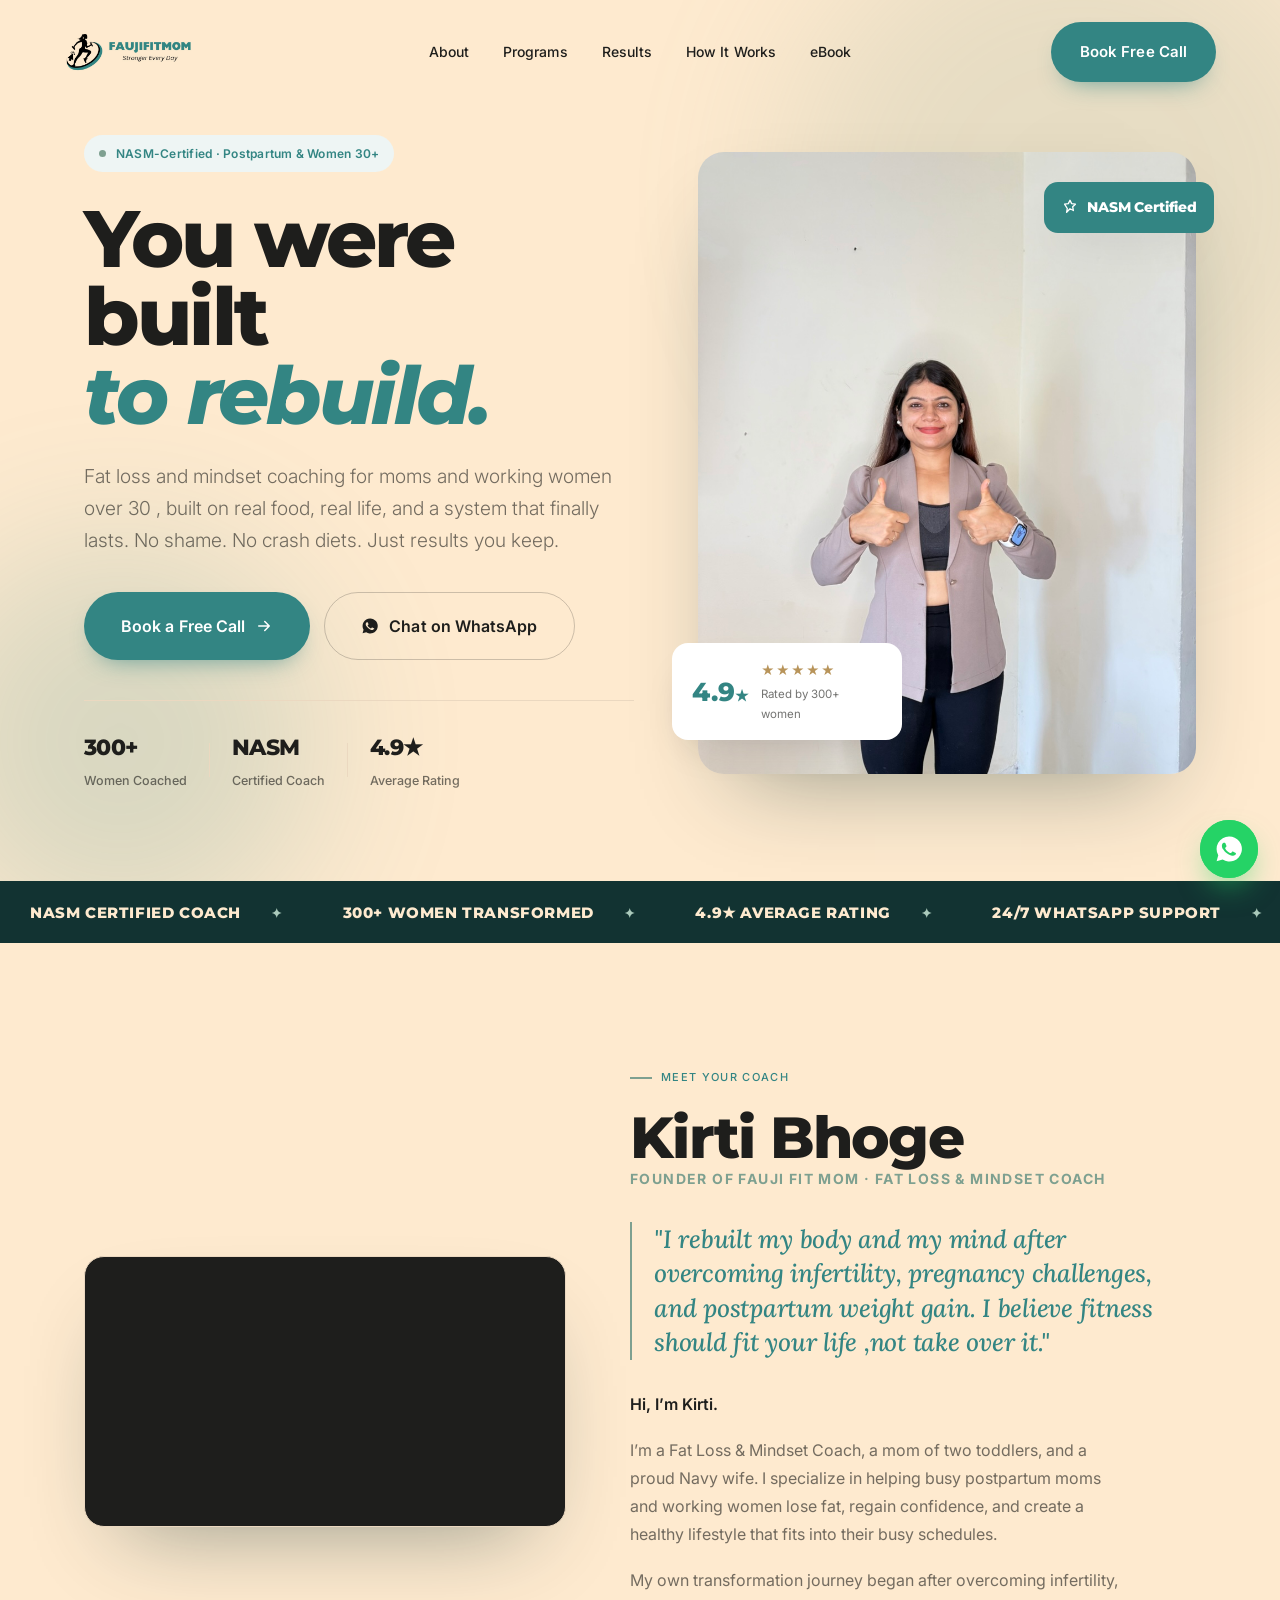
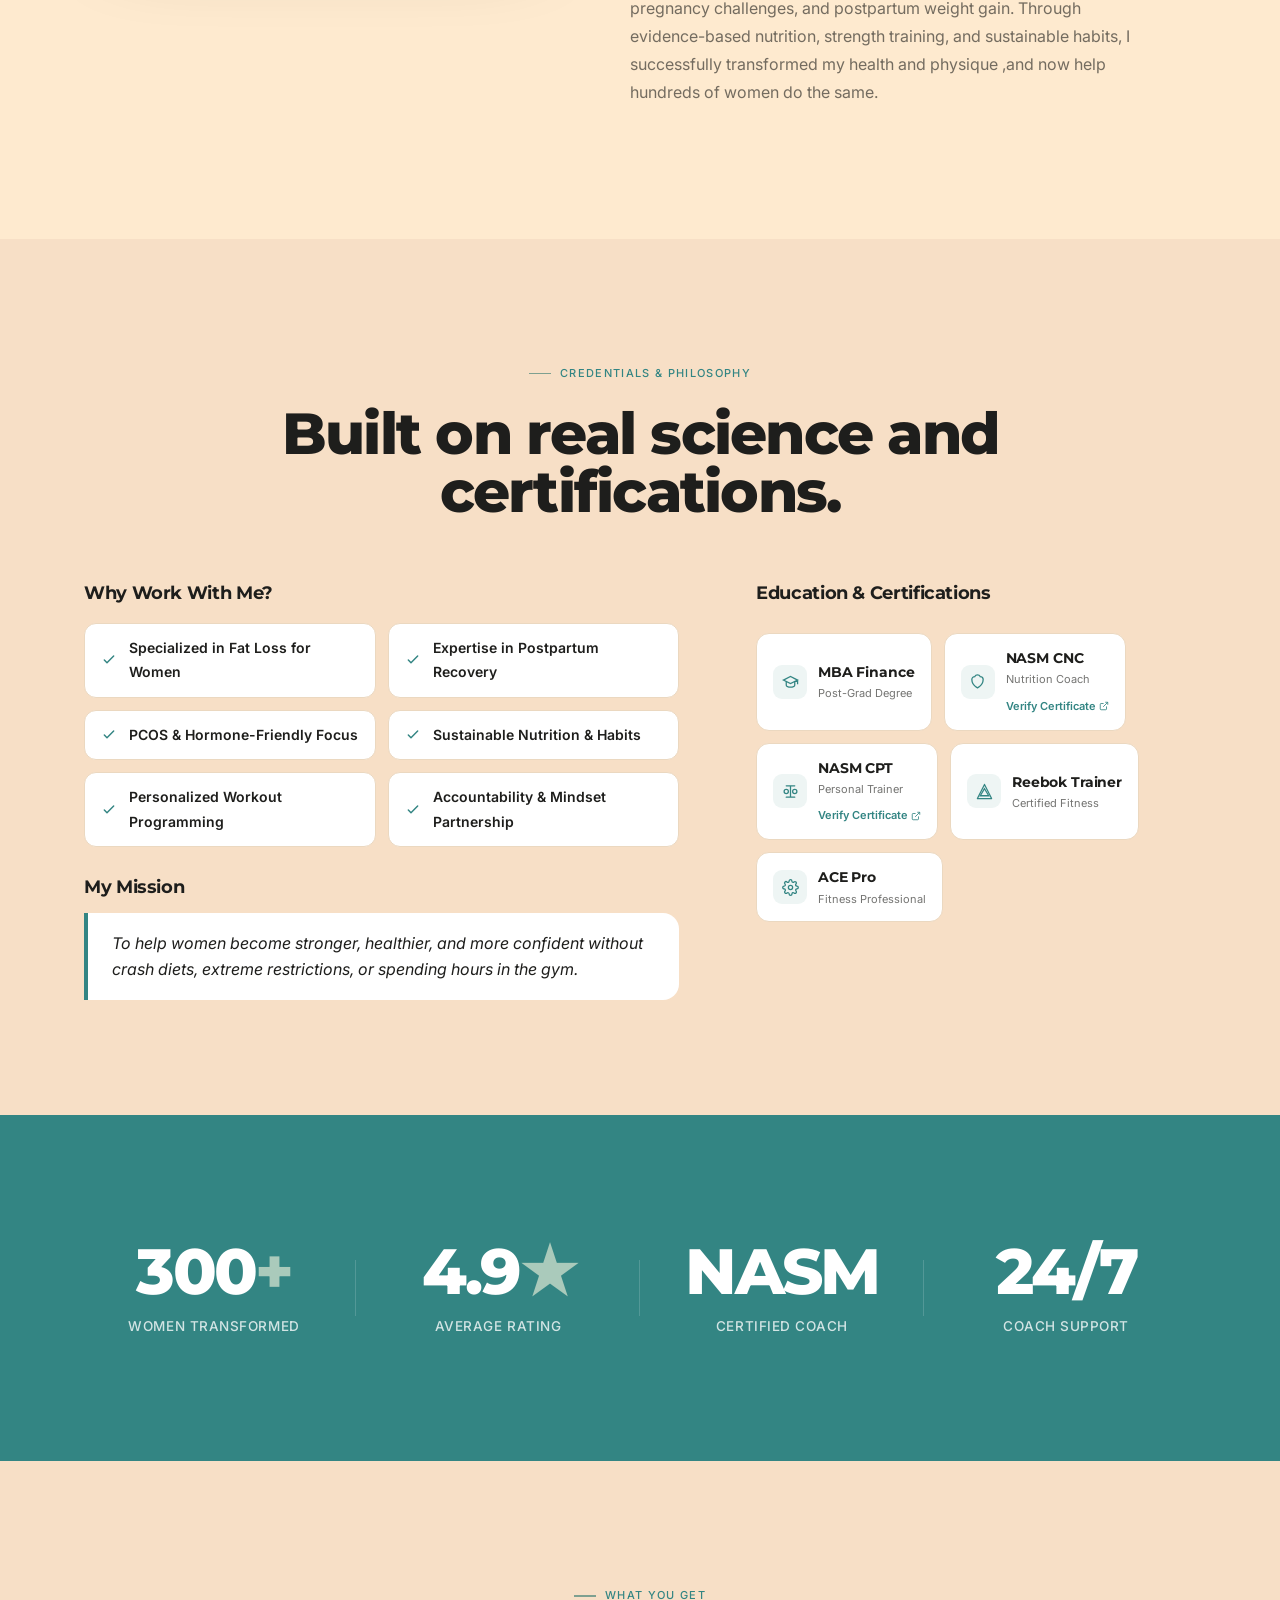
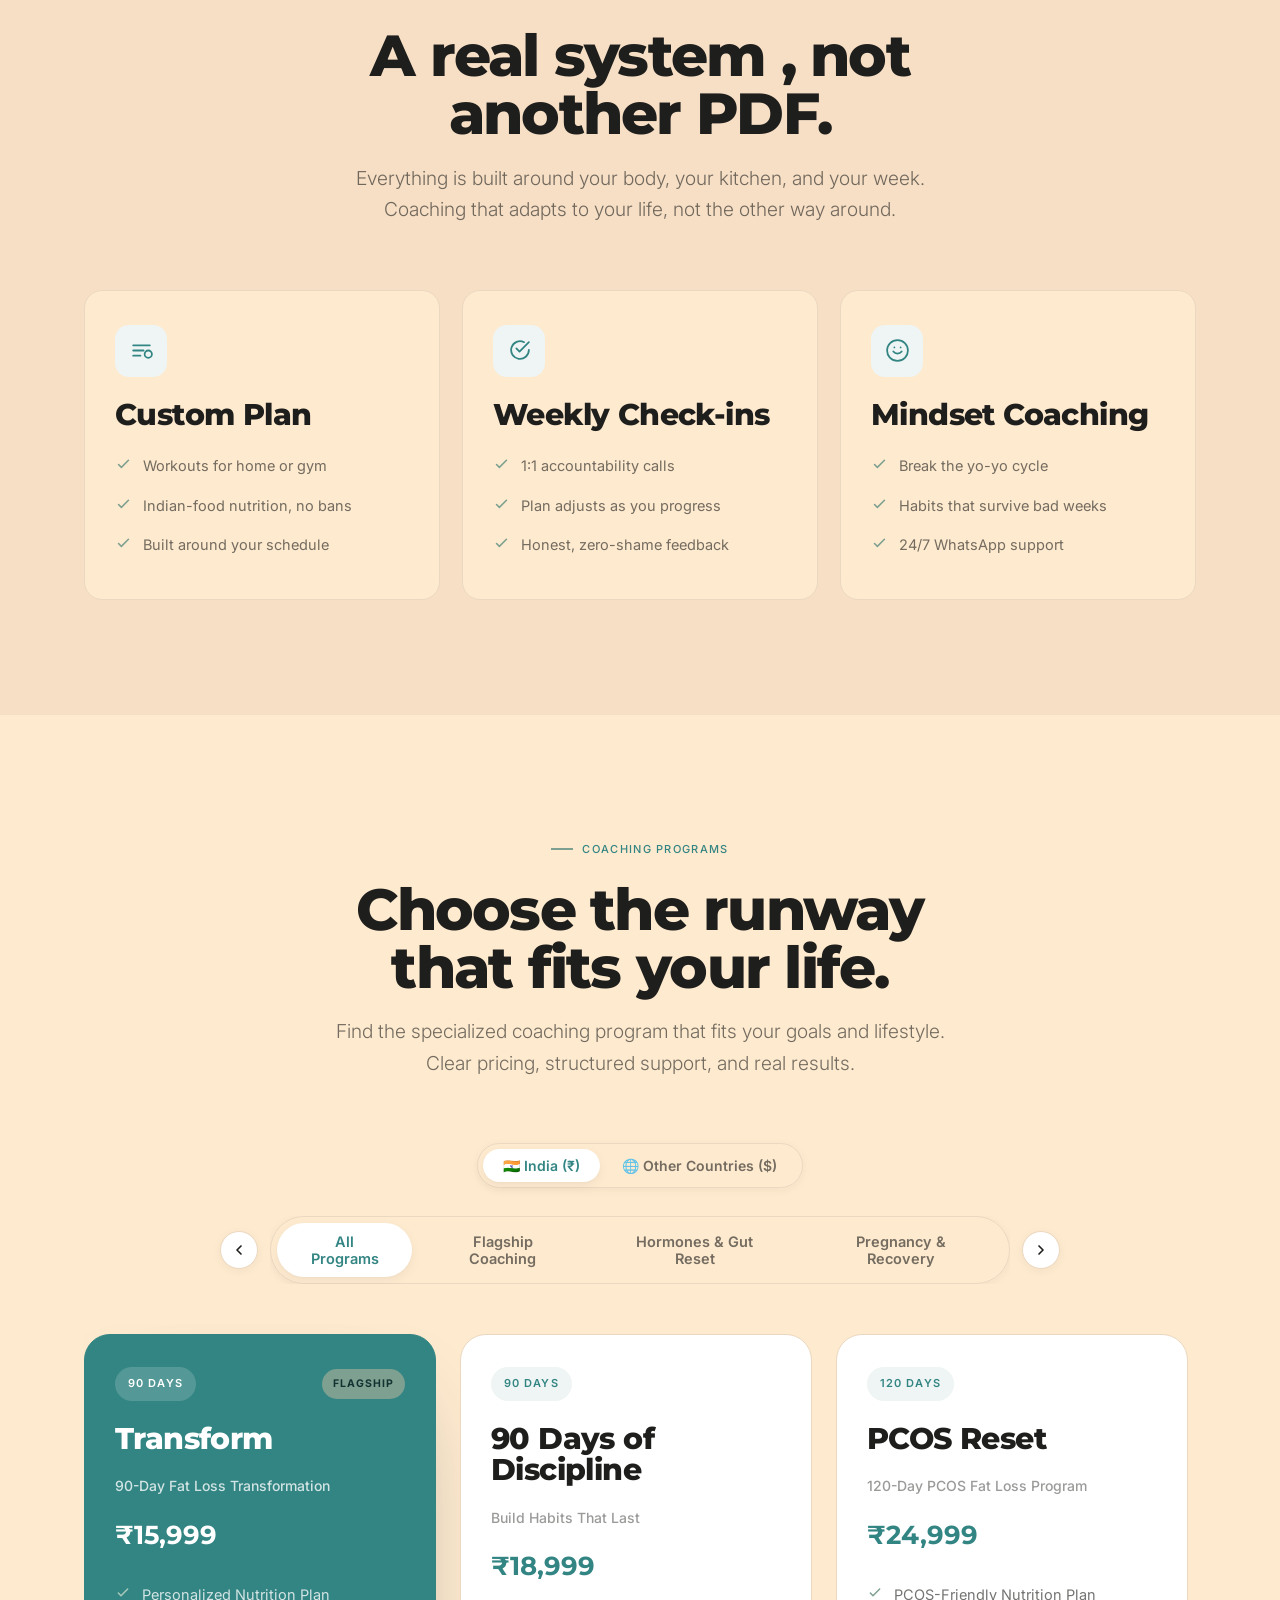
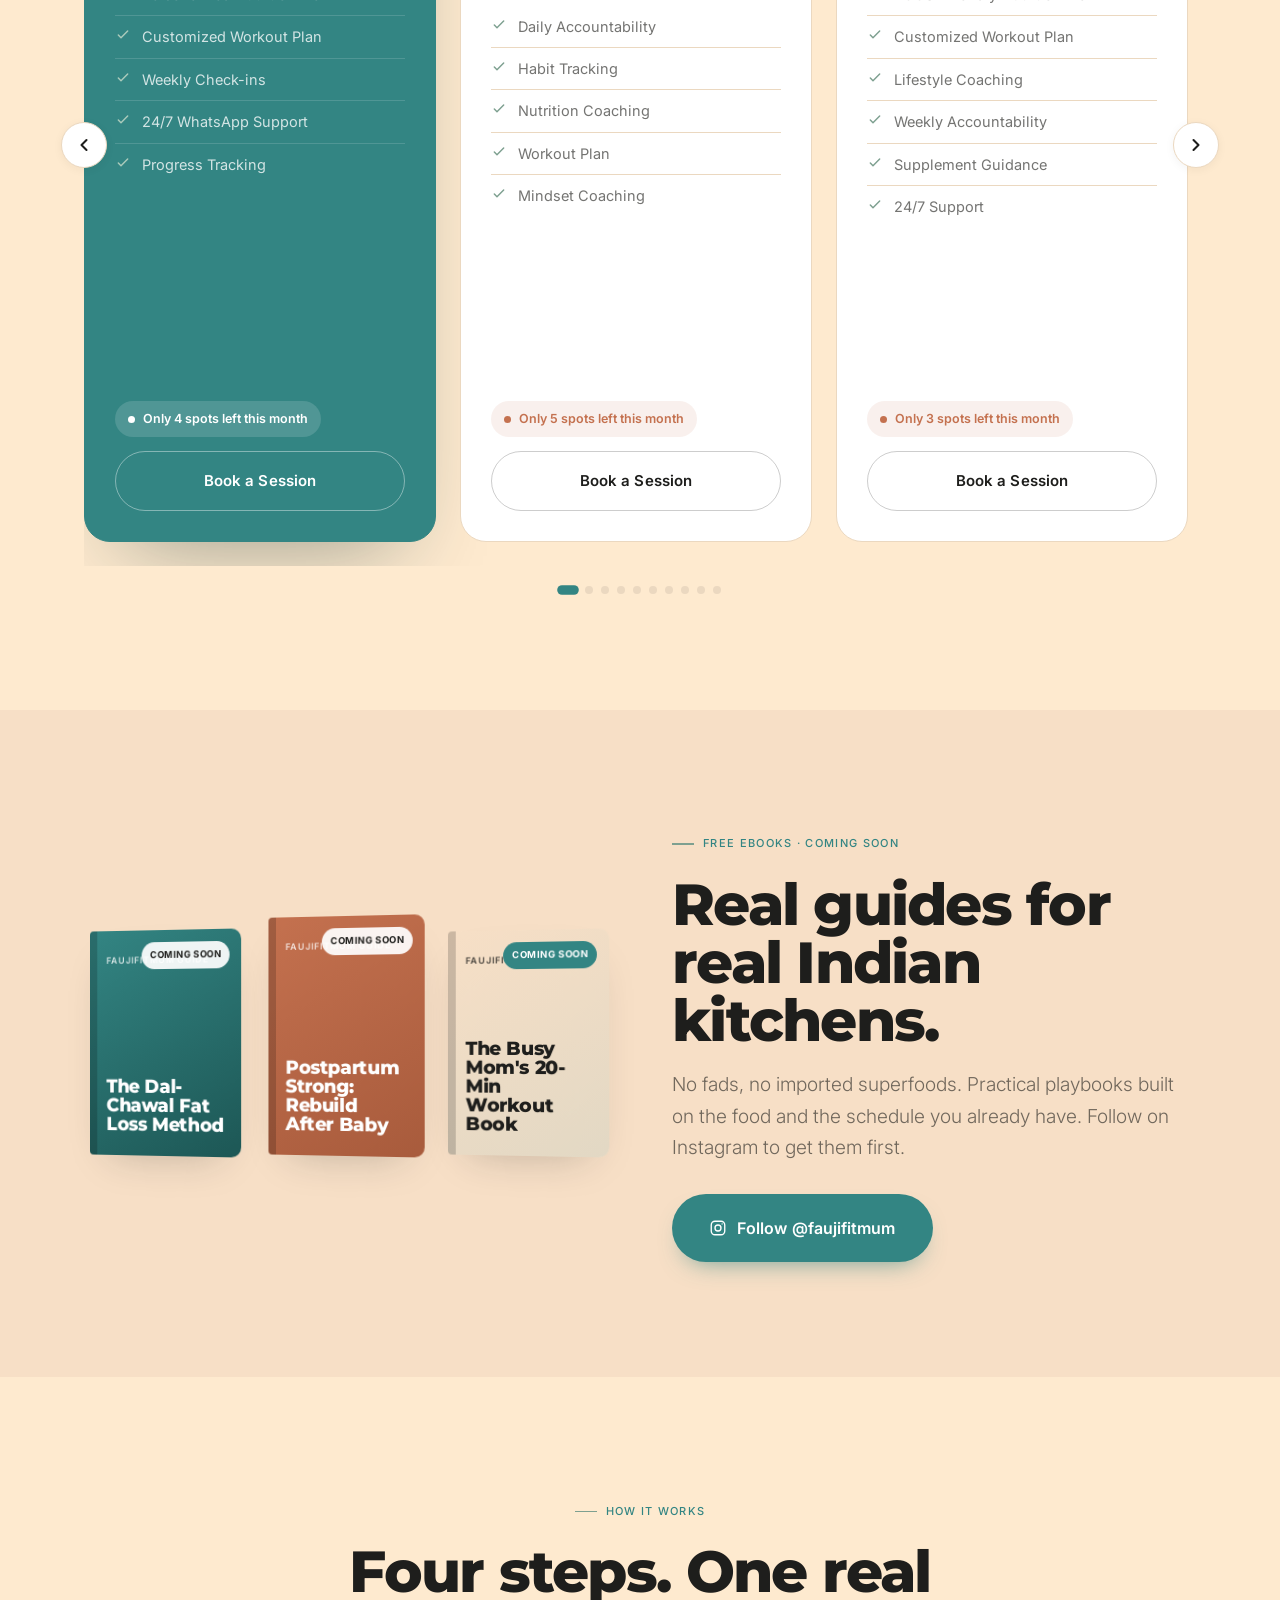
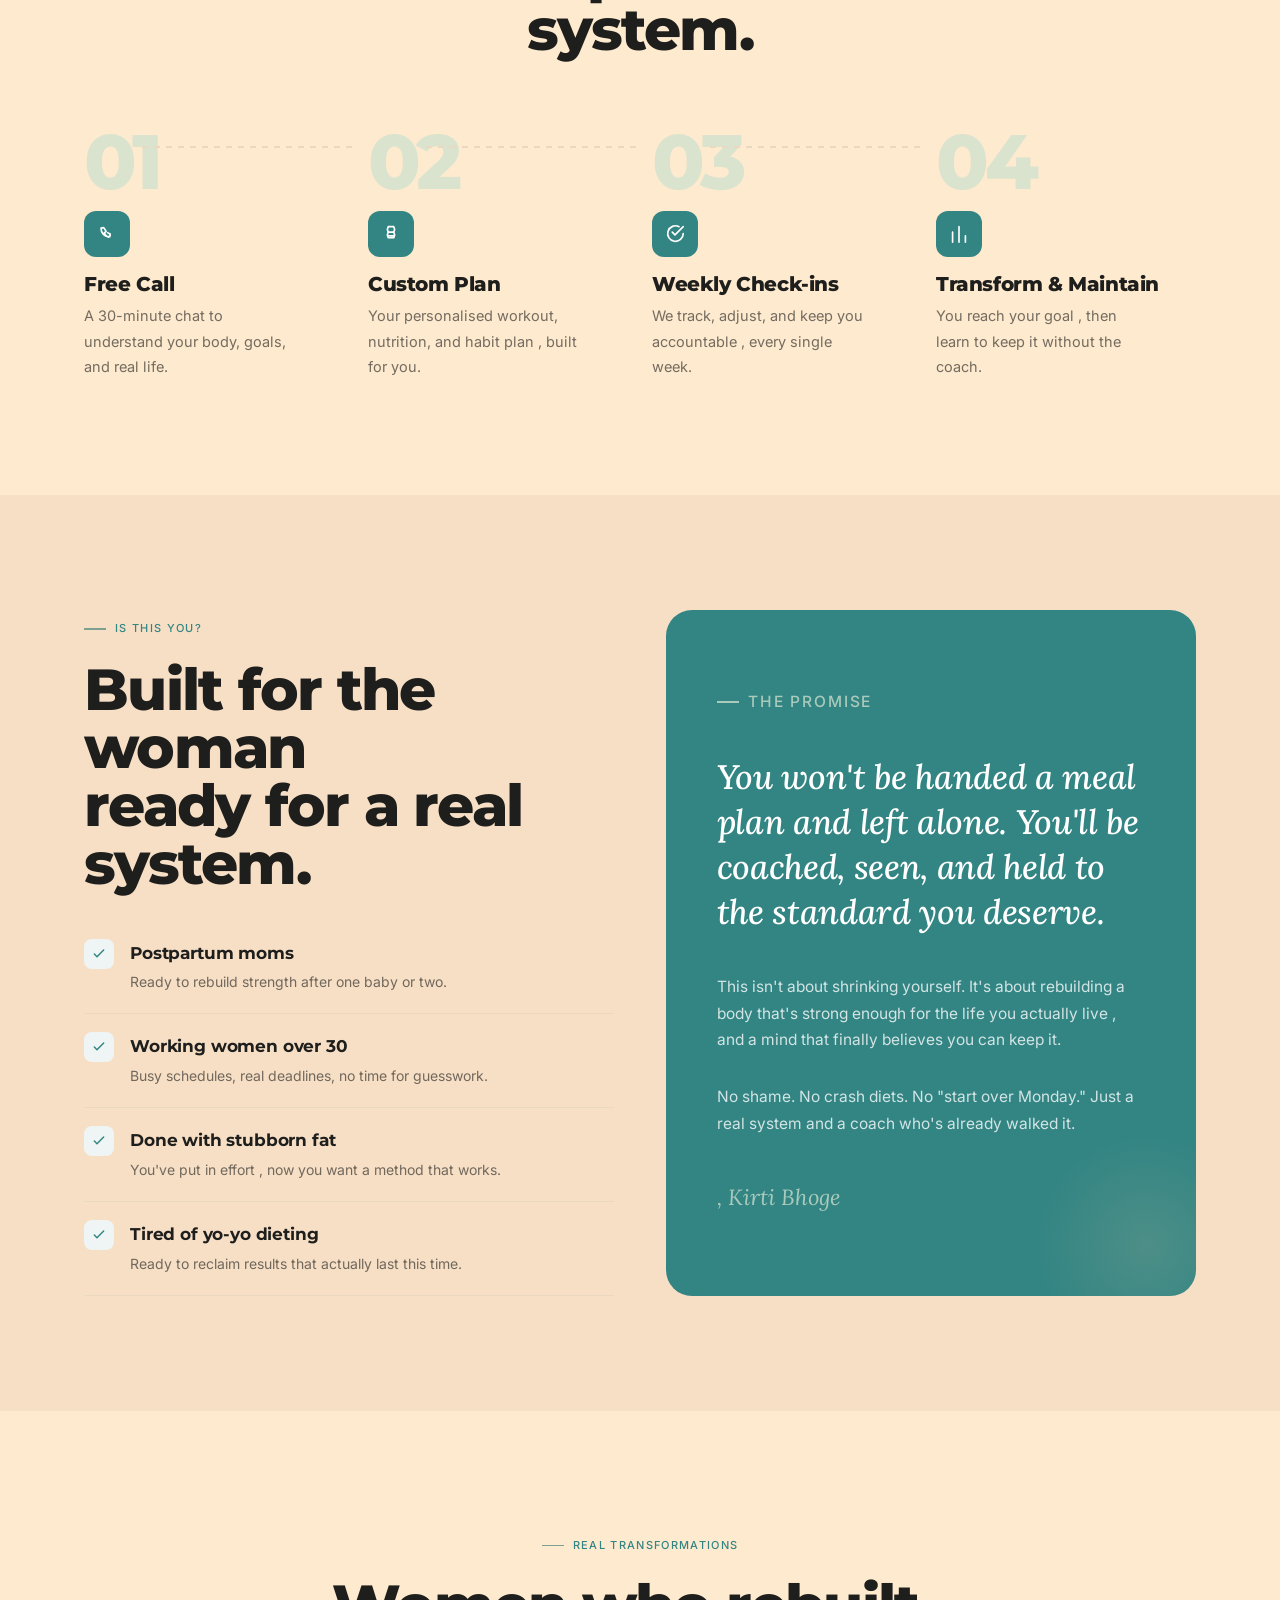
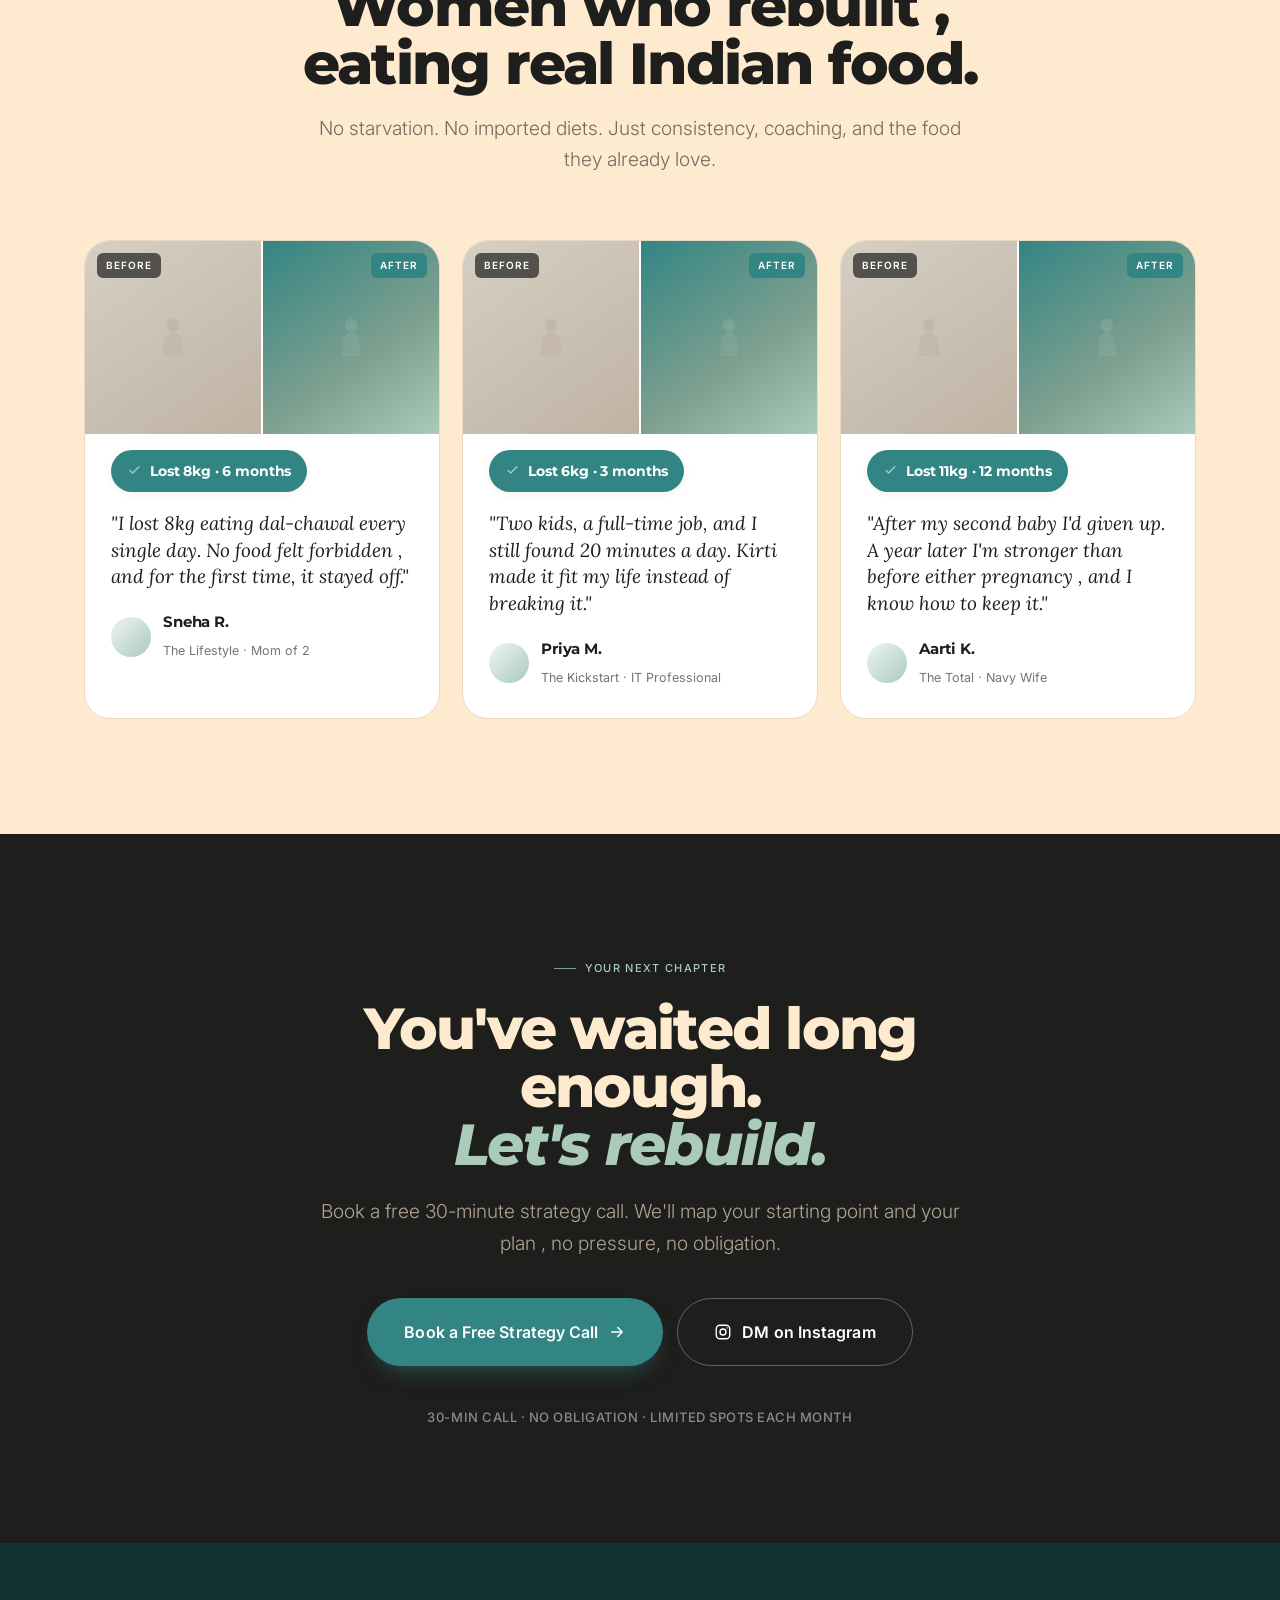
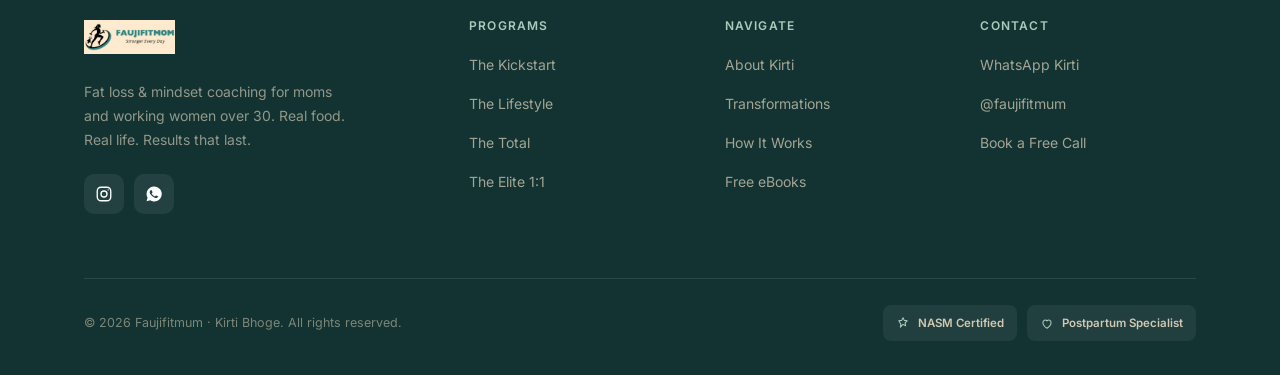
==== index.html @ 63909f5a "Update program pricing switcher, Section 2 video integration, and program inclusions" ====
<!DOCTYPE html>
<html lang="en">
  <head>
    <meta charset="UTF-8" />
    <meta name="viewport" content="width=device-width, initial-scale=1.0" />
    <title>Faujifitmum , Kirti Bhoge · Fat Loss &amp; Mindset Coach</title>
    <meta name="description" content="NASM-certified fat loss and mindset coaching for moms and working women over 30. Real food, real life, results that last." />
    <link rel="icon" type="image/png" href="./assets/favicon-BN6ALgCZ.png" />
    <link rel="preconnect" href="https://fonts.googleapis.com" />
    <link rel="preconnect" href="https://fonts.gstatic.com" crossorigin />
    <link href="https://fonts.googleapis.com/css2?family=Montserrat:wght@600;700;800;900&family=Inter:wght@300;400;500;600;700&family=Lora:ital,wght@1,400;1,500;1,600&display=swap" rel="stylesheet" />
    <script type="module" crossorigin src="./assets/index-C3lUegaI.js"></script>
    <link rel="stylesheet" crossorigin href="./assets/index-HoW2JgVx.css">
  </head>
  <body>
    <div id="root"></div>
  </body>
</html>
---- assets/index-HoW2JgVx.css ----
:root{--green: #338583;--green-deep: #1d5755;--green-ink: #123332;--sage: #7ea090;--sage-soft: #aacabb;--cream: #feeacf;--charcoal: #1E1E1C;--terracotta: #C4714F;--terracotta-deep:#A85B3C;--sand: #f7dfc6;--gold: #B8945A;--green-tint: #eef5f4;--green-tint-2: #dae3ce;--cream-line: #ebd8c0;--charcoal-60: rgba(30,30,28,.62);--charcoal-45: rgba(30,30,28,.45);--on-green-70: rgba(255,255,255,.78);--accent: var(--sage);--font-head: "Montserrat", sans-serif;--font-body: "Inter", sans-serif;--font-quote: "Lora", serif;--section-y: clamp(72px, 9vw, 140px);--gutter: clamp(20px, 5vw, 84px);--maxw: 1240px;--radius: 18px;--radius-lg: 26px;--shadow-sm: 0 2px 10px rgba(30,30,28,.05);--shadow-md: 0 18px 44px -22px rgba(30,30,28,.28);--shadow-lg: 0 40px 90px -40px rgba(18,51,50,.45);--ease: cubic-bezier(.22, 1, .36, 1)}*{box-sizing:border-box}html{scroll-behavior:smooth}body{margin:0;background:var(--cream);color:var(--charcoal);font-family:var(--font-body);font-weight:400;line-height:1.75;-webkit-font-smoothing:antialiased;text-rendering:optimizeLegibility;overflow-x:clip}img{display:block;max-width:100%}a{color:inherit;text-decoration:none}.scroll-progress{position:fixed;top:0;left:0;height:3px;background:linear-gradient(90deg,var(--sage),var(--green));z-index:200;transform-origin:left;transition:width .1s linear;border-radius:0 2px 2px 0;box-shadow:0 0 8px #4ab46499}.eyebrow{font-family:var(--font-body);font-weight:500;font-size:11px;letter-spacing:.12em;text-transform:uppercase;color:var(--green);display:inline-flex;align-items:center;gap:9px;margin:0 0 22px}.eyebrow:before{content:"";width:22px;height:1.5px;background:var(--accent);display:inline-block}.eyebrow.on-dark{color:var(--sage-soft)}.eyebrow.on-dark:before{background:var(--sage-soft)}.eyebrow.center{justify-content:center}h1,h2,h3,h4{font-family:var(--font-head);font-weight:800;color:var(--charcoal);margin:0;line-height:.98;letter-spacing:-.02em}.h1{font-size:clamp(44px,7vw,80px);letter-spacing:-.035em}.h2{font-size:clamp(34px,4.6vw,58px);letter-spacing:-.03em;line-height:1}.h3{font-size:clamp(22px,2.4vw,30px);letter-spacing:-.02em;line-height:1.05}.italic-line{font-style:italic}.gradient-text{background:linear-gradient(135deg,var(--green) 0%,var(--sage) 100%);-webkit-background-clip:text;-webkit-text-fill-color:transparent;background-clip:text}.subhead{font-weight:300;font-size:clamp(17px,1.5vw,21px);line-height:1.65;color:var(--charcoal-60);max-width:54ch}.wrap{max-width:var(--maxw);margin:0 auto;padding-inline:var(--gutter)}.section{padding-block:var(--section-y);position:relative}.section--sand{background:var(--sand)}.section--green{background:var(--green);color:#fff}.section--ink{background:var(--charcoal);color:var(--cream)}.section-head{max-width:760px;margin-bottom:clamp(40px,5vw,68px)}.section-head.center{margin-inline:auto;text-align:center}.btn{display:inline-flex;align-items:center;gap:10px;font-family:var(--font-body);font-weight:600;font-size:15px;letter-spacing:.005em;padding:16px 28px;border-radius:999px;border:1.5px solid transparent;cursor:pointer;transition:transform .35s var(--ease),background .3s var(--ease),color .3s var(--ease),border-color .3s var(--ease),box-shadow .35s var(--ease);white-space:nowrap}.btn svg{width:18px;height:18px;flex-shrink:0}.btn--primary{background:var(--green);color:#fff;box-shadow:0 12px 26px -14px #338583cc}.btn--primary:hover{background:var(--green-deep);transform:translateY(-2px);box-shadow:0 18px 34px -12px #338583e6}.btn--ghost{background:transparent;color:var(--charcoal);border-color:#1e1e1c38}.btn--ghost:hover{border-color:var(--green);color:var(--green);transform:translateY(-2px)}.btn--wa{background:transparent;color:var(--charcoal);border-color:#1e1e1c38}.btn--wa:hover{background:#25d366;border-color:#25d366;color:#fff;transform:translateY(-2px)}.btn--on-dark{color:#fff;border-color:#ffffff4d}.btn--on-dark:hover{background:#fff;color:var(--charcoal);border-color:#fff}.btn--lg{padding:19px 36px;font-size:16px}.btn--block{width:100%;justify-content:center}@media(prefers-reduced-motion:no-preference){.pulse{animation:gentlePulse 3.4s var(--ease) infinite}@keyframes gentlePulse{0%,to{box-shadow:0 12px 26px -14px #338583cc}50%{box-shadow:0 12px 30px -10px #338583f2,0 0 0 6px #7ea0901f}}}.nav{position:fixed;inset:0 0 auto 0;z-index:100;display:flex;align-items:center;justify-content:space-between;padding:22px var(--gutter);transition:background .4s var(--ease),padding .4s var(--ease),box-shadow .4s var(--ease),border-color .4s var(--ease);border-bottom:1px solid transparent}.nav.scrolled{background:#feeacfe0;backdrop-filter:blur(18px) saturate(1.2);-webkit-backdrop-filter:blur(18px) saturate(1.2);padding-block:14px;box-shadow:0 1px 0 var(--cream-line),0 4px 20px #1e1e1c0a}.logo-zone{display:inline-flex;align-items:center;gap:11px;position:relative}.logo-mark{width:34px;height:34px;border-radius:9px;background:var(--green);color:var(--sage-soft);display:grid;place-items:center;flex:none;transition:transform .3s var(--ease)}.logo-mark--img{background:none;overflow:hidden}.logo-image{width:100%;height:100%;object-fit:cover;border-radius:9px}.nav .logo-mark--img{display:block;overflow:visible;width:auto;height:48px;border-radius:0}.nav .logo-image{display:block;width:auto;height:48px;max-height:100%;object-fit:contain;border-radius:0}.footer-brand .logo-mark--img{display:block;overflow:visible;width:auto;height:34px;border-radius:0;background:none}.footer-brand .logo-image{display:block;width:auto;height:34px;max-height:100%;object-fit:contain;border-radius:0}.logo-zone:hover .logo-mark{transform:rotate(-3deg) scale(1.03)}.logo-mark svg{width:19px;height:19px}.logo-word{font-family:var(--font-head);font-weight:800;font-size:19px;letter-spacing:-.04em;color:var(--charcoal)}.logo-word sup{font-size:9px;font-weight:700;top:-.9em;margin-left:1px}.nav-links{display:flex;gap:34px;align-items:center;position:absolute;left:50%;transform:translate(-50%)}.nav-links a{font-size:14px;font-weight:500;color:var(--charcoal);letter-spacing:.005em;position:relative;padding:4px 0;transition:color .25s var(--ease)}.nav-links a:after{content:"";position:absolute;left:0;bottom:-2px;height:1.5px;width:0;background:var(--accent);transition:width .3s var(--ease)}.nav-links a:hover{color:var(--green)}.nav-links a:hover:after{width:100%}.nav-right{display:flex;align-items:center;gap:14px}.nav-right .nav-toggle{display:none}.mobile-menu{position:fixed;top:0;right:0;bottom:0;left:0;z-index:120;background:var(--cream);display:flex;flex-direction:column;padding:80px var(--gutter) 40px;transform:translateY(-100%);transition:transform .5s var(--ease),visibility .5s;visibility:hidden}.mobile-menu.open{transform:none;visibility:visible}.mobile-menu a{font-family:var(--font-head);font-weight:800;font-size:30px;letter-spacing:-.03em;padding:14px 0;border-bottom:1px solid var(--cream-line);transition:color .2s var(--ease)}.mobile-menu a:hover{color:var(--green)}.mobile-menu .btn{margin-top:26px}.mm-close{position:absolute;top:22px;right:var(--gutter);width:44px;height:44px;border-radius:50%;border:1px solid var(--cream-line);background:#fff;display:grid;place-items:center;cursor:pointer;transition:background .2s var(--ease),transform .3s var(--ease)}.mm-close:hover{background:var(--green-tint);transform:rotate(90deg)}.icon-btn{width:44px;height:44px;border-radius:50%;border:1px solid var(--cream-line);background:#ffffff80;display:grid;place-items:center;cursor:pointer}.icon-btn svg{width:20px;height:20px}.hero{position:relative;padding-top:clamp(120px,15vh,180px);padding-bottom:clamp(48px,7vw,96px);overflow:hidden}.hero-orb{position:absolute;border-radius:50%;filter:blur(80px);pointer-events:none;opacity:.18}.hero-orb-1{width:600px;height:600px;background:var(--sage);top:-100px;right:-100px;animation:orbDrift1 18s ease-in-out infinite}.hero-orb-2{width:400px;height:400px;background:var(--green);bottom:-60px;left:-80px;animation:orbDrift2 22s ease-in-out infinite}@media(prefers-reduced-motion:no-preference){@keyframes orbDrift1{0%,to{transform:translate(0) scale(1)}50%{transform:translate(-40px,60px) scale(1.1)}}@keyframes orbDrift2{0%,to{transform:translate(0) scale(1)}50%{transform:translate(50px,-40px) scale(1.08)}}}.hero-grid{display:grid;grid-template-columns:1.05fr .95fr;gap:clamp(34px,5vw,76px);align-items:center;position:relative}.hero-kicker{display:inline-flex;align-items:center;gap:10px;background:var(--green-tint);color:var(--green);padding:8px 15px;border-radius:999px;font-size:12px;font-weight:600;letter-spacing:.02em;margin-bottom:28px}.hero-kicker .dot{width:7px;height:7px;border-radius:50%;background:var(--sage);animation:dotPulse 2s ease-in-out infinite}@keyframes dotPulse{0%,to{opacity:1}50%{opacity:.4}}.hero h1{margin-bottom:26px}.hero h1 .italic-line{color:var(--green);display:block}.hero .subhead{margin-bottom:36px}.hero-cta{display:flex;gap:14px;flex-wrap:wrap;margin-bottom:40px}.hero-stats{display:flex;align-items:center;gap:22px;flex-wrap:wrap;padding-top:28px;border-top:1px solid var(--cream-line)}.hero-stat{display:flex;flex-direction:column;gap:2px}.hero-stat b{font-family:var(--font-head);font-weight:800;font-size:22px;letter-spacing:-.03em}.hero-stat span{font-size:12.5px;color:var(--charcoal-60);font-weight:500}.hero-stat-sep{width:1px;height:34px;background:var(--cream-line)}.hero-media{position:relative}.hero-media .img-placeholder.slot-main{width:100%;aspect-ratio:4/5;box-shadow:var(--shadow-lg);border-radius:var(--radius-lg)}.badge-float{position:absolute;left:-26px;bottom:34px;background:#fff;border-radius:16px;padding:16px 20px;box-shadow:var(--shadow-md);display:flex;align-items:center;gap:13px;max-width:230px;animation:floatBob 4s ease-in-out infinite}@keyframes floatBob{0%,to{transform:translateY(0)}50%{transform:translateY(-8px)}}.badge-float .rating{font-family:var(--font-head);font-weight:800;font-size:26px;color:var(--green);line-height:1}.badge-float .stars{color:var(--gold);font-size:13px;letter-spacing:1px}.badge-float small{display:block;font-size:11.5px;color:var(--charcoal-60);margin-top:2px}.badge-cert{position:absolute;right:-18px;top:30px;background:var(--green);color:#fff;border-radius:14px;padding:13px 17px;box-shadow:var(--shadow-md);font-family:var(--font-head);font-weight:800;font-size:14px;letter-spacing:-.01em;display:flex;align-items:center;gap:8px;animation:floatBob 4s ease-in-out infinite .8s}.ticker{background:var(--green-ink);color:var(--cream);padding:17px 0;overflow:hidden;white-space:nowrap;position:relative}.ticker-track{display:inline-flex;align-items:center;gap:0;will-change:transform}@media(prefers-reduced-motion:no-preference){.ticker-track{animation:tickerScroll 34s linear infinite}@keyframes tickerScroll{to{transform:translate(-50%)}}}.ticker-item{font-family:var(--font-head);font-weight:800;font-size:15px;letter-spacing:.04em;text-transform:uppercase;padding:0 30px;display:inline-flex;align-items:center;gap:30px;color:var(--cream)}.ticker-item .star{color:var(--sage-soft);font-size:13px}.img-placeholder{display:flex;align-items:center;justify-content:center;border-radius:var(--radius);overflow:hidden;position:relative}.img-placeholder svg{opacity:.3}.img-placeholder .ph-label{position:absolute;bottom:14px;left:0;right:0;text-align:center;font-size:11px;font-weight:600;letter-spacing:.08em;text-transform:uppercase;color:#ffffffb3}.img-placeholder.circle{border-radius:50%}.ph-hero{background:linear-gradient(145deg,#123332,#338583,#7ea090 80%,#aacabb)}.ph-about-tall{background:linear-gradient(160deg,#338583,#4e837b,#aacabb)}.ph-about-a{background:linear-gradient(135deg,#7ea090,#338583)}.ph-about-b{background:linear-gradient(135deg,#aacabb,#7ea090 60%,#338583)}.ph-before{background:linear-gradient(145deg,#d6cfc4,#bfb3a3)}.ph-after{background:linear-gradient(145deg,#338583,#7ea090 60%,#aacabb)}.ph-avatar{background:linear-gradient(135deg,var(--green-tint) 0%,var(--sage-soft) 100%)}.about-grid{display:grid;grid-template-columns:.92fr 1.08fr;gap:clamp(36px,5vw,72px);align-items:center}.about-photos{display:grid;grid-template-columns:1fr 1fr;grid-template-rows:auto auto;gap:14px}.about-photos .slot-tall{grid-row:span 2;aspect-ratio:3/5}.about-photos .img-placeholder{width:100%}.about-photos .slot-a{aspect-ratio:4/5}.about-photos .slot-b{aspect-ratio:4/3}.about-pquote{font-family:var(--font-quote);font-style:italic;font-weight:500;font-size:clamp(18px,2.1vw,25px);line-height:1.38;letter-spacing:-.01em;color:var(--green);margin:30px 0;position:relative;padding-left:22px;border-left:2px solid var(--accent)}.coach-title{font-family:var(--font-body);font-weight:700;font-size:14px;text-transform:uppercase;letter-spacing:.1em;color:var(--accent);margin-top:-8px;margin-bottom:24px}.about-section-title{font-family:var(--font-head);font-size:18px;font-weight:700;color:var(--charcoal);margin-top:32px;margin-bottom:16px}.specialty-grid{display:grid;grid-template-columns:1fr 1fr;gap:12px;margin:20px 0 32px}.specialty-item{display:flex;align-items:center;gap:12px;background:var(--cream-bg);border:1px solid var(--cream-line);padding:12px 16px;border-radius:12px;font-size:14px;font-weight:600;color:var(--charcoal);transition:all .3s var(--ease)}.specialty-item:hover{border-color:var(--green);background:var(--green-tint);color:var(--green)}.specialty-item svg{color:var(--green);flex-shrink:0}.section--sand .specialty-item{background:#fff}@media(max-width:600px){.specialty-grid{grid-template-columns:1fr}}.about-body p{color:var(--charcoal-60);margin:0 0 18px;max-width:50ch}.about-body p strong{color:var(--charcoal);font-weight:600}.cert-cards{display:flex;gap:12px;flex-wrap:wrap;margin-top:30px}.cert-card{display:flex;align-items:center;gap:11px;background:var(--cream);border:1px solid var(--cream-line);padding:12px 16px;border-radius:13px;transition:transform .3s var(--ease),box-shadow .3s var(--ease)}.cert-card:hover{transform:translateY(-2px);box-shadow:var(--shadow-sm)}.section--sand .cert-card{background:#fff}.cert-card .ci{width:34px;height:34px;border-radius:9px;background:var(--green-tint);color:var(--green);display:grid;place-items:center;flex:none}.cert-card .ci svg{width:17px;height:17px}.cert-card b{font-family:var(--font-head);font-weight:700;font-size:14px;display:block;letter-spacing:-.01em}.cert-card small{font-size:11px;color:var(--charcoal-60);display:block}.verify-cert-link{font-size:11px;color:var(--green);text-decoration:none;font-weight:600;display:inline-flex;align-items:center;margin-top:3px;transition:color .2s var(--ease)}.verify-cert-link:hover{color:var(--green-deep);text-decoration:underline}.credentials-grid{display:grid;grid-template-columns:1.15fr .85fr;gap:clamp(36px,6vw,80px);align-items:start}.mission-box{background:#fff;border-left:4px solid var(--green);padding:18px 24px;border-radius:0 16px 16px 0;margin-top:14px}.mission-box p{font-family:var(--font-body);font-size:16px;line-height:1.6;color:var(--charcoal);font-style:italic;margin:0}.video-container{position:relative;width:100%;max-width:800px;margin:40px auto 0;aspect-ratio:16 / 9;border-radius:20px;overflow:hidden;box-shadow:var(--shadow-lg);border:1px solid var(--cream-line);background:var(--charcoal)}.video-container iframe{position:absolute;top:0;left:0;width:100%;height:100%;border:none}.stats-band{display:grid;grid-template-columns:repeat(4,1fr);gap:24px}.stat-cell{text-align:center;position:relative;padding:8px 12px}.stat-cell:not(:last-child):after{content:"";position:absolute;right:-12px;top:50%;transform:translateY(-50%);width:1px;height:56px;background:#ffffff29}.stat-num{font-family:var(--font-head);font-weight:800;font-size:clamp(40px,5vw,64px);letter-spacing:-.04em;line-height:1;color:#fff}.stat-num .suffix{color:var(--sage-soft)}.stat-label{margin-top:12px;font-size:13.5px;letter-spacing:.04em;text-transform:uppercase;color:var(--on-green-70);font-weight:500}.feature-grid{display:grid;grid-template-columns:repeat(3,1fr);gap:22px}.feature-card{background:#fff;border:1px solid var(--cream-line);border-radius:var(--radius);padding:34px 30px;position:relative;overflow:hidden;transition:transform .4s var(--ease),box-shadow .4s var(--ease)}.section--sand .feature-card{background:var(--cream)}.feature-card:before{content:"";position:absolute;top:0;left:0;right:0;height:4px;background:linear-gradient(90deg,var(--sage),var(--green));transform:scaleX(0);transform-origin:left;transition:transform .45s var(--ease)}.feature-card:hover{transform:translateY(-5px);box-shadow:var(--shadow-md)}.feature-card:hover:before{transform:scaleX(1)}.feat-icon{width:52px;height:52px;border-radius:14px;background:var(--green-tint);color:var(--green);display:grid;place-items:center;margin-bottom:22px;transition:background .3s var(--ease),transform .3s var(--ease)}.feature-card:hover .feat-icon{background:var(--green);color:#fff;transform:rotate(-6deg)}.feat-icon svg{width:25px;height:25px}.feature-card h3{margin-bottom:16px}.feat-list{list-style:none;padding:0;margin:0}.feat-list li{display:flex;gap:11px;padding:7px 0;font-size:14.5px;color:var(--charcoal-60)}.feat-list li svg{width:17px;height:17px;color:var(--sage);flex:none;margin-top:3px}.tabs-slider-wrapper{position:relative;display:flex;align-items:center;justify-content:center;gap:12px;width:100%;margin:0 auto 40px;max-width:860px;padding:0 10px}.tabs-arrow{display:flex;align-items:center;justify-content:center;width:38px;height:38px;border-radius:50%;background:#fff;border:1px solid var(--cream-line);color:var(--charcoal);cursor:pointer;box-shadow:var(--shadow-sm);transition:all .3s var(--ease);flex-shrink:0;z-index:2}.tabs-arrow:hover{background:var(--green);color:#fff;border-color:var(--green);box-shadow:var(--shadow-md)}.program-tabs-container{flex:1;overflow-x:auto;scrollbar-width:none;-webkit-overflow-scrolling:touch;display:flex;justify-content:flex-start}.program-tabs-container::-webkit-scrollbar{display:none}@media(min-width:769px){.program-tabs-container{justify-content:center}}.program-tabs{display:inline-flex;background:var(--cream-bg);border:1px solid var(--cream-line);padding:6px;border-radius:999px;gap:4px;box-shadow:var(--shadow-sm)}.program-tab{background:transparent;border:none;color:var(--charcoal-60);font-family:var(--font-body);font-weight:600;font-size:14.5px;padding:10px 24px;border-radius:999px;cursor:pointer;transition:all .3s var(--ease);outline:none}.program-tab:hover{color:var(--green);background:#7ea09014}.program-tab.active{background:#fff;color:var(--green);box-shadow:0 4px 12px #0000000d,0 1px 3px #00000005}.pricing-toggle-container{display:flex;justify-content:center;margin-top:16px;margin-bottom:28px}.pricing-toggle{display:inline-flex;background:var(--cream-bg);border:1px solid var(--cream-line);padding:5px;border-radius:999px;gap:2px;box-shadow:var(--shadow-sm);position:relative}.pricing-toggle-btn{background:transparent;border:none;color:var(--charcoal-60);font-family:var(--font-body);font-weight:600;font-size:14px;padding:8px 20px;border-radius:999px;cursor:pointer;transition:all .3s var(--ease);outline:none;display:flex;align-items:center;gap:6px}.pricing-toggle-btn:hover{color:var(--green);background:#7ea0900d}.pricing-toggle-btn.active{background:#fff;color:var(--green);box-shadow:0 4px 12px #0000000d,0 1px 3px #00000005}.prog-price-value{font-family:var(--font-head);font-size:26px;font-weight:700;color:var(--green);margin-bottom:16px;margin-top:-8px}.featured .prog-price-value{color:#fff}.elite .prog-price-value{color:var(--gold)}.slider-wrapper{position:relative;display:flex;align-items:center;width:100%}.programs-slider{display:flex;overflow-x:auto;scroll-snap-type:x mandatory;scroll-behavior:smooth;gap:24px;width:100%;padding:10px 4px 24px;scrollbar-width:none;-webkit-overflow-scrolling:touch}.programs-slider::-webkit-scrollbar{display:none}.programs-slider .program-card{flex:0 0 calc((100% - 48px) / 3);min-width:320px;scroll-snap-align:start;transition:transform .4s var(--ease),box-shadow .4s var(--ease)}.programs-slider .program-card:hover{transform:translateY(-6px);box-shadow:var(--shadow-lg)}.slider-arrow{position:absolute;top:50%;transform:translateY(-50%);width:46px;height:46px;border-radius:50%;background:#fff;border:1px solid var(--cream-line);color:var(--charcoal);display:flex;align-items:center;justify-content:center;cursor:pointer;z-index:10;box-shadow:var(--shadow-sm);transition:all .3s var(--ease)}.slider-arrow:hover{background:var(--green);color:#fff;border-color:var(--green);box-shadow:var(--shadow-md)}.slider-arrow.prev{left:-23px}.slider-arrow.next{right:-23px}.slider-dots{display:flex;justify-content:center;gap:8px;margin-top:20px}.slider-dot{width:8px;height:8px;border-radius:50%;background:var(--cream-line);border:none;cursor:pointer;transition:all .3s var(--ease);padding:0}.slider-dot:hover{background:var(--green-tint)}.slider-dot.active{background:var(--green);transform:scale(1.2);width:18px;border-radius:4px}@media(max-width:1024px){.programs-slider .program-card{flex:0 0 calc((100% - 24px)/2)}}@media(max-width:768px){.slider-arrow{display:flex;width:38px;height:38px;background:#fffffff2;-webkit-backdrop-filter:blur(4px);backdrop-filter:blur(4px);z-index:10}.slider-arrow.prev{left:4px}.slider-arrow.next{right:4px}.programs-slider .program-card{flex:0 0 calc(100% - 32px);min-width:280px;scroll-snap-align:center}.programs-slider{gap:16px}}.program-card{background:#fff;border:1px solid var(--cream-line);border-radius:var(--radius-lg);padding:32px 30px 30px;display:flex;flex-direction:column;transition:transform .4s var(--ease),box-shadow .4s var(--ease);position:relative;cursor:pointer}.program-card:hover{transform:translateY(-5px);box-shadow:var(--shadow-md)}.program-card.featured{background:var(--green);color:#fff;border-color:var(--green);box-shadow:var(--shadow-lg)}.program-card.elite{border:1.5px solid var(--gold)}.prog-top{display:flex;align-items:center;justify-content:space-between;margin-bottom:22px}.duration-badge{font-family:var(--font-body);font-weight:600;font-size:11px;letter-spacing:.1em;text-transform:uppercase;padding:7px 13px;border-radius:999px;background:var(--green-tint);color:var(--green)}.featured .duration-badge{background:#ffffff29;color:#fff}.elite .duration-badge{background:#b8945a29;color:var(--gold)}.tag-best{font-family:var(--font-body);font-weight:700;font-size:10.5px;letter-spacing:.1em;text-transform:uppercase;background:var(--sage);color:var(--green-ink);padding:6px 11px;border-radius:999px;white-space:nowrap}.tag-gold{background:var(--gold);color:#fff}.program-card h3{margin-bottom:6px}.featured h3{color:#fff}.prog-price{font-size:14px;color:var(--charcoal-45);margin-bottom:22px;font-weight:500}.featured .prog-price{color:var(--on-green-70)}.prog-list{list-style:none;padding:0;margin:0 0 24px;flex:1}.prog-list li{display:flex;gap:11px;padding:8px 0;font-size:14.5px;color:var(--charcoal-60);border-bottom:1px solid var(--cream-line)}.prog-list li:last-child{border-bottom:none}.prog-list li svg{width:16px;height:16px;color:var(--sage);flex:none;margin-top:3px}.featured .prog-list li{color:var(--on-green-70);border-color:#ffffff24}.featured .prog-list li svg{color:var(--sage-soft)}.prog-foot{display:flex;flex-direction:column;gap:14px}.spots{display:inline-flex;align-items:center;gap:8px;align-self:flex-start;font-size:12.5px;font-weight:600;color:var(--terracotta);background:#c4714f1a;padding:7px 13px;border-radius:999px}.spots .pip{width:7px;height:7px;border-radius:50%;background:var(--terracotta);box-shadow:0 0 #c4714f80;animation:pip 2.2s var(--ease) infinite}@keyframes pip{0%,to{box-shadow:0 0 #c4714f73}50%{box-shadow:0 0 0 5px #c4714f00}}.featured .spots{background:#ffffff24;color:#fff}.featured .spots .pip{background:#fff}.featured .btn--wa{color:#fff;border-color:#fff6}.featured .btn--wa:hover{background:#fff;color:var(--green);border-color:#fff}.prog-sub{display:none;font-size:14px;color:var(--charcoal-60);margin-bottom:20px}.ebook-grid{display:grid;grid-template-columns:1fr 1fr;gap:clamp(36px,5vw,72px);align-items:center}.books{display:flex;gap:20px;perspective:1400px}.book{position:relative;flex:1;aspect-ratio:3/4.2;border-radius:4px 10px 10px 4px;box-shadow:var(--shadow-md);overflow:hidden;transform:rotateY(-14deg) translateZ(0);transform-style:preserve-3d;transition:transform .5s var(--ease)}.book:nth-child(2){margin-top:-14px;z-index:2}.book:hover{transform:rotateY(0) translateY(-6px)}.book .spine{position:absolute;left:0;top:0;bottom:0;width:8px;background:#0000002e}.book .book-inner{position:absolute;top:0;right:0;bottom:0;left:0;padding:22px 18px;display:flex;flex-direction:column;justify-content:space-between}.book.b1{background:linear-gradient(150deg,var(--green),var(--green-deep));color:#fff}.book.b2{background:linear-gradient(150deg,var(--terracotta),var(--terracotta-deep));color:#fff}.book.b3{background:linear-gradient(150deg,var(--sand),#E2D8C4);color:var(--charcoal)}.b-eyebrow{font-size:9px;font-weight:600;letter-spacing:.12em;text-transform:uppercase;opacity:.8}.b-title{font-family:var(--font-head);font-weight:800;font-size:clamp(15px,1.5vw,19px);line-height:1;letter-spacing:-.02em}.coming-pill{position:absolute;top:12px;right:12px;z-index:3;background:#ffffffeb;color:var(--charcoal);font-size:9.5px;font-weight:700;letter-spacing:.06em;text-transform:uppercase;padding:5px 9px;border-radius:999px}.book.b3 .coming-pill{background:var(--green);color:#fff}.steps{display:grid;grid-template-columns:repeat(4,1fr);gap:24px}.step{position:relative;padding-top:8px}.step-num{font-family:var(--font-head);font-weight:800;font-size:clamp(54px,6vw,78px);letter-spacing:-.05em;color:var(--green-tint-2);line-height:.8;margin-bottom:18px}.section--sand .step-num{color:#dfe8df}.step-icon{width:46px;height:46px;border-radius:12px;background:var(--green);color:#fff;display:grid;place-items:center;margin-bottom:18px;transition:transform .3s var(--ease),box-shadow .3s var(--ease)}.step:hover .step-icon{transform:scale(1.1) rotate(-6deg);box-shadow:0 8px 20px #3385834d}.step-icon svg{width:22px;height:22px}.step h3{font-size:20px;margin-bottom:9px}.step p{font-size:14.5px;color:var(--charcoal-60);margin:0;max-width:24ch}.step:not(:last-child) .step-icon:after{content:"";position:absolute;top:23px;left:58px;right:-12px;height:1.5px;background:repeating-linear-gradient(90deg,var(--cream-line) 0 6px,transparent 6px 12px)}.whom-grid{display:grid;grid-template-columns:1fr 1fr;gap:clamp(28px,4vw,56px);align-items:stretch}.whom-list{list-style:none;padding:0;margin:28px 0 0}.whom-list li{display:flex;gap:16px;align-items:flex-start;padding:18px 0;border-bottom:1px solid var(--cream-line)}.whom-list li .wc{width:30px;height:30px;border-radius:8px;background:var(--green-tint);color:var(--green);display:grid;place-items:center;flex:none}.whom-list li .wc svg{width:16px;height:16px}.whom-list li b{font-family:var(--font-head);font-weight:700;font-size:16.5px;display:block;letter-spacing:-.01em}.whom-list li span{font-size:14px;color:var(--charcoal-60)}.promise-box{background:var(--green);color:#fff;border-radius:var(--radius-lg);padding:clamp(34px,4vw,52px);display:flex;flex-direction:column;justify-content:center;position:relative;overflow:hidden}.promise-box:after{content:"";position:absolute;right:-60px;bottom:-60px;width:220px;height:220px;border-radius:50%;background:radial-gradient(circle,rgba(126,160,144,.35),transparent 70%)}.promise-box .quote{font-family:var(--font-quote);font-style:italic;font-weight:500;line-height:1.32;letter-spacing:-.01em;font-size:clamp(24px,2.8vw,34px);color:#fff;margin:18px 0 24px;position:relative}.promise-box p{color:var(--on-green-70);font-size:15.5px;line-height:1.7;position:relative}.promise-sig{margin-top:26px;font-family:var(--font-quote);font-style:italic;font-size:22px;color:var(--sage-soft);position:relative}.trans-grid{display:grid;grid-template-columns:repeat(3,1fr);gap:22px}.trans-card{background:#fff;border:1px solid var(--cream-line);border-radius:var(--radius-lg);overflow:hidden;transition:transform .4s var(--ease),box-shadow .4s var(--ease)}.section--sand .trans-card{background:var(--cream)}.trans-card:hover{transform:translateY(-5px);box-shadow:var(--shadow-md)}.trans-photos{display:grid;grid-template-columns:1fr 1fr;gap:2px;position:relative}.trans-photos .img-placeholder{width:100%;aspect-ratio:1/1.1;border-radius:0}.ba-labels{position:absolute;top:12px;left:0;right:0;display:flex;justify-content:space-between;padding-inline:12px;pointer-events:none}.ba-label{background:#1e1e1cb3;color:#fff;font-size:10px;font-weight:600;letter-spacing:.1em;text-transform:uppercase;padding:4px 9px;border-radius:6px}.ba-label.after{background:var(--green)}.trans-body{padding:24px 26px 28px}.result-pill{display:inline-flex;align-items:center;gap:8px;background:var(--green);color:#fff;font-family:var(--font-head);font-weight:700;font-size:14px;letter-spacing:-.01em;padding:9px 16px;border-radius:999px;margin-bottom:18px;margin-top:-36px;position:relative;z-index:2;box-shadow:var(--shadow-sm)}.result-pill svg{width:15px;height:15px;color:var(--sage-soft)}.trans-quote{font-family:var(--font-quote);font-style:italic;font-size:19px;line-height:1.4;color:var(--charcoal);margin:0 0 20px}.trans-meta{display:flex;align-items:center;gap:12px}.trans-meta .av{width:40px;height:40px;border-radius:50%;flex-shrink:0}.trans-meta b{font-size:14.5px;font-family:var(--font-head);font-weight:700;display:block;letter-spacing:-.01em}.trans-meta span{font-size:12.5px;color:var(--charcoal-60)}.final-cta{text-align:center}.final-cta h2{color:var(--cream);margin-bottom:22px;max-width:16ch;margin-inline:auto}.final-cta h2 .italic-line{color:var(--sage-soft)}.final-cta .subhead{color:#feeacfa8;margin:0 auto 38px}.final-cta .hero-cta{justify-content:center}.final-meta{margin-top:26px;font-size:13px;letter-spacing:.04em;color:#faf8f480;text-transform:uppercase;font-weight:500}.footer{background:var(--green-ink);color:var(--cream);padding-block:clamp(56px,6vw,84px) 34px}.footer-grid{display:grid;grid-template-columns:1.6fr 1fr 1fr 1fr;gap:40px}.footer-brand .logo-word{color:#fff}.footer-brand .logo-mark{background:#ffffff1a}.footer-brand p{color:#feeacf8c;font-size:14px;max-width:30ch;margin:18px 0 22px;line-height:1.7}.socials{display:flex;gap:10px}.socials a{width:40px;height:40px;border-radius:10px;background:#ffffff12;display:grid;place-items:center;transition:background .3s var(--ease),transform .3s var(--ease)}.socials a:hover{background:var(--sage);transform:translateY(-2px)}.socials a svg{width:18px;height:18px;color:#fff}.foot-col h4{font-family:var(--font-body);font-weight:600;font-size:12px;letter-spacing:.1em;text-transform:uppercase;color:var(--sage-soft);margin-bottom:18px}.foot-col ul{list-style:none;padding:0;margin:0}.foot-col li{margin-bottom:11px}.foot-col a{font-size:14px;color:#feeacf9e;transition:color .25s var(--ease)}.foot-col a:hover{color:#fff}.footer-bottom{display:flex;align-items:center;justify-content:space-between;gap:20px;margin-top:clamp(44px,5vw,64px);padding-top:26px;border-top:1px solid rgba(255,255,255,.1);flex-wrap:wrap}.footer-bottom small{font-size:12.5px;color:#feeacf73}.foot-badges{display:flex;gap:10px;align-items:center}.foot-badge{display:flex;align-items:center;gap:8px;background:#ffffff0f;padding:8px 13px;border-radius:8px;font-size:11.5px;font-weight:600;color:#feeacfcc}.foot-badge svg{width:14px;height:14px;color:var(--sage-soft)}.wa-float{position:fixed;right:22px;bottom:22px;z-index:70;width:58px;height:58px;border-radius:50%;background:#25d366;display:grid;place-items:center;box-shadow:0 14px 30px -8px #25d36699;transition:transform .3s var(--ease)}.wa-float:hover{transform:scale(1.08)}.wa-float svg{width:30px;height:30px;color:#fff}.wa-float:after{content:"";position:absolute;top:0;right:0;bottom:0;left:0;border-radius:50%;border:2px solid #25D366;animation:waPing 2.4s ease-out infinite}@keyframes waPing{0%{transform:scale(1);opacity:.7}to{transform:scale(1.7);opacity:0}}.reveal{opacity:0;transform:translateY(28px);transition:opacity .85s var(--ease),transform .85s var(--ease)}.reveal.in{opacity:1;transform:none}.reveal.d1{transition-delay:.1s}.reveal.d2{transition-delay:.2s}.reveal.d3{transition-delay:.3s}.reveal.d4{transition-delay:.4s}@media(prefers-reduced-motion:reduce){.reveal{opacity:1;transform:none;transition:none}}@media(max-width:980px){.nav-links{display:none}.nav-right .nav-toggle{display:inline-grid}.hero-grid{grid-template-columns:1fr}.hero-media{order:-1}.hero-media .img-placeholder.slot-main{aspect-ratio:16/12}.about-grid,.ebook-grid,.whom-grid,.credentials-grid{grid-template-columns:1fr}.feature-grid,.steps,.trans-grid{grid-template-columns:1fr 1fr}.footer-grid{grid-template-columns:1fr 1fr;gap:30px}.step:not(:last-child) .step-icon:after{display:none}.badge-float{left:12px;max-width:200px}.badge-cert{right:12px}}@media(max-width:620px){:root{--gutter:20px}.h1{font-size:38px}.feature-grid,.steps,.trans-grid,.stats-band{grid-template-columns:1fr}.stats-band{gap:30px}.stat-cell:not(:last-child):after{display:none}.stat-cell{padding-bottom:22px;border-bottom:1px solid rgba(255,255,255,.14)}.stat-cell:last-child{border-bottom:none}.hero-stats{gap:14px}.hero-stat-sep{display:none}.books{flex-direction:column;align-items:center;gap:32px}.book{width:260px;flex:none;aspect-ratio:3/4.2}.book:nth-child(2){margin-top:0}.hero-cta{flex-direction:column;width:100%;gap:12px}.hero-cta .btn{width:100%;justify-content:center}.nav-right .btn{display:none}.footer-grid{grid-template-columns:1fr}.footer-bottom{flex-direction:column;align-items:flex-start}.tabs-slider-wrapper{padding:0 var(--gutter);gap:8px;margin-bottom:24px}.tabs-arrow{width:32px;height:32px}.program-tabs-container{justify-content:flex-start;overflow-x:auto;padding-bottom:8px;-webkit-overflow-scrolling:touch;margin-inline:0;padding-inline:0}.program-tabs{display:flex;flex-wrap:nowrap;box-shadow:none;background:transparent;border:none;padding:0;gap:8px}.program-tab{background:var(--cream-bg);border:1px solid var(--cream-line);font-size:13.5px;padding:8px 18px;flex-shrink:0}.program-tab:hover{background:var(--green-tint);color:var(--green)}.program-tab.active{background:var(--green);color:#fff;border-color:var(--green);box-shadow:var(--shadow-sm)}}
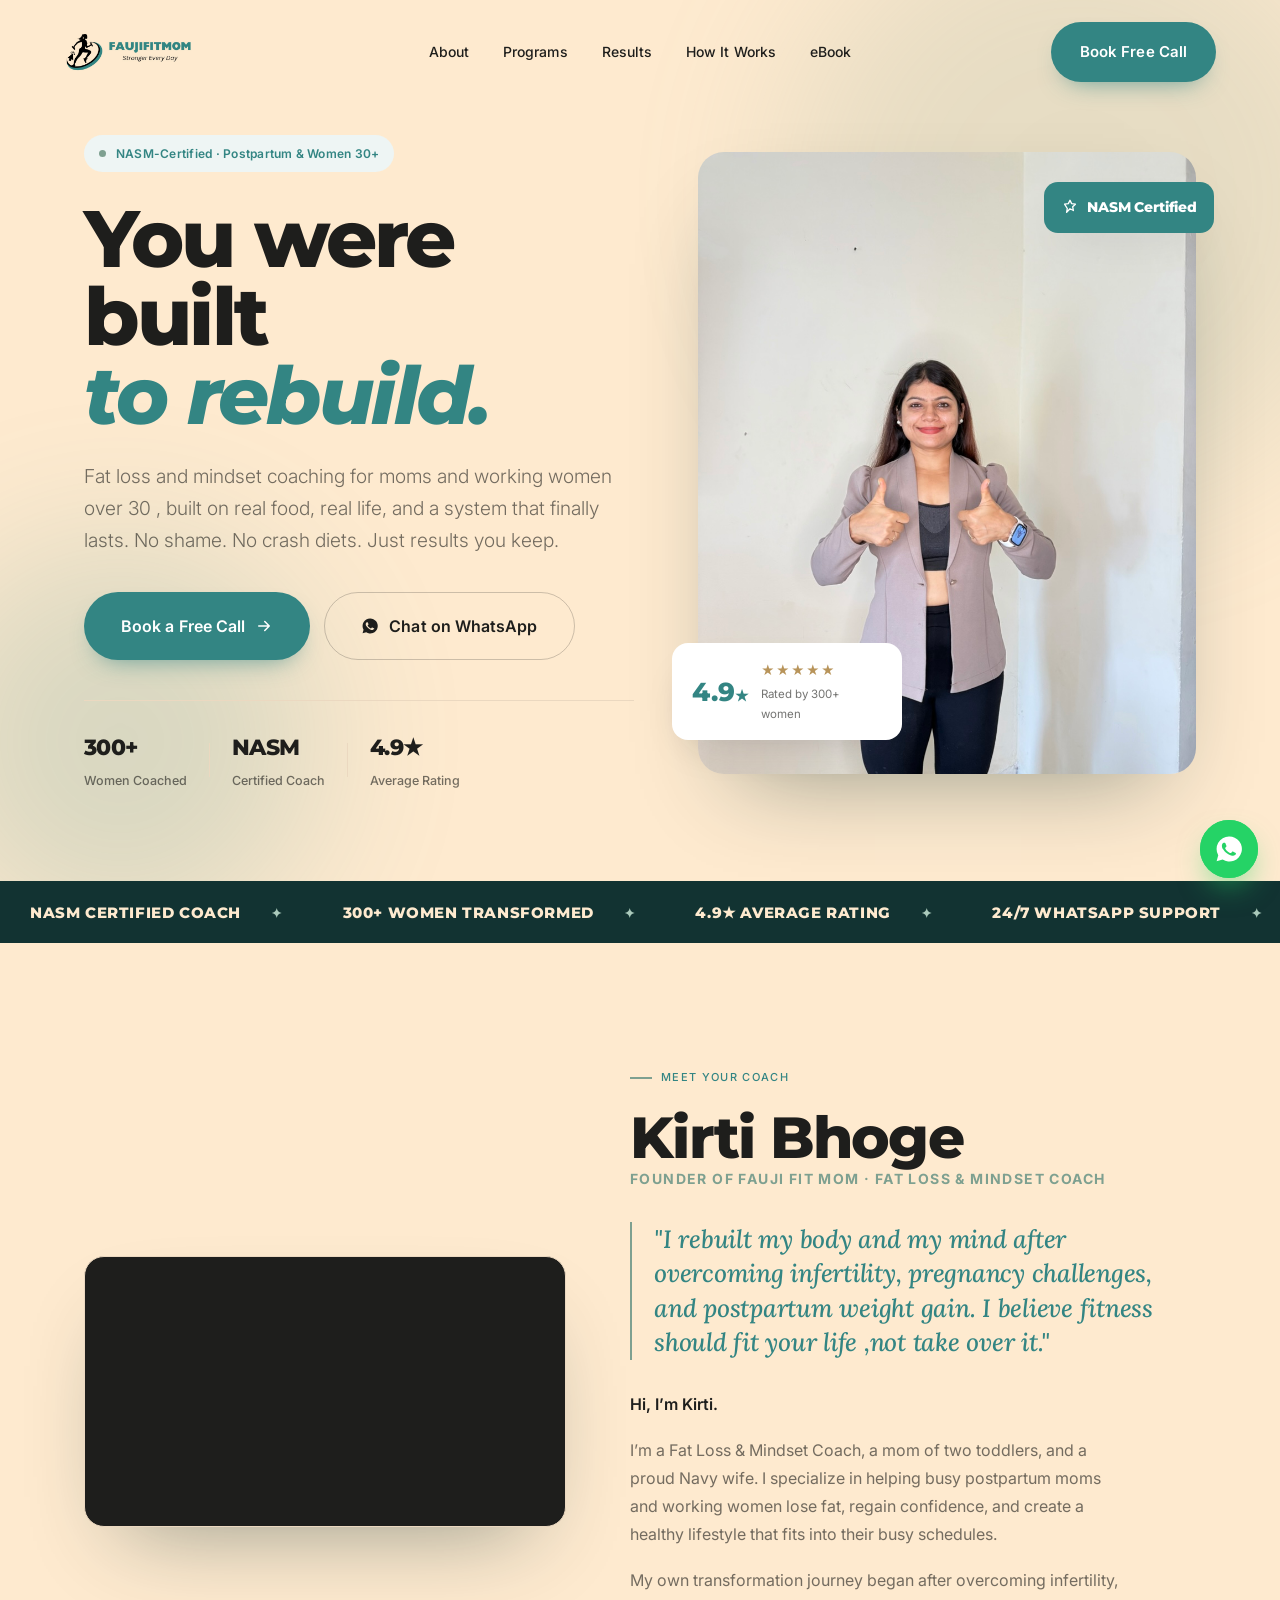
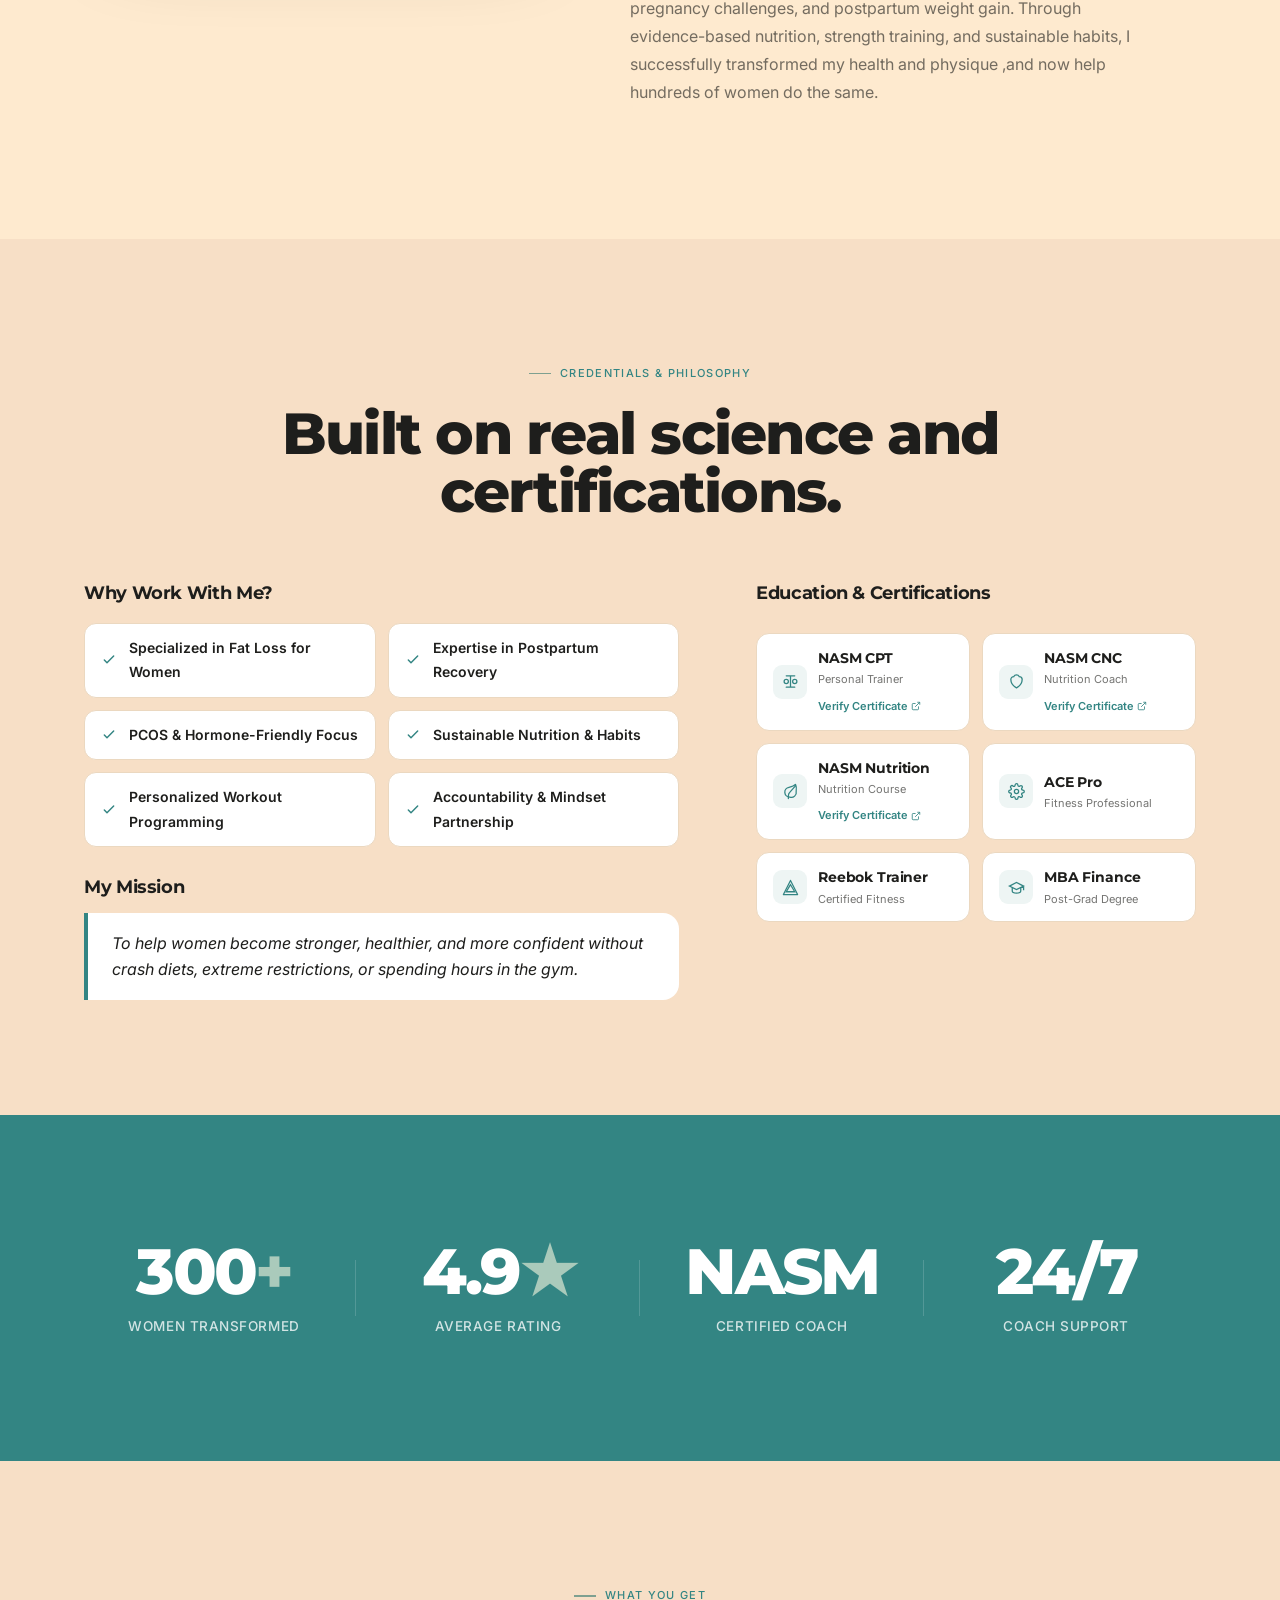
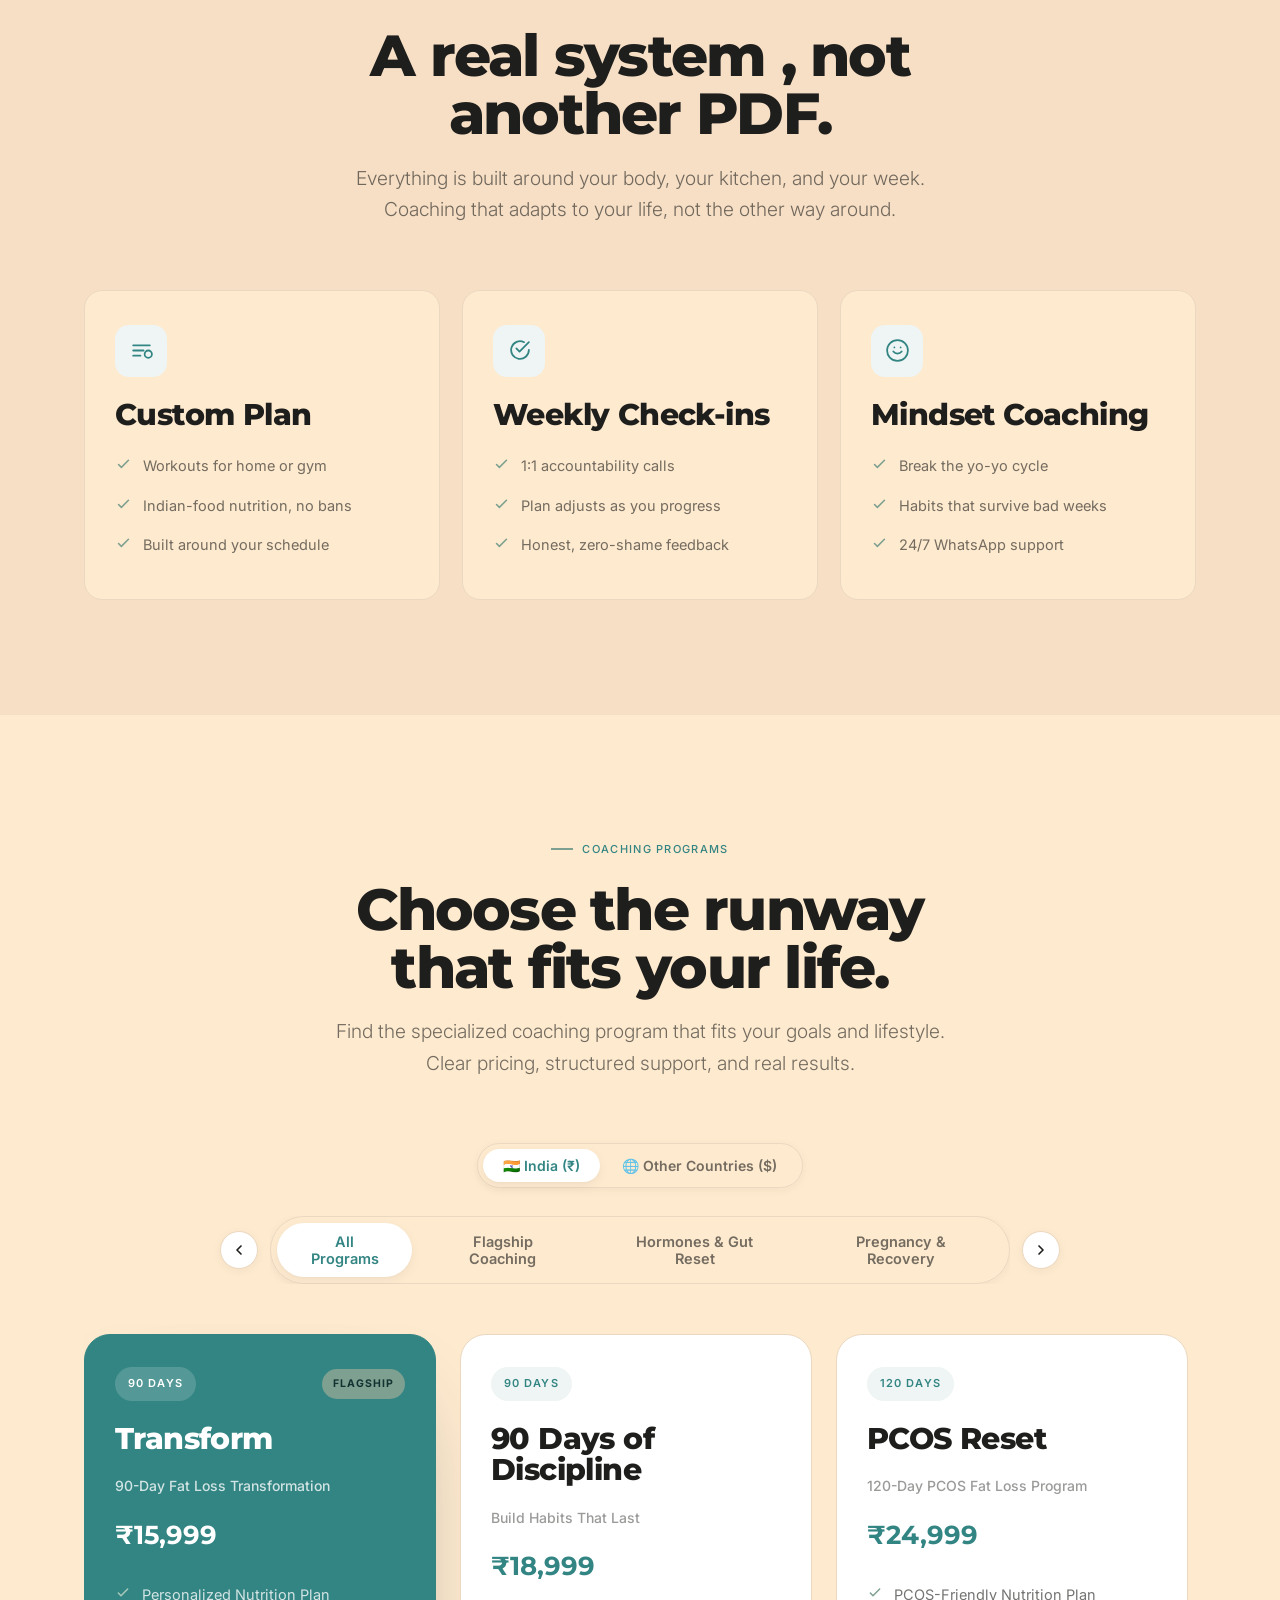
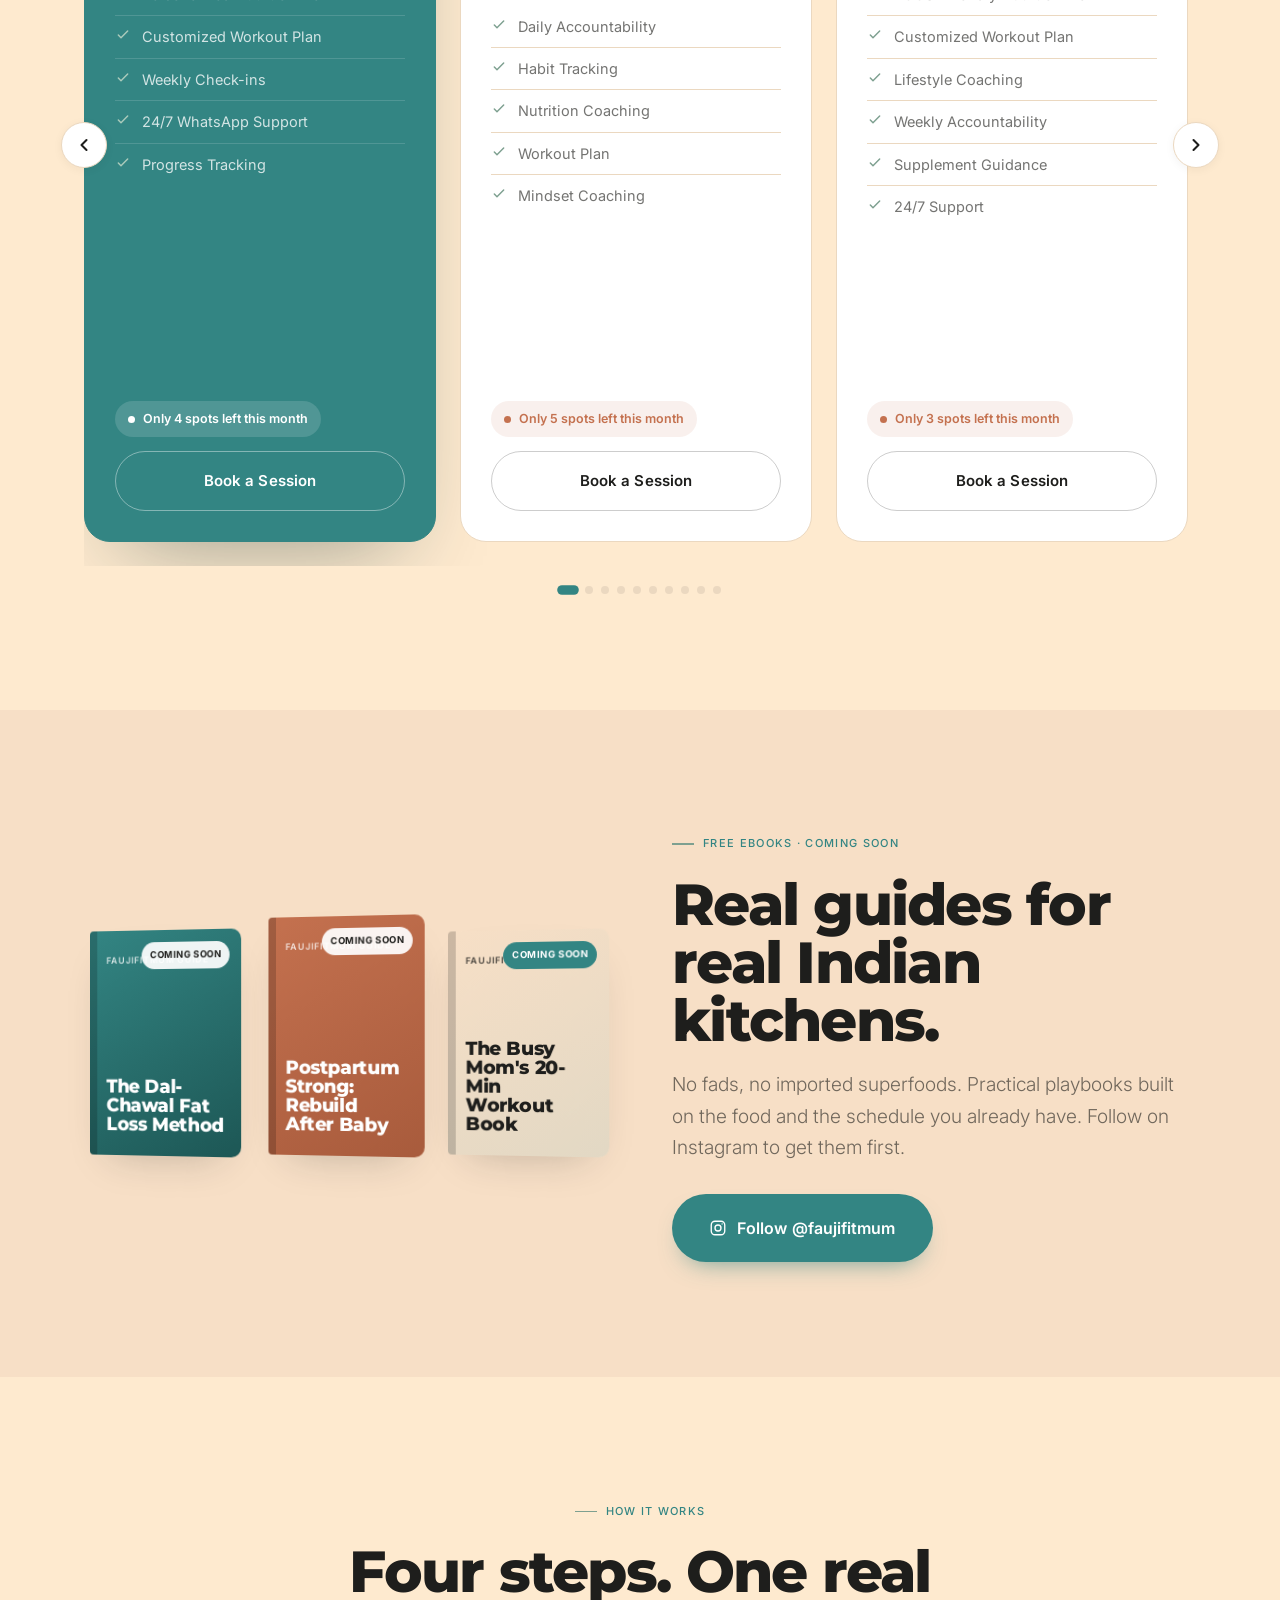
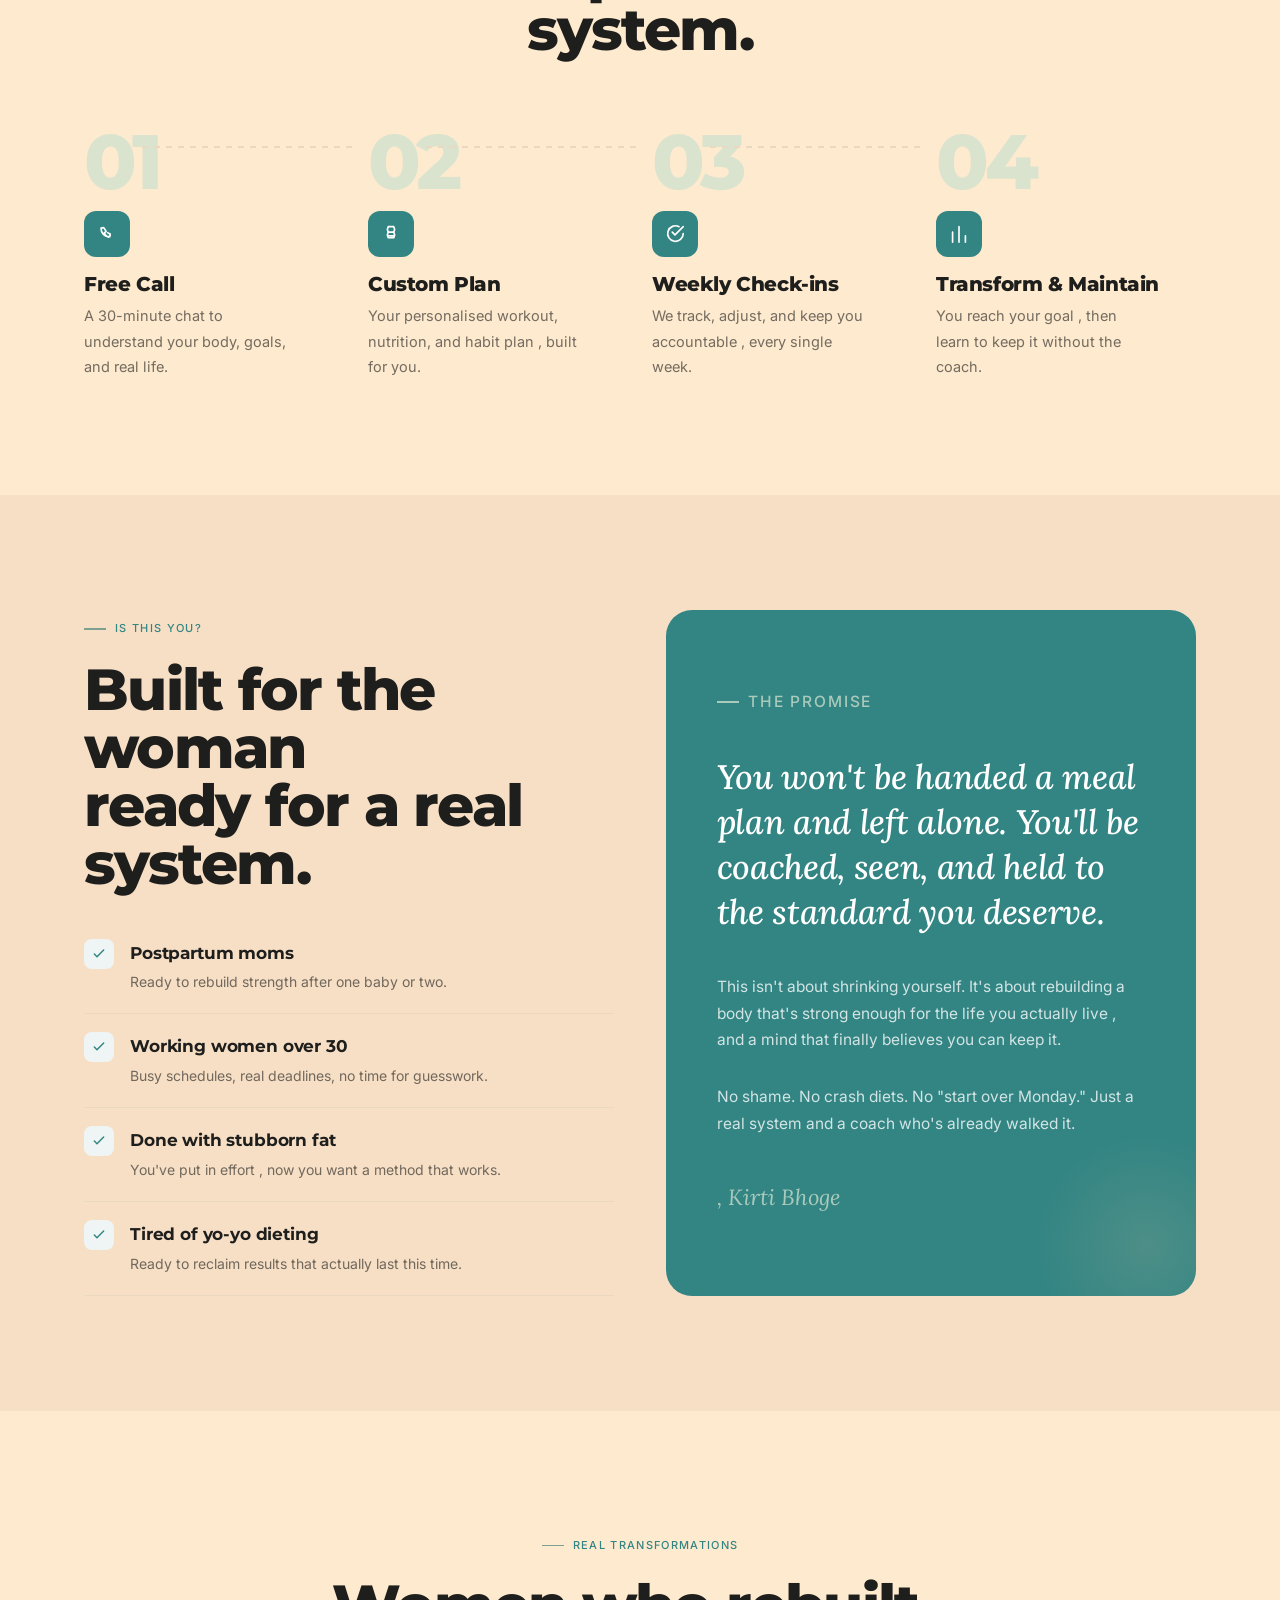
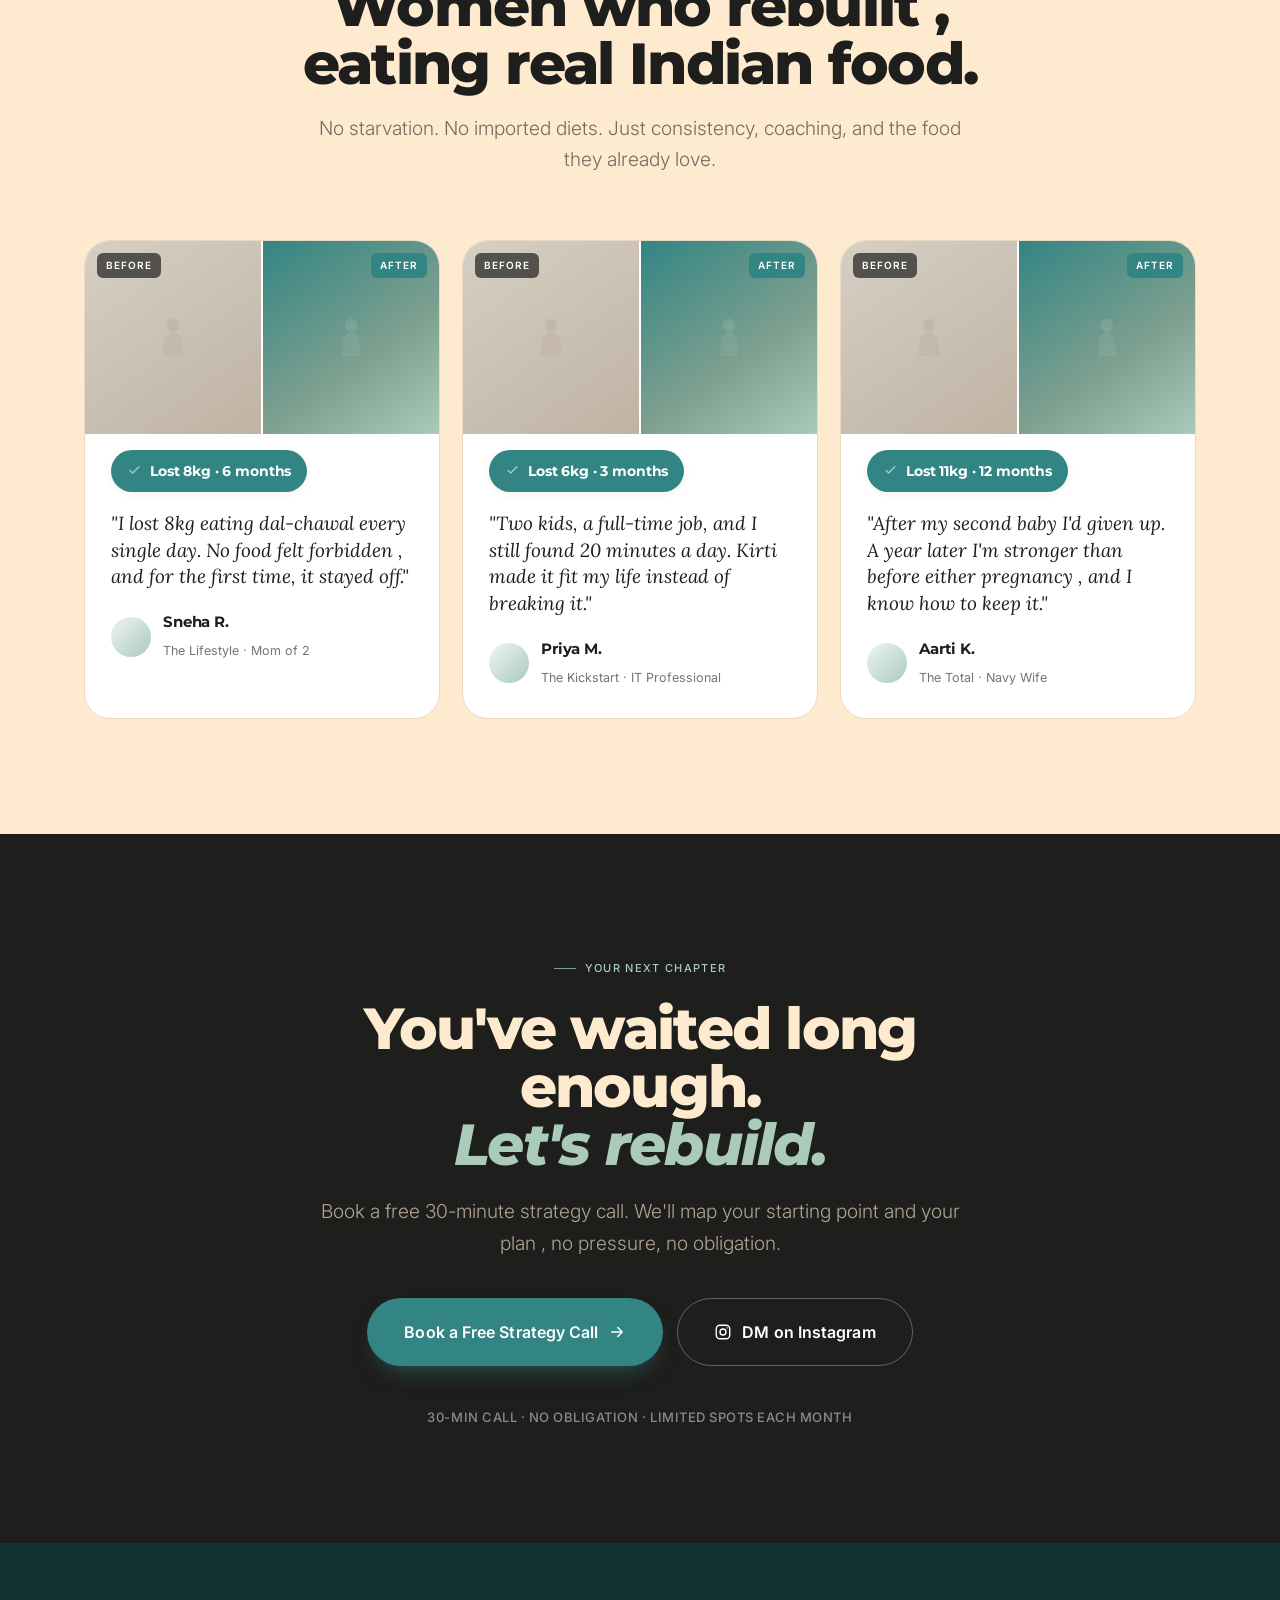
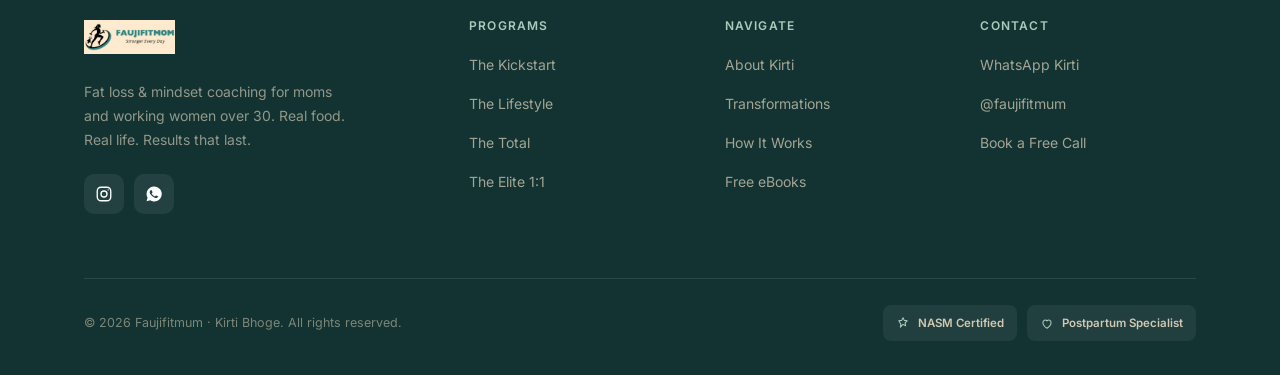
==== commit 7727b32f: "feat: integrate three NASM certificates and balance credentials grid layout" ====
--- a/index.html
+++ b/index.html
@@ -9,8 +9,8 @@
     <link rel="preconnect" href="https://fonts.googleapis.com" />
     <link rel="preconnect" href="https://fonts.gstatic.com" crossorigin />
     <link href="https://fonts.googleapis.com/css2?family=Montserrat:wght@600;700;800;900&family=Inter:wght@300;400;500;600;700&family=Lora:ital,wght@1,400;1,500;1,600&display=swap" rel="stylesheet" />
-    <script type="module" crossorigin src="./assets/index-C3lUegaI.js"></script>
-    <link rel="stylesheet" crossorigin href="./assets/index-HoW2JgVx.css">
+    <script type="module" crossorigin src="./assets/index-BihV3qk3.js"></script>
+    <link rel="stylesheet" crossorigin href="./assets/index-D38ggcny.css">
   </head>
   <body>
     <div id="root"></div>
--- a/assets/index-D38ggcny.css
+++ b/assets/index-D38ggcny.css
@@ -0,0 +1 @@
+:root{--green: #338583;--green-deep: #1d5755;--green-ink: #123332;--sage: #7ea090;--sage-soft: #aacabb;--cream: #feeacf;--charcoal: #1E1E1C;--terracotta: #C4714F;--terracotta-deep:#A85B3C;--sand: #f7dfc6;--gold: #B8945A;--green-tint: #eef5f4;--green-tint-2: #dae3ce;--cream-line: #ebd8c0;--charcoal-60: rgba(30,30,28,.62);--charcoal-45: rgba(30,30,28,.45);--on-green-70: rgba(255,255,255,.78);--accent: var(--sage);--font-head: "Montserrat", sans-serif;--font-body: "Inter", sans-serif;--font-quote: "Lora", serif;--section-y: clamp(72px, 9vw, 140px);--gutter: clamp(20px, 5vw, 84px);--maxw: 1240px;--radius: 18px;--radius-lg: 26px;--shadow-sm: 0 2px 10px rgba(30,30,28,.05);--shadow-md: 0 18px 44px -22px rgba(30,30,28,.28);--shadow-lg: 0 40px 90px -40px rgba(18,51,50,.45);--ease: cubic-bezier(.22, 1, .36, 1)}*{box-sizing:border-box}html{scroll-behavior:smooth}body{margin:0;background:var(--cream);color:var(--charcoal);font-family:var(--font-body);font-weight:400;line-height:1.75;-webkit-font-smoothing:antialiased;text-rendering:optimizeLegibility;overflow-x:clip}img{display:block;max-width:100%}a{color:inherit;text-decoration:none}.scroll-progress{position:fixed;top:0;left:0;height:3px;background:linear-gradient(90deg,var(--sage),var(--green));z-index:200;transform-origin:left;transition:width .1s linear;border-radius:0 2px 2px 0;box-shadow:0 0 8px #4ab46499}.eyebrow{font-family:var(--font-body);font-weight:500;font-size:11px;letter-spacing:.12em;text-transform:uppercase;color:var(--green);display:inline-flex;align-items:center;gap:9px;margin:0 0 22px}.eyebrow:before{content:"";width:22px;height:1.5px;background:var(--accent);display:inline-block}.eyebrow.on-dark{color:var(--sage-soft)}.eyebrow.on-dark:before{background:var(--sage-soft)}.eyebrow.center{justify-content:center}h1,h2,h3,h4{font-family:var(--font-head);font-weight:800;color:var(--charcoal);margin:0;line-height:.98;letter-spacing:-.02em}.h1{font-size:clamp(44px,7vw,80px);letter-spacing:-.035em}.h2{font-size:clamp(34px,4.6vw,58px);letter-spacing:-.03em;line-height:1}.h3{font-size:clamp(22px,2.4vw,30px);letter-spacing:-.02em;line-height:1.05}.italic-line{font-style:italic}.gradient-text{background:linear-gradient(135deg,var(--green) 0%,var(--sage) 100%);-webkit-background-clip:text;-webkit-text-fill-color:transparent;background-clip:text}.subhead{font-weight:300;font-size:clamp(17px,1.5vw,21px);line-height:1.65;color:var(--charcoal-60);max-width:54ch}.wrap{max-width:var(--maxw);margin:0 auto;padding-inline:var(--gutter)}.section{padding-block:var(--section-y);position:relative}.section--sand{background:var(--sand)}.section--green{background:var(--green);color:#fff}.section--ink{background:var(--charcoal);color:var(--cream)}.section-head{max-width:760px;margin-bottom:clamp(40px,5vw,68px)}.section-head.center{margin-inline:auto;text-align:center}.btn{display:inline-flex;align-items:center;gap:10px;font-family:var(--font-body);font-weight:600;font-size:15px;letter-spacing:.005em;padding:16px 28px;border-radius:999px;border:1.5px solid transparent;cursor:pointer;transition:transform .35s var(--ease),background .3s var(--ease),color .3s var(--ease),border-color .3s var(--ease),box-shadow .35s var(--ease);white-space:nowrap}.btn svg{width:18px;height:18px;flex-shrink:0}.btn--primary{background:var(--green);color:#fff;box-shadow:0 12px 26px -14px #338583cc}.btn--primary:hover{background:var(--green-deep);transform:translateY(-2px);box-shadow:0 18px 34px -12px #338583e6}.btn--ghost{background:transparent;color:var(--charcoal);border-color:#1e1e1c38}.btn--ghost:hover{border-color:var(--green);color:var(--green);transform:translateY(-2px)}.btn--wa{background:transparent;color:var(--charcoal);border-color:#1e1e1c38}.btn--wa:hover{background:#25d366;border-color:#25d366;color:#fff;transform:translateY(-2px)}.btn--on-dark{color:#fff;border-color:#ffffff4d}.btn--on-dark:hover{background:#fff;color:var(--charcoal);border-color:#fff}.btn--lg{padding:19px 36px;font-size:16px}.btn--block{width:100%;justify-content:center}@media(prefers-reduced-motion:no-preference){.pulse{animation:gentlePulse 3.4s var(--ease) infinite}@keyframes gentlePulse{0%,to{box-shadow:0 12px 26px -14px #338583cc}50%{box-shadow:0 12px 30px -10px #338583f2,0 0 0 6px #7ea0901f}}}.nav{position:fixed;inset:0 0 auto 0;z-index:100;display:flex;align-items:center;justify-content:space-between;padding:22px var(--gutter);transition:background .4s var(--ease),padding .4s var(--ease),box-shadow .4s var(--ease),border-color .4s var(--ease);border-bottom:1px solid transparent}.nav.scrolled{background:#feeacfe0;backdrop-filter:blur(18px) saturate(1.2);-webkit-backdrop-filter:blur(18px) saturate(1.2);padding-block:14px;box-shadow:0 1px 0 var(--cream-line),0 4px 20px #1e1e1c0a}.logo-zone{display:inline-flex;align-items:center;gap:11px;position:relative}.logo-mark{width:34px;height:34px;border-radius:9px;background:var(--green);color:var(--sage-soft);display:grid;place-items:center;flex:none;transition:transform .3s var(--ease)}.logo-mark--img{background:none;overflow:hidden}.logo-image{width:100%;height:100%;object-fit:cover;border-radius:9px}.nav .logo-mark--img{display:block;overflow:visible;width:auto;height:48px;border-radius:0}.nav .logo-image{display:block;width:auto;height:48px;max-height:100%;object-fit:contain;border-radius:0}.footer-brand .logo-mark--img{display:block;overflow:visible;width:auto;height:34px;border-radius:0;background:none}.footer-brand .logo-image{display:block;width:auto;height:34px;max-height:100%;object-fit:contain;border-radius:0}.logo-zone:hover .logo-mark{transform:rotate(-3deg) scale(1.03)}.logo-mark svg{width:19px;height:19px}.logo-word{font-family:var(--font-head);font-weight:800;font-size:19px;letter-spacing:-.04em;color:var(--charcoal)}.logo-word sup{font-size:9px;font-weight:700;top:-.9em;margin-left:1px}.nav-links{display:flex;gap:34px;align-items:center;position:absolute;left:50%;transform:translate(-50%)}.nav-links a{font-size:14px;font-weight:500;color:var(--charcoal);letter-spacing:.005em;position:relative;padding:4px 0;transition:color .25s var(--ease)}.nav-links a:after{content:"";position:absolute;left:0;bottom:-2px;height:1.5px;width:0;background:var(--accent);transition:width .3s var(--ease)}.nav-links a:hover{color:var(--green)}.nav-links a:hover:after{width:100%}.nav-right{display:flex;align-items:center;gap:14px}.nav-right .nav-toggle{display:none}.mobile-menu{position:fixed;top:0;right:0;bottom:0;left:0;z-index:120;background:var(--cream);display:flex;flex-direction:column;padding:80px var(--gutter) 40px;transform:translateY(-100%);transition:transform .5s var(--ease),visibility .5s;visibility:hidden}.mobile-menu.open{transform:none;visibility:visible}.mobile-menu a{font-family:var(--font-head);font-weight:800;font-size:30px;letter-spacing:-.03em;padding:14px 0;border-bottom:1px solid var(--cream-line);transition:color .2s var(--ease)}.mobile-menu a:hover{color:var(--green)}.mobile-menu .btn{margin-top:26px}.mm-close{position:absolute;top:22px;right:var(--gutter);width:44px;height:44px;border-radius:50%;border:1px solid var(--cream-line);background:#fff;display:grid;place-items:center;cursor:pointer;transition:background .2s var(--ease),transform .3s var(--ease)}.mm-close:hover{background:var(--green-tint);transform:rotate(90deg)}.icon-btn{width:44px;height:44px;border-radius:50%;border:1px solid var(--cream-line);background:#ffffff80;display:grid;place-items:center;cursor:pointer}.icon-btn svg{width:20px;height:20px}.hero{position:relative;padding-top:clamp(120px,15vh,180px);padding-bottom:clamp(48px,7vw,96px);overflow:hidden}.hero-orb{position:absolute;border-radius:50%;filter:blur(80px);pointer-events:none;opacity:.18}.hero-orb-1{width:600px;height:600px;background:var(--sage);top:-100px;right:-100px;animation:orbDrift1 18s ease-in-out infinite}.hero-orb-2{width:400px;height:400px;background:var(--green);bottom:-60px;left:-80px;animation:orbDrift2 22s ease-in-out infinite}@media(prefers-reduced-motion:no-preference){@keyframes orbDrift1{0%,to{transform:translate(0) scale(1)}50%{transform:translate(-40px,60px) scale(1.1)}}@keyframes orbDrift2{0%,to{transform:translate(0) scale(1)}50%{transform:translate(50px,-40px) scale(1.08)}}}.hero-grid{display:grid;grid-template-columns:1.05fr .95fr;gap:clamp(34px,5vw,76px);align-items:center;position:relative}.hero-kicker{display:inline-flex;align-items:center;gap:10px;background:var(--green-tint);color:var(--green);padding:8px 15px;border-radius:999px;font-size:12px;font-weight:600;letter-spacing:.02em;margin-bottom:28px}.hero-kicker .dot{width:7px;height:7px;border-radius:50%;background:var(--sage);animation:dotPulse 2s ease-in-out infinite}@keyframes dotPulse{0%,to{opacity:1}50%{opacity:.4}}.hero h1{margin-bottom:26px}.hero h1 .italic-line{color:var(--green);display:block}.hero .subhead{margin-bottom:36px}.hero-cta{display:flex;gap:14px;flex-wrap:wrap;margin-bottom:40px}.hero-stats{display:flex;align-items:center;gap:22px;flex-wrap:wrap;padding-top:28px;border-top:1px solid var(--cream-line)}.hero-stat{display:flex;flex-direction:column;gap:2px}.hero-stat b{font-family:var(--font-head);font-weight:800;font-size:22px;letter-spacing:-.03em}.hero-stat span{font-size:12.5px;color:var(--charcoal-60);font-weight:500}.hero-stat-sep{width:1px;height:34px;background:var(--cream-line)}.hero-media{position:relative}.hero-media .img-placeholder.slot-main{width:100%;aspect-ratio:4/5;box-shadow:var(--shadow-lg);border-radius:var(--radius-lg)}.badge-float{position:absolute;left:-26px;bottom:34px;background:#fff;border-radius:16px;padding:16px 20px;box-shadow:var(--shadow-md);display:flex;align-items:center;gap:13px;max-width:230px;animation:floatBob 4s ease-in-out infinite}@keyframes floatBob{0%,to{transform:translateY(0)}50%{transform:translateY(-8px)}}.badge-float .rating{font-family:var(--font-head);font-weight:800;font-size:26px;color:var(--green);line-height:1}.badge-float .stars{color:var(--gold);font-size:13px;letter-spacing:1px}.badge-float small{display:block;font-size:11.5px;color:var(--charcoal-60);margin-top:2px}.badge-cert{position:absolute;right:-18px;top:30px;background:var(--green);color:#fff;border-radius:14px;padding:13px 17px;box-shadow:var(--shadow-md);font-family:var(--font-head);font-weight:800;font-size:14px;letter-spacing:-.01em;display:flex;align-items:center;gap:8px;animation:floatBob 4s ease-in-out infinite .8s}.ticker{background:var(--green-ink);color:var(--cream);padding:17px 0;overflow:hidden;white-space:nowrap;position:relative}.ticker-track{display:inline-flex;align-items:center;gap:0;will-change:transform}@media(prefers-reduced-motion:no-preference){.ticker-track{animation:tickerScroll 34s linear infinite}@keyframes tickerScroll{to{transform:translate(-50%)}}}.ticker-item{font-family:var(--font-head);font-weight:800;font-size:15px;letter-spacing:.04em;text-transform:uppercase;padding:0 30px;display:inline-flex;align-items:center;gap:30px;color:var(--cream)}.ticker-item .star{color:var(--sage-soft);font-size:13px}.img-placeholder{display:flex;align-items:center;justify-content:center;border-radius:var(--radius);overflow:hidden;position:relative}.img-placeholder svg{opacity:.3}.img-placeholder .ph-label{position:absolute;bottom:14px;left:0;right:0;text-align:center;font-size:11px;font-weight:600;letter-spacing:.08em;text-transform:uppercase;color:#ffffffb3}.img-placeholder.circle{border-radius:50%}.ph-hero{background:linear-gradient(145deg,#123332,#338583,#7ea090 80%,#aacabb)}.ph-about-tall{background:linear-gradient(160deg,#338583,#4e837b,#aacabb)}.ph-about-a{background:linear-gradient(135deg,#7ea090,#338583)}.ph-about-b{background:linear-gradient(135deg,#aacabb,#7ea090 60%,#338583)}.ph-before{background:linear-gradient(145deg,#d6cfc4,#bfb3a3)}.ph-after{background:linear-gradient(145deg,#338583,#7ea090 60%,#aacabb)}.ph-avatar{background:linear-gradient(135deg,var(--green-tint) 0%,var(--sage-soft) 100%)}.about-grid{display:grid;grid-template-columns:.92fr 1.08fr;gap:clamp(36px,5vw,72px);align-items:center}.about-photos{display:grid;grid-template-columns:1fr 1fr;grid-template-rows:auto auto;gap:14px}.about-photos .slot-tall{grid-row:span 2;aspect-ratio:3/5}.about-photos .img-placeholder{width:100%}.about-photos .slot-a{aspect-ratio:4/5}.about-photos .slot-b{aspect-ratio:4/3}.about-pquote{font-family:var(--font-quote);font-style:italic;font-weight:500;font-size:clamp(18px,2.1vw,25px);line-height:1.38;letter-spacing:-.01em;color:var(--green);margin:30px 0;position:relative;padding-left:22px;border-left:2px solid var(--accent)}.coach-title{font-family:var(--font-body);font-weight:700;font-size:14px;text-transform:uppercase;letter-spacing:.1em;color:var(--accent);margin-top:-8px;margin-bottom:24px}.about-section-title{font-family:var(--font-head);font-size:18px;font-weight:700;color:var(--charcoal);margin-top:32px;margin-bottom:16px}.specialty-grid{display:grid;grid-template-columns:1fr 1fr;gap:12px;margin:20px 0 32px}.specialty-item{display:flex;align-items:center;gap:12px;background:var(--cream-bg);border:1px solid var(--cream-line);padding:12px 16px;border-radius:12px;font-size:14px;font-weight:600;color:var(--charcoal);transition:all .3s var(--ease)}.specialty-item:hover{border-color:var(--green);background:var(--green-tint);color:var(--green)}.specialty-item svg{color:var(--green);flex-shrink:0}.section--sand .specialty-item{background:#fff}@media(max-width:600px){.specialty-grid{grid-template-columns:1fr}}.about-body p{color:var(--charcoal-60);margin:0 0 18px;max-width:50ch}.about-body p strong{color:var(--charcoal);font-weight:600}.cert-cards{display:grid;grid-template-columns:repeat(2,1fr);gap:12px;margin-top:30px}.cert-card{display:flex;align-items:center;gap:11px;background:var(--cream);border:1px solid var(--cream-line);padding:12px 16px;border-radius:13px;transition:transform .3s var(--ease),box-shadow .3s var(--ease)}.cert-card:hover{transform:translateY(-2px);box-shadow:var(--shadow-sm)}.section--sand .cert-card{background:#fff}@media(max-width:480px){.cert-cards{grid-template-columns:1fr}}.cert-card .ci{width:34px;height:34px;border-radius:9px;background:var(--green-tint);color:var(--green);display:grid;place-items:center;flex:none}.cert-card .ci svg{width:17px;height:17px}.cert-card b{font-family:var(--font-head);font-weight:700;font-size:14px;display:block;letter-spacing:-.01em}.cert-card small{font-size:11px;color:var(--charcoal-60);display:block}.verify-cert-link{font-size:11px;color:var(--green);text-decoration:none;font-weight:600;display:inline-flex;align-items:center;margin-top:3px;transition:color .2s var(--ease)}.verify-cert-link:hover{color:var(--green-deep);text-decoration:underline}.credentials-grid{display:grid;grid-template-columns:1.15fr .85fr;gap:clamp(36px,6vw,80px);align-items:start}.mission-box{background:#fff;border-left:4px solid var(--green);padding:18px 24px;border-radius:0 16px 16px 0;margin-top:14px}.mission-box p{font-family:var(--font-body);font-size:16px;line-height:1.6;color:var(--charcoal);font-style:italic;margin:0}.video-container{position:relative;width:100%;max-width:800px;margin:40px auto 0;aspect-ratio:16 / 9;border-radius:20px;overflow:hidden;box-shadow:var(--shadow-lg);border:1px solid var(--cream-line);background:var(--charcoal)}.video-container iframe{position:absolute;top:0;left:0;width:100%;height:100%;border:none}.stats-band{display:grid;grid-template-columns:repeat(4,1fr);gap:24px}.stat-cell{text-align:center;position:relative;padding:8px 12px}.stat-cell:not(:last-child):after{content:"";position:absolute;right:-12px;top:50%;transform:translateY(-50%);width:1px;height:56px;background:#ffffff29}.stat-num{font-family:var(--font-head);font-weight:800;font-size:clamp(40px,5vw,64px);letter-spacing:-.04em;line-height:1;color:#fff}.stat-num .suffix{color:var(--sage-soft)}.stat-label{margin-top:12px;font-size:13.5px;letter-spacing:.04em;text-transform:uppercase;color:var(--on-green-70);font-weight:500}.feature-grid{display:grid;grid-template-columns:repeat(3,1fr);gap:22px}.feature-card{background:#fff;border:1px solid var(--cream-line);border-radius:var(--radius);padding:34px 30px;position:relative;overflow:hidden;transition:transform .4s var(--ease),box-shadow .4s var(--ease)}.section--sand .feature-card{background:var(--cream)}.feature-card:before{content:"";position:absolute;top:0;left:0;right:0;height:4px;background:linear-gradient(90deg,var(--sage),var(--green));transform:scaleX(0);transform-origin:left;transition:transform .45s var(--ease)}.feature-card:hover{transform:translateY(-5px);box-shadow:var(--shadow-md)}.feature-card:hover:before{transform:scaleX(1)}.feat-icon{width:52px;height:52px;border-radius:14px;background:var(--green-tint);color:var(--green);display:grid;place-items:center;margin-bottom:22px;transition:background .3s var(--ease),transform .3s var(--ease)}.feature-card:hover .feat-icon{background:var(--green);color:#fff;transform:rotate(-6deg)}.feat-icon svg{width:25px;height:25px}.feature-card h3{margin-bottom:16px}.feat-list{list-style:none;padding:0;margin:0}.feat-list li{display:flex;gap:11px;padding:7px 0;font-size:14.5px;color:var(--charcoal-60)}.feat-list li svg{width:17px;height:17px;color:var(--sage);flex:none;margin-top:3px}.tabs-slider-wrapper{position:relative;display:flex;align-items:center;justify-content:center;gap:12px;width:100%;margin:0 auto 40px;max-width:860px;padding:0 10px}.tabs-arrow{display:flex;align-items:center;justify-content:center;width:38px;height:38px;border-radius:50%;background:#fff;border:1px solid var(--cream-line);color:var(--charcoal);cursor:pointer;box-shadow:var(--shadow-sm);transition:all .3s var(--ease);flex-shrink:0;z-index:2}.tabs-arrow:hover{background:var(--green);color:#fff;border-color:var(--green);box-shadow:var(--shadow-md)}.program-tabs-container{flex:1;overflow-x:auto;scrollbar-width:none;-webkit-overflow-scrolling:touch;display:flex;justify-content:flex-start}.program-tabs-container::-webkit-scrollbar{display:none}@media(min-width:769px){.program-tabs-container{justify-content:center}}.program-tabs{display:inline-flex;background:var(--cream-bg);border:1px solid var(--cream-line);padding:6px;border-radius:999px;gap:4px;box-shadow:var(--shadow-sm)}.program-tab{background:transparent;border:none;color:var(--charcoal-60);font-family:var(--font-body);font-weight:600;font-size:14.5px;padding:10px 24px;border-radius:999px;cursor:pointer;transition:all .3s var(--ease);outline:none}.program-tab:hover{color:var(--green);background:#7ea09014}.program-tab.active{background:#fff;color:var(--green);box-shadow:0 4px 12px #0000000d,0 1px 3px #00000005}.pricing-toggle-container{display:flex;justify-content:center;margin-top:16px;margin-bottom:28px}.pricing-toggle{display:inline-flex;background:var(--cream-bg);border:1px solid var(--cream-line);padding:5px;border-radius:999px;gap:2px;box-shadow:var(--shadow-sm);position:relative}.pricing-toggle-btn{background:transparent;border:none;color:var(--charcoal-60);font-family:var(--font-body);font-weight:600;font-size:14px;padding:8px 20px;border-radius:999px;cursor:pointer;transition:all .3s var(--ease);outline:none;display:flex;align-items:center;gap:6px}.pricing-toggle-btn:hover{color:var(--green);background:#7ea0900d}.pricing-toggle-btn.active{background:#fff;color:var(--green);box-shadow:0 4px 12px #0000000d,0 1px 3px #00000005}.prog-price-value{font-family:var(--font-head);font-size:26px;font-weight:700;color:var(--green);margin-bottom:16px;margin-top:-8px}.featured .prog-price-value{color:#fff}.elite .prog-price-value{color:var(--gold)}.slider-wrapper{position:relative;display:flex;align-items:center;width:100%}.programs-slider{display:flex;overflow-x:auto;scroll-snap-type:x mandatory;scroll-behavior:smooth;gap:24px;width:100%;padding:10px 4px 24px;scrollbar-width:none;-webkit-overflow-scrolling:touch}.programs-slider::-webkit-scrollbar{display:none}.programs-slider .program-card{flex:0 0 calc((100% - 48px) / 3);min-width:320px;scroll-snap-align:start;transition:transform .4s var(--ease),box-shadow .4s var(--ease)}.programs-slider .program-card:hover{transform:translateY(-6px);box-shadow:var(--shadow-lg)}.slider-arrow{position:absolute;top:50%;transform:translateY(-50%);width:46px;height:46px;border-radius:50%;background:#fff;border:1px solid var(--cream-line);color:var(--charcoal);display:flex;align-items:center;justify-content:center;cursor:pointer;z-index:10;box-shadow:var(--shadow-sm);transition:all .3s var(--ease)}.slider-arrow:hover{background:var(--green);color:#fff;border-color:var(--green);box-shadow:var(--shadow-md)}.slider-arrow.prev{left:-23px}.slider-arrow.next{right:-23px}.slider-dots{display:flex;justify-content:center;gap:8px;margin-top:20px}.slider-dot{width:8px;height:8px;border-radius:50%;background:var(--cream-line);border:none;cursor:pointer;transition:all .3s var(--ease);padding:0}.slider-dot:hover{background:var(--green-tint)}.slider-dot.active{background:var(--green);transform:scale(1.2);width:18px;border-radius:4px}@media(max-width:1024px){.programs-slider .program-card{flex:0 0 calc((100% - 24px)/2)}}@media(max-width:768px){.slider-arrow{display:flex;width:38px;height:38px;background:#fffffff2;-webkit-backdrop-filter:blur(4px);backdrop-filter:blur(4px);z-index:10}.slider-arrow.prev{left:4px}.slider-arrow.next{right:4px}.programs-slider .program-card{flex:0 0 calc(100% - 32px);min-width:280px;scroll-snap-align:center}.programs-slider{gap:16px}}.program-card{background:#fff;border:1px solid var(--cream-line);border-radius:var(--radius-lg);padding:32px 30px 30px;display:flex;flex-direction:column;transition:transform .4s var(--ease),box-shadow .4s var(--ease);position:relative;cursor:pointer}.program-card:hover{transform:translateY(-5px);box-shadow:var(--shadow-md)}.program-card.featured{background:var(--green);color:#fff;border-color:var(--green);box-shadow:var(--shadow-lg)}.program-card.elite{border:1.5px solid var(--gold)}.prog-top{display:flex;align-items:center;justify-content:space-between;margin-bottom:22px}.duration-badge{font-family:var(--font-body);font-weight:600;font-size:11px;letter-spacing:.1em;text-transform:uppercase;padding:7px 13px;border-radius:999px;background:var(--green-tint);color:var(--green)}.featured .duration-badge{background:#ffffff29;color:#fff}.elite .duration-badge{background:#b8945a29;color:var(--gold)}.tag-best{font-family:var(--font-body);font-weight:700;font-size:10.5px;letter-spacing:.1em;text-transform:uppercase;background:var(--sage);color:var(--green-ink);padding:6px 11px;border-radius:999px;white-space:nowrap}.tag-gold{background:var(--gold);color:#fff}.program-card h3{margin-bottom:6px}.featured h3{color:#fff}.prog-price{font-size:14px;color:var(--charcoal-45);margin-bottom:22px;font-weight:500}.featured .prog-price{color:var(--on-green-70)}.prog-list{list-style:none;padding:0;margin:0 0 24px;flex:1}.prog-list li{display:flex;gap:11px;padding:8px 0;font-size:14.5px;color:var(--charcoal-60);border-bottom:1px solid var(--cream-line)}.prog-list li:last-child{border-bottom:none}.prog-list li svg{width:16px;height:16px;color:var(--sage);flex:none;margin-top:3px}.featured .prog-list li{color:var(--on-green-70);border-color:#ffffff24}.featured .prog-list li svg{color:var(--sage-soft)}.prog-foot{display:flex;flex-direction:column;gap:14px}.spots{display:inline-flex;align-items:center;gap:8px;align-self:flex-start;font-size:12.5px;font-weight:600;color:var(--terracotta);background:#c4714f1a;padding:7px 13px;border-radius:999px}.spots .pip{width:7px;height:7px;border-radius:50%;background:var(--terracotta);box-shadow:0 0 #c4714f80;animation:pip 2.2s var(--ease) infinite}@keyframes pip{0%,to{box-shadow:0 0 #c4714f73}50%{box-shadow:0 0 0 5px #c4714f00}}.featured .spots{background:#ffffff24;color:#fff}.featured .spots .pip{background:#fff}.featured .btn--wa{color:#fff;border-color:#fff6}.featured .btn--wa:hover{background:#fff;color:var(--green);border-color:#fff}.prog-sub{display:none;font-size:14px;color:var(--charcoal-60);margin-bottom:20px}.ebook-grid{display:grid;grid-template-columns:1fr 1fr;gap:clamp(36px,5vw,72px);align-items:center}.books{display:flex;gap:20px;perspective:1400px}.book{position:relative;flex:1;aspect-ratio:3/4.2;border-radius:4px 10px 10px 4px;box-shadow:var(--shadow-md);overflow:hidden;transform:rotateY(-14deg) translateZ(0);transform-style:preserve-3d;transition:transform .5s var(--ease)}.book:nth-child(2){margin-top:-14px;z-index:2}.book:hover{transform:rotateY(0) translateY(-6px)}.book .spine{position:absolute;left:0;top:0;bottom:0;width:8px;background:#0000002e}.book .book-inner{position:absolute;top:0;right:0;bottom:0;left:0;padding:22px 18px;display:flex;flex-direction:column;justify-content:space-between}.book.b1{background:linear-gradient(150deg,var(--green),var(--green-deep));color:#fff}.book.b2{background:linear-gradient(150deg,var(--terracotta),var(--terracotta-deep));color:#fff}.book.b3{background:linear-gradient(150deg,var(--sand),#E2D8C4);color:var(--charcoal)}.b-eyebrow{font-size:9px;font-weight:600;letter-spacing:.12em;text-transform:uppercase;opacity:.8}.b-title{font-family:var(--font-head);font-weight:800;font-size:clamp(15px,1.5vw,19px);line-height:1;letter-spacing:-.02em}.coming-pill{position:absolute;top:12px;right:12px;z-index:3;background:#ffffffeb;color:var(--charcoal);font-size:9.5px;font-weight:700;letter-spacing:.06em;text-transform:uppercase;padding:5px 9px;border-radius:999px}.book.b3 .coming-pill{background:var(--green);color:#fff}.steps{display:grid;grid-template-columns:repeat(4,1fr);gap:24px}.step{position:relative;padding-top:8px}.step-num{font-family:var(--font-head);font-weight:800;font-size:clamp(54px,6vw,78px);letter-spacing:-.05em;color:var(--green-tint-2);line-height:.8;margin-bottom:18px}.section--sand .step-num{color:#dfe8df}.step-icon{width:46px;height:46px;border-radius:12px;background:var(--green);color:#fff;display:grid;place-items:center;margin-bottom:18px;transition:transform .3s var(--ease),box-shadow .3s var(--ease)}.step:hover .step-icon{transform:scale(1.1) rotate(-6deg);box-shadow:0 8px 20px #3385834d}.step-icon svg{width:22px;height:22px}.step h3{font-size:20px;margin-bottom:9px}.step p{font-size:14.5px;color:var(--charcoal-60);margin:0;max-width:24ch}.step:not(:last-child) .step-icon:after{content:"";position:absolute;top:23px;left:58px;right:-12px;height:1.5px;background:repeating-linear-gradient(90deg,var(--cream-line) 0 6px,transparent 6px 12px)}.whom-grid{display:grid;grid-template-columns:1fr 1fr;gap:clamp(28px,4vw,56px);align-items:stretch}.whom-list{list-style:none;padding:0;margin:28px 0 0}.whom-list li{display:flex;gap:16px;align-items:flex-start;padding:18px 0;border-bottom:1px solid var(--cream-line)}.whom-list li .wc{width:30px;height:30px;border-radius:8px;background:var(--green-tint);color:var(--green);display:grid;place-items:center;flex:none}.whom-list li .wc svg{width:16px;height:16px}.whom-list li b{font-family:var(--font-head);font-weight:700;font-size:16.5px;display:block;letter-spacing:-.01em}.whom-list li span{font-size:14px;color:var(--charcoal-60)}.promise-box{background:var(--green);color:#fff;border-radius:var(--radius-lg);padding:clamp(34px,4vw,52px);display:flex;flex-direction:column;justify-content:center;position:relative;overflow:hidden}.promise-box:after{content:"";position:absolute;right:-60px;bottom:-60px;width:220px;height:220px;border-radius:50%;background:radial-gradient(circle,rgba(126,160,144,.35),transparent 70%)}.promise-box .quote{font-family:var(--font-quote);font-style:italic;font-weight:500;line-height:1.32;letter-spacing:-.01em;font-size:clamp(24px,2.8vw,34px);color:#fff;margin:18px 0 24px;position:relative}.promise-box p{color:var(--on-green-70);font-size:15.5px;line-height:1.7;position:relative}.promise-sig{margin-top:26px;font-family:var(--font-quote);font-style:italic;font-size:22px;color:var(--sage-soft);position:relative}.trans-grid{display:grid;grid-template-columns:repeat(3,1fr);gap:22px}.trans-card{background:#fff;border:1px solid var(--cream-line);border-radius:var(--radius-lg);overflow:hidden;transition:transform .4s var(--ease),box-shadow .4s var(--ease)}.section--sand .trans-card{background:var(--cream)}.trans-card:hover{transform:translateY(-5px);box-shadow:var(--shadow-md)}.trans-photos{display:grid;grid-template-columns:1fr 1fr;gap:2px;position:relative}.trans-photos .img-placeholder{width:100%;aspect-ratio:1/1.1;border-radius:0}.ba-labels{position:absolute;top:12px;left:0;right:0;display:flex;justify-content:space-between;padding-inline:12px;pointer-events:none}.ba-label{background:#1e1e1cb3;color:#fff;font-size:10px;font-weight:600;letter-spacing:.1em;text-transform:uppercase;padding:4px 9px;border-radius:6px}.ba-label.after{background:var(--green)}.trans-body{padding:24px 26px 28px}.result-pill{display:inline-flex;align-items:center;gap:8px;background:var(--green);color:#fff;font-family:var(--font-head);font-weight:700;font-size:14px;letter-spacing:-.01em;padding:9px 16px;border-radius:999px;margin-bottom:18px;margin-top:-36px;position:relative;z-index:2;box-shadow:var(--shadow-sm)}.result-pill svg{width:15px;height:15px;color:var(--sage-soft)}.trans-quote{font-family:var(--font-quote);font-style:italic;font-size:19px;line-height:1.4;color:var(--charcoal);margin:0 0 20px}.trans-meta{display:flex;align-items:center;gap:12px}.trans-meta .av{width:40px;height:40px;border-radius:50%;flex-shrink:0}.trans-meta b{font-size:14.5px;font-family:var(--font-head);font-weight:700;display:block;letter-spacing:-.01em}.trans-meta span{font-size:12.5px;color:var(--charcoal-60)}.final-cta{text-align:center}.final-cta h2{color:var(--cream);margin-bottom:22px;max-width:16ch;margin-inline:auto}.final-cta h2 .italic-line{color:var(--sage-soft)}.final-cta .subhead{color:#feeacfa8;margin:0 auto 38px}.final-cta .hero-cta{justify-content:center}.final-meta{margin-top:26px;font-size:13px;letter-spacing:.04em;color:#faf8f480;text-transform:uppercase;font-weight:500}.footer{background:var(--green-ink);color:var(--cream);padding-block:clamp(56px,6vw,84px) 34px}.footer-grid{display:grid;grid-template-columns:1.6fr 1fr 1fr 1fr;gap:40px}.footer-brand .logo-word{color:#fff}.footer-brand .logo-mark{background:#ffffff1a}.footer-brand p{color:#feeacf8c;font-size:14px;max-width:30ch;margin:18px 0 22px;line-height:1.7}.socials{display:flex;gap:10px}.socials a{width:40px;height:40px;border-radius:10px;background:#ffffff12;display:grid;place-items:center;transition:background .3s var(--ease),transform .3s var(--ease)}.socials a:hover{background:var(--sage);transform:translateY(-2px)}.socials a svg{width:18px;height:18px;color:#fff}.foot-col h4{font-family:var(--font-body);font-weight:600;font-size:12px;letter-spacing:.1em;text-transform:uppercase;color:var(--sage-soft);margin-bottom:18px}.foot-col ul{list-style:none;padding:0;margin:0}.foot-col li{margin-bottom:11px}.foot-col a{font-size:14px;color:#feeacf9e;transition:color .25s var(--ease)}.foot-col a:hover{color:#fff}.footer-bottom{display:flex;align-items:center;justify-content:space-between;gap:20px;margin-top:clamp(44px,5vw,64px);padding-top:26px;border-top:1px solid rgba(255,255,255,.1);flex-wrap:wrap}.footer-bottom small{font-size:12.5px;color:#feeacf73}.foot-badges{display:flex;gap:10px;align-items:center}.foot-badge{display:flex;align-items:center;gap:8px;background:#ffffff0f;padding:8px 13px;border-radius:8px;font-size:11.5px;font-weight:600;color:#feeacfcc}.foot-badge svg{width:14px;height:14px;color:var(--sage-soft)}.wa-float{position:fixed;right:22px;bottom:22px;z-index:70;width:58px;height:58px;border-radius:50%;background:#25d366;display:grid;place-items:center;box-shadow:0 14px 30px -8px #25d36699;transition:transform .3s var(--ease)}.wa-float:hover{transform:scale(1.08)}.wa-float svg{width:30px;height:30px;color:#fff}.wa-float:after{content:"";position:absolute;top:0;right:0;bottom:0;left:0;border-radius:50%;border:2px solid #25D366;animation:waPing 2.4s ease-out infinite}@keyframes waPing{0%{transform:scale(1);opacity:.7}to{transform:scale(1.7);opacity:0}}.reveal{opacity:0;transform:translateY(28px);transition:opacity .85s var(--ease),transform .85s var(--ease)}.reveal.in{opacity:1;transform:none}.reveal.d1{transition-delay:.1s}.reveal.d2{transition-delay:.2s}.reveal.d3{transition-delay:.3s}.reveal.d4{transition-delay:.4s}@media(prefers-reduced-motion:reduce){.reveal{opacity:1;transform:none;transition:none}}@media(max-width:980px){.nav-links{display:none}.nav-right .nav-toggle{display:inline-grid}.hero-grid{grid-template-columns:1fr}.hero-media{order:-1}.hero-media .img-placeholder.slot-main{aspect-ratio:16/12}.about-grid,.ebook-grid,.whom-grid,.credentials-grid{grid-template-columns:1fr}.feature-grid,.steps,.trans-grid{grid-template-columns:1fr 1fr}.footer-grid{grid-template-columns:1fr 1fr;gap:30px}.step:not(:last-child) .step-icon:after{display:none}.badge-float{left:12px;max-width:200px}.badge-cert{right:12px}}@media(max-width:620px){:root{--gutter:20px}.h1{font-size:38px}.feature-grid,.steps,.trans-grid,.stats-band{grid-template-columns:1fr}.stats-band{gap:30px}.stat-cell:not(:last-child):after{display:none}.stat-cell{padding-bottom:22px;border-bottom:1px solid rgba(255,255,255,.14)}.stat-cell:last-child{border-bottom:none}.hero-stats{gap:14px}.hero-stat-sep{display:none}.books{flex-direction:column;align-items:center;gap:32px}.book{width:260px;flex:none;aspect-ratio:3/4.2}.book:nth-child(2){margin-top:0}.hero-cta{flex-direction:column;width:100%;gap:12px}.hero-cta .btn{width:100%;justify-content:center}.nav-right .btn{display:none}.footer-grid{grid-template-columns:1fr}.footer-bottom{flex-direction:column;align-items:flex-start}.tabs-slider-wrapper{padding:0 var(--gutter);gap:8px;margin-bottom:24px}.tabs-arrow{width:32px;height:32px}.program-tabs-container{justify-content:flex-start;overflow-x:auto;padding-bottom:8px;-webkit-overflow-scrolling:touch;margin-inline:0;padding-inline:0}.program-tabs{display:flex;flex-wrap:nowrap;box-shadow:none;background:transparent;border:none;padding:0;gap:8px}.program-tab{background:var(--cream-bg);border:1px solid var(--cream-line);font-size:13.5px;padding:8px 18px;flex-shrink:0}.program-tab:hover{background:var(--green-tint);color:var(--green)}.program-tab.active{background:var(--green);color:#fff;border-color:var(--green);box-shadow:var(--shadow-sm)}}
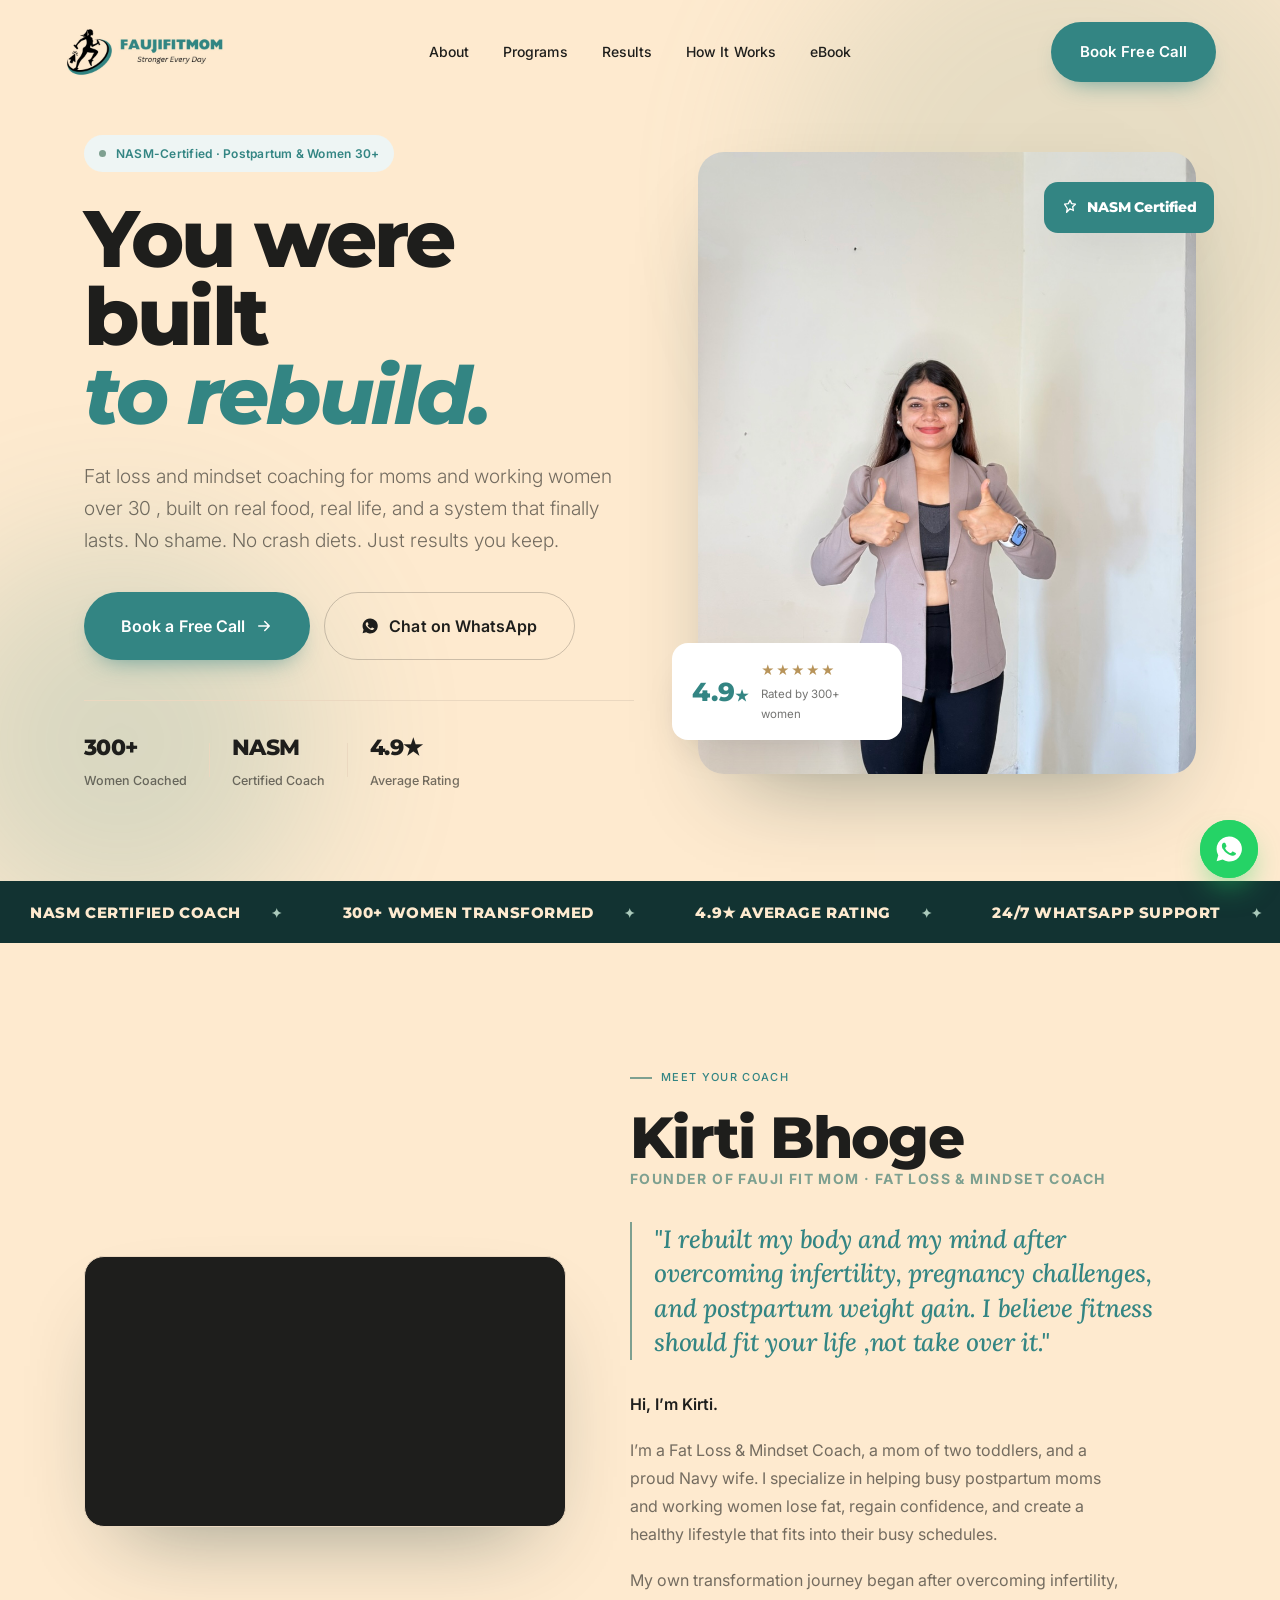
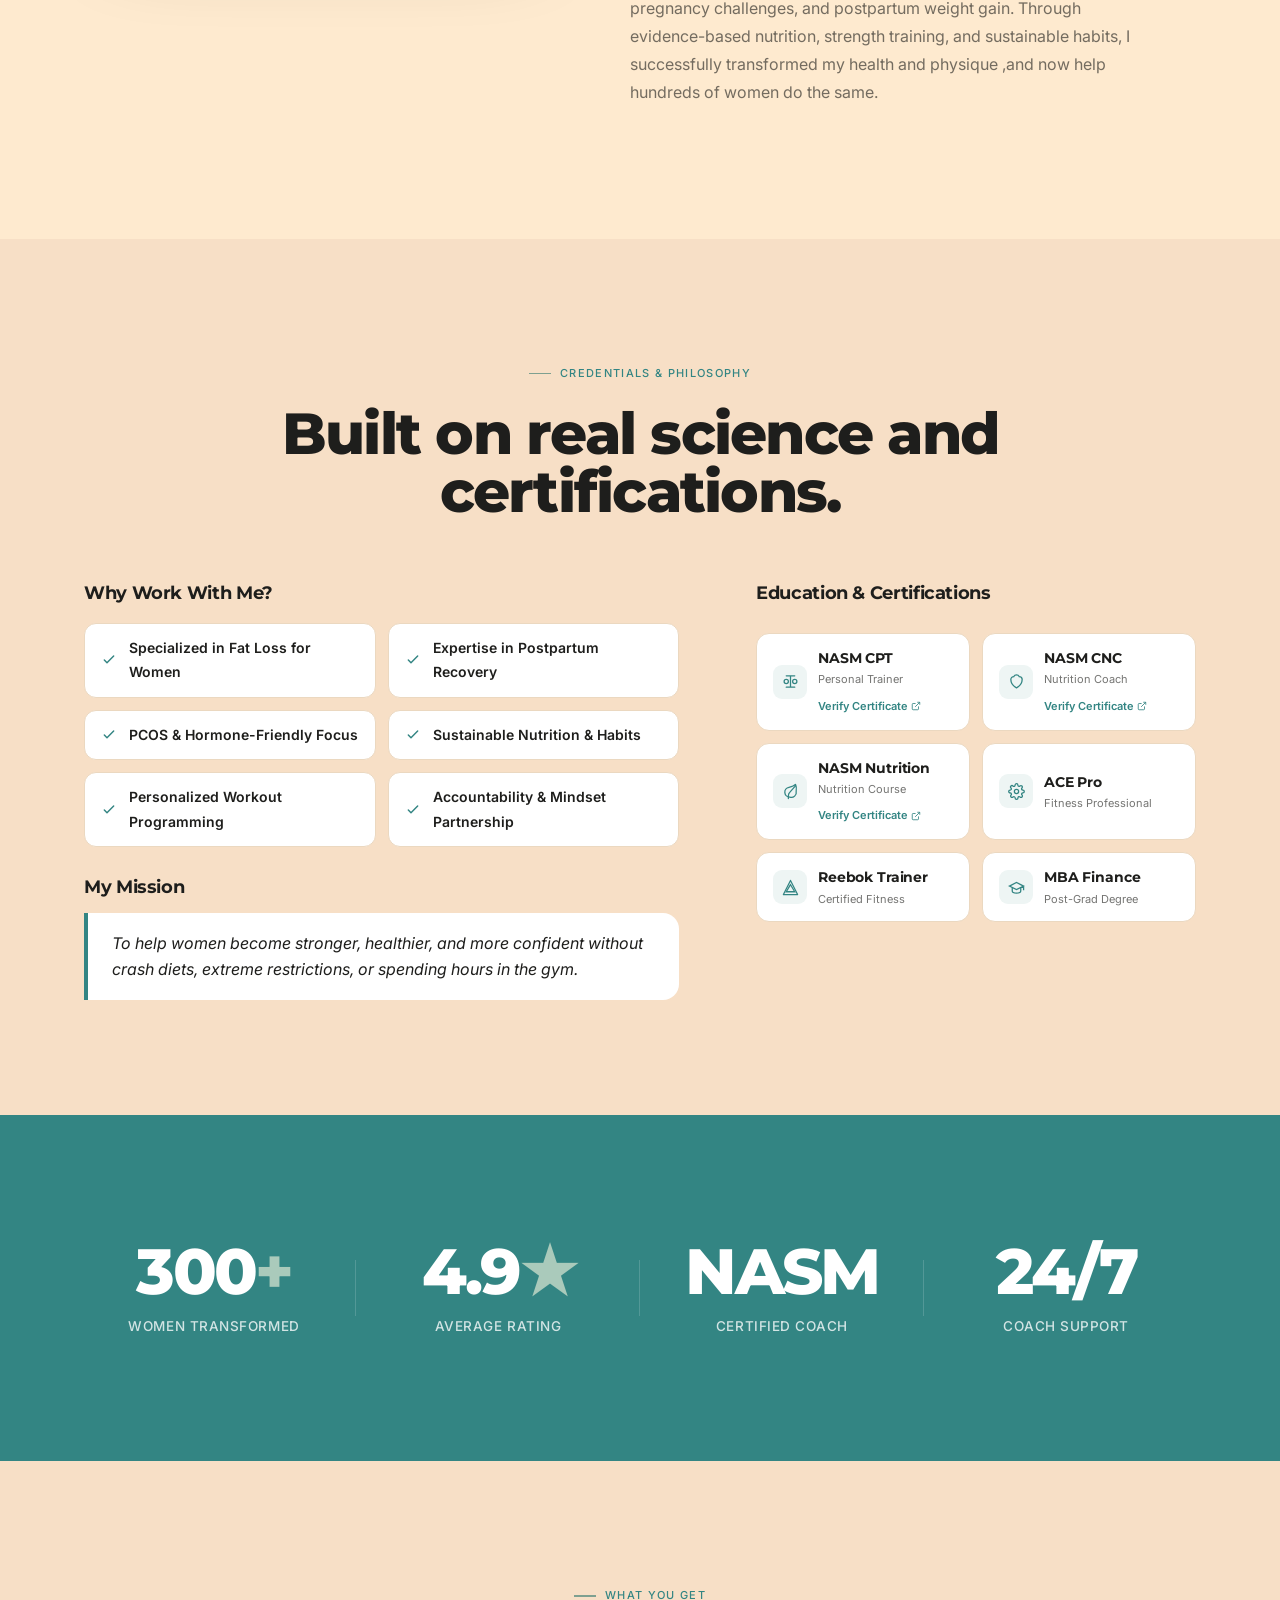
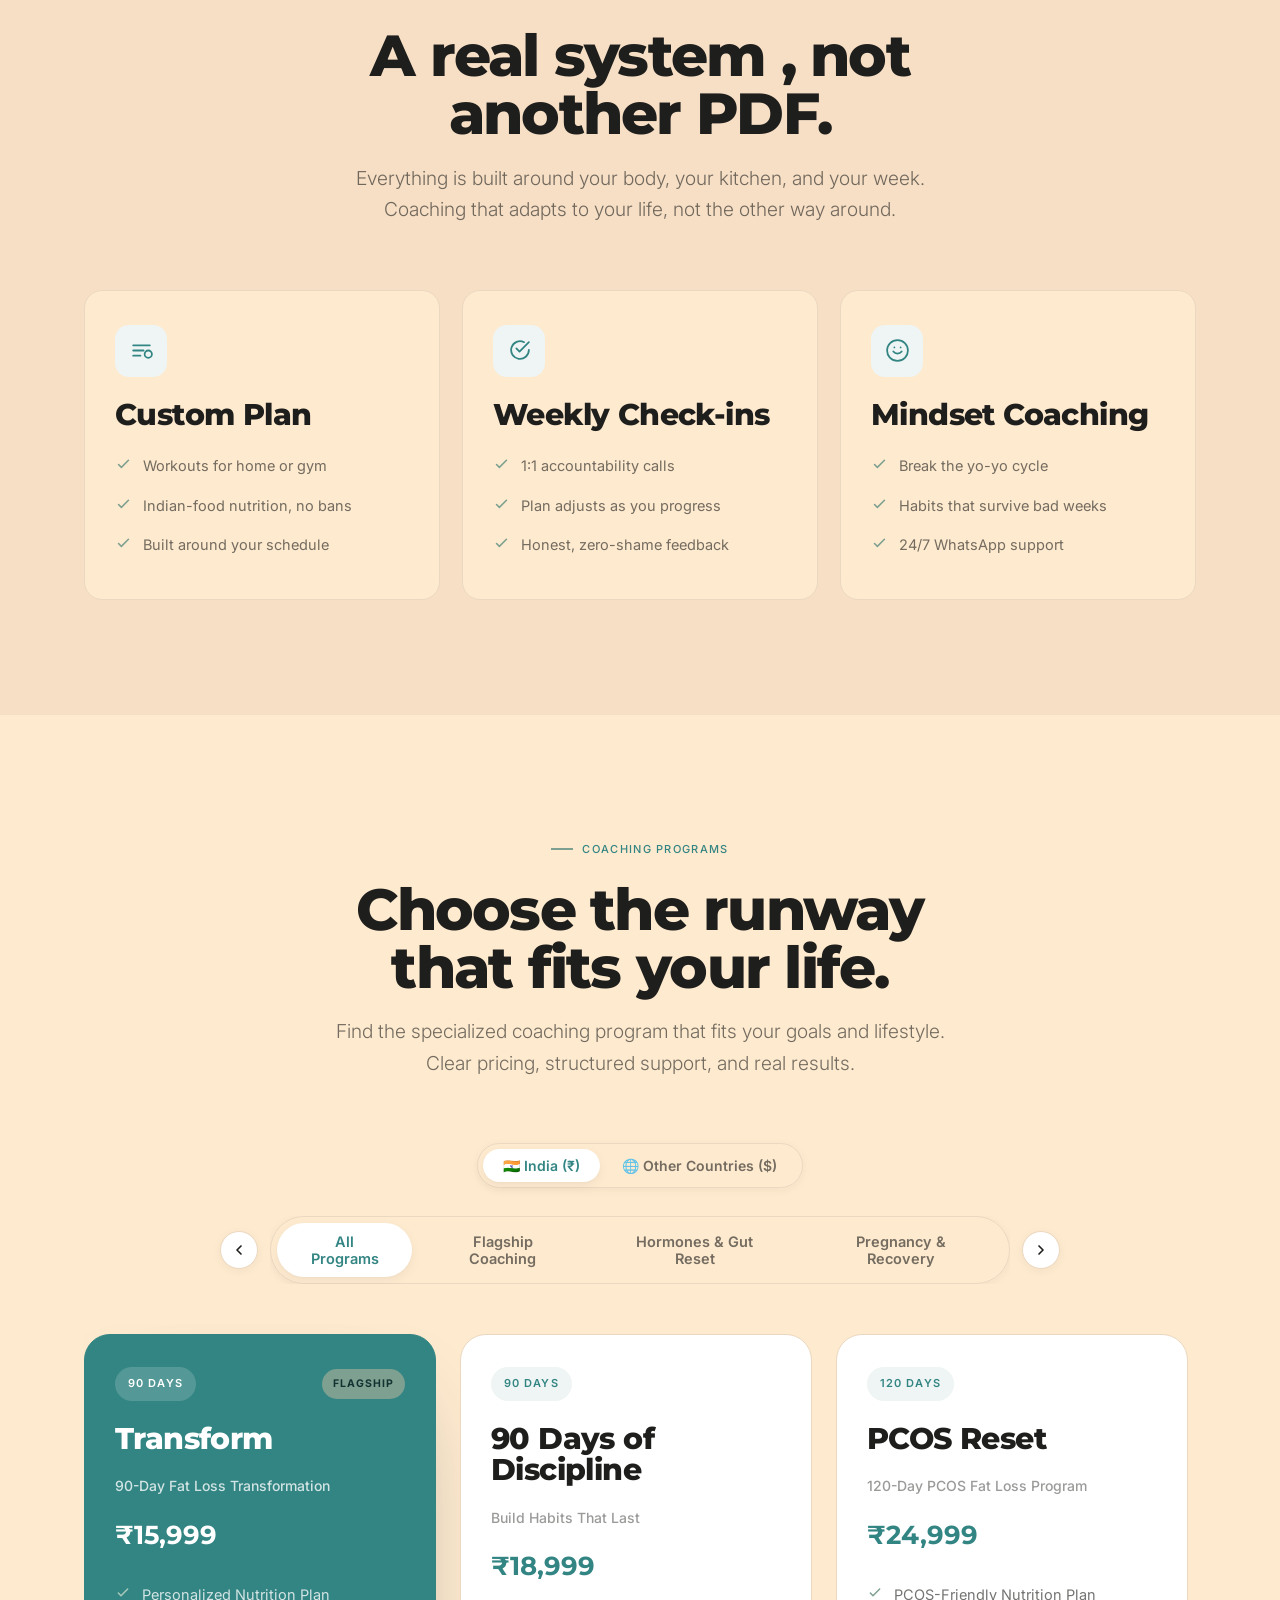
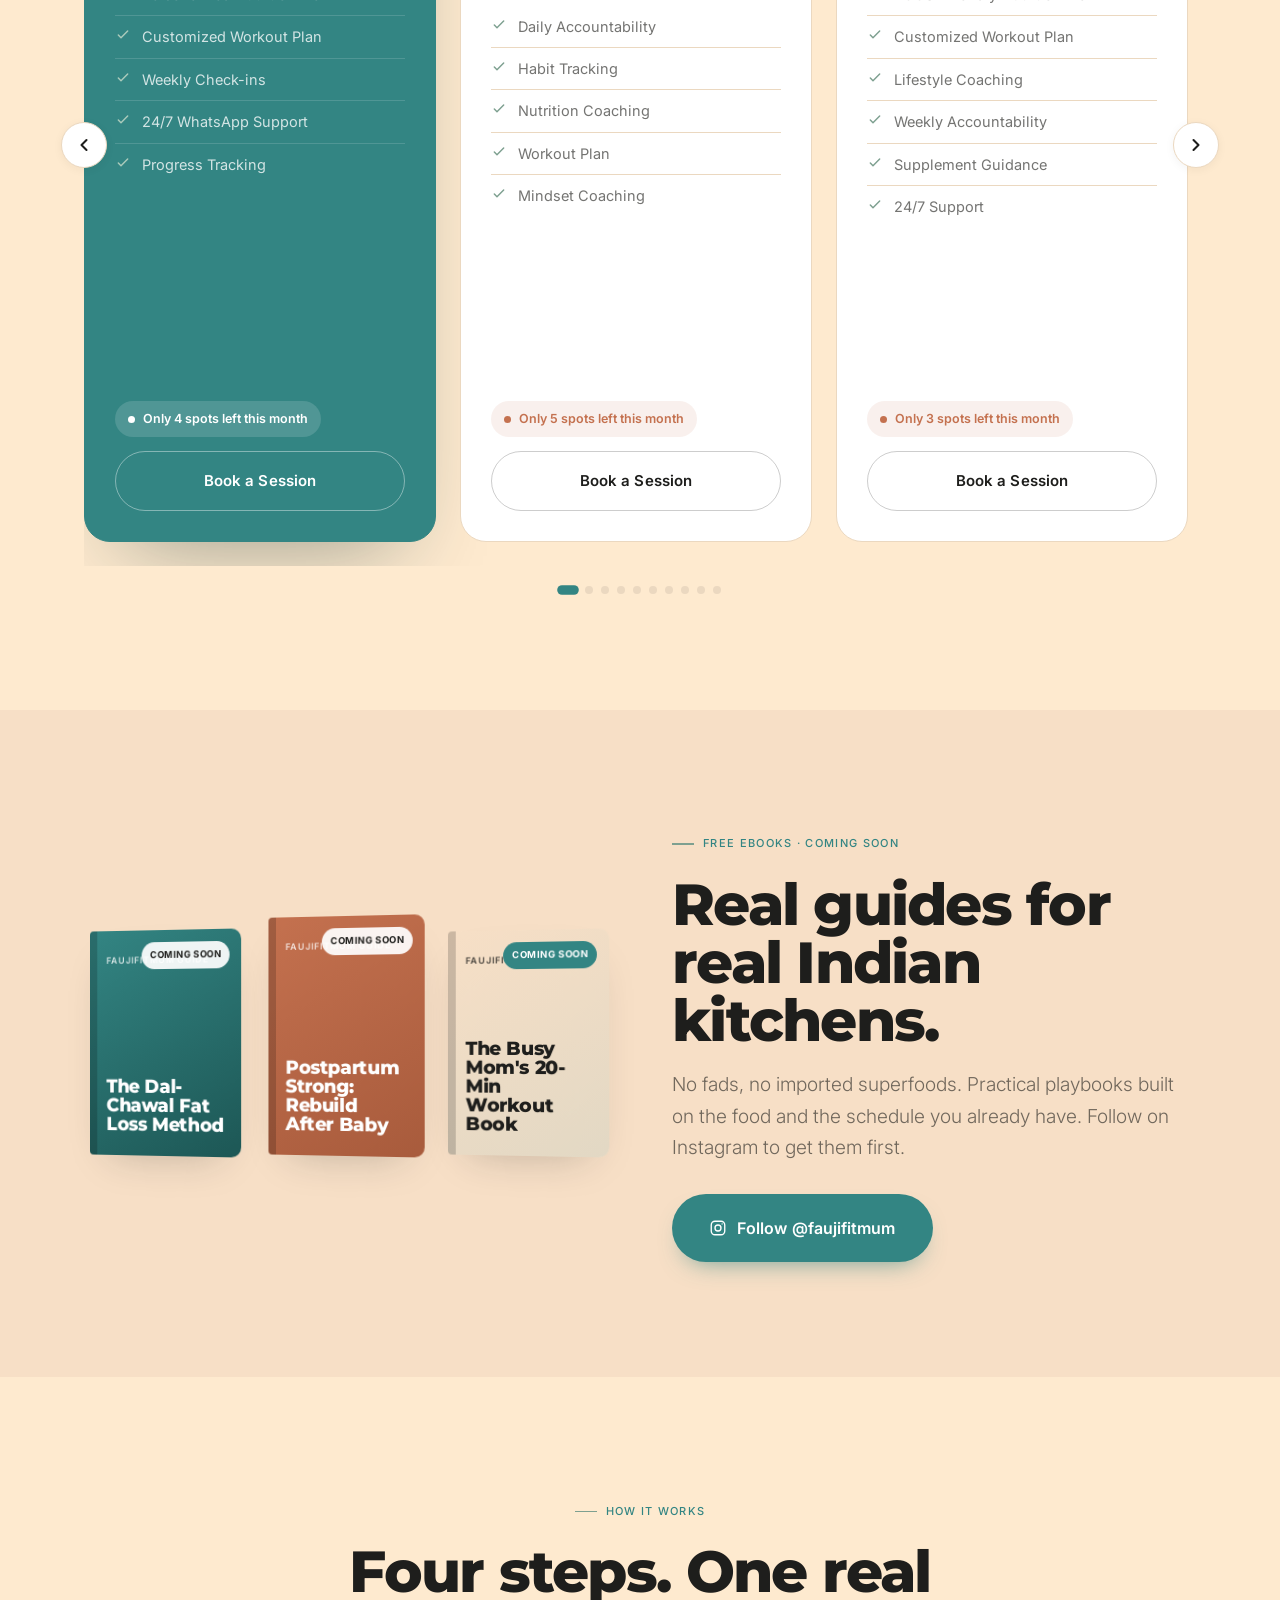
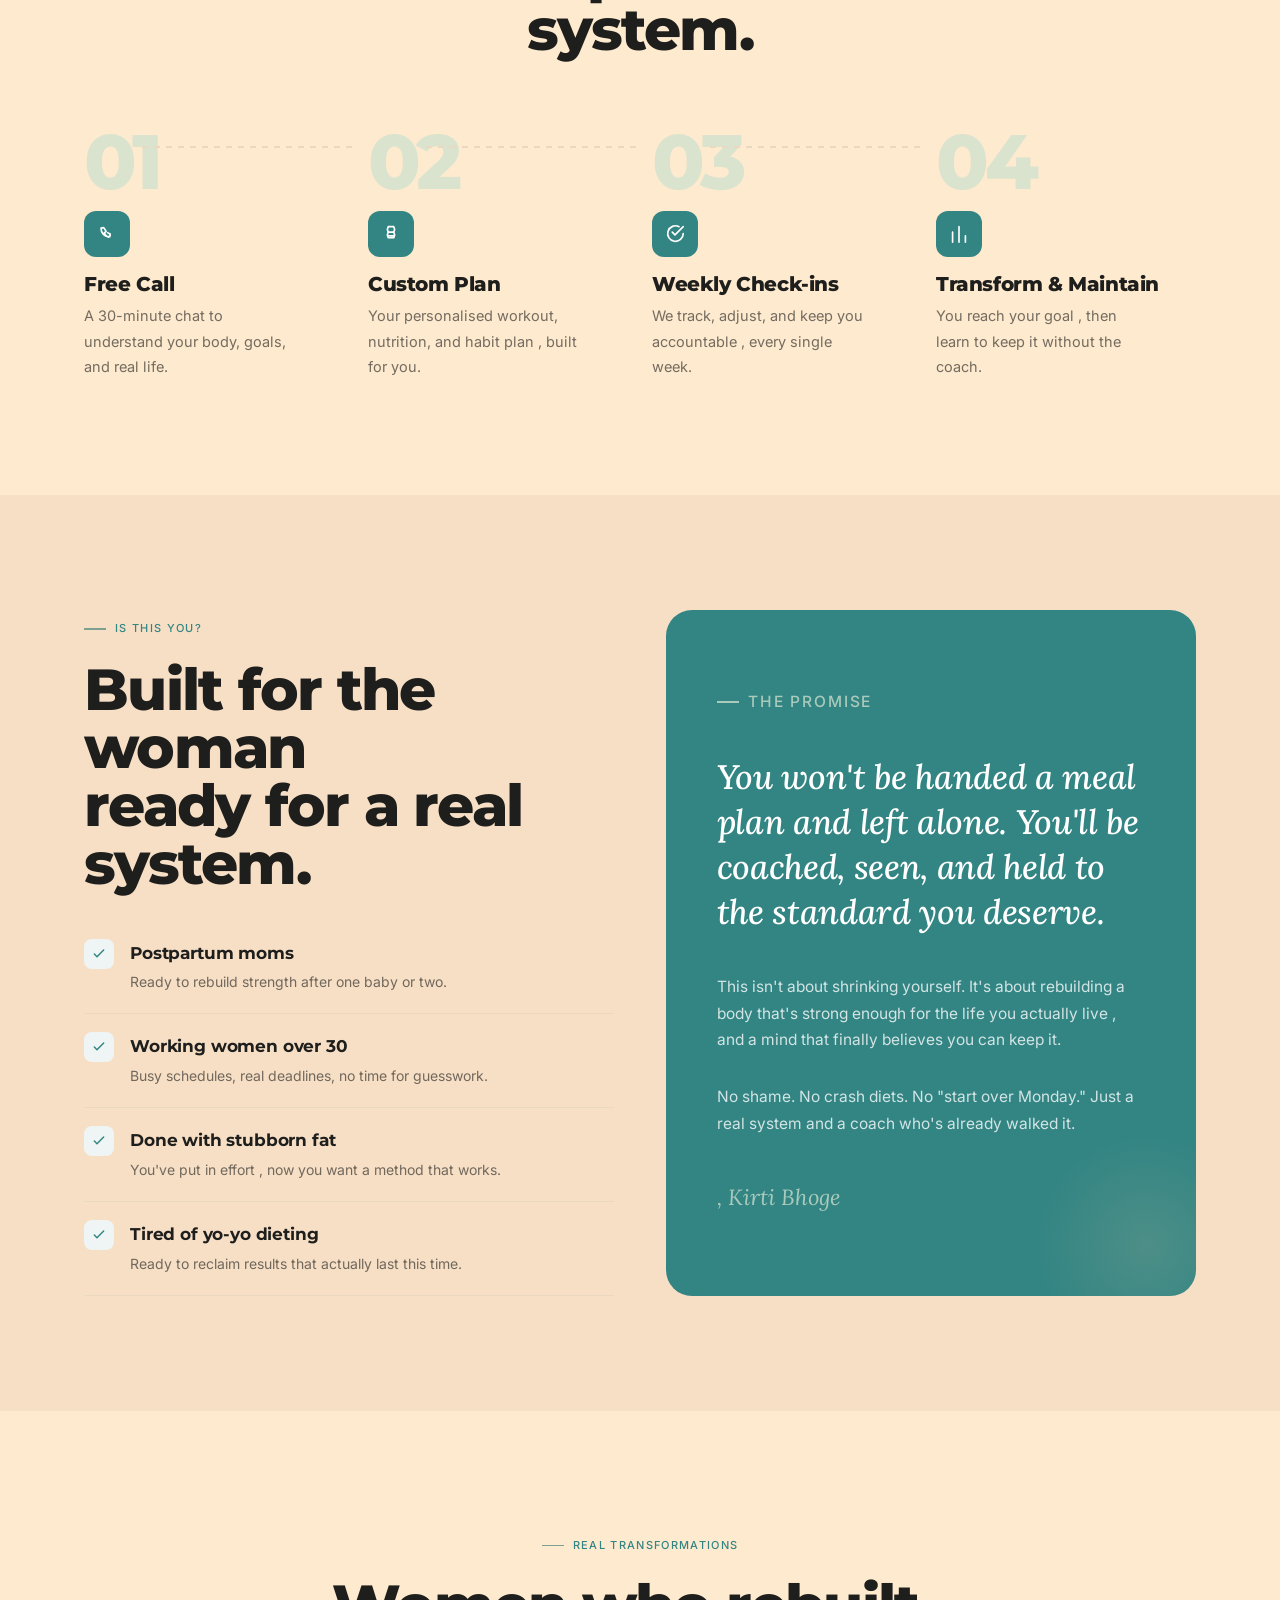
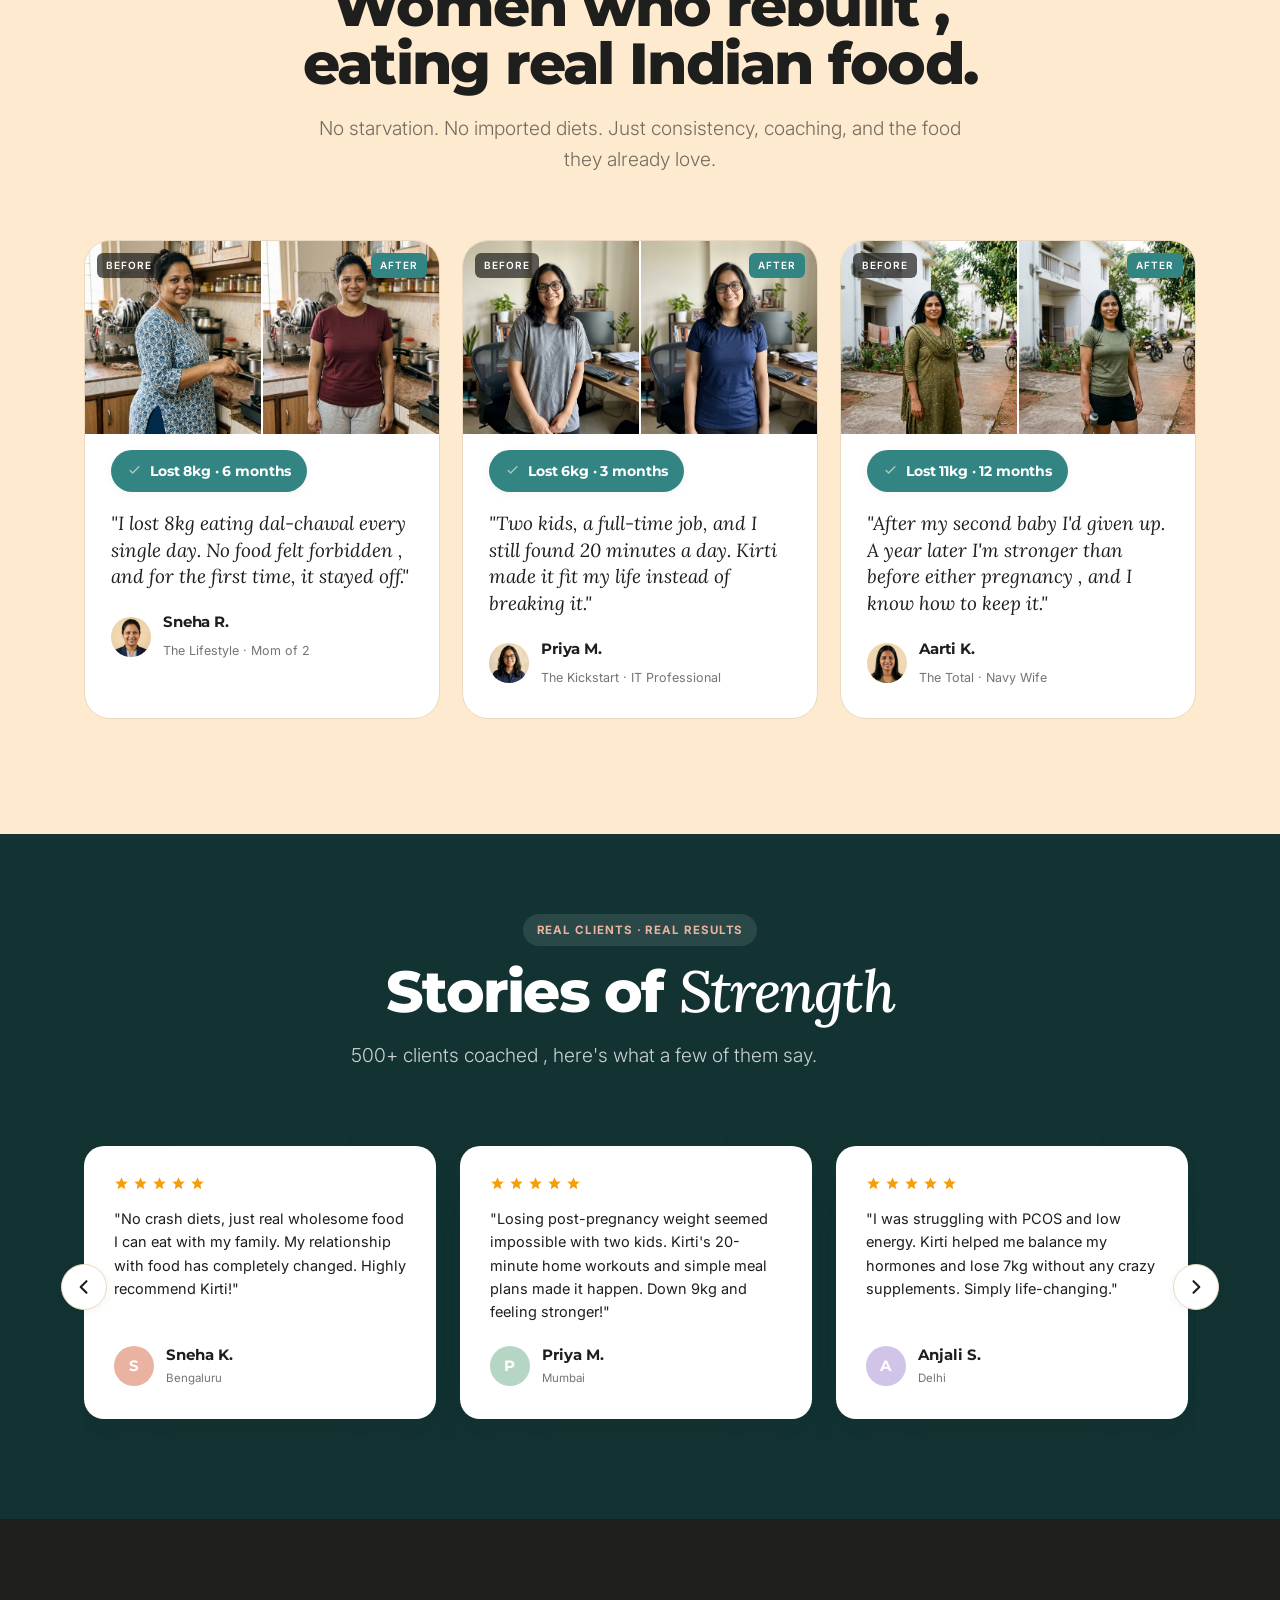
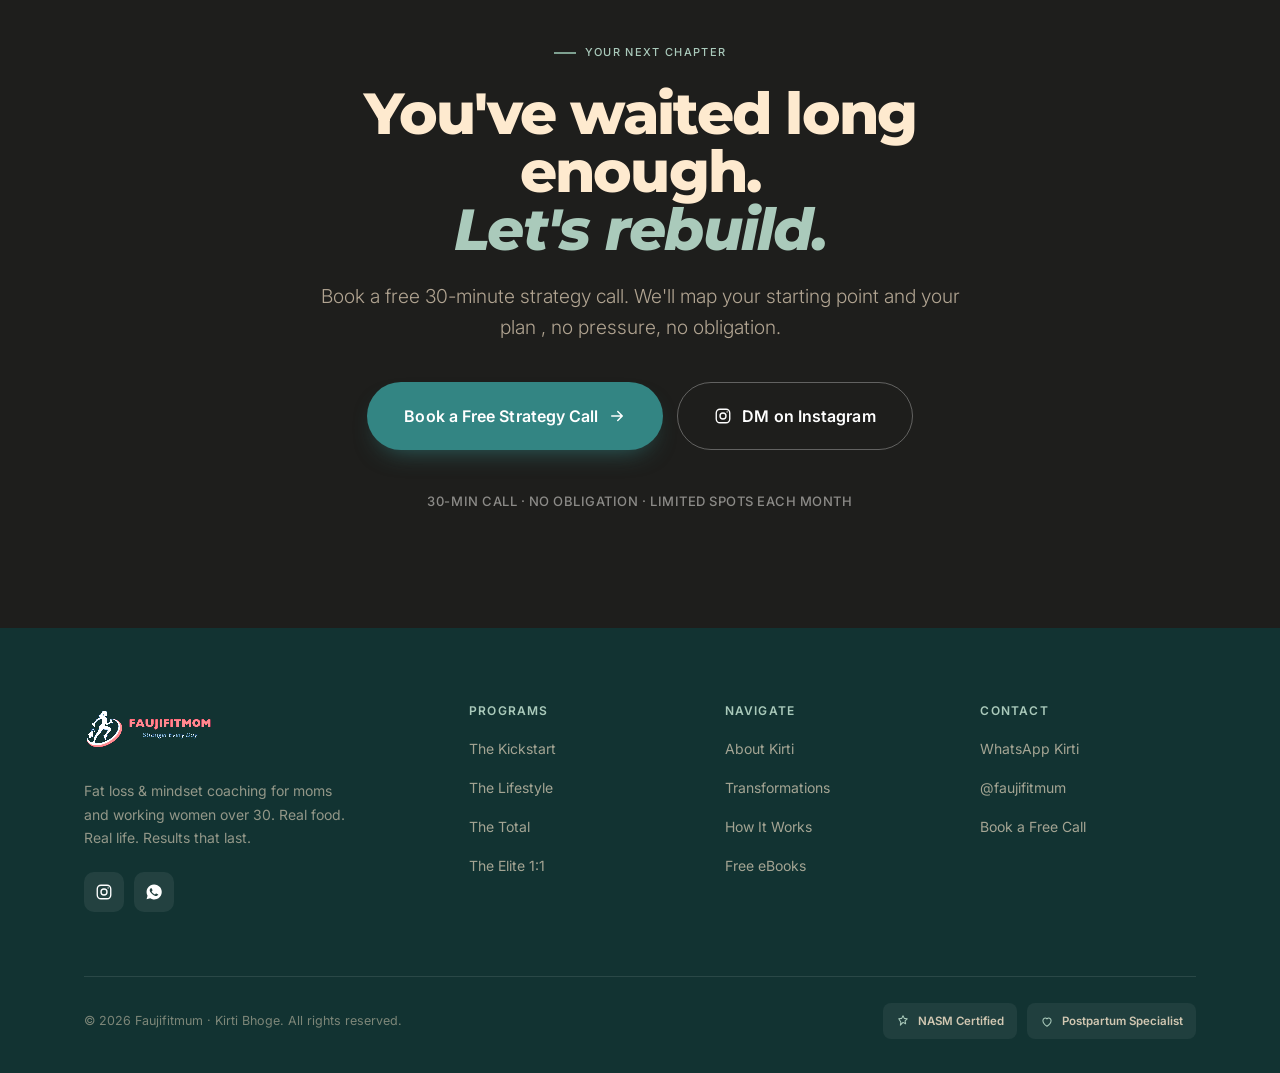
==== commit 32bf6629: "client req changes" ====
--- a/index.html
+++ b/index.html
@@ -9,8 +9,8 @@
     <link rel="preconnect" href="https://fonts.googleapis.com" />
     <link rel="preconnect" href="https://fonts.gstatic.com" crossorigin />
     <link href="https://fonts.googleapis.com/css2?family=Montserrat:wght@600;700;800;900&family=Inter:wght@300;400;500;600;700&family=Lora:ital,wght@1,400;1,500;1,600&display=swap" rel="stylesheet" />
-    <script type="module" crossorigin src="./assets/index-BihV3qk3.js"></script>
-    <link rel="stylesheet" crossorigin href="./assets/index-D38ggcny.css">
+    <script type="module" crossorigin src="./assets/index-BJ-yKepr.js"></script>
+    <link rel="stylesheet" crossorigin href="./assets/index-BdVKp8EV.css">
   </head>
   <body>
     <div id="root"></div>
--- a/assets/index-BdVKp8EV.css
+++ b/assets/index-BdVKp8EV.css
@@ -0,0 +1 @@
+:root{--green: #338583;--green-deep: #1d5755;--green-ink: #123332;--sage: #7ea090;--sage-soft: #aacabb;--cream: #feeacf;--charcoal: #1E1E1C;--terracotta: #C4714F;--terracotta-deep:#A85B3C;--sand: #f7dfc6;--gold: #B8945A;--green-tint: #eef5f4;--green-tint-2: #dae3ce;--cream-line: #ebd8c0;--charcoal-60: rgba(30,30,28,.62);--charcoal-45: rgba(30,30,28,.45);--on-green-70: rgba(255,255,255,.78);--accent: var(--sage);--font-head: "Montserrat", sans-serif;--font-body: "Inter", sans-serif;--font-quote: "Lora", serif;--section-y: clamp(72px, 9vw, 140px);--gutter: clamp(20px, 5vw, 84px);--maxw: 1240px;--radius: 18px;--radius-lg: 26px;--shadow-sm: 0 2px 10px rgba(30,30,28,.05);--shadow-md: 0 18px 44px -22px rgba(30,30,28,.28);--shadow-lg: 0 40px 90px -40px rgba(18,51,50,.45);--ease: cubic-bezier(.22, 1, .36, 1)}*{box-sizing:border-box}html{scroll-behavior:smooth}body{margin:0;background:var(--cream);color:var(--charcoal);font-family:var(--font-body);font-weight:400;line-height:1.75;-webkit-font-smoothing:antialiased;text-rendering:optimizeLegibility;overflow-x:clip}img{display:block;max-width:100%}a{color:inherit;text-decoration:none}.scroll-progress{position:fixed;top:0;left:0;height:3px;background:linear-gradient(90deg,var(--sage),var(--green));z-index:200;transform-origin:left;transition:width .1s linear;border-radius:0 2px 2px 0;box-shadow:0 0 8px #4ab46499}.eyebrow{font-family:var(--font-body);font-weight:500;font-size:11px;letter-spacing:.12em;text-transform:uppercase;color:var(--green);display:inline-flex;align-items:center;gap:9px;margin:0 0 22px}.eyebrow:before{content:"";width:22px;height:1.5px;background:var(--accent);display:inline-block}.eyebrow.on-dark{color:var(--sage-soft)}.eyebrow.on-dark:before{background:var(--sage-soft)}.eyebrow.center{justify-content:center}h1,h2,h3,h4{font-family:var(--font-head);font-weight:800;color:var(--charcoal);margin:0;line-height:.98;letter-spacing:-.02em}.h1{font-size:clamp(44px,7vw,80px);letter-spacing:-.035em}.h2{font-size:clamp(34px,4.6vw,58px);letter-spacing:-.03em;line-height:1}.h3{font-size:clamp(22px,2.4vw,30px);letter-spacing:-.02em;line-height:1.05}.italic-line{font-style:italic}.gradient-text{background:linear-gradient(135deg,var(--green) 0%,var(--sage) 100%);-webkit-background-clip:text;-webkit-text-fill-color:transparent;background-clip:text}.subhead{font-weight:300;font-size:clamp(17px,1.5vw,21px);line-height:1.65;color:var(--charcoal-60);max-width:54ch}.wrap{max-width:var(--maxw);margin:0 auto;padding-inline:var(--gutter)}.section{padding-block:var(--section-y);position:relative}.section--sand{background:var(--sand)}.section--green{background:var(--green);color:#fff}.section--ink{background:var(--charcoal);color:var(--cream)}.section-head{max-width:760px;margin-bottom:clamp(40px,5vw,68px)}.section-head.center{margin-inline:auto;text-align:center}.btn{display:inline-flex;align-items:center;gap:10px;font-family:var(--font-body);font-weight:600;font-size:15px;letter-spacing:.005em;padding:16px 28px;border-radius:999px;border:1.5px solid transparent;cursor:pointer;transition:transform .35s var(--ease),background .3s var(--ease),color .3s var(--ease),border-color .3s var(--ease),box-shadow .35s var(--ease);white-space:nowrap}.btn svg{width:18px;height:18px;flex-shrink:0}.btn--primary{background:var(--green);color:#fff;box-shadow:0 12px 26px -14px #338583cc}.btn--primary:hover{background:var(--green-deep);transform:translateY(-2px);box-shadow:0 18px 34px -12px #338583e6}.btn--ghost{background:transparent;color:var(--charcoal);border-color:#1e1e1c38}.btn--ghost:hover{border-color:var(--green);color:var(--green);transform:translateY(-2px)}.btn--wa{background:transparent;color:var(--charcoal);border-color:#1e1e1c38}.btn--wa:hover{background:#25d366;border-color:#25d366;color:#fff;transform:translateY(-2px)}.btn--on-dark{color:#fff;border-color:#ffffff4d}.btn--on-dark:hover{background:#fff;color:var(--charcoal);border-color:#fff}.btn--lg{padding:19px 36px;font-size:16px}.btn--block{width:100%;justify-content:center}@media(prefers-reduced-motion:no-preference){.pulse{animation:gentlePulse 3.4s var(--ease) infinite}@keyframes gentlePulse{0%,to{box-shadow:0 12px 26px -14px #338583cc}50%{box-shadow:0 12px 30px -10px #338583f2,0 0 0 6px #7ea0901f}}}.nav{position:fixed;inset:0 0 auto 0;z-index:100;display:flex;align-items:center;justify-content:space-between;padding:22px var(--gutter);transition:background .4s var(--ease),padding .4s var(--ease),box-shadow .4s var(--ease),border-color .4s var(--ease);border-bottom:1px solid transparent}.nav.scrolled{background:#feeacfe0;backdrop-filter:blur(18px) saturate(1.2);-webkit-backdrop-filter:blur(18px) saturate(1.2);padding-block:14px;box-shadow:0 1px 0 var(--cream-line),0 4px 20px #1e1e1c0a}.logo-zone{display:inline-flex;align-items:center;gap:11px;position:relative}.logo-mark{width:34px;height:34px;border-radius:9px;background:var(--green);color:var(--sage-soft);display:grid;place-items:center;flex:none;transition:transform .3s var(--ease)}.logo-mark--img{background:none;overflow:hidden}.logo-image{width:100%;height:100%;object-fit:cover;border-radius:9px}.nav .logo-mark--img{display:block;overflow:visible;width:auto;height:60px;border-radius:0;transition:height .4s var(--ease)}.nav .logo-image{display:block;width:auto;height:60px;max-height:100%;object-fit:contain;border-radius:0;transition:height .4s var(--ease)}.nav.scrolled .logo-mark--img,.nav.scrolled .logo-image{height:48px}.footer-brand .logo-mark--img{display:block;overflow:visible;width:auto;height:48px;border-radius:0;background:none}.footer-brand .logo-image{display:block;width:auto;height:48px;max-height:100%;object-fit:contain;border-radius:0;filter:invert(1) contrast(3);mix-blend-mode:screen}.logo-zone:hover .logo-mark{transform:rotate(-3deg) scale(1.03)}.logo-mark svg{width:19px;height:19px}.logo-word{font-family:var(--font-head);font-weight:800;font-size:19px;letter-spacing:-.04em;color:var(--charcoal)}.logo-word sup{font-size:9px;font-weight:700;top:-.9em;margin-left:1px}.nav-links{display:flex;gap:34px;align-items:center;position:absolute;left:50%;transform:translate(-50%)}.nav-links a{font-size:14px;font-weight:500;color:var(--charcoal);letter-spacing:.005em;position:relative;padding:4px 0;transition:color .25s var(--ease)}.nav-links a:after{content:"";position:absolute;left:0;bottom:-2px;height:1.5px;width:0;background:var(--accent);transition:width .3s var(--ease)}.nav-links a:hover{color:var(--green)}.nav-links a:hover:after{width:100%}.nav-right{display:flex;align-items:center;gap:14px}.nav-right .nav-toggle{display:none}.mobile-menu{position:fixed;top:0;right:0;bottom:0;left:0;z-index:120;background:var(--cream);display:flex;flex-direction:column;padding:80px var(--gutter) 40px;transform:translateY(-100%);transition:transform .5s var(--ease),visibility .5s;visibility:hidden}.mobile-menu.open{transform:none;visibility:visible}.mobile-menu a{font-family:var(--font-head);font-weight:800;font-size:30px;letter-spacing:-.03em;padding:14px 0;border-bottom:1px solid var(--cream-line);transition:color .2s var(--ease)}.mobile-menu a:hover{color:var(--green)}.mobile-menu .btn{margin-top:26px}.mm-close{position:absolute;top:22px;right:var(--gutter);width:44px;height:44px;border-radius:50%;border:1px solid var(--cream-line);background:#fff;display:grid;place-items:center;cursor:pointer;transition:background .2s var(--ease),transform .3s var(--ease)}.mm-close:hover{background:var(--green-tint);transform:rotate(90deg)}.icon-btn{width:44px;height:44px;border-radius:50%;border:1px solid var(--cream-line);background:#ffffff80;display:grid;place-items:center;cursor:pointer}.icon-btn svg{width:20px;height:20px}.hero{position:relative;padding-top:clamp(120px,15vh,180px);padding-bottom:clamp(48px,7vw,96px);overflow:hidden}.hero-orb{position:absolute;border-radius:50%;filter:blur(80px);pointer-events:none;opacity:.18}.hero-orb-1{width:600px;height:600px;background:var(--sage);top:-100px;right:-100px;animation:orbDrift1 18s ease-in-out infinite}.hero-orb-2{width:400px;height:400px;background:var(--green);bottom:-60px;left:-80px;animation:orbDrift2 22s ease-in-out infinite}@media(prefers-reduced-motion:no-preference){@keyframes orbDrift1{0%,to{transform:translate(0) scale(1)}50%{transform:translate(-40px,60px) scale(1.1)}}@keyframes orbDrift2{0%,to{transform:translate(0) scale(1)}50%{transform:translate(50px,-40px) scale(1.08)}}}.hero-grid{display:grid;grid-template-columns:1.05fr .95fr;gap:clamp(34px,5vw,76px);align-items:center;position:relative}.hero-kicker{display:inline-flex;align-items:center;gap:10px;background:var(--green-tint);color:var(--green);padding:8px 15px;border-radius:999px;font-size:12px;font-weight:600;letter-spacing:.02em;margin-bottom:28px}.hero-kicker .dot{width:7px;height:7px;border-radius:50%;background:var(--sage);animation:dotPulse 2s ease-in-out infinite}@keyframes dotPulse{0%,to{opacity:1}50%{opacity:.4}}.hero h1{margin-bottom:26px}.hero h1 .italic-line{color:var(--green);display:block}.hero .subhead{margin-bottom:36px}.hero-cta{display:flex;gap:14px;flex-wrap:wrap;margin-bottom:40px}.hero-stats{display:flex;align-items:center;gap:22px;flex-wrap:wrap;padding-top:28px;border-top:1px solid var(--cream-line)}.hero-stat{display:flex;flex-direction:column;gap:2px}.hero-stat b{font-family:var(--font-head);font-weight:800;font-size:22px;letter-spacing:-.03em}.hero-stat span{font-size:12.5px;color:var(--charcoal-60);font-weight:500}.hero-stat-sep{width:1px;height:34px;background:var(--cream-line)}.hero-media{position:relative}.hero-media .img-placeholder.slot-main{width:100%;aspect-ratio:4/5;box-shadow:var(--shadow-lg);border-radius:var(--radius-lg)}.badge-float{position:absolute;left:-26px;bottom:34px;background:#fff;border-radius:16px;padding:16px 20px;box-shadow:var(--shadow-md);display:flex;align-items:center;gap:13px;max-width:230px;animation:floatBob 4s ease-in-out infinite}@keyframes floatBob{0%,to{transform:translateY(0)}50%{transform:translateY(-8px)}}.badge-float .rating{font-family:var(--font-head);font-weight:800;font-size:26px;color:var(--green);line-height:1}.badge-float .stars{color:var(--gold);font-size:13px;letter-spacing:1px}.badge-float small{display:block;font-size:11.5px;color:var(--charcoal-60);margin-top:2px}.badge-cert{position:absolute;right:-18px;top:30px;background:var(--green);color:#fff;border-radius:14px;padding:13px 17px;box-shadow:var(--shadow-md);font-family:var(--font-head);font-weight:800;font-size:14px;letter-spacing:-.01em;display:flex;align-items:center;gap:8px;animation:floatBob 4s ease-in-out infinite .8s}.ticker{background:var(--green-ink);color:var(--cream);padding:17px 0;overflow:hidden;white-space:nowrap;position:relative}.ticker-track{display:inline-flex;align-items:center;gap:0;will-change:transform}@media(prefers-reduced-motion:no-preference){.ticker-track{animation:tickerScroll 34s linear infinite}@keyframes tickerScroll{to{transform:translate(-50%)}}}.ticker-item{font-family:var(--font-head);font-weight:800;font-size:15px;letter-spacing:.04em;text-transform:uppercase;padding:0 30px;display:inline-flex;align-items:center;gap:30px;color:var(--cream)}.ticker-item .star{color:var(--sage-soft);font-size:13px}.img-placeholder{display:flex;align-items:center;justify-content:center;border-radius:var(--radius);overflow:hidden;position:relative}.img-placeholder svg{opacity:.3}.img-placeholder .ph-label{position:absolute;bottom:14px;left:0;right:0;text-align:center;font-size:11px;font-weight:600;letter-spacing:.08em;text-transform:uppercase;color:#ffffffb3}.img-placeholder.circle{border-radius:50%}.ph-hero{background:linear-gradient(145deg,#123332,#338583,#7ea090 80%,#aacabb)}.ph-about-tall{background:linear-gradient(160deg,#338583,#4e837b,#aacabb)}.ph-about-a{background:linear-gradient(135deg,#7ea090,#338583)}.ph-about-b{background:linear-gradient(135deg,#aacabb,#7ea090 60%,#338583)}.ph-before{background:linear-gradient(145deg,#d6cfc4,#bfb3a3)}.ph-after{background:linear-gradient(145deg,#338583,#7ea090 60%,#aacabb)}.ph-avatar{background:linear-gradient(135deg,var(--green-tint) 0%,var(--sage-soft) 100%)}.about-grid{display:grid;grid-template-columns:.92fr 1.08fr;gap:clamp(36px,5vw,72px);align-items:center}.about-photos{display:grid;grid-template-columns:1fr 1fr;grid-template-rows:auto auto;gap:14px}.about-photos .slot-tall{grid-row:span 2;aspect-ratio:3/5}.about-photos .img-placeholder{width:100%}.about-photos .slot-a{aspect-ratio:4/5}.about-photos .slot-b{aspect-ratio:4/3}.about-pquote{font-family:var(--font-quote);font-style:italic;font-weight:500;font-size:clamp(18px,2.1vw,25px);line-height:1.38;letter-spacing:-.01em;color:var(--green);margin:30px 0;position:relative;padding-left:22px;border-left:2px solid var(--accent)}.coach-title{font-family:var(--font-body);font-weight:700;font-size:14px;text-transform:uppercase;letter-spacing:.1em;color:var(--accent);margin-top:-8px;margin-bottom:24px}.about-section-title{font-family:var(--font-head);font-size:18px;font-weight:700;color:var(--charcoal);margin-top:32px;margin-bottom:16px}.specialty-grid{display:grid;grid-template-columns:1fr 1fr;gap:12px;margin:20px 0 32px}.specialty-item{display:flex;align-items:center;gap:12px;background:var(--cream-bg);border:1px solid var(--cream-line);padding:12px 16px;border-radius:12px;font-size:14px;font-weight:600;color:var(--charcoal);transition:all .3s var(--ease)}.specialty-item:hover{border-color:var(--green);background:var(--green-tint);color:var(--green)}.specialty-item svg{color:var(--green);flex-shrink:0}.section--sand .specialty-item{background:#fff}@media(max-width:600px){.specialty-grid{grid-template-columns:1fr}}.about-body p{color:var(--charcoal-60);margin:0 0 18px;max-width:50ch}.about-body p strong{color:var(--charcoal);font-weight:600}.cert-cards{display:grid;grid-template-columns:repeat(2,1fr);gap:12px;margin-top:30px}.cert-card{display:flex;align-items:center;gap:11px;background:var(--cream);border:1px solid var(--cream-line);padding:12px 16px;border-radius:13px;transition:transform .3s var(--ease),box-shadow .3s var(--ease)}.cert-card:hover{transform:translateY(-2px);box-shadow:var(--shadow-sm)}.section--sand .cert-card{background:#fff}@media(max-width:480px){.cert-cards{grid-template-columns:1fr}}.cert-card .ci{width:34px;height:34px;border-radius:9px;background:var(--green-tint);color:var(--green);display:grid;place-items:center;flex:none}.cert-card .ci svg{width:17px;height:17px}.cert-card b{font-family:var(--font-head);font-weight:700;font-size:14px;display:block;letter-spacing:-.01em}.cert-card small{font-size:11px;color:var(--charcoal-60);display:block}.verify-cert-link{font-size:11px;color:var(--green);text-decoration:none;font-weight:600;display:inline-flex;align-items:center;margin-top:3px;transition:color .2s var(--ease)}.verify-cert-link:hover{color:var(--green-deep);text-decoration:underline}.credentials-grid{display:grid;grid-template-columns:1.15fr .85fr;gap:clamp(36px,6vw,80px);align-items:start}.mission-box{background:#fff;border-left:4px solid var(--green);padding:18px 24px;border-radius:0 16px 16px 0;margin-top:14px}.mission-box p{font-family:var(--font-body);font-size:16px;line-height:1.6;color:var(--charcoal);font-style:italic;margin:0}.video-container{position:relative;width:100%;max-width:800px;margin:40px auto 0;aspect-ratio:16 / 9;border-radius:20px;overflow:hidden;box-shadow:var(--shadow-lg);border:1px solid var(--cream-line);background:var(--charcoal)}.video-container iframe{position:absolute;top:0;left:0;width:100%;height:100%;border:none}.stats-band{display:grid;grid-template-columns:repeat(4,1fr);gap:24px}.stat-cell{text-align:center;position:relative;padding:8px 12px}.stat-cell:not(:last-child):after{content:"";position:absolute;right:-12px;top:50%;transform:translateY(-50%);width:1px;height:56px;background:#ffffff29}.stat-num{font-family:var(--font-head);font-weight:800;font-size:clamp(40px,5vw,64px);letter-spacing:-.04em;line-height:1;color:#fff}.stat-num .suffix{color:var(--sage-soft)}.stat-label{margin-top:12px;font-size:13.5px;letter-spacing:.04em;text-transform:uppercase;color:var(--on-green-70);font-weight:500}.feature-grid{display:grid;grid-template-columns:repeat(3,1fr);gap:22px}.feature-card{background:#fff;border:1px solid var(--cream-line);border-radius:var(--radius);padding:34px 30px;position:relative;overflow:hidden;transition:transform .4s var(--ease),box-shadow .4s var(--ease)}.section--sand .feature-card{background:var(--cream)}.feature-card:before{content:"";position:absolute;top:0;left:0;right:0;height:4px;background:linear-gradient(90deg,var(--sage),var(--green));transform:scaleX(0);transform-origin:left;transition:transform .45s var(--ease)}.feature-card:hover{transform:translateY(-5px);box-shadow:var(--shadow-md)}.feature-card:hover:before{transform:scaleX(1)}.feat-icon{width:52px;height:52px;border-radius:14px;background:var(--green-tint);color:var(--green);display:grid;place-items:center;margin-bottom:22px;transition:background .3s var(--ease),transform .3s var(--ease)}.feature-card:hover .feat-icon{background:var(--green);color:#fff;transform:rotate(-6deg)}.feat-icon svg{width:25px;height:25px}.feature-card h3{margin-bottom:16px}.feat-list{list-style:none;padding:0;margin:0}.feat-list li{display:flex;gap:11px;padding:7px 0;font-size:14.5px;color:var(--charcoal-60)}.feat-list li svg{width:17px;height:17px;color:var(--sage);flex:none;margin-top:3px}.tabs-slider-wrapper{position:relative;display:flex;align-items:center;justify-content:center;gap:12px;width:100%;margin:0 auto 40px;max-width:860px;padding:0 10px}.tabs-arrow{display:flex;align-items:center;justify-content:center;width:38px;height:38px;border-radius:50%;background:#fff;border:1px solid var(--cream-line);color:var(--charcoal);cursor:pointer;box-shadow:var(--shadow-sm);transition:all .3s var(--ease);flex-shrink:0;z-index:2}.tabs-arrow:hover{background:var(--green);color:#fff;border-color:var(--green);box-shadow:var(--shadow-md)}.program-tabs-container{flex:1;overflow-x:auto;scrollbar-width:none;-webkit-overflow-scrolling:touch;display:flex;justify-content:flex-start}.program-tabs-container::-webkit-scrollbar{display:none}@media(min-width:769px){.program-tabs-container{justify-content:center}}.program-tabs{display:inline-flex;background:var(--cream-bg);border:1px solid var(--cream-line);padding:6px;border-radius:999px;gap:4px;box-shadow:var(--shadow-sm)}.program-tab{background:transparent;border:none;color:var(--charcoal-60);font-family:var(--font-body);font-weight:600;font-size:14.5px;padding:10px 24px;border-radius:999px;cursor:pointer;transition:all .3s var(--ease);outline:none}.program-tab:hover{color:var(--green);background:#7ea09014}.program-tab.active{background:#fff;color:var(--green);box-shadow:0 4px 12px #0000000d,0 1px 3px #00000005}.pricing-toggle-container{display:flex;justify-content:center;margin-top:16px;margin-bottom:28px}.pricing-toggle{display:inline-flex;background:var(--cream-bg);border:1px solid var(--cream-line);padding:5px;border-radius:999px;gap:2px;box-shadow:var(--shadow-sm);position:relative}.pricing-toggle-btn{background:transparent;border:none;color:var(--charcoal-60);font-family:var(--font-body);font-weight:600;font-size:14px;padding:8px 20px;border-radius:999px;cursor:pointer;transition:all .3s var(--ease);outline:none;display:flex;align-items:center;gap:6px}.pricing-toggle-btn:hover{color:var(--green);background:#7ea0900d}.pricing-toggle-btn.active{background:#fff;color:var(--green);box-shadow:0 4px 12px #0000000d,0 1px 3px #00000005}.prog-price-value{font-family:var(--font-head);font-size:26px;font-weight:700;color:var(--green);margin-bottom:16px;margin-top:-8px}.featured .prog-price-value{color:#fff}.elite .prog-price-value{color:var(--gold)}.slider-wrapper{position:relative;display:flex;align-items:center;width:100%}.programs-slider{display:flex;overflow-x:auto;scroll-behavior:smooth;gap:24px;width:100%;padding:10px 4px 24px;scrollbar-width:none;-webkit-overflow-scrolling:touch}.programs-slider::-webkit-scrollbar{display:none}.programs-slider .program-card{flex:0 0 calc((100% - 48px) / 3);min-width:320px;transition:transform .4s var(--ease),box-shadow .4s var(--ease)}.programs-slider .program-card:hover{transform:translateY(-6px);box-shadow:var(--shadow-lg)}.slider-arrow{position:absolute;top:50%;transform:translateY(-50%);width:46px;height:46px;border-radius:50%;background:#fff;border:1px solid var(--cream-line);color:var(--charcoal);display:flex;align-items:center;justify-content:center;cursor:pointer;z-index:10;box-shadow:var(--shadow-sm);transition:all .3s var(--ease)}.slider-arrow:hover{background:var(--green);color:#fff;border-color:var(--green);box-shadow:var(--shadow-md)}.slider-arrow.prev{left:-23px}.slider-arrow.next{right:-23px}.slider-dots{display:flex;justify-content:center;gap:8px;margin-top:20px}.slider-dot{width:8px;height:8px;border-radius:50%;background:var(--cream-line);border:none;cursor:pointer;transition:all .3s var(--ease);padding:0}.slider-dot:hover{background:var(--green-tint)}.slider-dot.active{background:var(--green);transform:scale(1.2);width:18px;border-radius:4px}@media(max-width:1024px){.programs-slider{scroll-snap-type:x mandatory}.programs-slider .program-card{flex:0 0 calc((100% - 24px)/2);scroll-snap-align:start}}@media(max-width:768px){.slider-arrow{display:flex;width:38px;height:38px;background:#fffffff2;-webkit-backdrop-filter:blur(4px);backdrop-filter:blur(4px);z-index:10}.slider-arrow.prev{left:4px}.slider-arrow.next{right:4px}.programs-slider .program-card{flex:0 0 calc(100% - 32px);min-width:280px;scroll-snap-align:center}.programs-slider{gap:16px}}.program-card{background:#fff;border:1px solid var(--cream-line);border-radius:var(--radius-lg);padding:32px 30px 30px;display:flex;flex-direction:column;transition:transform .4s var(--ease),box-shadow .4s var(--ease);position:relative;cursor:pointer}.program-card:hover{transform:translateY(-5px);box-shadow:var(--shadow-md)}.program-card.featured{background:var(--green);color:#fff;border-color:var(--green);box-shadow:var(--shadow-lg)}.program-card.elite{border:1.5px solid var(--gold)}.prog-top{display:flex;align-items:center;justify-content:space-between;margin-bottom:22px}.duration-badge{font-family:var(--font-body);font-weight:600;font-size:11px;letter-spacing:.1em;text-transform:uppercase;padding:7px 13px;border-radius:999px;background:var(--green-tint);color:var(--green)}.featured .duration-badge{background:#ffffff29;color:#fff}.elite .duration-badge{background:#b8945a29;color:var(--gold)}.tag-best{font-family:var(--font-body);font-weight:700;font-size:10.5px;letter-spacing:.1em;text-transform:uppercase;background:var(--sage);color:var(--green-ink);padding:6px 11px;border-radius:999px;white-space:nowrap}.tag-gold{background:var(--gold);color:#fff}.program-card h3{margin-bottom:6px}.featured h3{color:#fff}.prog-price{font-size:14px;color:var(--charcoal-45);margin-bottom:22px;font-weight:500}.featured .prog-price{color:var(--on-green-70)}.prog-list{list-style:none;padding:0;margin:0 0 24px;flex:1}.prog-list li{display:flex;gap:11px;padding:8px 0;font-size:14.5px;color:var(--charcoal-60);border-bottom:1px solid var(--cream-line)}.prog-list li:last-child{border-bottom:none}.prog-list li svg{width:16px;height:16px;color:var(--sage);flex:none;margin-top:3px}.featured .prog-list li{color:var(--on-green-70);border-color:#ffffff24}.featured .prog-list li svg{color:var(--sage-soft)}.prog-foot{display:flex;flex-direction:column;gap:14px}.spots{display:inline-flex;align-items:center;gap:8px;align-self:flex-start;font-size:12.5px;font-weight:600;color:var(--terracotta);background:#c4714f1a;padding:7px 13px;border-radius:999px}.spots .pip{width:7px;height:7px;border-radius:50%;background:var(--terracotta);box-shadow:0 0 #c4714f80;animation:pip 2.2s var(--ease) infinite}@keyframes pip{0%,to{box-shadow:0 0 #c4714f73}50%{box-shadow:0 0 0 5px #c4714f00}}.featured .spots{background:#ffffff24;color:#fff}.featured .spots .pip{background:#fff}.featured .btn--wa{color:#fff;border-color:#fff6}.featured .btn--wa:hover{background:#fff;color:var(--green);border-color:#fff}.prog-sub{display:none;font-size:14px;color:var(--charcoal-60);margin-bottom:20px}.ebook-grid{display:grid;grid-template-columns:1fr 1fr;gap:clamp(36px,5vw,72px);align-items:center}.books{display:flex;gap:20px;perspective:1400px}.book{position:relative;flex:1;aspect-ratio:3/4.2;border-radius:4px 10px 10px 4px;box-shadow:var(--shadow-md);overflow:hidden;transform:rotateY(-14deg) translateZ(0);transform-style:preserve-3d;transition:transform .5s var(--ease)}.book:nth-child(2){margin-top:-14px;z-index:2}.book:hover{transform:rotateY(0) translateY(-6px)}.book .spine{position:absolute;left:0;top:0;bottom:0;width:8px;background:#0000002e}.book .book-inner{position:absolute;top:0;right:0;bottom:0;left:0;padding:22px 18px;display:flex;flex-direction:column;justify-content:space-between}.book.b1{background:linear-gradient(150deg,var(--green),var(--green-deep));color:#fff}.book.b2{background:linear-gradient(150deg,var(--terracotta),var(--terracotta-deep));color:#fff}.book.b3{background:linear-gradient(150deg,var(--sand),#E2D8C4);color:var(--charcoal)}.b-eyebrow{font-size:9px;font-weight:600;letter-spacing:.12em;text-transform:uppercase;opacity:.8}.b-title{font-family:var(--font-head);font-weight:800;font-size:clamp(15px,1.5vw,19px);line-height:1;letter-spacing:-.02em}.coming-pill{position:absolute;top:12px;right:12px;z-index:3;background:#ffffffeb;color:var(--charcoal);font-size:9.5px;font-weight:700;letter-spacing:.06em;text-transform:uppercase;padding:5px 9px;border-radius:999px}.book.b3 .coming-pill{background:var(--green);color:#fff}.steps{display:grid;grid-template-columns:repeat(4,1fr);gap:24px}.step{position:relative;padding-top:8px}.step-num{font-family:var(--font-head);font-weight:800;font-size:clamp(54px,6vw,78px);letter-spacing:-.05em;color:var(--green-tint-2);line-height:.8;margin-bottom:18px}.section--sand .step-num{color:#dfe8df}.step-icon{width:46px;height:46px;border-radius:12px;background:var(--green);color:#fff;display:grid;place-items:center;margin-bottom:18px;transition:transform .3s var(--ease),box-shadow .3s var(--ease)}.step:hover .step-icon{transform:scale(1.1) rotate(-6deg);box-shadow:0 8px 20px #3385834d}.step-icon svg{width:22px;height:22px}.step h3{font-size:20px;margin-bottom:9px}.step p{font-size:14.5px;color:var(--charcoal-60);margin:0;max-width:24ch}.step:not(:last-child) .step-icon:after{content:"";position:absolute;top:23px;left:58px;right:-12px;height:1.5px;background:repeating-linear-gradient(90deg,var(--cream-line) 0 6px,transparent 6px 12px)}.whom-grid{display:grid;grid-template-columns:1fr 1fr;gap:clamp(28px,4vw,56px);align-items:stretch}.whom-list{list-style:none;padding:0;margin:28px 0 0}.whom-list li{display:flex;gap:16px;align-items:flex-start;padding:18px 0;border-bottom:1px solid var(--cream-line)}.whom-list li .wc{width:30px;height:30px;border-radius:8px;background:var(--green-tint);color:var(--green);display:grid;place-items:center;flex:none}.whom-list li .wc svg{width:16px;height:16px}.whom-list li b{font-family:var(--font-head);font-weight:700;font-size:16.5px;display:block;letter-spacing:-.01em}.whom-list li span{font-size:14px;color:var(--charcoal-60)}.promise-box{background:var(--green);color:#fff;border-radius:var(--radius-lg);padding:clamp(34px,4vw,52px);display:flex;flex-direction:column;justify-content:center;position:relative;overflow:hidden}.promise-box:after{content:"";position:absolute;right:-60px;bottom:-60px;width:220px;height:220px;border-radius:50%;background:radial-gradient(circle,rgba(126,160,144,.35),transparent 70%)}.promise-box .quote{font-family:var(--font-quote);font-style:italic;font-weight:500;line-height:1.32;letter-spacing:-.01em;font-size:clamp(24px,2.8vw,34px);color:#fff;margin:18px 0 24px;position:relative}.promise-box p{color:var(--on-green-70);font-size:15.5px;line-height:1.7;position:relative}.promise-sig{margin-top:26px;font-family:var(--font-quote);font-style:italic;font-size:22px;color:var(--sage-soft);position:relative}.trans-grid{display:grid;grid-template-columns:repeat(3,1fr);gap:22px}.trans-card{background:#fff;border:1px solid var(--cream-line);border-radius:var(--radius-lg);overflow:hidden;transition:transform .4s var(--ease),box-shadow .4s var(--ease)}.section--sand .trans-card{background:var(--cream)}.trans-card:hover{transform:translateY(-5px);box-shadow:var(--shadow-md)}.trans-photos{display:grid;grid-template-columns:1fr 1fr;gap:2px;position:relative}.trans-photo-wrapper{width:100%;aspect-ratio:1/1.1;overflow:hidden;background:var(--cream-soft)}.trans-img{width:100%;height:100%;object-fit:cover;display:block;transition:transform .6s var(--ease)}.trans-card:hover .trans-img{transform:scale(1.04)}.ba-labels{position:absolute;top:12px;left:0;right:0;display:flex;justify-content:space-between;padding-inline:12px;pointer-events:none}.ba-label{background:#1e1e1cb3;color:#fff;font-size:10px;font-weight:600;letter-spacing:.1em;text-transform:uppercase;padding:4px 9px;border-radius:6px}.ba-label.after{background:var(--green)}.trans-body{padding:24px 26px 28px}.result-pill{display:inline-flex;align-items:center;gap:8px;background:var(--green);color:#fff;font-family:var(--font-head);font-weight:700;font-size:14px;letter-spacing:-.01em;padding:9px 16px;border-radius:999px;margin-bottom:18px;margin-top:-36px;position:relative;z-index:2;box-shadow:var(--shadow-sm)}.result-pill svg{width:15px;height:15px;color:var(--sage-soft)}.trans-quote{font-family:var(--font-quote);font-style:italic;font-size:19px;line-height:1.4;color:var(--charcoal);margin:0 0 20px}.trans-meta{display:flex;align-items:center;gap:12px}.trans-meta .av{width:40px;height:40px;border-radius:50%;flex-shrink:0}.trans-meta b{font-size:14.5px;font-family:var(--font-head);font-weight:700;display:block;letter-spacing:-.01em}.trans-meta span{font-size:12.5px;color:var(--charcoal-60)}.final-cta{text-align:center}.final-cta h2{color:var(--cream);margin-bottom:22px;max-width:16ch;margin-inline:auto}.final-cta h2 .italic-line{color:var(--sage-soft)}.final-cta .subhead{color:#feeacfa8;margin:0 auto 38px}.final-cta .hero-cta{justify-content:center}.final-meta{margin-top:26px;font-size:13px;letter-spacing:.04em;color:#faf8f480;text-transform:uppercase;font-weight:500}.footer{background:var(--green-ink);color:var(--cream);padding-block:clamp(56px,6vw,84px) 34px}.footer-grid{display:grid;grid-template-columns:1.6fr 1fr 1fr 1fr;gap:40px}.footer-brand .logo-word{color:#fff}.footer-brand .logo-mark{background:none}.footer-brand p{color:#feeacf8c;font-size:14px;max-width:30ch;margin:18px 0 22px;line-height:1.7}.socials{display:flex;gap:10px}.socials a{width:40px;height:40px;border-radius:10px;background:#ffffff12;display:grid;place-items:center;transition:background .3s var(--ease),transform .3s var(--ease)}.socials a:hover{background:var(--sage);transform:translateY(-2px)}.socials a svg{width:18px;height:18px;color:#fff}.foot-col h4{font-family:var(--font-body);font-weight:600;font-size:12px;letter-spacing:.1em;text-transform:uppercase;color:var(--sage-soft);margin-bottom:18px}.foot-col ul{list-style:none;padding:0;margin:0}.foot-col li{margin-bottom:11px}.foot-col a{font-size:14px;color:#feeacf9e;transition:color .25s var(--ease)}.foot-col a:hover{color:#fff}.footer-bottom{display:flex;align-items:center;justify-content:space-between;gap:20px;margin-top:clamp(44px,5vw,64px);padding-top:26px;border-top:1px solid rgba(255,255,255,.1);flex-wrap:wrap}.footer-bottom small{font-size:12.5px;color:#feeacf73}.foot-badges{display:flex;gap:10px;align-items:center}.foot-badge{display:flex;align-items:center;gap:8px;background:#ffffff0f;padding:8px 13px;border-radius:8px;font-size:11.5px;font-weight:600;color:#feeacfcc}.foot-badge svg{width:14px;height:14px;color:var(--sage-soft)}.wa-float{position:fixed;right:22px;bottom:22px;z-index:70;width:58px;height:58px;border-radius:50%;background:#25d366;display:grid;place-items:center;box-shadow:0 14px 30px -8px #25d36699;transition:transform .3s var(--ease)}.wa-float:hover{transform:scale(1.08)}.wa-float svg{width:30px;height:30px;color:#fff}.wa-float:after{content:"";position:absolute;top:0;right:0;bottom:0;left:0;border-radius:50%;border:2px solid #25D366;animation:waPing 2.4s ease-out infinite}@keyframes waPing{0%{transform:scale(1);opacity:.7}to{transform:scale(1.7);opacity:0}}.reveal{opacity:0;transform:translateY(28px);transition:opacity .85s var(--ease),transform .85s var(--ease)}.reveal.in{opacity:1;transform:none}.reveal.d1{transition-delay:.1s}.reveal.d2{transition-delay:.2s}.reveal.d3{transition-delay:.3s}.reveal.d4{transition-delay:.4s}@media(prefers-reduced-motion:reduce){.reveal{opacity:1;transform:none;transition:none}}@media(max-width:980px){.nav-links{display:none}.nav-right .nav-toggle{display:inline-grid}.hero-grid{grid-template-columns:1fr}.hero-media{order:-1}.hero-media .img-placeholder.slot-main{aspect-ratio:16/12}.about-grid,.ebook-grid,.whom-grid,.credentials-grid{grid-template-columns:1fr}.feature-grid,.steps,.trans-grid{grid-template-columns:1fr 1fr}.footer-grid{grid-template-columns:1fr 1fr;gap:30px}.step:not(:last-child) .step-icon:after{display:none}.badge-float{left:12px;max-width:200px}.badge-cert{right:12px}}@media(max-width:620px){:root{--gutter:20px}.h1{font-size:38px}.feature-grid,.steps,.trans-grid,.stats-band{grid-template-columns:1fr}.stats-band{gap:30px}.stat-cell:not(:last-child):after{display:none}.stat-cell{padding-bottom:22px;border-bottom:1px solid rgba(255,255,255,.14)}.stat-cell:last-child{border-bottom:none}.hero-stats{gap:14px}.hero-stat-sep{display:none}.books{flex-direction:column;align-items:center;gap:32px}.book{width:260px;flex:none;aspect-ratio:3/4.2}.book:nth-child(2){margin-top:0}.hero-cta{flex-direction:column;width:100%;gap:12px}.hero-cta .btn{width:100%;justify-content:center}.nav-right .btn{display:none}.footer-grid{grid-template-columns:1fr}.footer-bottom{flex-direction:column;align-items:flex-start}.tabs-slider-wrapper{padding:0 var(--gutter);gap:8px;margin-bottom:24px}.tabs-arrow{width:32px;height:32px}.program-tabs-container{justify-content:flex-start;overflow-x:auto;padding-bottom:8px;-webkit-overflow-scrolling:touch;margin-inline:0;padding-inline:0}.program-tabs{display:flex;flex-wrap:nowrap;box-shadow:none;background:transparent;border:none;padding:0;gap:8px}.program-tab{background:var(--cream-bg);border:1px solid var(--cream-line);font-size:13.5px;padding:8px 18px;flex-shrink:0}.program-tab:hover{background:var(--green-tint);color:var(--green)}.program-tab.active{background:var(--green);color:#fff;border-color:var(--green);box-shadow:var(--shadow-sm)}}.section--green-deep{background:var(--green-ink);color:#fff;padding:80px 0}.text-white{color:#fff!important}.text-light{color:var(--on-green-70)!important}.results-badge{display:inline-block;background:#ffffff1a;color:var(--peach, #eab2a0);font-size:11.5px;font-weight:700;letter-spacing:.08em;padding:6px 14px;border-radius:30px;margin-bottom:16px;text-transform:uppercase}.italic-serif{font-family:var(--font-quote, Lora, serif);font-style:italic;font-weight:500}.testimonials-slider-wrapper{position:relative;display:flex;align-items:center;width:100%;margin-top:40px}.testimonials-slider{display:flex;overflow-x:auto;scroll-behavior:smooth;gap:24px;width:100%;padding:10px 4px 20px;scrollbar-width:none;-webkit-overflow-scrolling:touch}.testimonials-slider::-webkit-scrollbar{display:none}.testimonial-card{flex:0 0 calc((100% - 48px) / 3);min-width:300px;background:#fff;border-radius:20px;padding:30px;box-shadow:var(--shadow-md);display:flex;flex-direction:column;justify-content:space-between;transition:transform .3s var(--ease),box-shadow .3s var(--ease)}.testimonial-card:hover{transform:translateY(-4px);box-shadow:var(--shadow-lg)}.testimonial-card .stars{display:flex;gap:4px;margin-bottom:16px}.testimonial-text{font-family:var(--font-body);font-size:14.5px;line-height:1.6;color:var(--charcoal);margin:0 0 20px;flex-grow:1}.testimonial-author{display:flex;align-items:center;gap:12px}.author-avatar{width:40px;height:40px;border-radius:50%;color:#fff;font-family:var(--font-head);font-weight:700;font-size:15px;display:grid;place-items:center;text-transform:uppercase}.author-info{display:flex;flex-direction:column}.author-info b{font-family:var(--font-head);color:var(--charcoal);font-size:14.5px;font-weight:700}.author-info small{font-size:11.5px;color:var(--charcoal-60)}.testimonials-slider-wrapper .slider-arrow{position:absolute;top:50%;transform:translateY(-50%);z-index:10;width:46px;height:46px;border-radius:50%;background:#fff;border:1px solid var(--cream-line);color:var(--charcoal);display:grid;place-items:center;cursor:pointer;box-shadow:var(--shadow-sm);transition:all .3s var(--ease)}.testimonials-slider-wrapper .slider-arrow:hover{background:var(--green);color:#fff;border-color:var(--green);transform:translateY(-50%) scale(1.05)}.testimonials-slider-wrapper .arrow-left{left:-23px}.testimonials-slider-wrapper .arrow-right{right:-23px}@media(max-width:1040px){.testimonials-slider-wrapper .arrow-left{left:-10px}.testimonials-slider-wrapper .arrow-right{right:-10px}}@media(max-width:980px){.testimonials-slider{scroll-snap-type:x mandatory}.testimonial-card{flex:0 0 calc((100% - 24px)/2);scroll-snap-align:start}.testimonials-slider-wrapper .arrow-left{left:4px}.testimonials-slider-wrapper .arrow-right{right:4px}}@media(max-width:600px){.testimonial-card{flex:0 0 100%;scroll-snap-align:start}.testimonials-slider-wrapper .slider-arrow{display:none}}
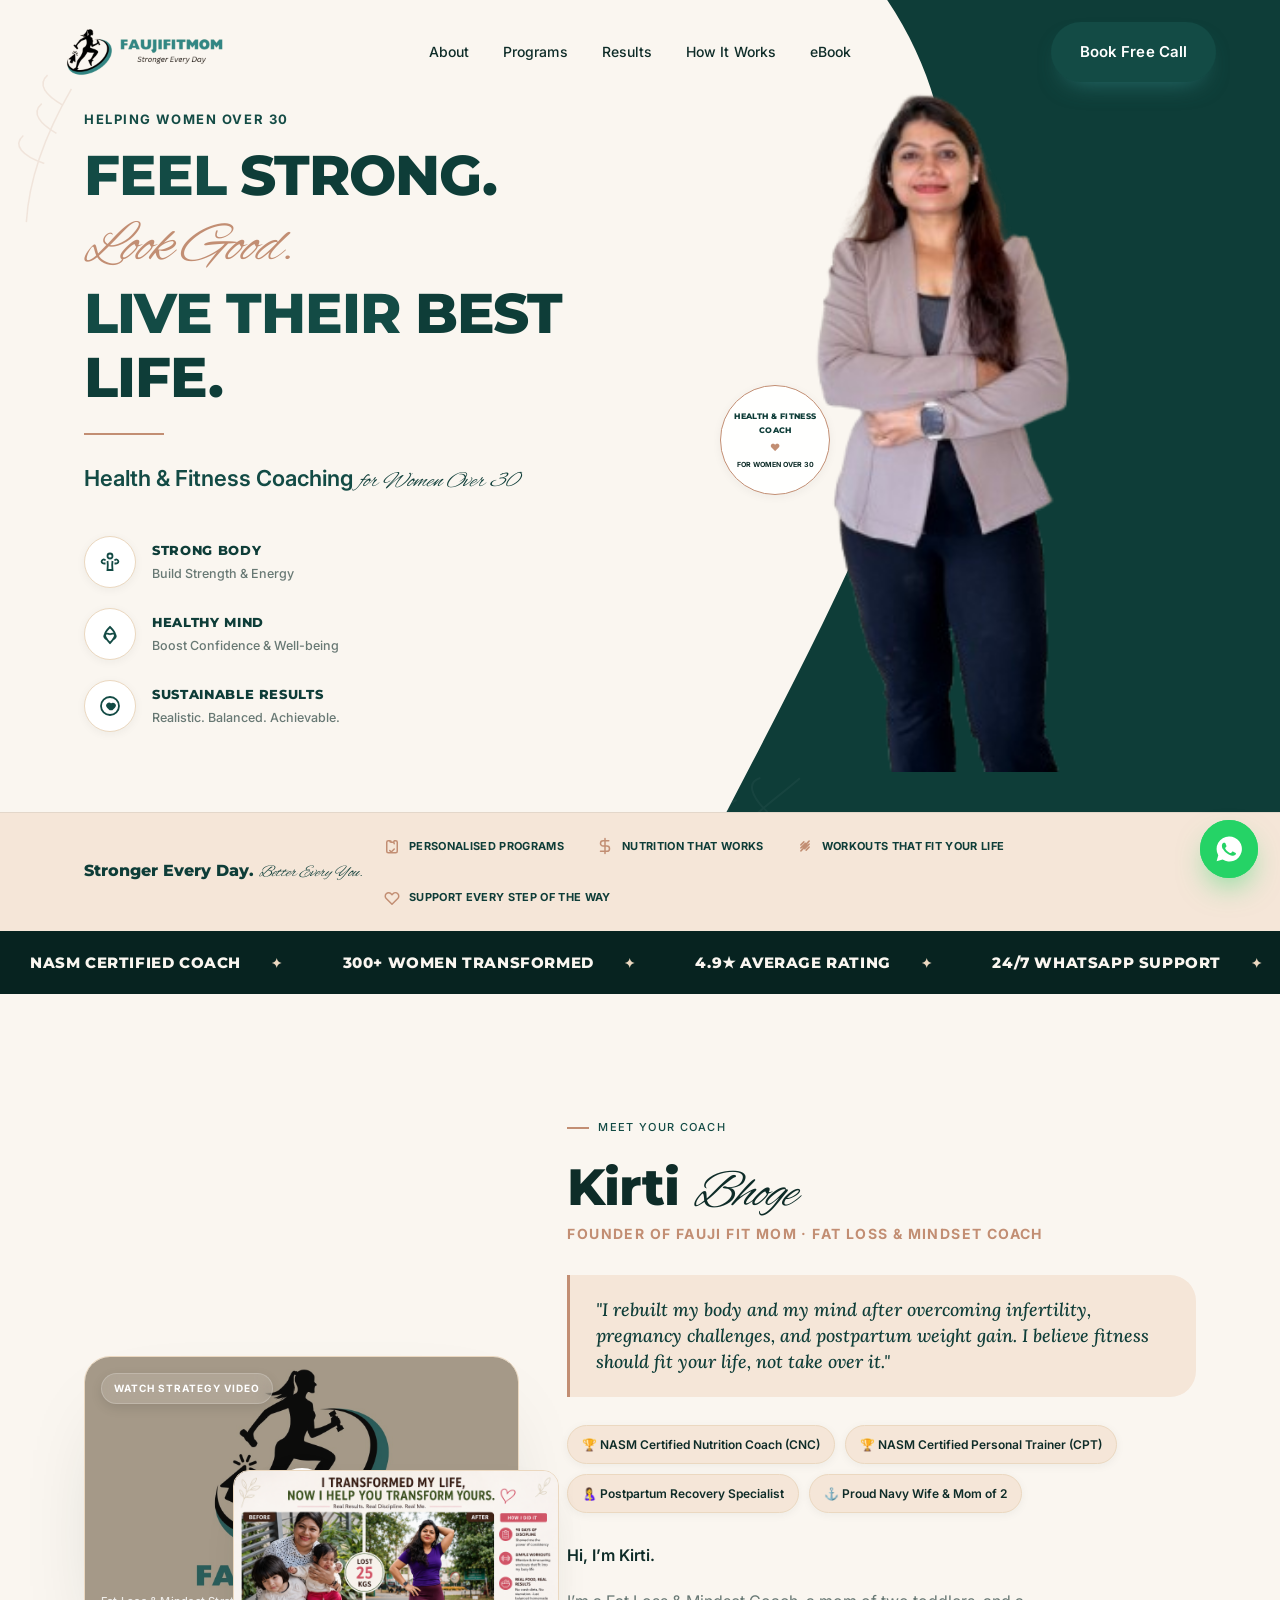
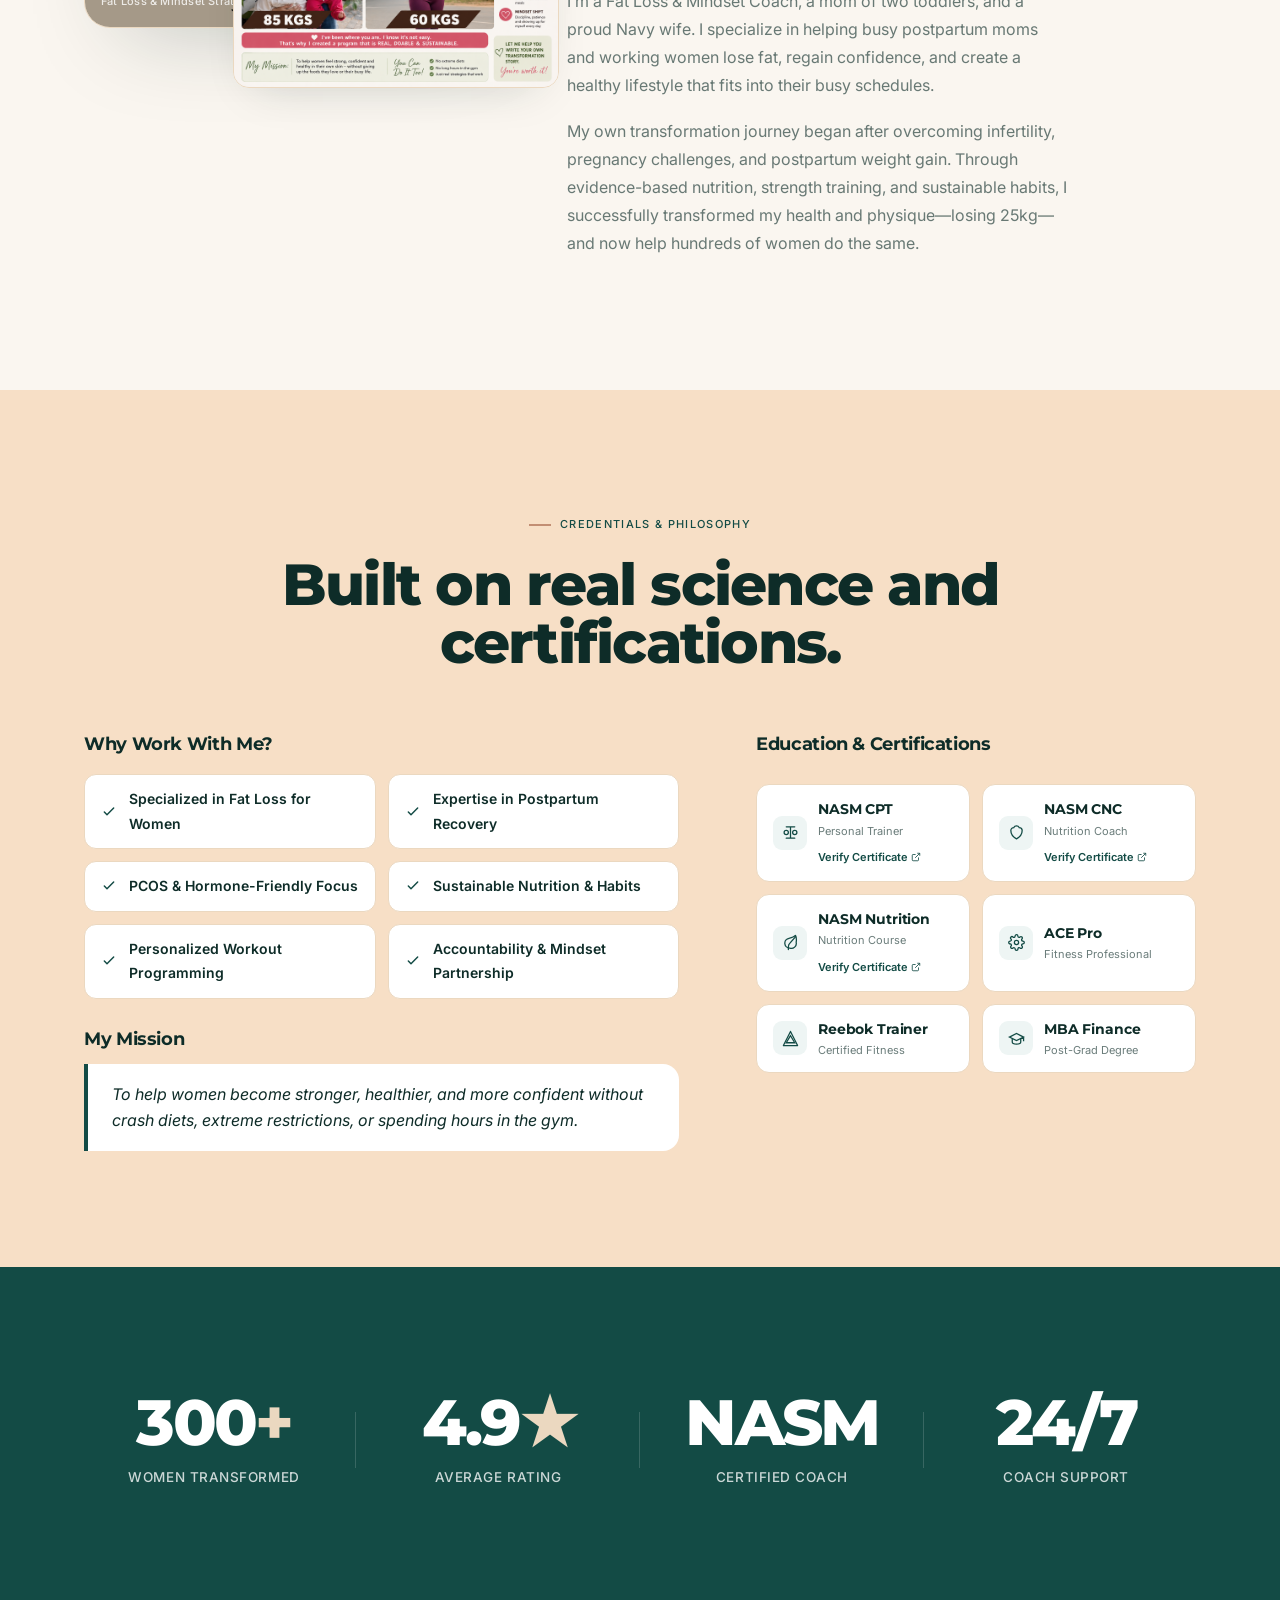
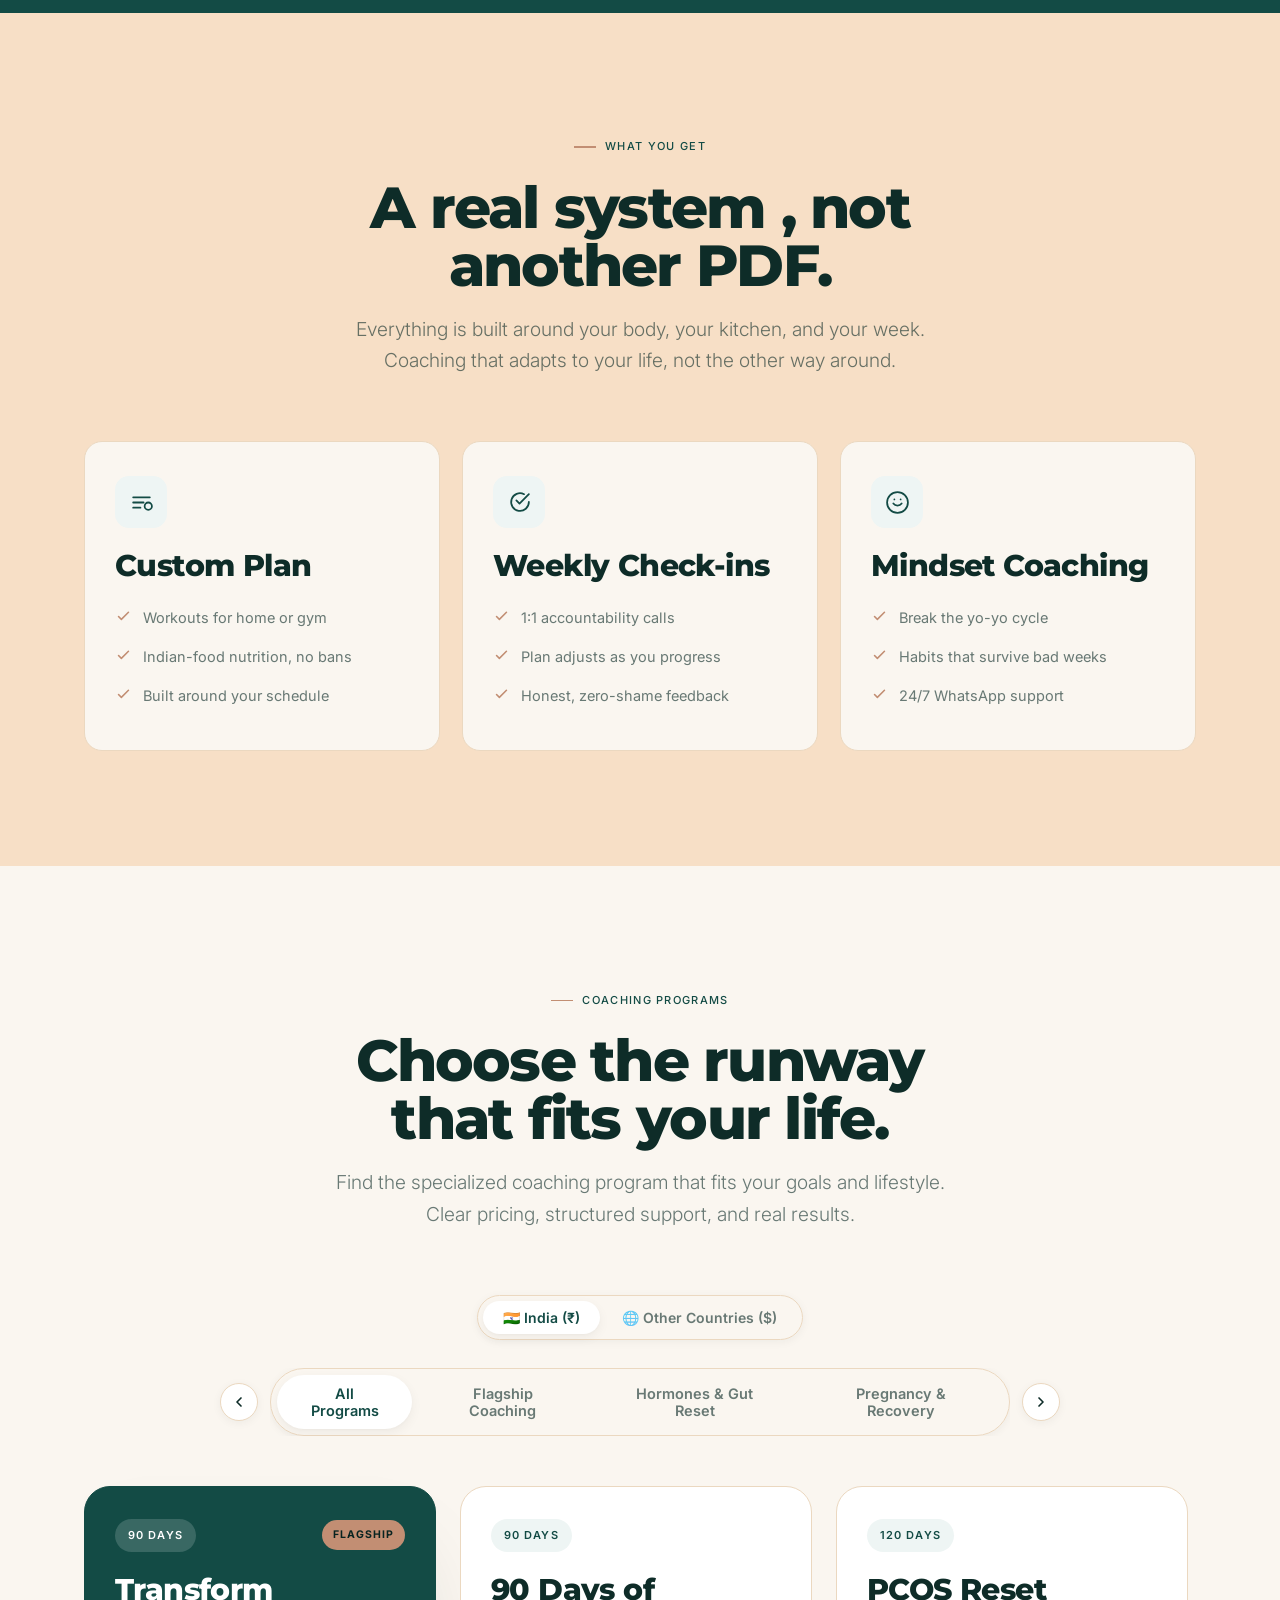
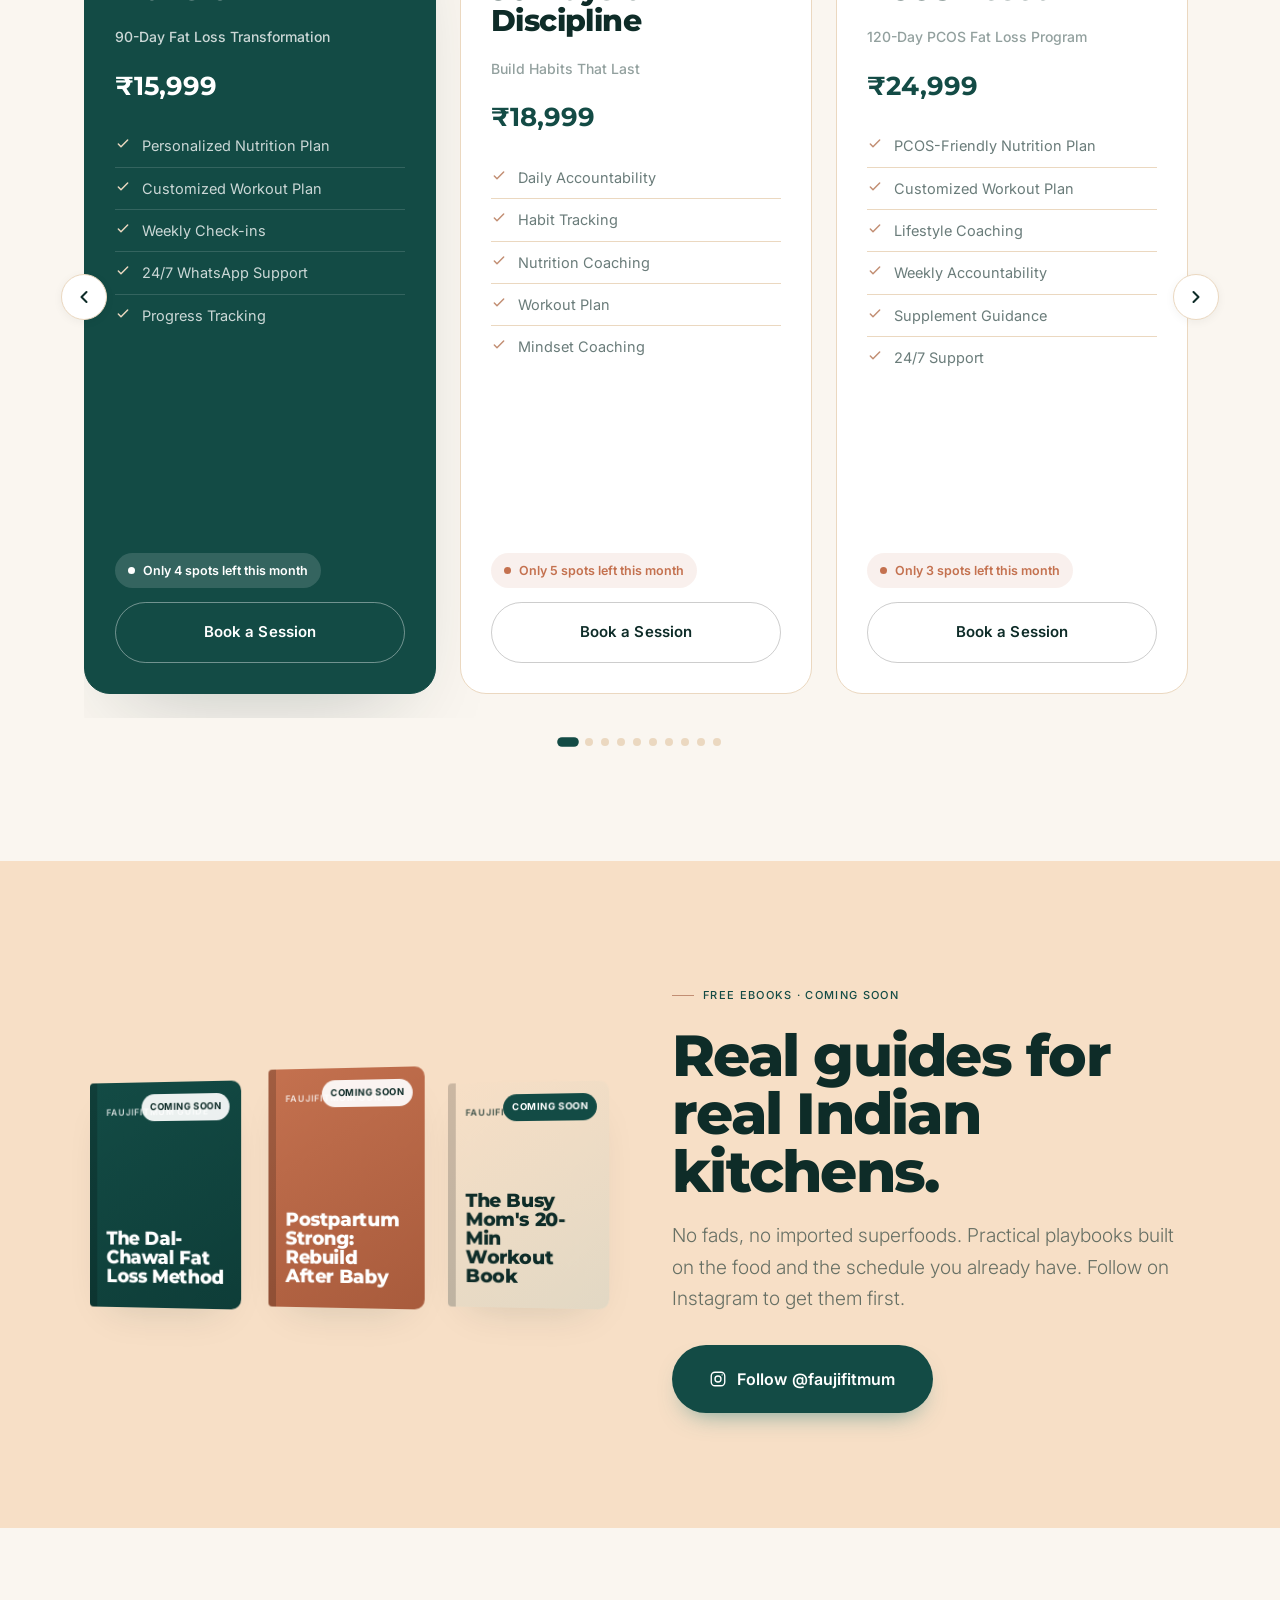
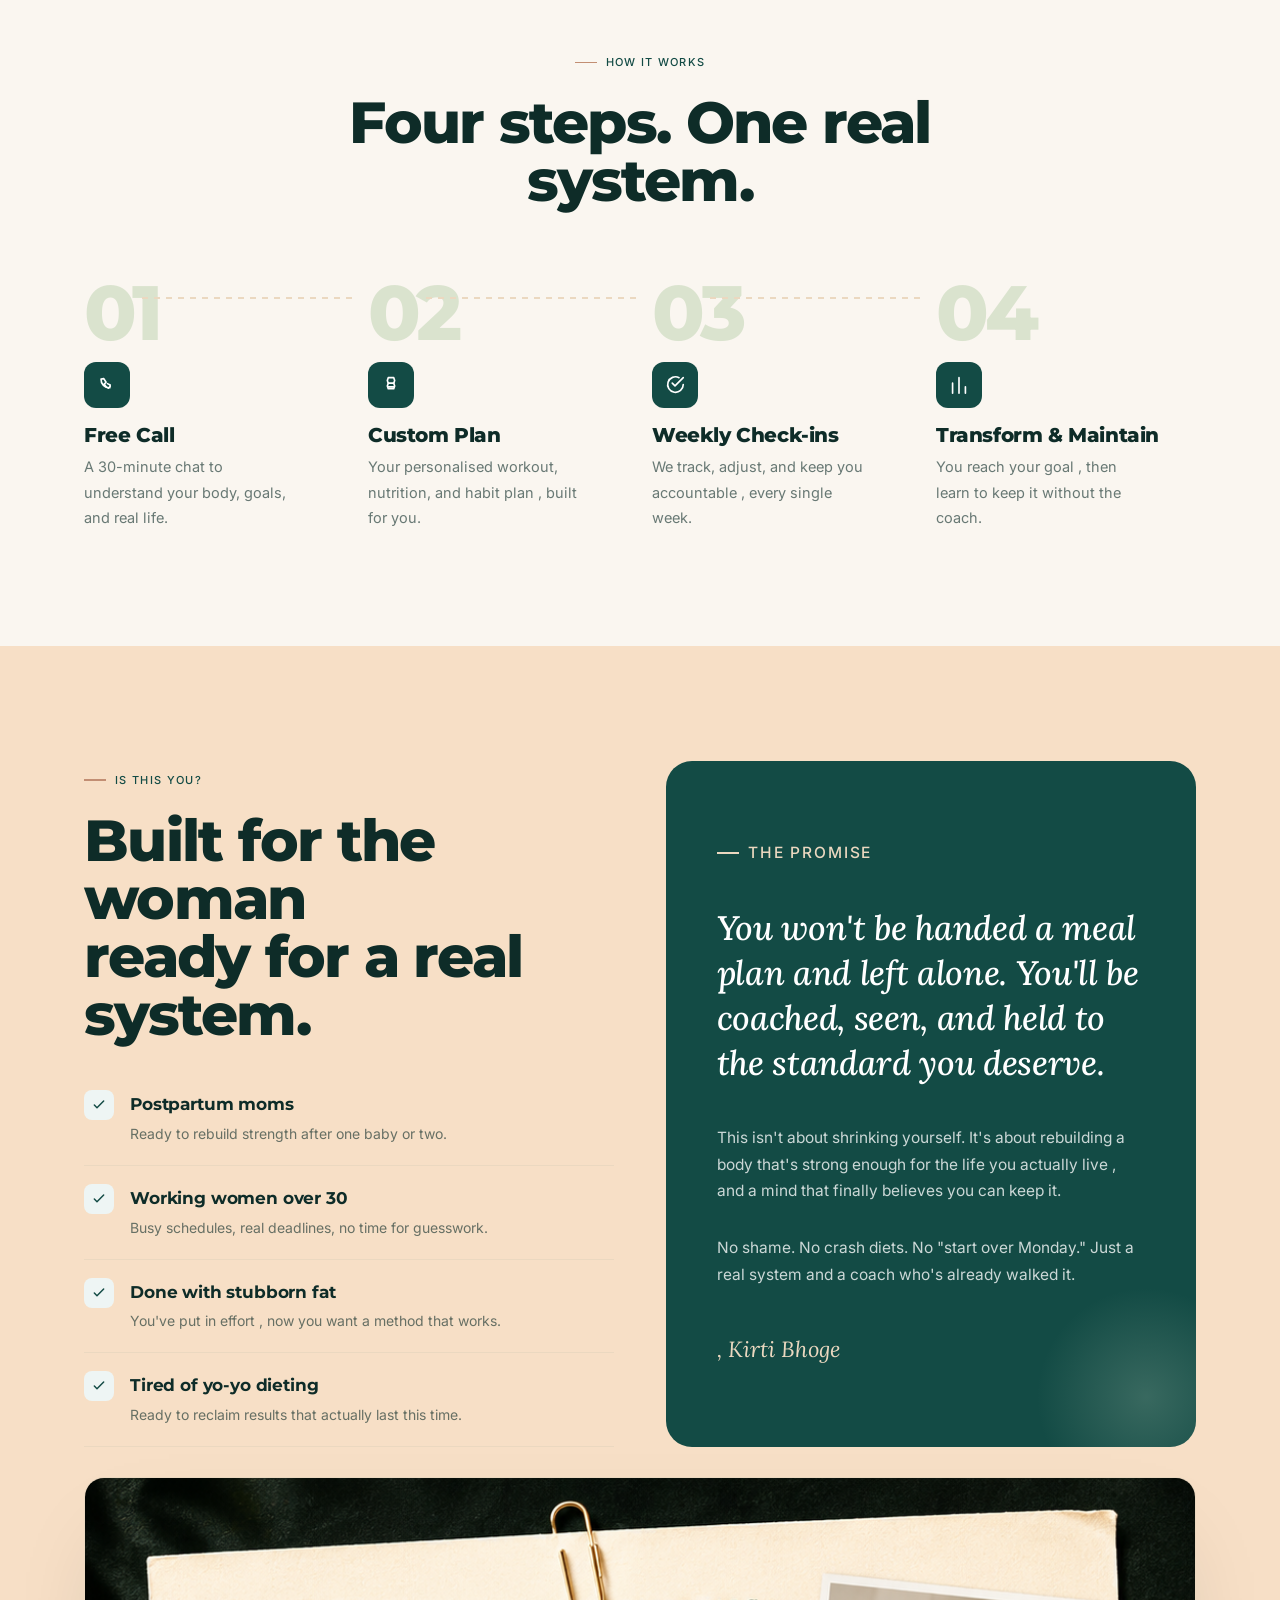
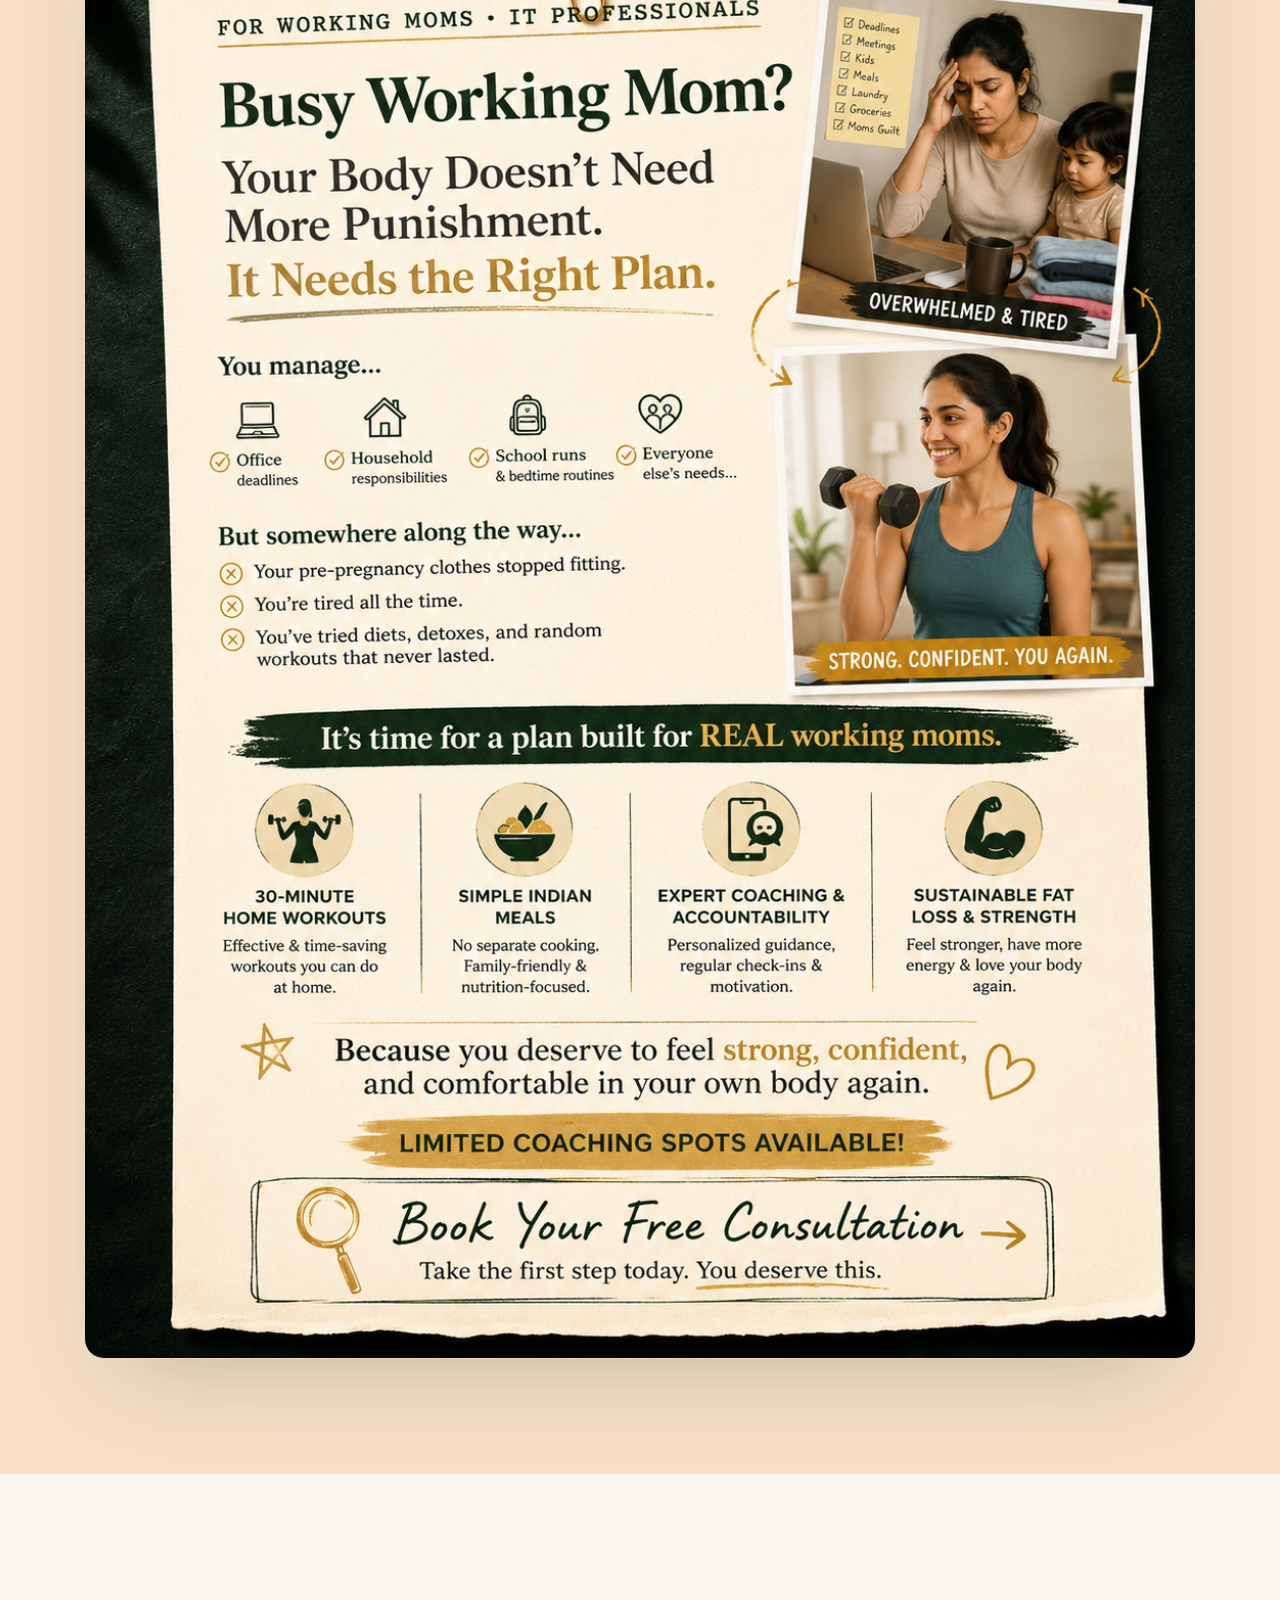
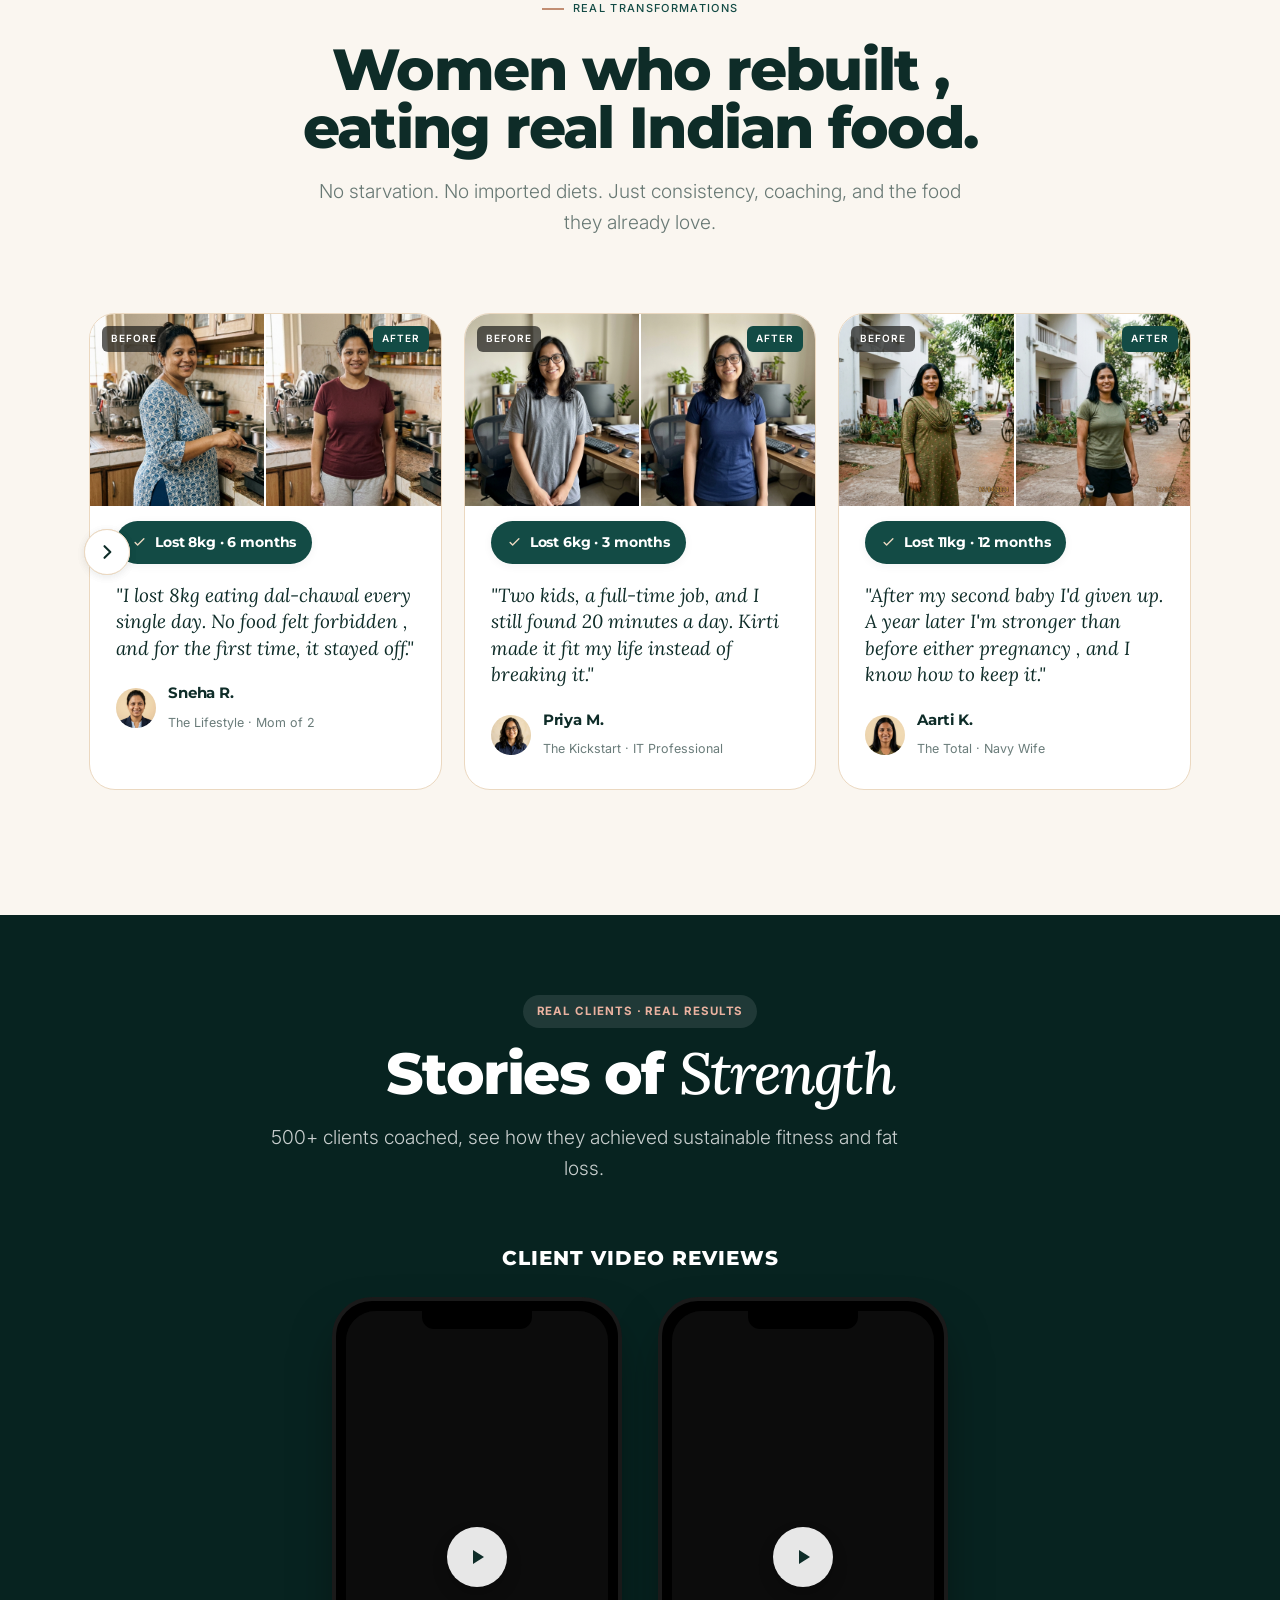
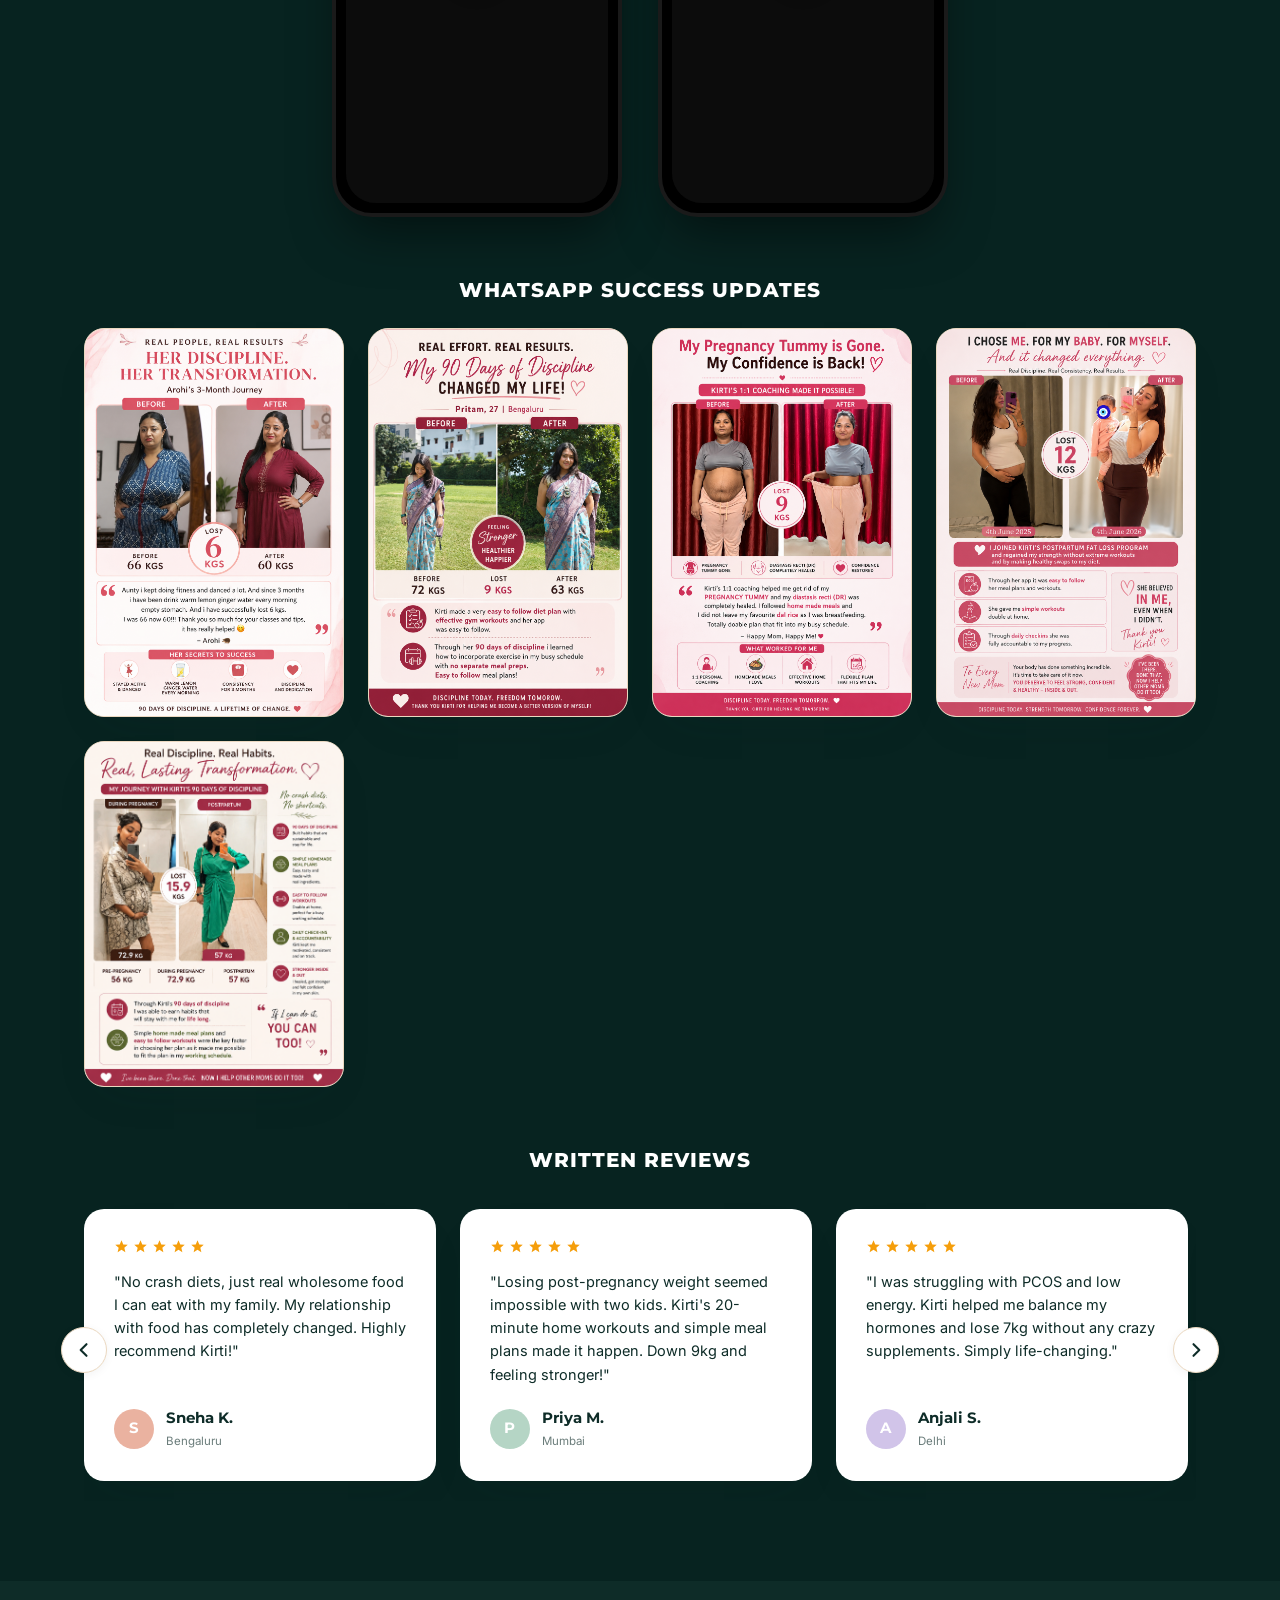
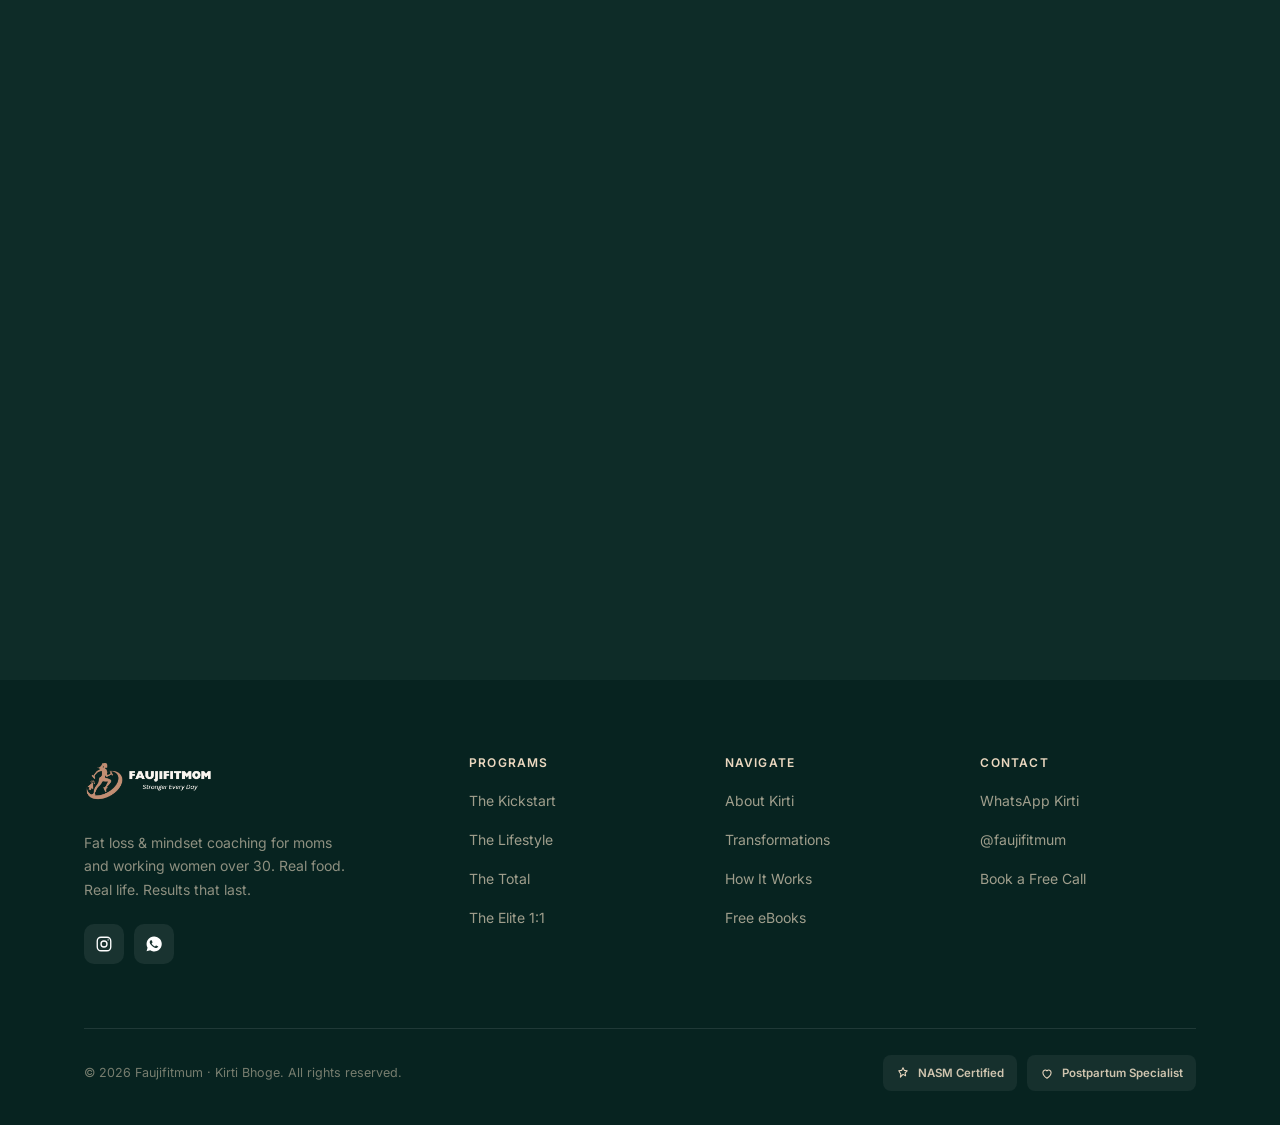
==== commit 47e97ff6: "style: visual redesign of hero layout, optimized logo transparency, and mobile visual improvements" ====
--- a/index.html
+++ b/index.html
@@ -8,11 +8,28 @@
     <link rel="icon" type="image/png" href="./assets/favicon-BN6ALgCZ.png" />
     <link rel="preconnect" href="https://fonts.googleapis.com" />
     <link rel="preconnect" href="https://fonts.gstatic.com" crossorigin />
-    <link href="https://fonts.googleapis.com/css2?family=Montserrat:wght@600;700;800;900&family=Inter:wght@300;400;500;600;700&family=Lora:ital,wght@1,400;1,500;1,600&display=swap" rel="stylesheet" />
-    <script type="module" crossorigin src="./assets/index-BJ-yKepr.js"></script>
-    <link rel="stylesheet" crossorigin href="./assets/index-BdVKp8EV.css">
+    <link href="https://fonts.googleapis.com/css2?family=Montserrat:wght@600;700;800;900&family=Inter:wght@300;400;500;600;700&family=Lora:ital,wght@1,400;1,500;1,600&family=Playball&family=Alex+Brush&display=swap" rel="stylesheet" />
+    <!-- Meta Pixel Code -->
+    <script>
+      !function(f,b,e,v,n,t,s)
+      {if(f.fbq)return;n=f.fbq=function(){n.callMethod?
+      n.callMethod.apply(n,arguments):n.queue.push(arguments)};
+      if(!f._fbq)f._fbq=n;n.push=n;n.loaded=!0;n.version='2.0';
+      n.queue=[];t=b.createElement(e);t.async=!0;
+      t.src=v;s=b.getElementsByTagName(e)[0];
+      s.parentNode.insertBefore(t,s)}(window, document,'script',
+      'https://connect.facebook.net/en_US/fbevents.js');
+      fbq('init', '1450015066210745');
+      fbq('track', 'PageView');
+    </script>
+    <!-- End Meta Pixel Code -->
+    <script type="module" crossorigin src="./assets/index-DBrFdKvF.js"></script>
+    <link rel="stylesheet" crossorigin href="./assets/index-xP3r_S2N.css">
   </head>
   <body>
+    <noscript><img height="1" width="1" style="display:none"
+      src="https://www.facebook.com/tr?id=1450015066210745&ev=PageView&noscript=1"
+    /></noscript>
     <div id="root"></div>
   </body>
 </html>
--- a/assets/index-xP3r_S2N.css
+++ b/assets/index-xP3r_S2N.css
@@ -0,0 +1 @@
+:root{--green: #134B45;--green-deep: #0E3D38;--green-ink: #072320;--sage: #C28E73;--sage-soft: #ebd8c0;--cream: #FAF6F0;--cream-soft: #F5E6D8;--charcoal: #0E2C28;--terracotta: #C4714F;--terracotta-deep:#A85B3C;--sand: #f7dfc6;--gold: #C28E73;--green-tint: #eef5f4;--green-tint-2: #dae3ce;--cream-line: #ebd8c0;--charcoal-60: rgba(14,44,40,.62);--charcoal-45: rgba(14,44,40,.45);--on-green-70: rgba(255,255,255,.78);--accent: #C28E73;--font-head: "Montserrat", sans-serif;--font-body: "Inter", sans-serif;--font-quote: "Lora", serif;--font-cursive: "Alex Brush", cursive;--section-y: clamp(72px, 9vw, 140px);--gutter: clamp(20px, 5vw, 84px);--maxw: 1240px;--radius: 18px;--radius-lg: 26px;--shadow-sm: 0 2px 10px rgba(14,44,40,.05);--shadow-md: 0 18px 44px -22px rgba(14,44,40,.18);--shadow-lg: 0 40px 90px -40px rgba(14,44,40,.25);--ease: cubic-bezier(.22, 1, .36, 1)}*{box-sizing:border-box}html{scroll-behavior:smooth}body{margin:0;background:var(--cream);color:var(--charcoal);font-family:var(--font-body);font-weight:400;line-height:1.75;-webkit-font-smoothing:antialiased;text-rendering:optimizeLegibility;overflow-x:clip}img{display:block;max-width:100%}a{color:inherit;text-decoration:none}.scroll-progress{position:fixed;top:0;left:0;height:3px;background:linear-gradient(90deg,var(--sage),var(--green));z-index:200;transform-origin:left;transition:width .1s linear;border-radius:0 2px 2px 0;box-shadow:0 0 8px #4ab46499}.eyebrow{font-family:var(--font-body);font-weight:500;font-size:11px;letter-spacing:.12em;text-transform:uppercase;color:var(--green);display:inline-flex;align-items:center;gap:9px;margin:0 0 22px}.eyebrow:before{content:"";width:22px;height:1.5px;background:var(--accent);display:inline-block}.eyebrow.on-dark{color:var(--sage-soft)}.eyebrow.on-dark:before{background:var(--sage-soft)}.eyebrow.center{justify-content:center}h1,h2,h3,h4{font-family:var(--font-head);font-weight:800;color:var(--charcoal);margin:0;line-height:.98;letter-spacing:-.02em}.h1{font-size:clamp(44px,7vw,80px);letter-spacing:-.035em}.h2{font-size:clamp(34px,4.6vw,58px);letter-spacing:-.03em;line-height:1}.h3{font-size:clamp(22px,2.4vw,30px);letter-spacing:-.02em;line-height:1.05}.italic-line{font-style:italic}.gradient-text{background:linear-gradient(135deg,var(--green) 0%,var(--sage) 100%);-webkit-background-clip:text;-webkit-text-fill-color:transparent;background-clip:text}.subhead{font-weight:300;font-size:clamp(17px,1.5vw,21px);line-height:1.65;color:var(--charcoal-60);max-width:54ch}.wrap{max-width:var(--maxw);margin:0 auto;padding-inline:var(--gutter)}.section{padding-block:var(--section-y);position:relative}.section--sand{background:var(--sand)}.section--green{background:var(--green);color:#fff}.section--ink{background:var(--charcoal);color:var(--cream)}.section-head{max-width:760px;margin-bottom:clamp(40px,5vw,68px)}.section-head.center{margin-inline:auto;text-align:center}.btn{display:inline-flex;align-items:center;gap:10px;font-family:var(--font-body);font-weight:600;font-size:15px;letter-spacing:.005em;padding:16px 28px;border-radius:999px;border:1.5px solid transparent;cursor:pointer;transition:transform .35s var(--ease),background .3s var(--ease),color .3s var(--ease),border-color .3s var(--ease),box-shadow .35s var(--ease);white-space:nowrap}.btn svg{width:18px;height:18px;flex-shrink:0}.btn--primary{background:var(--green);color:#fff;box-shadow:0 12px 26px -14px #338583cc}.btn--primary:hover{background:var(--green-deep);transform:translateY(-2px);box-shadow:0 18px 34px -12px #338583e6}.btn--ghost{background:transparent;color:var(--charcoal);border-color:#1e1e1c38}.btn--ghost:hover{border-color:var(--green);color:var(--green);transform:translateY(-2px)}.btn--wa{background:transparent;color:var(--charcoal);border-color:#1e1e1c38}.btn--wa:hover{background:#25d366;border-color:#25d366;color:#fff;transform:translateY(-2px)}.btn--on-dark{color:#fff;border-color:#ffffff4d}.btn--on-dark:hover{background:#fff;color:var(--charcoal);border-color:#fff}.btn--lg{padding:19px 36px;font-size:16px}.btn--block{width:100%;justify-content:center}@media(prefers-reduced-motion:no-preference){.pulse{animation:gentlePulse 3.4s var(--ease) infinite}@keyframes gentlePulse{0%,to{box-shadow:0 12px 26px -14px #338583cc}50%{box-shadow:0 12px 30px -10px #338583f2,0 0 0 6px #7ea0901f}}}.nav{position:fixed;inset:0 0 auto 0;z-index:100;display:flex;align-items:center;justify-content:space-between;padding:22px var(--gutter);transition:background .4s var(--ease),padding .4s var(--ease),box-shadow .4s var(--ease),border-color .4s var(--ease);border-bottom:1px solid transparent}.nav.scrolled{background:#feeacfe0;backdrop-filter:blur(18px) saturate(1.2);-webkit-backdrop-filter:blur(18px) saturate(1.2);padding-block:14px;box-shadow:0 1px 0 var(--cream-line),0 4px 20px #1e1e1c0a}.logo-zone{display:inline-flex;align-items:center;gap:11px;position:relative}.logo-mark{width:34px;height:34px;border-radius:9px;background:var(--green);color:var(--sage-soft);display:grid;place-items:center;flex:none;transition:transform .3s var(--ease)}.logo-mark--img{background:none;overflow:hidden}.logo-image{width:100%;height:100%;object-fit:cover;border-radius:9px}.nav .logo-mark--img{display:block;overflow:visible;width:auto;height:60px;border-radius:0;transition:height .4s var(--ease)}.nav .logo-image{display:block;width:auto;height:60px;max-height:100%;object-fit:contain;border-radius:0;transition:height .4s var(--ease);image-rendering:-webkit-optimize-contrast;image-rendering:crisp-edges}.nav.scrolled .logo-mark--img,.nav.scrolled .logo-image{height:48px}.footer-brand .logo-mark--img{display:block;overflow:visible;width:auto;height:48px;border-radius:0;background:none}.footer-brand .logo-image{display:block;width:auto;height:48px;max-height:100%;object-fit:contain;border-radius:0}.logo-zone:hover .logo-mark{transform:rotate(-3deg) scale(1.03)}.logo-mark svg{width:19px;height:19px}.logo-word{font-family:var(--font-head);font-weight:800;font-size:19px;letter-spacing:-.04em;color:var(--charcoal)}.logo-word sup{font-size:9px;font-weight:700;top:-.9em;margin-left:1px}.nav-links{display:flex;gap:34px;align-items:center;position:absolute;left:50%;transform:translate(-50%)}.nav-links a{font-size:14px;font-weight:500;color:var(--charcoal);letter-spacing:.005em;position:relative;padding:4px 0;transition:color .25s var(--ease)}.nav-links a:after{content:"";position:absolute;left:0;bottom:-2px;height:1.5px;width:0;background:var(--accent);transition:width .3s var(--ease)}.nav-links a:hover{color:var(--green)}.nav-links a:hover:after{width:100%}.nav-right{display:flex;align-items:center;gap:14px}.nav-right .nav-toggle{display:none}.mobile-menu{position:fixed;top:0;right:0;bottom:0;left:0;z-index:120;background:var(--cream);display:flex;flex-direction:column;padding:80px var(--gutter) 40px;transform:translateY(-100%);transition:transform .5s var(--ease),visibility .5s;visibility:hidden}.mobile-menu.open{transform:none;visibility:visible}.mobile-menu a{font-family:var(--font-head);font-weight:800;font-size:30px;letter-spacing:-.03em;padding:14px 0;border-bottom:1px solid var(--cream-line);transition:color .2s var(--ease)}.mobile-menu a:hover{color:var(--green)}.mobile-menu .btn{margin-top:26px}.mm-close{position:absolute;top:22px;right:var(--gutter);width:44px;height:44px;border-radius:50%;border:1px solid var(--cream-line);background:#fff;display:grid;place-items:center;cursor:pointer;transition:background .2s var(--ease),transform .3s var(--ease)}.mm-close:hover{background:var(--green-tint);transform:rotate(90deg)}.icon-btn{width:44px;height:44px;border-radius:50%;border:1px solid var(--cream-line);background:#ffffff80;display:grid;place-items:center;cursor:pointer}.icon-btn svg{width:20px;height:20px}.hero-section{background:var(--cream);padding-top:clamp(100px,12vh,140px);padding-bottom:0;position:relative;overflow:hidden}.hero-wave-bg{position:absolute;top:0;right:0;width:48%;height:100%;z-index:1;overflow:hidden}.wave-svg{position:absolute;top:0;left:0;width:100%;height:100%;display:block}.dumbbell-watermark{position:absolute;top:0;right:0;width:100%;height:100%;background-image:url(photos/working_moms_guide.png);background-size:cover;background-position:center;opacity:.04;filter:grayscale(1)}.leaf-left-corner{position:absolute;top:-40px;left:-90px;width:130px;height:150px;opacity:.16;transform:rotate(-15deg);pointer-events:none}.leaf-right-wave{position:absolute;bottom:20px;left:20px;width:130px;height:160px;opacity:.22;transform:rotate(10deg);pointer-events:none}.hero-grid-custom{display:grid;grid-template-columns:1.15fr .85fr;gap:40px;align-items:center}.hero-copy-custom{display:flex;flex-direction:column;align-items:flex-start;padding-bottom:40px;position:relative}.hero-eyebrow-custom{font-family:var(--font-body);font-size:13px;font-weight:700;letter-spacing:.12em;color:var(--green);margin-bottom:12px}.hero-headline-custom{font-family:var(--font-head);font-weight:800;font-size:clamp(38px,4.5vw,56px);line-height:1.15;color:var(--green);margin:0}.hero-headline-custom .text-green-deep{color:var(--green-deep)}.hero-headline-custom .text-accent{color:var(--accent)}.font-cursive{font-family:var(--font-cursive);font-style:italic;font-weight:400}.hero-divider-custom{width:80px;height:2px;background:var(--accent);margin:24px 0}.hero-subhead-custom{font-family:var(--font-body);font-size:clamp(16px,1.8vw,22px);font-weight:600;color:var(--green);margin:0 0 34px}.hero-subhead-custom .text-accent-dark{color:var(--green-deep)}.hero-pillars-custom{display:flex;flex-direction:column;gap:20px;width:100%}.pillar-item{display:flex;align-items:center;gap:16px}.pillar-icon-container{width:52px;height:52px;border-radius:50%;background:#fff;border:1px solid var(--cream-line);color:var(--green);display:grid;place-items:center;box-shadow:var(--shadow-sm);flex-shrink:0}.pillar-icon{width:24px;height:24px}.pillar-title{font-family:var(--font-head);font-size:13px;font-weight:800;letter-spacing:.05em;color:var(--green-deep);margin-bottom:2px}.pillar-desc{font-family:var(--font-body);font-size:12.5px;color:var(--charcoal-60);font-weight:500}.hero-visual-custom{position:relative;width:100%;height:100%;min-height:520px;z-index:2}.kirti-foreground-image{position:absolute;bottom:0;left:50%;transform:translate(-50%);width:175%;max-width:none;height:auto;object-fit:contain;display:block;z-index:2;pointer-events:none}.stamp-seal-badge{position:absolute;left:-20px;top:50%;transform:translateY(-50%);width:110px;height:110px;border-radius:50%;background:#fffffff5;border:1px solid var(--accent);padding:8px;display:flex;align-items:center;justify-content:center;z-index:10;box-shadow:var(--shadow-sm);animation:rotateBadge 20s linear infinite}@keyframes rotateBadge{0%{transform:rotate(0)}to{transform:rotate(360deg)}}.stamp-inner{display:flex;flex-direction:column;align-items:center;text-align:center}.stamp-text-arc{font-family:var(--font-head);font-size:8px;font-weight:800;color:var(--green-deep);letter-spacing:.05em}.stamp-heart{color:var(--accent);font-size:10px;margin:2px 0}.stamp-subtext{font-family:var(--font-body);font-size:7px;font-weight:700;color:var(--charcoal);text-transform:uppercase}.hero-bottom-bar{width:100%;background:var(--cream-soft);padding:24px 0;border-top:1px solid rgba(14,44,40,.08);margin-top:40px}.bar-inner{display:flex;justify-content:space-between;align-items:center;gap:20px}.bar-tagline{font-family:var(--font-head);font-size:16px;font-weight:800;color:var(--green-deep);flex-shrink:0}.bar-features{display:flex;gap:clamp(16px,2.5vw,40px);align-items:center;flex-wrap:wrap}.feature-item{display:flex;align-items:center;gap:8px;font-family:var(--font-body);font-size:11px;font-weight:700;letter-spacing:.03em;text-transform:uppercase;color:var(--green-deep)}.feature-icon{width:18px;height:18px;color:var(--accent)}@media(max-width:900px){.hero-grid-custom{grid-template-columns:1fr;gap:48px}.hero-copy-custom{padding-bottom:0;align-items:center;text-align:center}.hero-headline-custom{font-size:clamp(32px,6vw,44px)}.hero-divider-custom{align-self:center;margin:16px 0}.hero-subhead-custom{font-size:16px;margin-bottom:24px}.hero-pillars-custom{align-items:center;gap:16px}.pillar-item{text-align:left;width:100%;max-width:320px}.hero-visual-custom{width:100%;max-width:380px;margin:0 auto;height:380px;min-height:380px}.hero-wave-bg{width:100%;height:380px;bottom:0;top:auto}.wave-svg{transform:rotate(180deg)}.leaf-left-corner{display:none}.leaf-right-wave{width:100px;height:120px;bottom:10px;left:10px;opacity:.18}.kirti-foreground-image{height:110%;width:auto;bottom:0;left:50%;transform:translate(-50%) scale(1.15);transform-origin:bottom center}.stamp-seal-badge{width:80px;height:80px;top:20px;right:10px;padding:4px;transform:none}.stamp-text-arc{font-size:6.5px}.stamp-heart{font-size:8px;margin:1px 0}.stamp-subtext{font-size:6px}.bar-inner{flex-direction:column;text-align:center;gap:16px}.bar-features{display:grid;grid-template-columns:repeat(2,1fr);gap:16px;width:100%}.feature-item{justify-content:center;font-size:10px}}@media(max-width:480px){.hero-headline-custom{font-size:30px}.bar-features{grid-template-columns:1fr;gap:12px}}.ticker{background:var(--green-ink);color:var(--cream);padding:17px 0;overflow:hidden;white-space:nowrap;position:relative}.ticker-track{display:inline-flex;align-items:center;gap:0;will-change:transform}@media(prefers-reduced-motion:no-preference){.ticker-track{animation:tickerScroll 34s linear infinite}@keyframes tickerScroll{to{transform:translate(-50%)}}}.ticker-item{font-family:var(--font-head);font-weight:800;font-size:15px;letter-spacing:.04em;text-transform:uppercase;padding:0 30px;display:inline-flex;align-items:center;gap:30px;color:var(--cream)}.ticker-item .star{color:var(--sage-soft);font-size:13px}.img-placeholder{display:flex;align-items:center;justify-content:center;border-radius:var(--radius);overflow:hidden;position:relative}.img-placeholder svg{opacity:.3}.img-placeholder .ph-label{position:absolute;bottom:14px;left:0;right:0;text-align:center;font-size:11px;font-weight:600;letter-spacing:.08em;text-transform:uppercase;color:#ffffffb3}.img-placeholder.circle{border-radius:50%}.ph-hero{background:linear-gradient(145deg,#123332,#338583,#7ea090 80%,#aacabb)}.ph-about-tall{background:linear-gradient(160deg,#338583,#4e837b,#aacabb)}.ph-about-a{background:linear-gradient(135deg,#7ea090,#338583)}.ph-about-b{background:linear-gradient(135deg,#aacabb,#7ea090 60%,#338583)}.ph-before{background:linear-gradient(145deg,#d6cfc4,#bfb3a3)}.ph-after{background:linear-gradient(145deg,#338583,#7ea090 60%,#aacabb)}.ph-avatar{background:linear-gradient(135deg,var(--green-tint) 0%,var(--sage-soft) 100%)}.about-grid{display:grid;grid-template-columns:.92fr 1.08fr;gap:clamp(36px,5vw,72px);align-items:center}.about-photos{display:grid;grid-template-columns:1fr 1fr;grid-template-rows:auto auto;gap:14px}.about-photos .slot-tall{grid-row:span 2;aspect-ratio:3/5}.about-photos .img-placeholder{width:100%}.about-photos .slot-a{aspect-ratio:4/5}.about-photos .slot-b{aspect-ratio:4/3}.about-pquote{font-family:var(--font-quote);font-style:italic;font-weight:500;font-size:clamp(18px,2.1vw,25px);line-height:1.38;letter-spacing:-.01em;color:var(--green);margin:30px 0;position:relative;padding-left:22px;border-left:2px solid var(--accent)}.coach-title{font-family:var(--font-body);font-weight:700;font-size:14px;text-transform:uppercase;letter-spacing:.1em;color:var(--accent);margin-top:-8px;margin-bottom:24px}.about-section-title{font-family:var(--font-head);font-size:18px;font-weight:700;color:var(--charcoal);margin-top:32px;margin-bottom:16px}.specialty-grid{display:grid;grid-template-columns:1fr 1fr;gap:12px;margin:20px 0 32px}.specialty-item{display:flex;align-items:center;gap:12px;background:var(--cream-bg);border:1px solid var(--cream-line);padding:12px 16px;border-radius:12px;font-size:14px;font-weight:600;color:var(--charcoal);transition:all .3s var(--ease)}.specialty-item:hover{border-color:var(--green);background:var(--green-tint);color:var(--green)}.specialty-item svg{color:var(--green);flex-shrink:0}.section--sand .specialty-item{background:#fff}@media(max-width:600px){.specialty-grid{grid-template-columns:1fr}}.about-body p{color:var(--charcoal-60);margin:0 0 18px;max-width:50ch}.about-body p strong{color:var(--charcoal);font-weight:600}.cert-cards{display:grid;grid-template-columns:repeat(2,1fr);gap:12px;margin-top:30px}.cert-card{display:flex;align-items:center;gap:11px;background:var(--cream);border:1px solid var(--cream-line);padding:12px 16px;border-radius:13px;transition:transform .3s var(--ease),box-shadow .3s var(--ease)}.cert-card:hover{transform:translateY(-2px);box-shadow:var(--shadow-sm)}.section--sand .cert-card{background:#fff}@media(max-width:480px){.cert-cards{grid-template-columns:1fr}}.cert-card .ci{width:34px;height:34px;border-radius:9px;background:var(--green-tint);color:var(--green);display:grid;place-items:center;flex:none}.cert-card .ci svg{width:17px;height:17px}.cert-card b{font-family:var(--font-head);font-weight:700;font-size:14px;display:block;letter-spacing:-.01em}.cert-card small{font-size:11px;color:var(--charcoal-60);display:block}.verify-cert-link{font-size:11px;color:var(--green);text-decoration:none;font-weight:600;display:inline-flex;align-items:center;margin-top:3px;transition:color .2s var(--ease)}.verify-cert-link:hover{color:var(--green-deep);text-decoration:underline}.credentials-grid{display:grid;grid-template-columns:1.15fr .85fr;gap:clamp(36px,6vw,80px);align-items:start}.mission-box{background:#fff;border-left:4px solid var(--green);padding:18px 24px;border-radius:0 16px 16px 0;margin-top:14px}.mission-box p{font-family:var(--font-body);font-size:16px;line-height:1.6;color:var(--charcoal);font-style:italic;margin:0}.video-container{position:relative;width:100%;max-width:800px;margin:40px auto 0;aspect-ratio:16 / 9;border-radius:20px;overflow:hidden;box-shadow:var(--shadow-lg);border:1px solid var(--cream-line);background:var(--charcoal)}.video-container iframe{position:absolute;top:0;left:0;width:100%;height:100%;border:none}.stats-band{display:grid;grid-template-columns:repeat(4,1fr);gap:24px}.stat-cell{text-align:center;position:relative;padding:8px 12px}.stat-cell:not(:last-child):after{content:"";position:absolute;right:-12px;top:50%;transform:translateY(-50%);width:1px;height:56px;background:#ffffff29}.stat-num{font-family:var(--font-head);font-weight:800;font-size:clamp(40px,5vw,64px);letter-spacing:-.04em;line-height:1;color:#fff}.stat-num .suffix{color:var(--sage-soft)}.stat-label{margin-top:12px;font-size:13.5px;letter-spacing:.04em;text-transform:uppercase;color:var(--on-green-70);font-weight:500}.feature-grid{display:grid;grid-template-columns:repeat(3,1fr);gap:22px}.feature-card{background:#fff;border:1px solid var(--cream-line);border-radius:var(--radius);padding:34px 30px;position:relative;overflow:hidden;transition:transform .4s var(--ease),box-shadow .4s var(--ease)}.section--sand .feature-card{background:var(--cream)}.feature-card:before{content:"";position:absolute;top:0;left:0;right:0;height:4px;background:linear-gradient(90deg,var(--sage),var(--green));transform:scaleX(0);transform-origin:left;transition:transform .45s var(--ease)}.feature-card:hover{transform:translateY(-5px);box-shadow:var(--shadow-md)}.feature-card:hover:before{transform:scaleX(1)}.feat-icon{width:52px;height:52px;border-radius:14px;background:var(--green-tint);color:var(--green);display:grid;place-items:center;margin-bottom:22px;transition:background .3s var(--ease),transform .3s var(--ease)}.feature-card:hover .feat-icon{background:var(--green);color:#fff;transform:rotate(-6deg)}.feat-icon svg{width:25px;height:25px}.feature-card h3{margin-bottom:16px}.feat-list{list-style:none;padding:0;margin:0}.feat-list li{display:flex;gap:11px;padding:7px 0;font-size:14.5px;color:var(--charcoal-60)}.feat-list li svg{width:17px;height:17px;color:var(--sage);flex:none;margin-top:3px}.tabs-slider-wrapper{position:relative;display:flex;align-items:center;justify-content:center;gap:12px;width:100%;margin:0 auto 40px;max-width:860px;padding:0 10px}.tabs-arrow{display:flex;align-items:center;justify-content:center;width:38px;height:38px;border-radius:50%;background:#fff;border:1px solid var(--cream-line);color:var(--charcoal);cursor:pointer;box-shadow:var(--shadow-sm);transition:all .3s var(--ease);flex-shrink:0;z-index:2}.tabs-arrow:hover{background:var(--green);color:#fff;border-color:var(--green);box-shadow:var(--shadow-md)}.program-tabs-container{flex:1;overflow-x:auto;scrollbar-width:none;-webkit-overflow-scrolling:touch;display:flex;justify-content:flex-start}.program-tabs-container::-webkit-scrollbar{display:none}@media(min-width:769px){.program-tabs-container{justify-content:center}}.program-tabs{display:inline-flex;background:var(--cream-bg);border:1px solid var(--cream-line);padding:6px;border-radius:999px;gap:4px;box-shadow:var(--shadow-sm)}.program-tab{background:transparent;border:none;color:var(--charcoal-60);font-family:var(--font-body);font-weight:600;font-size:14.5px;padding:10px 24px;border-radius:999px;cursor:pointer;transition:all .3s var(--ease);outline:none}.program-tab:hover{color:var(--green);background:#7ea09014}.program-tab.active{background:#fff;color:var(--green);box-shadow:0 4px 12px #0000000d,0 1px 3px #00000005}.pricing-toggle-container{display:flex;justify-content:center;margin-top:16px;margin-bottom:28px}.pricing-toggle{display:inline-flex;background:var(--cream-bg);border:1px solid var(--cream-line);padding:5px;border-radius:999px;gap:2px;box-shadow:var(--shadow-sm);position:relative}.pricing-toggle-btn{background:transparent;border:none;color:var(--charcoal-60);font-family:var(--font-body);font-weight:600;font-size:14px;padding:8px 20px;border-radius:999px;cursor:pointer;transition:all .3s var(--ease);outline:none;display:flex;align-items:center;gap:6px}.pricing-toggle-btn:hover{color:var(--green);background:#7ea0900d}.pricing-toggle-btn.active{background:#fff;color:var(--green);box-shadow:0 4px 12px #0000000d,0 1px 3px #00000005}.prog-price-value{font-family:var(--font-head);font-size:26px;font-weight:700;color:var(--green);margin-bottom:16px;margin-top:-8px}.featured .prog-price-value{color:#fff}.elite .prog-price-value{color:var(--gold)}.slider-wrapper{position:relative;display:flex;align-items:center;width:100%}.programs-slider{display:flex;overflow-x:auto;scroll-behavior:smooth;gap:24px;width:100%;padding:10px 4px 24px;scrollbar-width:none;-webkit-overflow-scrolling:touch}.programs-slider::-webkit-scrollbar{display:none}.programs-slider .program-card{flex:0 0 calc((100% - 48px) / 3);min-width:320px;transition:transform .4s var(--ease),box-shadow .4s var(--ease)}.programs-slider .program-card:hover{transform:translateY(-6px);box-shadow:var(--shadow-lg)}.slider-arrow{position:absolute;top:50%;transform:translateY(-50%);width:46px;height:46px;border-radius:50%;background:#fff;border:1px solid var(--cream-line);color:var(--charcoal);display:flex;align-items:center;justify-content:center;cursor:pointer;z-index:10;box-shadow:var(--shadow-sm);transition:all .3s var(--ease)}.slider-arrow:hover{background:var(--green);color:#fff;border-color:var(--green);box-shadow:var(--shadow-md)}.slider-arrow.prev{left:-23px}.slider-arrow.next{right:-23px}.slider-dots{display:flex;justify-content:center;gap:8px;margin-top:20px}.slider-dot{width:8px;height:8px;border-radius:50%;background:var(--cream-line);border:none;cursor:pointer;transition:all .3s var(--ease);padding:0}.slider-dot:hover{background:var(--green-tint)}.slider-dot.active{background:var(--green);transform:scale(1.2);width:18px;border-radius:4px}@media(max-width:1024px){.programs-slider{scroll-snap-type:x mandatory}.programs-slider .program-card{flex:0 0 calc((100% - 24px)/2);scroll-snap-align:start}}@media(max-width:768px){.slider-arrow{display:flex;width:38px;height:38px;background:#fffffff2;-webkit-backdrop-filter:blur(4px);backdrop-filter:blur(4px);z-index:10}.slider-arrow.prev{left:4px}.slider-arrow.next{right:4px}.programs-slider .program-card{flex:0 0 calc(100% - 32px);min-width:280px;scroll-snap-align:center}.programs-slider{gap:16px}}.program-card{background:#fff;border:1px solid var(--cream-line);border-radius:var(--radius-lg);padding:32px 30px 30px;display:flex;flex-direction:column;transition:transform .4s var(--ease),box-shadow .4s var(--ease);position:relative;cursor:pointer}.program-card:hover{transform:translateY(-5px);box-shadow:var(--shadow-md)}.program-card.featured{background:var(--green);color:#fff;border-color:var(--green);box-shadow:var(--shadow-lg)}.program-card.elite{border:1.5px solid var(--gold)}.prog-top{display:flex;align-items:center;justify-content:space-between;margin-bottom:22px}.duration-badge{font-family:var(--font-body);font-weight:600;font-size:11px;letter-spacing:.1em;text-transform:uppercase;padding:7px 13px;border-radius:999px;background:var(--green-tint);color:var(--green)}.featured .duration-badge{background:#ffffff29;color:#fff}.elite .duration-badge{background:#b8945a29;color:var(--gold)}.tag-best{font-family:var(--font-body);font-weight:700;font-size:10.5px;letter-spacing:.1em;text-transform:uppercase;background:var(--sage);color:var(--green-ink);padding:6px 11px;border-radius:999px;white-space:nowrap}.tag-gold{background:var(--gold);color:#fff}.program-card h3{margin-bottom:6px}.featured h3{color:#fff}.prog-price{font-size:14px;color:var(--charcoal-45);margin-bottom:22px;font-weight:500}.featured .prog-price{color:var(--on-green-70)}.prog-list{list-style:none;padding:0;margin:0 0 24px;flex:1}.prog-list li{display:flex;gap:11px;padding:8px 0;font-size:14.5px;color:var(--charcoal-60);border-bottom:1px solid var(--cream-line)}.prog-list li:last-child{border-bottom:none}.prog-list li svg{width:16px;height:16px;color:var(--sage);flex:none;margin-top:3px}.featured .prog-list li{color:var(--on-green-70);border-color:#ffffff24}.featured .prog-list li svg{color:var(--sage-soft)}.prog-foot{display:flex;flex-direction:column;gap:14px}.spots{display:inline-flex;align-items:center;gap:8px;align-self:flex-start;font-size:12.5px;font-weight:600;color:var(--terracotta);background:#c4714f1a;padding:7px 13px;border-radius:999px}.spots .pip{width:7px;height:7px;border-radius:50%;background:var(--terracotta);box-shadow:0 0 #c4714f80;animation:pip 2.2s var(--ease) infinite}@keyframes pip{0%,to{box-shadow:0 0 #c4714f73}50%{box-shadow:0 0 0 5px #c4714f00}}.featured .spots{background:#ffffff24;color:#fff}.featured .spots .pip{background:#fff}.featured .btn--wa{color:#fff;border-color:#fff6}.featured .btn--wa:hover{background:#fff;color:var(--green);border-color:#fff}.prog-sub{display:none;font-size:14px;color:var(--charcoal-60);margin-bottom:20px}.ebook-grid{display:grid;grid-template-columns:1fr 1fr;gap:clamp(36px,5vw,72px);align-items:center}.books{display:flex;gap:20px;perspective:1400px}.book{position:relative;flex:1;aspect-ratio:3/4.2;border-radius:4px 10px 10px 4px;box-shadow:var(--shadow-md);overflow:hidden;transform:rotateY(-14deg) translateZ(0);transform-style:preserve-3d;transition:transform .5s var(--ease)}.book:nth-child(2){margin-top:-14px;z-index:2}.book:hover{transform:rotateY(0) translateY(-6px)}.book .spine{position:absolute;left:0;top:0;bottom:0;width:8px;background:#0000002e}.book .book-inner{position:absolute;top:0;right:0;bottom:0;left:0;padding:22px 18px;display:flex;flex-direction:column;justify-content:space-between}.book.b1{background:linear-gradient(150deg,var(--green),var(--green-deep));color:#fff}.book.b2{background:linear-gradient(150deg,var(--terracotta),var(--terracotta-deep));color:#fff}.book.b3{background:linear-gradient(150deg,var(--sand),#E2D8C4);color:var(--charcoal)}.b-eyebrow{font-size:9px;font-weight:600;letter-spacing:.12em;text-transform:uppercase;opacity:.8}.b-title{font-family:var(--font-head);font-weight:800;font-size:clamp(15px,1.5vw,19px);line-height:1;letter-spacing:-.02em}.coming-pill{position:absolute;top:12px;right:12px;z-index:3;background:#ffffffeb;color:var(--charcoal);font-size:9.5px;font-weight:700;letter-spacing:.06em;text-transform:uppercase;padding:5px 9px;border-radius:999px}.book.b3 .coming-pill{background:var(--green);color:#fff}.steps{display:grid;grid-template-columns:repeat(4,1fr);gap:24px}.step{position:relative;padding-top:8px}.step-num{font-family:var(--font-head);font-weight:800;font-size:clamp(54px,6vw,78px);letter-spacing:-.05em;color:var(--green-tint-2);line-height:.8;margin-bottom:18px}.section--sand .step-num{color:#dfe8df}.step-icon{width:46px;height:46px;border-radius:12px;background:var(--green);color:#fff;display:grid;place-items:center;margin-bottom:18px;transition:transform .3s var(--ease),box-shadow .3s var(--ease)}.step:hover .step-icon{transform:scale(1.1) rotate(-6deg);box-shadow:0 8px 20px #3385834d}.step-icon svg{width:22px;height:22px}.step h3{font-size:20px;margin-bottom:9px}.step p{font-size:14.5px;color:var(--charcoal-60);margin:0;max-width:24ch}.step:not(:last-child) .step-icon:after{content:"";position:absolute;top:23px;left:58px;right:-12px;height:1.5px;background:repeating-linear-gradient(90deg,var(--cream-line) 0 6px,transparent 6px 12px)}.whom-grid{display:grid;grid-template-columns:1fr 1fr;gap:clamp(28px,4vw,56px);align-items:stretch}.whom-list{list-style:none;padding:0;margin:28px 0 0}.whom-list li{display:flex;gap:16px;align-items:flex-start;padding:18px 0;border-bottom:1px solid var(--cream-line)}.whom-list li .wc{width:30px;height:30px;border-radius:8px;background:var(--green-tint);color:var(--green);display:grid;place-items:center;flex:none}.whom-list li .wc svg{width:16px;height:16px}.whom-list li b{font-family:var(--font-head);font-weight:700;font-size:16.5px;display:block;letter-spacing:-.01em}.whom-list li span{font-size:14px;color:var(--charcoal-60)}.promise-box{background:var(--green);color:#fff;border-radius:var(--radius-lg);padding:clamp(34px,4vw,52px);display:flex;flex-direction:column;justify-content:center;position:relative;overflow:hidden}.promise-box:after{content:"";position:absolute;right:-60px;bottom:-60px;width:220px;height:220px;border-radius:50%;background:radial-gradient(circle,rgba(126,160,144,.35),transparent 70%)}.promise-box .quote{font-family:var(--font-quote);font-style:italic;font-weight:500;line-height:1.32;letter-spacing:-.01em;font-size:clamp(24px,2.8vw,34px);color:#fff;margin:18px 0 24px;position:relative}.promise-box p{color:var(--on-green-70);font-size:15.5px;line-height:1.7;position:relative}.promise-sig{margin-top:26px;font-family:var(--font-quote);font-style:italic;font-size:22px;color:var(--sage-soft);position:relative}.trans-slider-wrapper{position:relative;display:flex;align-items:center;margin-top:48px;width:100%}.trans-slider{display:flex;gap:22px;overflow-x:auto;scroll-behavior:smooth;scrollbar-width:none;-ms-overflow-style:none;padding:10px 5px;width:100%}.trans-slider::-webkit-scrollbar{display:none}.trans-slider .trans-card{flex:0 0 calc((100% - 44px) / 3);box-sizing:border-box}@media(max-width:900px){.trans-slider .trans-card{flex:0 0 calc((100% - 22px)/2)}}@media(max-width:600px){.trans-slider .trans-card{flex:0 0 100%}}.trans-card{background:#fff;border:1px solid var(--cream-line);border-radius:var(--radius-lg);overflow:hidden;transition:transform .4s var(--ease),box-shadow .4s var(--ease)}.section--sand .trans-card{background:var(--cream)}.trans-card:hover{transform:translateY(-5px);box-shadow:var(--shadow-md)}.trans-photos{display:grid;grid-template-columns:1fr 1fr;gap:2px;position:relative}.trans-photo-wrapper{width:100%;aspect-ratio:1/1.1;overflow:hidden;background:var(--cream-soft)}.trans-img{width:100%;height:100%;object-fit:cover;display:block;transition:transform .6s var(--ease)}.trans-card:hover .trans-img{transform:scale(1.04)}.ba-labels{position:absolute;top:12px;left:0;right:0;display:flex;justify-content:space-between;padding-inline:12px;pointer-events:none}.ba-label{background:#1e1e1cb3;color:#fff;font-size:10px;font-weight:600;letter-spacing:.1em;text-transform:uppercase;padding:4px 9px;border-radius:6px}.ba-label.after{background:var(--green)}.trans-body{padding:24px 26px 28px}.result-pill{display:inline-flex;align-items:center;gap:8px;background:var(--green);color:#fff;font-family:var(--font-head);font-weight:700;font-size:14px;letter-spacing:-.01em;padding:9px 16px;border-radius:999px;margin-bottom:18px;margin-top:-36px;position:relative;z-index:2;box-shadow:var(--shadow-sm)}.result-pill svg{width:15px;height:15px;color:var(--sage-soft)}.trans-quote{font-family:var(--font-quote);font-style:italic;font-size:19px;line-height:1.4;color:var(--charcoal);margin:0 0 20px}.trans-meta{display:flex;align-items:center;gap:12px}.trans-meta .av{width:40px;height:40px;border-radius:50%;flex-shrink:0}.trans-meta b{font-size:14.5px;font-family:var(--font-head);font-weight:700;display:block;letter-spacing:-.01em}.trans-meta span{font-size:12.5px;color:var(--charcoal-60)}.final-cta{text-align:center}.final-cta h2{color:var(--cream);margin-bottom:22px;max-width:16ch;margin-inline:auto}.final-cta h2 .italic-line{color:var(--sage-soft)}.final-cta .subhead{color:#feeacfa8;margin:0 auto 38px}.final-cta .hero-cta{justify-content:center}.final-meta{margin-top:26px;font-size:13px;letter-spacing:.04em;color:#faf8f480;text-transform:uppercase;font-weight:500}.footer{background:var(--green-ink);color:var(--cream);padding-block:clamp(56px,6vw,84px) 34px}.footer-grid{display:grid;grid-template-columns:1.6fr 1fr 1fr 1fr;gap:40px}.footer-brand .logo-word{color:#fff}.footer-brand .logo-mark{background:none}.footer-brand p{color:#feeacf8c;font-size:14px;max-width:30ch;margin:18px 0 22px;line-height:1.7}.socials{display:flex;gap:10px}.socials a{width:40px;height:40px;border-radius:10px;background:#ffffff12;display:grid;place-items:center;transition:background .3s var(--ease),transform .3s var(--ease)}.socials a:hover{background:var(--sage);transform:translateY(-2px)}.socials a svg{width:18px;height:18px;color:#fff}.foot-col h4{font-family:var(--font-body);font-weight:600;font-size:12px;letter-spacing:.1em;text-transform:uppercase;color:var(--sage-soft);margin-bottom:18px}.foot-col ul{list-style:none;padding:0;margin:0}.foot-col li{margin-bottom:11px}.foot-col a{font-size:14px;color:#feeacf9e;transition:color .25s var(--ease)}.foot-col a:hover{color:#fff}.footer-bottom{display:flex;align-items:center;justify-content:space-between;gap:20px;margin-top:clamp(44px,5vw,64px);padding-top:26px;border-top:1px solid rgba(255,255,255,.1);flex-wrap:wrap}.footer-bottom small{font-size:12.5px;color:#feeacf73}.foot-badges{display:flex;gap:10px;align-items:center}.foot-badge{display:flex;align-items:center;gap:8px;background:#ffffff0f;padding:8px 13px;border-radius:8px;font-size:11.5px;font-weight:600;color:#feeacfcc}.foot-badge svg{width:14px;height:14px;color:var(--sage-soft)}.wa-float{position:fixed;right:22px;bottom:22px;z-index:70;width:58px;height:58px;border-radius:50%;background:#25d366;display:grid;place-items:center;box-shadow:0 14px 30px -8px #25d36699;transition:transform .3s var(--ease)}.wa-float:hover{transform:scale(1.08)}.wa-float svg{width:30px;height:30px;color:#fff}.wa-float:after{content:"";position:absolute;top:0;right:0;bottom:0;left:0;border-radius:50%;border:2px solid #25D366;animation:waPing 2.4s ease-out infinite}@keyframes waPing{0%{transform:scale(1);opacity:.7}to{transform:scale(1.7);opacity:0}}.reveal{opacity:0;transform:translateY(28px);transition:opacity .85s var(--ease),transform .85s var(--ease)}.reveal.in{opacity:1;transform:none}.reveal.d1{transition-delay:.1s}.reveal.d2{transition-delay:.2s}.reveal.d3{transition-delay:.3s}.reveal.d4{transition-delay:.4s}@media(prefers-reduced-motion:reduce){.reveal{opacity:1;transform:none;transition:none}}@media(max-width:980px){.nav-links{display:none}.nav-right .nav-toggle{display:inline-grid}.hero-grid{grid-template-columns:1fr}.hero-media{order:-1}.hero-media .img-placeholder.slot-main{aspect-ratio:16/12}.about-grid,.ebook-grid,.whom-grid,.credentials-grid{grid-template-columns:1fr}.feature-grid,.steps,.trans-grid{grid-template-columns:1fr 1fr}.footer-grid{grid-template-columns:1fr 1fr;gap:30px}.step:not(:last-child) .step-icon:after{display:none}.badge-float{left:12px;max-width:200px}.badge-cert{right:12px}}@media(max-width:620px){:root{--gutter:20px}.h1{font-size:38px}.feature-grid,.steps,.trans-grid,.stats-band{grid-template-columns:1fr}.stats-band{gap:30px}.stat-cell:not(:last-child):after{display:none}.stat-cell{padding-bottom:22px;border-bottom:1px solid rgba(255,255,255,.14)}.stat-cell:last-child{border-bottom:none}.hero-stats{gap:14px}.hero-stat-sep{display:none}.books{flex-direction:column;align-items:center;gap:32px}.book{width:260px;flex:none;aspect-ratio:3/4.2}.book:nth-child(2){margin-top:0}.hero-cta{flex-direction:column;width:100%;gap:12px}.hero-cta .btn{width:100%;justify-content:center}.nav-right .btn{display:none}.footer-grid{grid-template-columns:1fr}.footer-bottom{flex-direction:column;align-items:flex-start}.tabs-slider-wrapper{padding:0 var(--gutter);gap:8px;margin-bottom:24px}.tabs-arrow{width:32px;height:32px}.program-tabs-container{justify-content:flex-start;overflow-x:auto;padding-bottom:8px;-webkit-overflow-scrolling:touch;margin-inline:0;padding-inline:0}.program-tabs{display:flex;flex-wrap:nowrap;box-shadow:none;background:transparent;border:none;padding:0;gap:8px}.program-tab{background:var(--cream-bg);border:1px solid var(--cream-line);font-size:13.5px;padding:8px 18px;flex-shrink:0}.program-tab:hover{background:var(--green-tint);color:var(--green)}.program-tab.active{background:var(--green);color:#fff;border-color:var(--green);box-shadow:var(--shadow-sm)}}.section--green-deep{background:var(--green-ink);color:#fff;padding:80px 0}.text-white{color:#fff!important}.text-light{color:var(--on-green-70)!important}.results-badge{display:inline-block;background:#ffffff1a;color:var(--peach, #eab2a0);font-size:11.5px;font-weight:700;letter-spacing:.08em;padding:6px 14px;border-radius:30px;margin-bottom:16px;text-transform:uppercase}.italic-serif{font-family:var(--font-quote, Lora, serif);font-style:italic;font-weight:500}.testimonials-slider-wrapper{position:relative;display:flex;align-items:center;width:100%;margin-top:40px}.testimonials-slider{display:flex;overflow-x:auto;scroll-behavior:smooth;gap:24px;width:100%;padding:10px 4px 20px;scrollbar-width:none;-webkit-overflow-scrolling:touch}.testimonials-slider::-webkit-scrollbar{display:none}.testimonial-card{flex:0 0 calc((100% - 48px) / 3);min-width:300px;background:#fff;border-radius:20px;padding:30px;box-shadow:var(--shadow-md);display:flex;flex-direction:column;justify-content:space-between;transition:transform .3s var(--ease),box-shadow .3s var(--ease)}.testimonial-card:hover{transform:translateY(-4px);box-shadow:var(--shadow-lg)}.testimonial-card .stars{display:flex;gap:4px;margin-bottom:16px}.testimonial-text{font-family:var(--font-body);font-size:14.5px;line-height:1.6;color:var(--charcoal);margin:0 0 20px;flex-grow:1}.testimonial-author{display:flex;align-items:center;gap:12px}.author-avatar{width:40px;height:40px;border-radius:50%;color:#fff;font-family:var(--font-head);font-weight:700;font-size:15px;display:grid;place-items:center;text-transform:uppercase}.author-info{display:flex;flex-direction:column}.author-info b{font-family:var(--font-head);color:var(--charcoal);font-size:14.5px;font-weight:700}.author-info small{font-size:11.5px;color:var(--charcoal-60)}.testimonials-slider-wrapper .slider-arrow{position:absolute;top:50%;transform:translateY(-50%);z-index:10;width:46px;height:46px;border-radius:50%;background:#fff;border:1px solid var(--cream-line);color:var(--charcoal);display:grid;place-items:center;cursor:pointer;box-shadow:var(--shadow-sm);transition:all .3s var(--ease)}.testimonials-slider-wrapper .slider-arrow:hover{background:var(--green);color:#fff;border-color:var(--green);transform:translateY(-50%) scale(1.05)}.testimonials-slider-wrapper .arrow-left{left:-23px}.testimonials-slider-wrapper .arrow-right{right:-23px}@media(max-width:1040px){.testimonials-slider-wrapper .arrow-left{left:-10px}.testimonials-slider-wrapper .arrow-right{right:-10px}}@media(max-width:980px){.testimonials-slider{scroll-snap-type:x mandatory}.testimonial-card{flex:0 0 calc((100% - 24px)/2);scroll-snap-align:start}.testimonials-slider-wrapper .arrow-left{left:4px}.testimonials-slider-wrapper .arrow-right{right:4px}}@media(max-width:600px){.testimonial-card{flex:0 0 100%;scroll-snap-align:start}.testimonials-slider-wrapper .slider-arrow{display:none}}.testimonials-tabs{display:flex;justify-content:center;gap:12px;margin:30px auto 40px;background:#ffffff0d;padding:6px;border-radius:40px;max-width:max-content;border:1px solid rgba(255,255,255,.1)}.testimonials-tab-btn{background:transparent;border:none;color:var(--on-green-70);font-family:var(--font-head);font-weight:600;font-size:13.5px;padding:10px 24px;border-radius:30px;cursor:pointer;transition:all .3s var(--ease)}.testimonials-tab-btn:hover{color:#fff}.testimonials-tab-btn.active{background:var(--accent);color:#fff;box-shadow:0 4px 12px #4ab46440}.chat-grid{display:grid;grid-template-columns:repeat(auto-fill,minmax(260px,1fr));gap:24px;width:100%}.chat-card{background:#fff;border-radius:20px;overflow:hidden;box-shadow:var(--shadow-md);border:1px solid var(--cream-line);cursor:zoom-in;transition:transform .3s var(--ease),box-shadow .3s var(--ease);position:relative;aspect-ratio:auto}.chat-card:hover{transform:translateY(-4px) scale(1.02);box-shadow:var(--shadow-lg)}.chat-card img{width:100%;height:100%;object-fit:cover;display:block}.chat-card-overlay{position:absolute;top:0;right:0;bottom:0;left:0;background:#00000026;display:flex;align-items:center;justify-content:center;opacity:0;transition:opacity .3s var(--ease)}.chat-card:hover .chat-card-overlay{opacity:1}.chat-zoom-icon{background:#fff;color:var(--charcoal);width:44px;height:44px;border-radius:50%;display:grid;place-items:center;box-shadow:0 4px 10px #00000026}.video-grid{display:flex;justify-content:center;flex-wrap:wrap;gap:36px;width:100%;margin:0 auto}.phone-frame{position:relative;width:290px;height:520px;background:#000;border-radius:40px;padding:10px;box-shadow:0 25px 50px -12px #00000080;border:4px solid #1a1a1a;overflow:hidden}.phone-frame:before{content:"";position:absolute;top:10px;left:50%;transform:translate(-50%);width:110px;height:18px;background:#000;border-radius:0 0 12px 12px;z-index:10}.phone-screen{position:relative;width:100%;height:100%;border-radius:30px;overflow:hidden;background:#111}.phone-screen video{width:100%;height:100%;object-fit:cover;display:block}.video-play-overlay{position:absolute;top:0;right:0;bottom:0;left:0;display:flex;align-items:center;justify-content:center;background:#0000004d;cursor:pointer;transition:opacity .3s var(--ease);z-index:5}.video-play-overlay.playing{opacity:0;pointer-events:none}.video-play-btn{width:60px;height:60px;border-radius:50%;background:#ffffffe6;color:var(--charcoal);display:grid;place-items:center;box-shadow:0 8px 16px #0003;transition:transform .3s var(--ease)}.video-play-overlay:hover .video-play-btn{transform:scale(1.1)}.lightbox-modal{position:fixed;top:0;right:0;bottom:0;left:0;z-index:999999;background:#0a0a0ae6;backdrop-filter:blur(12px);-webkit-backdrop-filter:blur(12px);display:flex;align-items:center;justify-content:center;padding:24px;opacity:0;pointer-events:none;transition:opacity .3s var(--ease)}.lightbox-modal.open{opacity:1;pointer-events:auto}.lightbox-content{position:relative;max-width:90vw;max-height:85vh;transform:scale(.95);transition:transform .3s var(--ease)}.lightbox-modal.open .lightbox-content{transform:scale(1)}.lightbox-content img{max-width:100%;max-height:85vh;border-radius:12px;box-shadow:0 10px 40px #00000080;display:block}.lightbox-close{position:absolute;top:-48px;right:0;background:#ffffff1a;border:none;color:#fff;width:36px;height:36px;border-radius:50%;display:grid;place-items:center;cursor:pointer;transition:background .3s var(--ease)}.lightbox-close:hover{background:#ffffff40}.coach-transformation-badge{margin-top:24px;cursor:pointer;border-radius:16px;overflow:hidden;box-shadow:var(--shadow-md);border:1px solid var(--cream-line);transition:transform .3s var(--ease),box-shadow .3s var(--ease);width:100%;max-width:420px}.coach-transformation-badge:hover{transform:translateY(-4px) scale(1.02);box-shadow:var(--shadow-lg)}.coach-transformation-badge img{width:100%;display:block}.working-moms-banner{margin-top:30px;border-radius:20px;overflow:hidden;box-shadow:var(--shadow-lg);border:1px solid var(--cream-line);width:100%;cursor:zoom-in;transition:transform .3s var(--ease)}.working-moms-banner:hover{transform:scale(1.01)}.working-moms-banner img{width:100%;display:block}.about-asymmetric-grid{display:grid;grid-template-columns:1fr;gap:40px;align-items:center}@media(min-width:769px){.about-asymmetric-grid{grid-template-columns:repeat(12,1fr);gap:48px}.about-asymmetric-left{grid-column:span 5}.about-asymmetric-right{grid-column:span 7}}.about-visual-stack{position:relative;width:100%;max-width:440px;margin:0 auto}.about-video-card{position:relative;width:100%;aspect-ratio:16/10;border-radius:var(--radius-lg);overflow:hidden;box-shadow:var(--shadow-lg);border:1px solid var(--cream-line);background:var(--ink);cursor:pointer}.about-video-card iframe{width:100%;height:100%;border:none;display:block}.about-video-thumbnail{position:absolute;top:0;right:0;bottom:0;left:0;width:100%;height:100%;object-fit:cover}.about-video-overlay{position:absolute;top:0;right:0;bottom:0;left:0;background:#1e1e1c66;display:flex;flex-direction:column;justify-content:space-between;padding:16px;transition:background .3s var(--ease)}.about-video-card:hover .about-video-overlay{background:#1e1e1c33}.about-video-tag{align-self:flex-start;background:#ffffff1f;backdrop-filter:blur(8px);-webkit-backdrop-filter:blur(8px);border:1px solid rgba(255,255,255,.2);color:#fff;font-size:10px;font-weight:700;letter-spacing:.1em;text-transform:uppercase;padding:6px 12px;border-radius:999px;box-shadow:0 4px 12px #0000001a}.about-video-play-btn{align-self:center;margin-top:auto;margin-bottom:auto;width:60px;height:60px;border-radius:50%;background:#fff;color:var(--green-deep);display:grid;place-items:center;box-shadow:0 10px 25px #00000040;transition:transform .3s var(--ease),background .3s var(--ease)}.about-video-card:hover .about-video-play-btn{transform:scale(1.1);background:var(--cream)}.about-video-caption{font-size:11px;color:#fffc;font-weight:500;letter-spacing:.02em}.about-visual-stack .coach-transformation-badge{position:relative;margin-top:24px;width:100%}@media(min-width:769px){.about-visual-stack .coach-transformation-badge{position:absolute;bottom:-60px;right:-40px;width:75%;margin-top:0;z-index:10}}.about-quote-box{background:var(--cream-soft);border-left:3px solid var(--accent);padding:22px 26px;border-radius:0 var(--radius-lg) var(--radius-lg) 0;margin:28px 0;position:relative}.about-quote-text{font-family:var(--font-quote);font-style:italic;font-weight:500;font-size:18px;line-height:1.45;color:var(--green-deep);margin:0}.coach-badge-grid{display:flex;flex-wrap:wrap;gap:10px;margin-bottom:28px}.coach-badge-pill{display:inline-flex;align-items:center;gap:6px;background:var(--cream-soft);border:1px solid var(--cream-line);color:var(--ink);font-size:12px;font-weight:600;padding:8px 14px;border-radius:999px;box-shadow:var(--shadow-sm);transition:all .2s var(--ease)}.coach-badge-pill:hover{transform:translateY(-1px);background:#fff;border-color:var(--accent)}
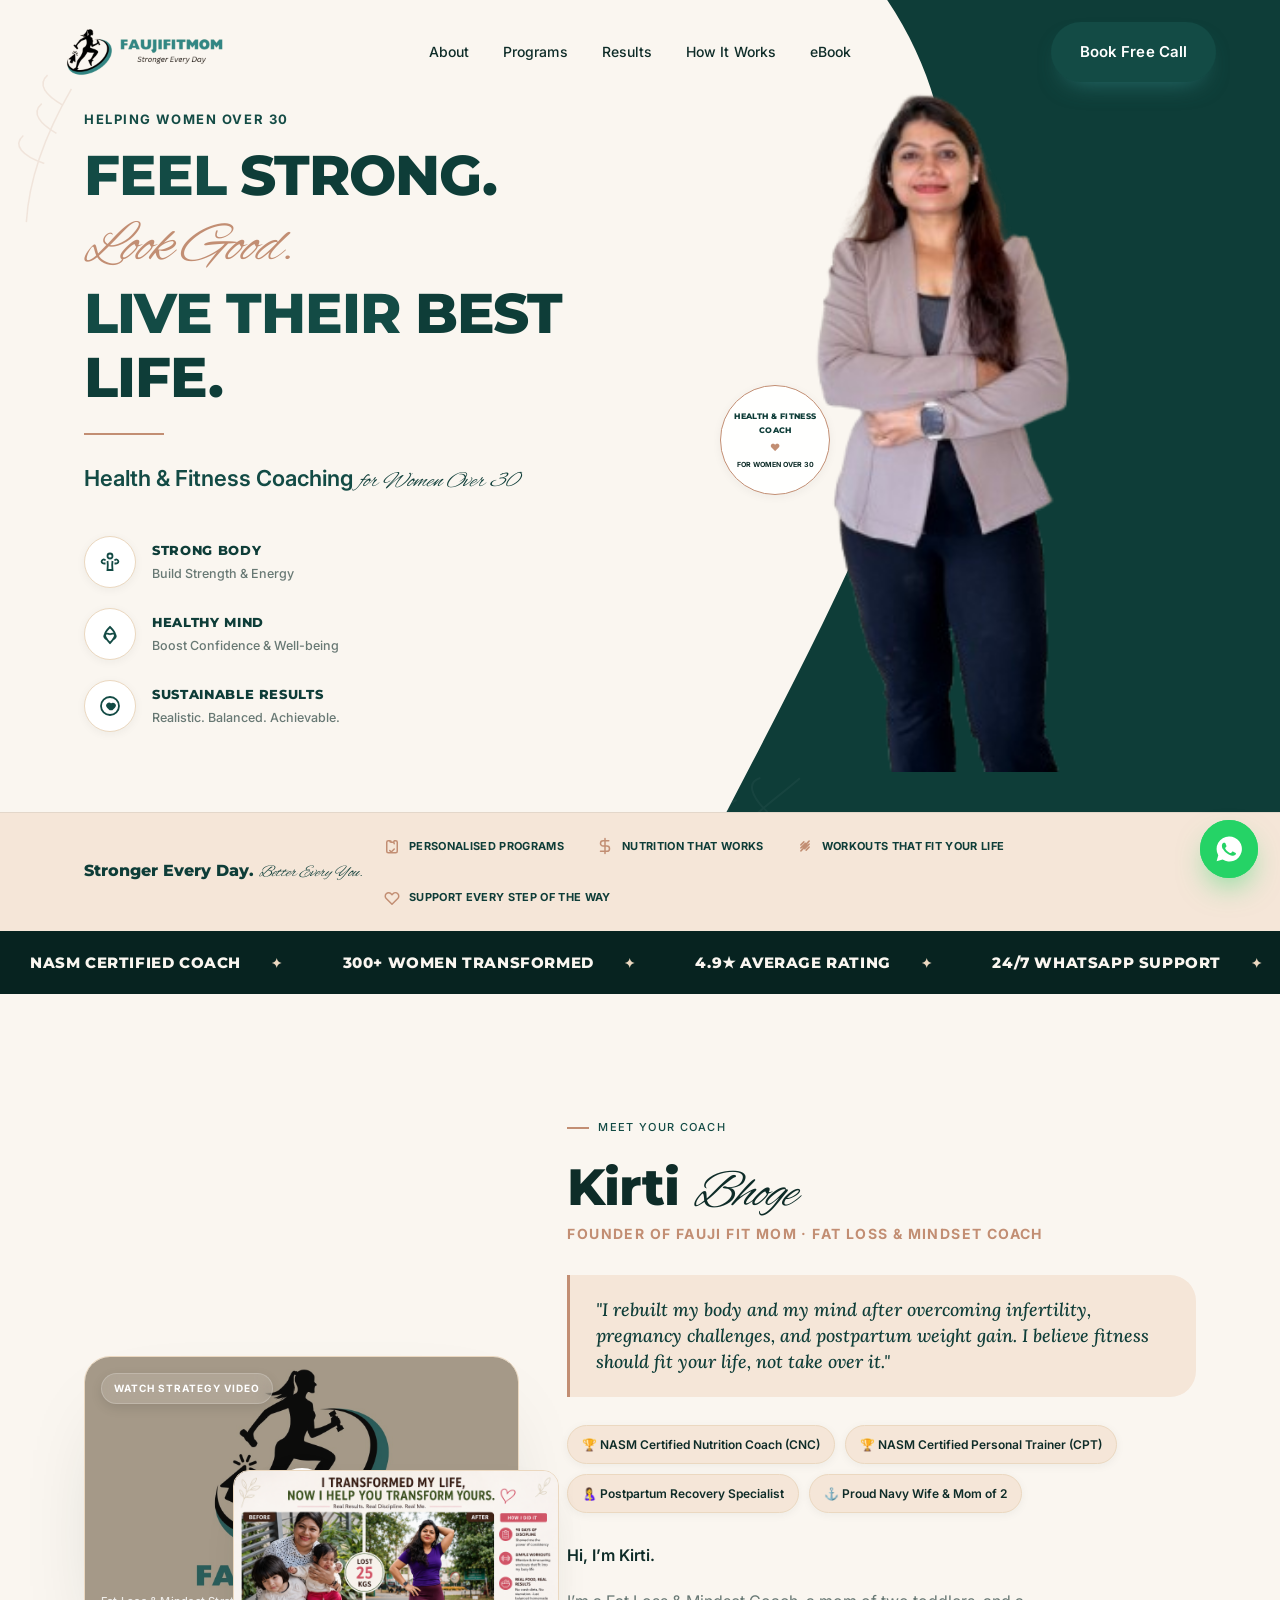
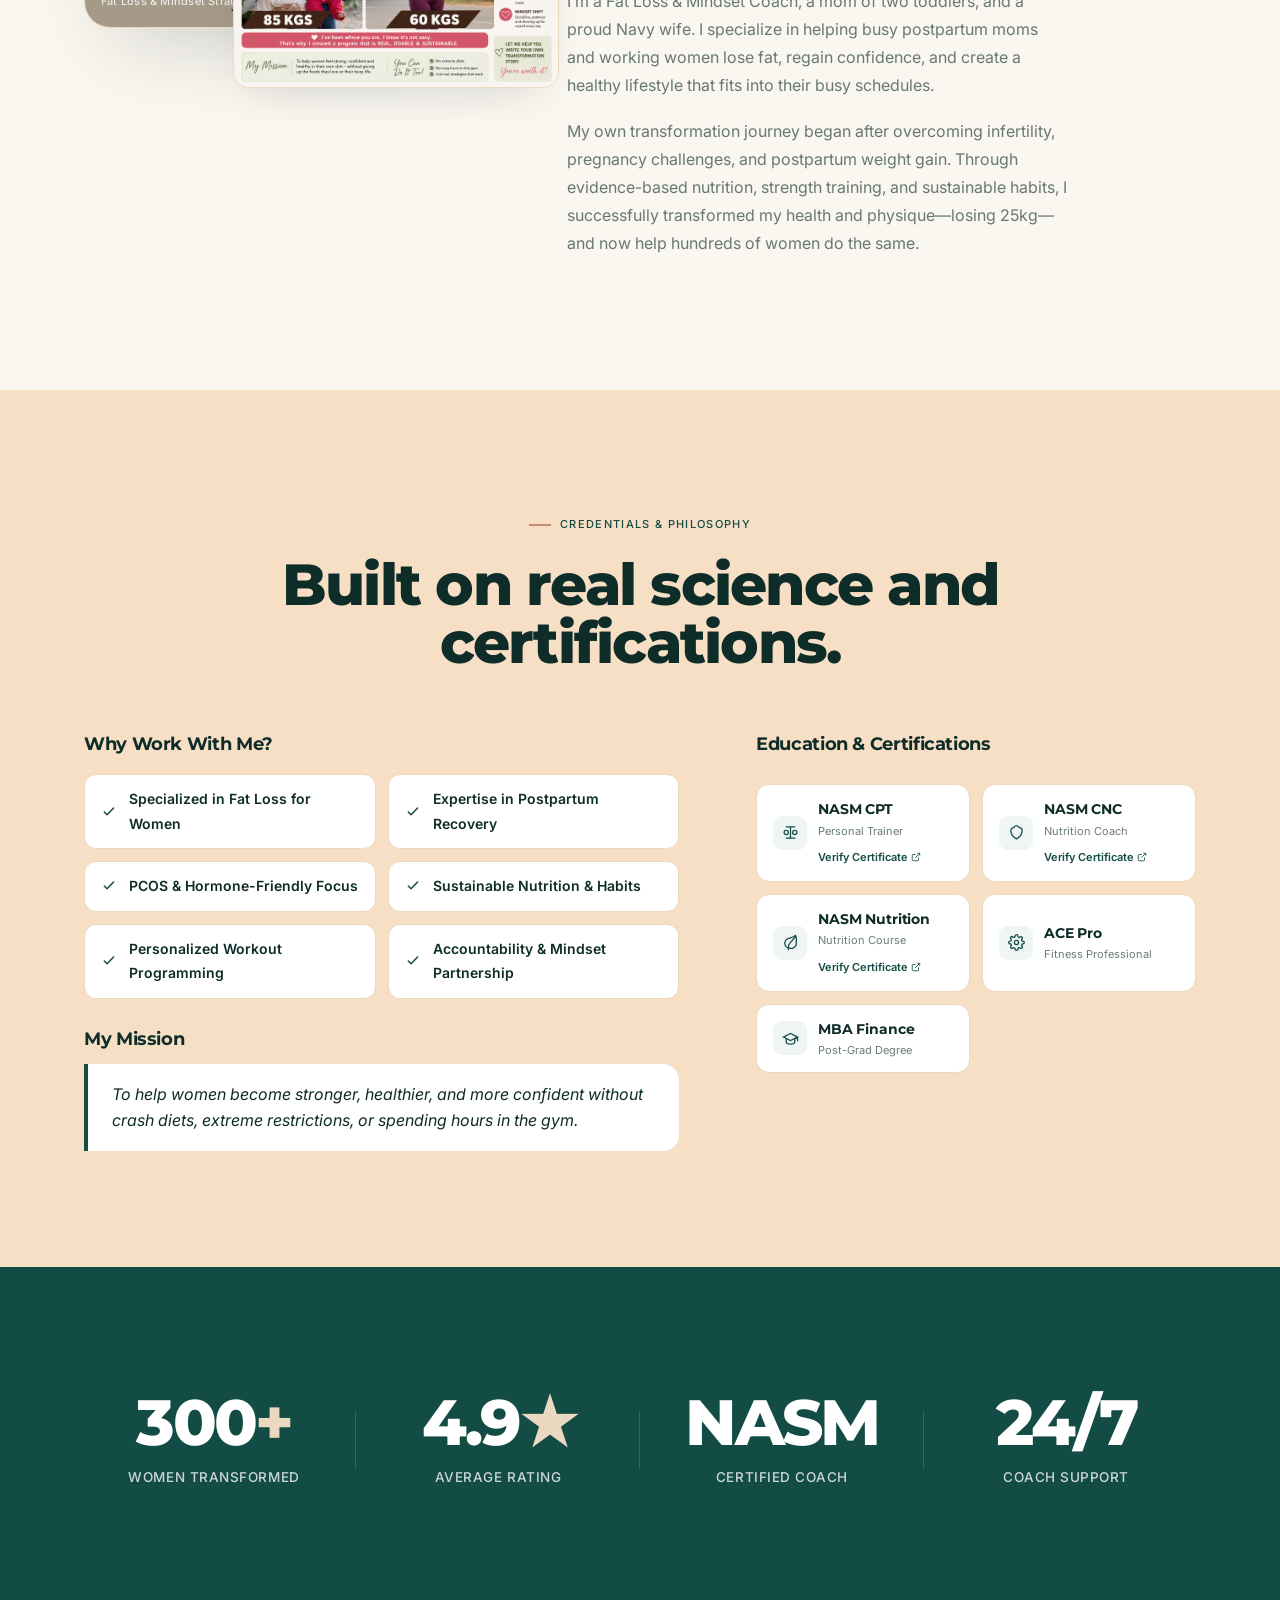
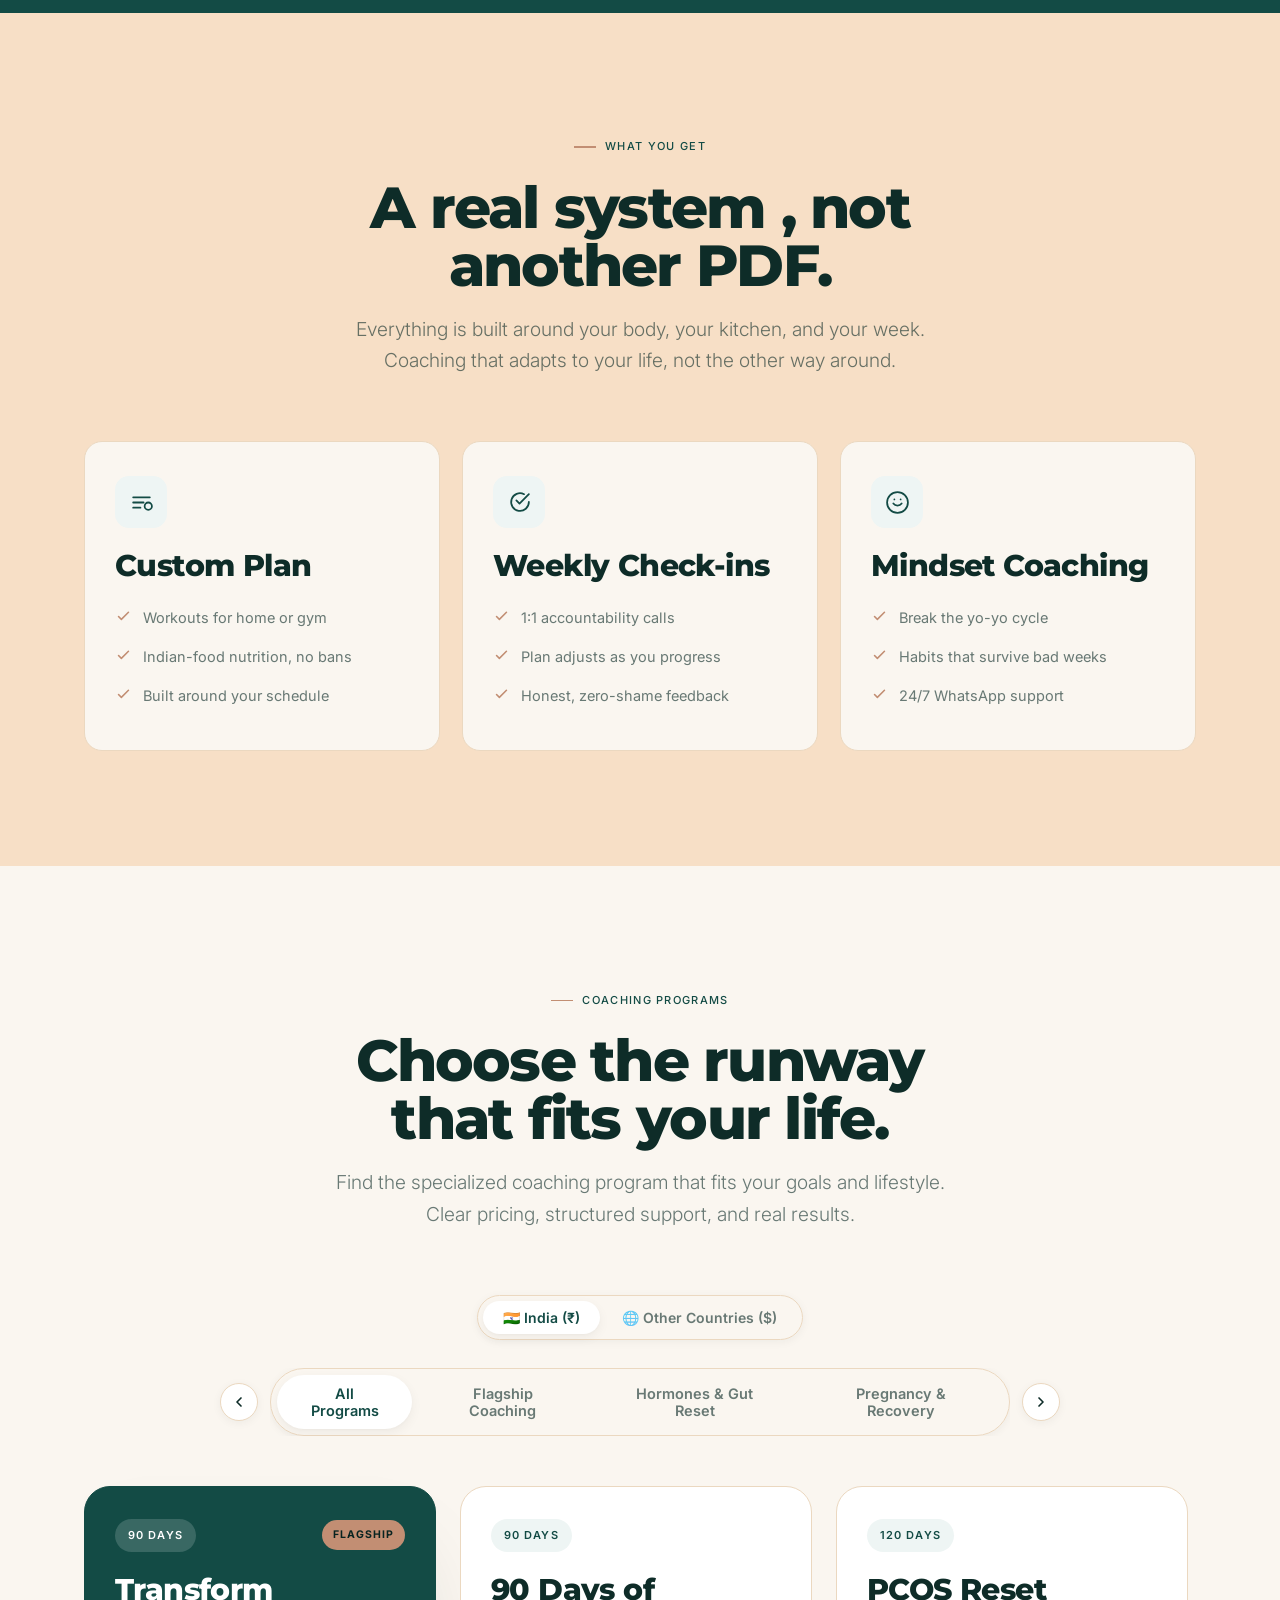
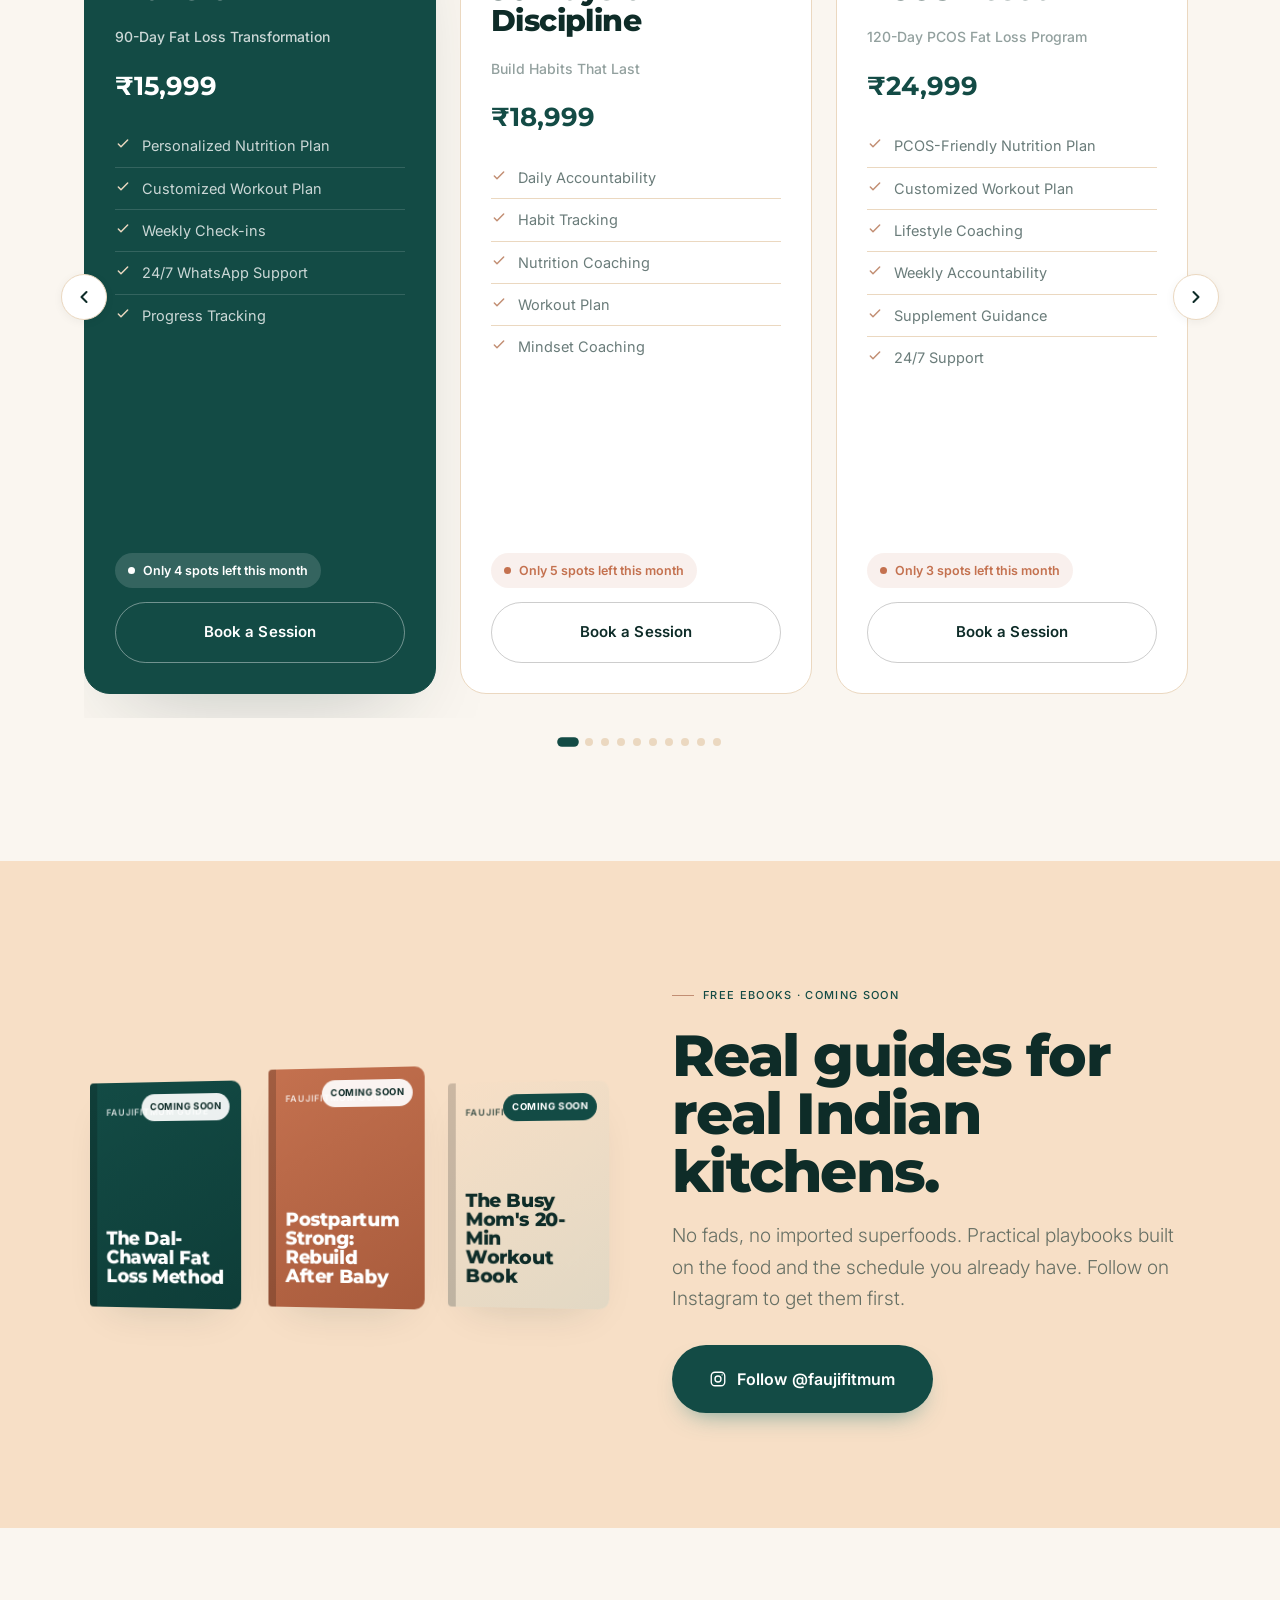
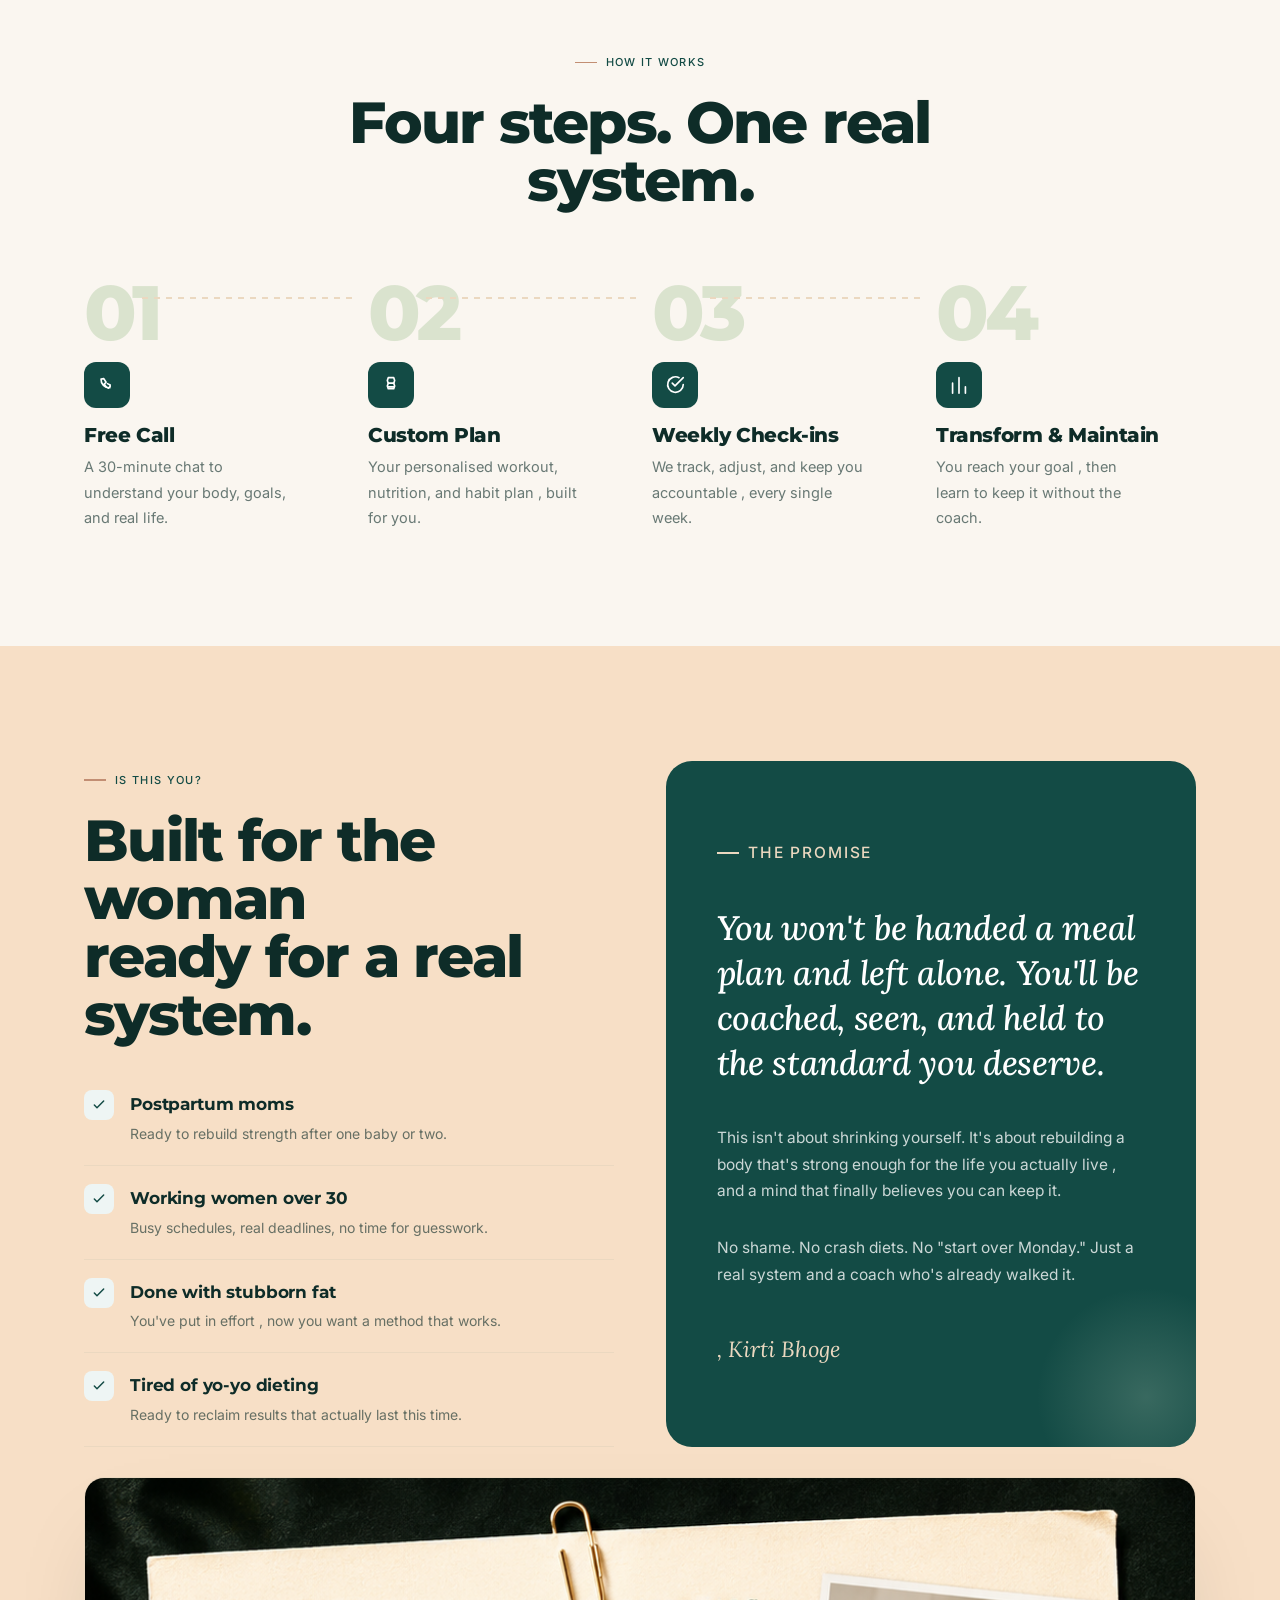
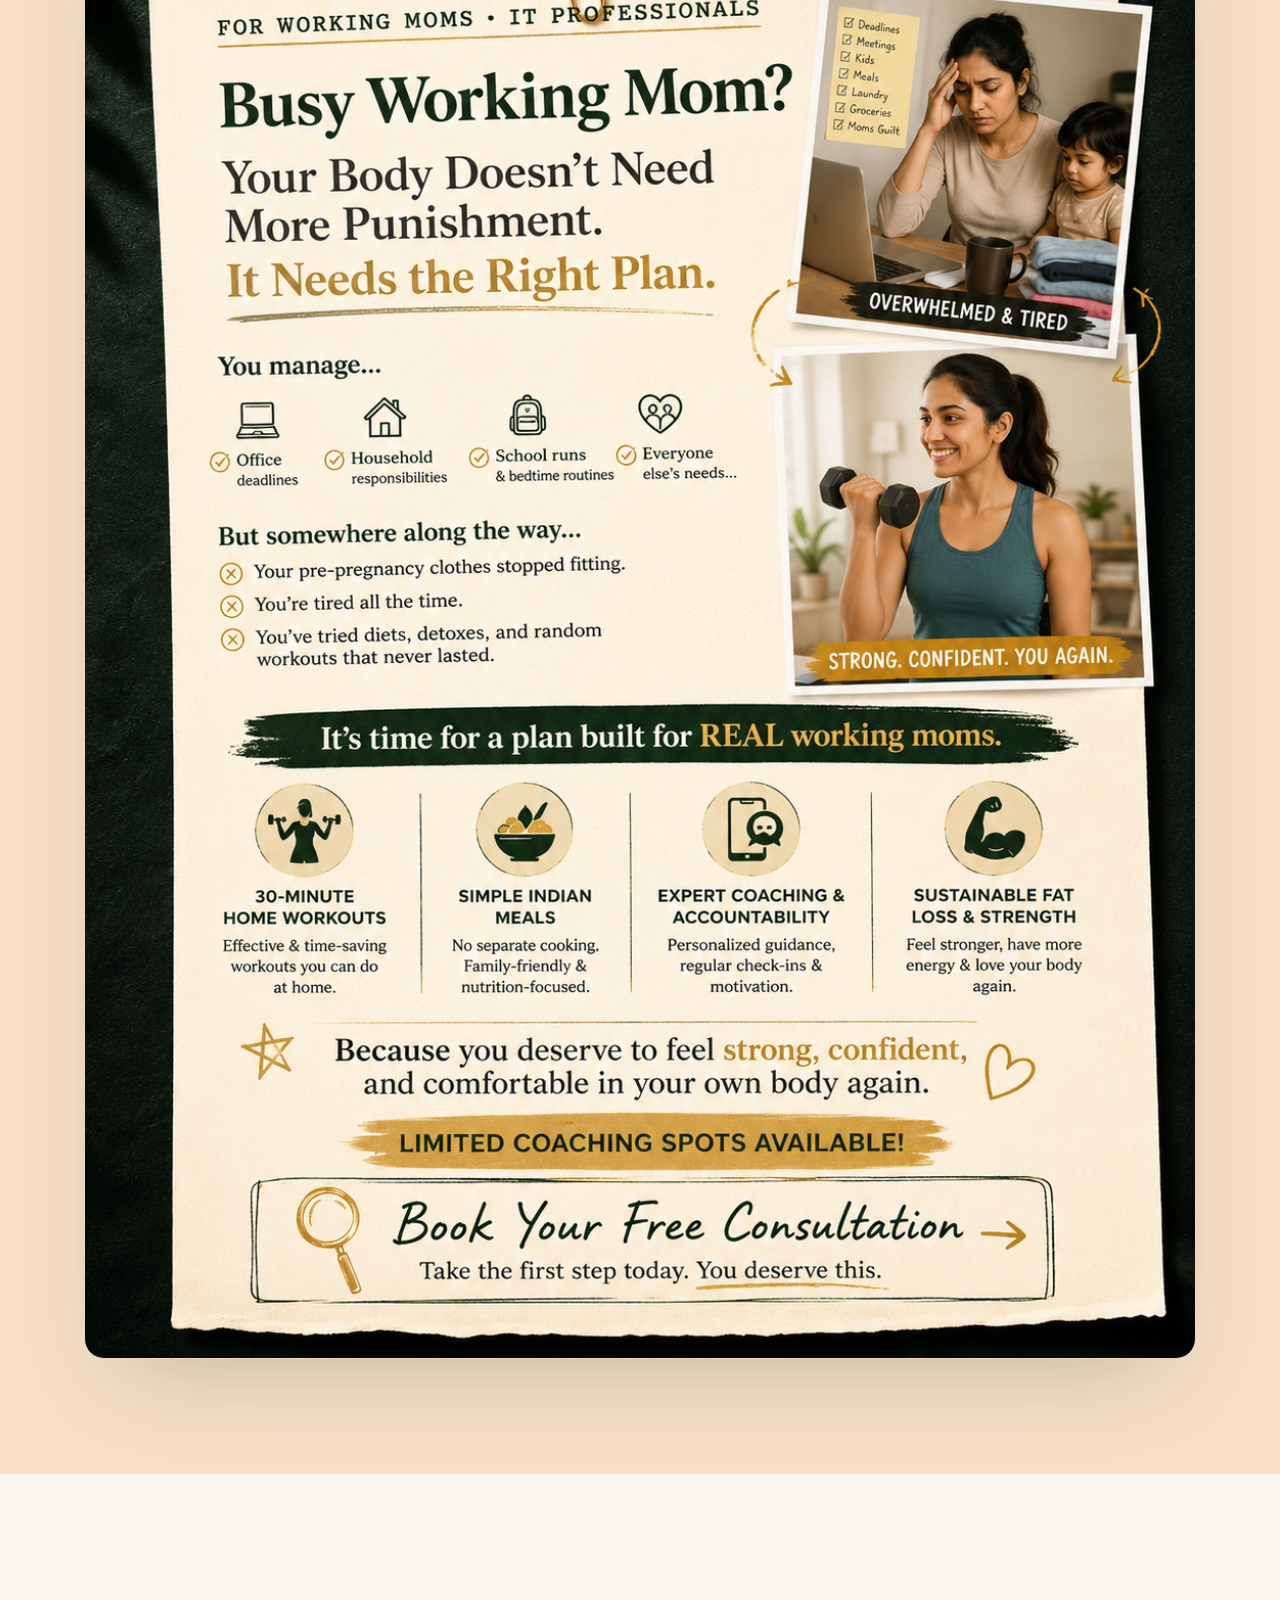
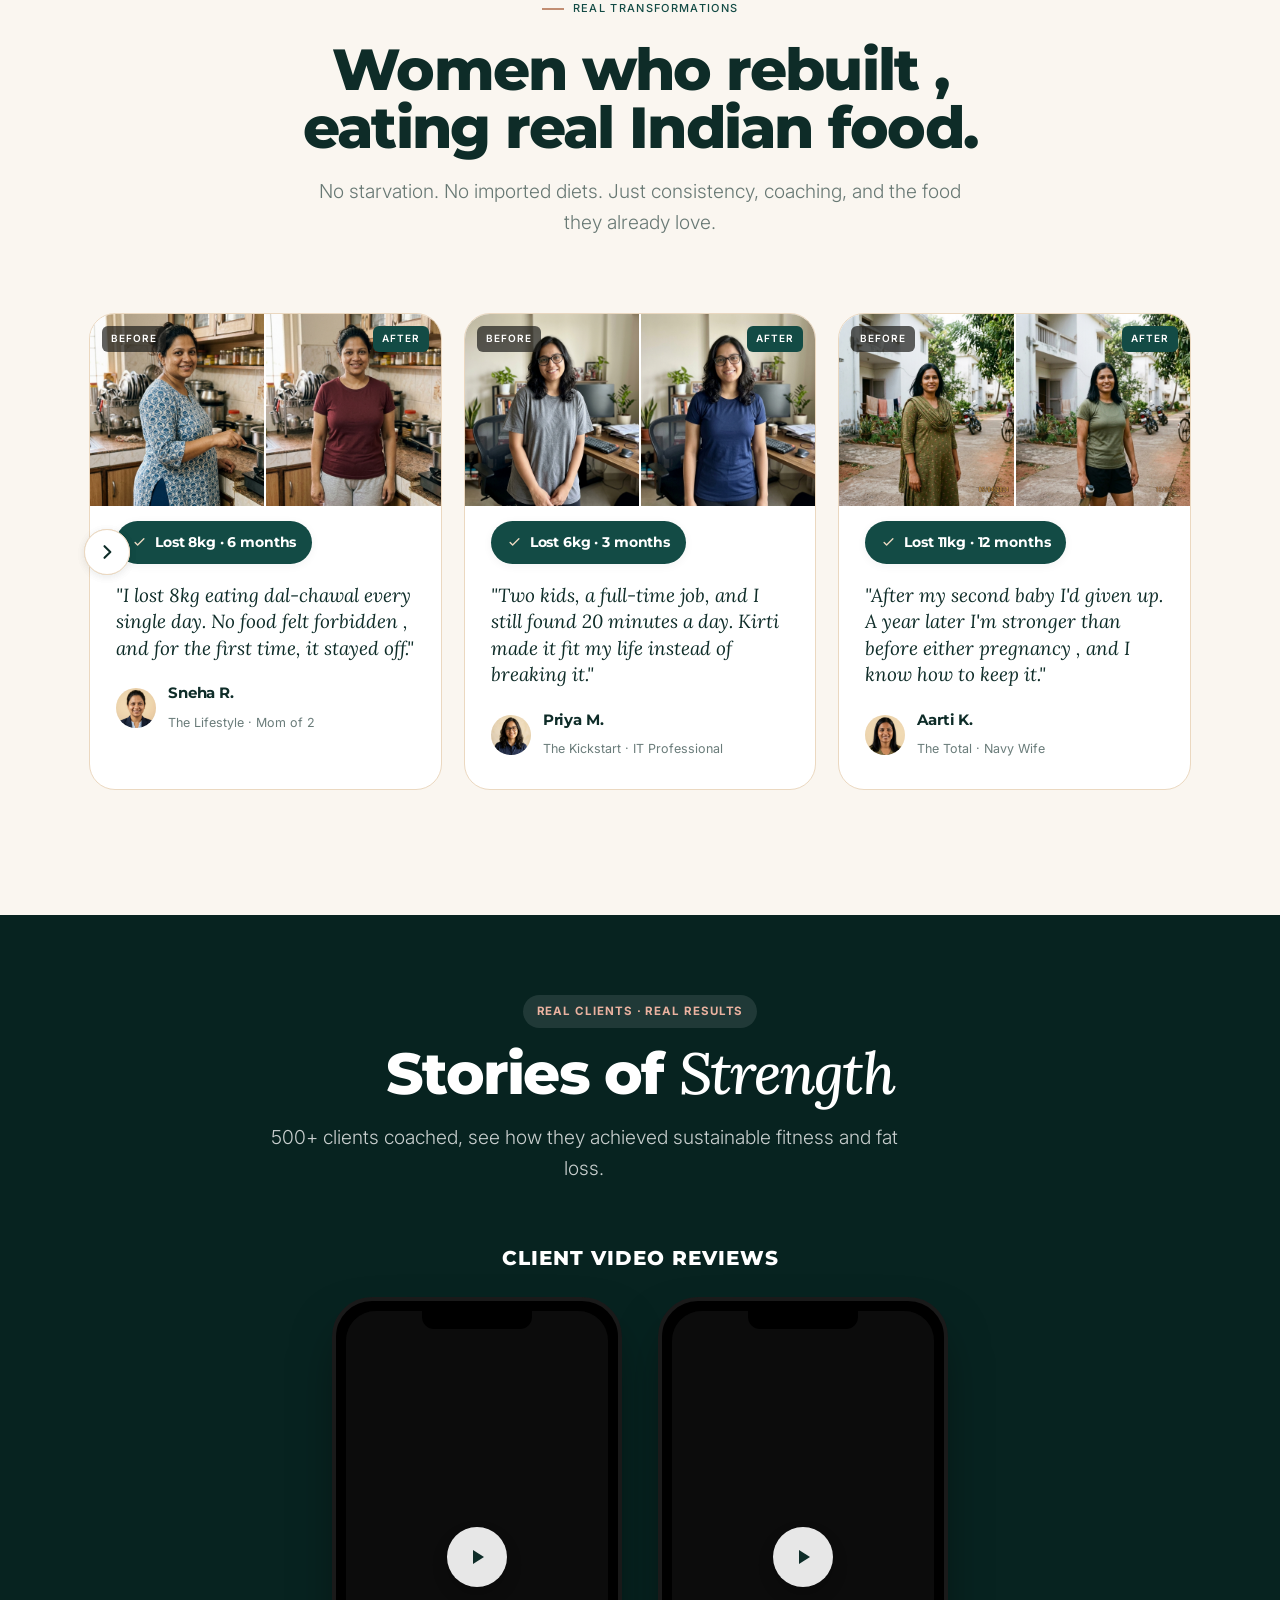
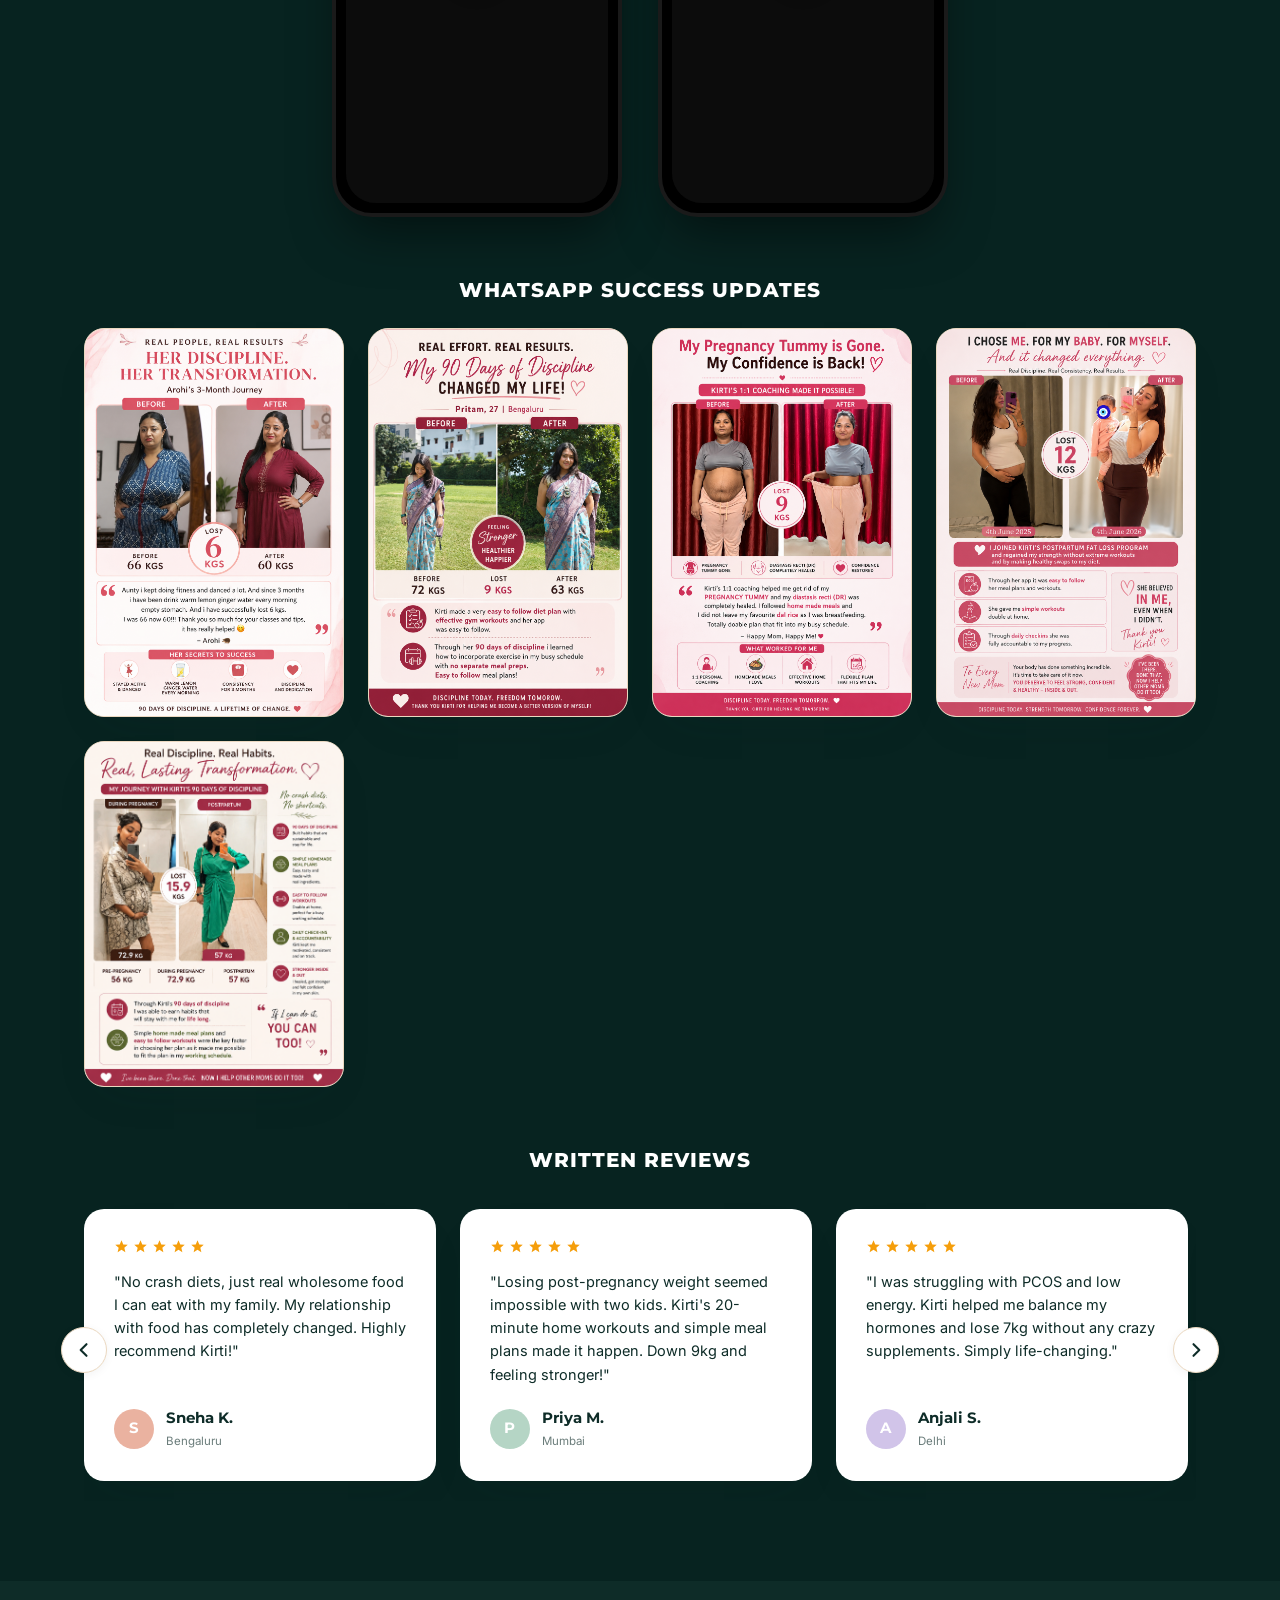
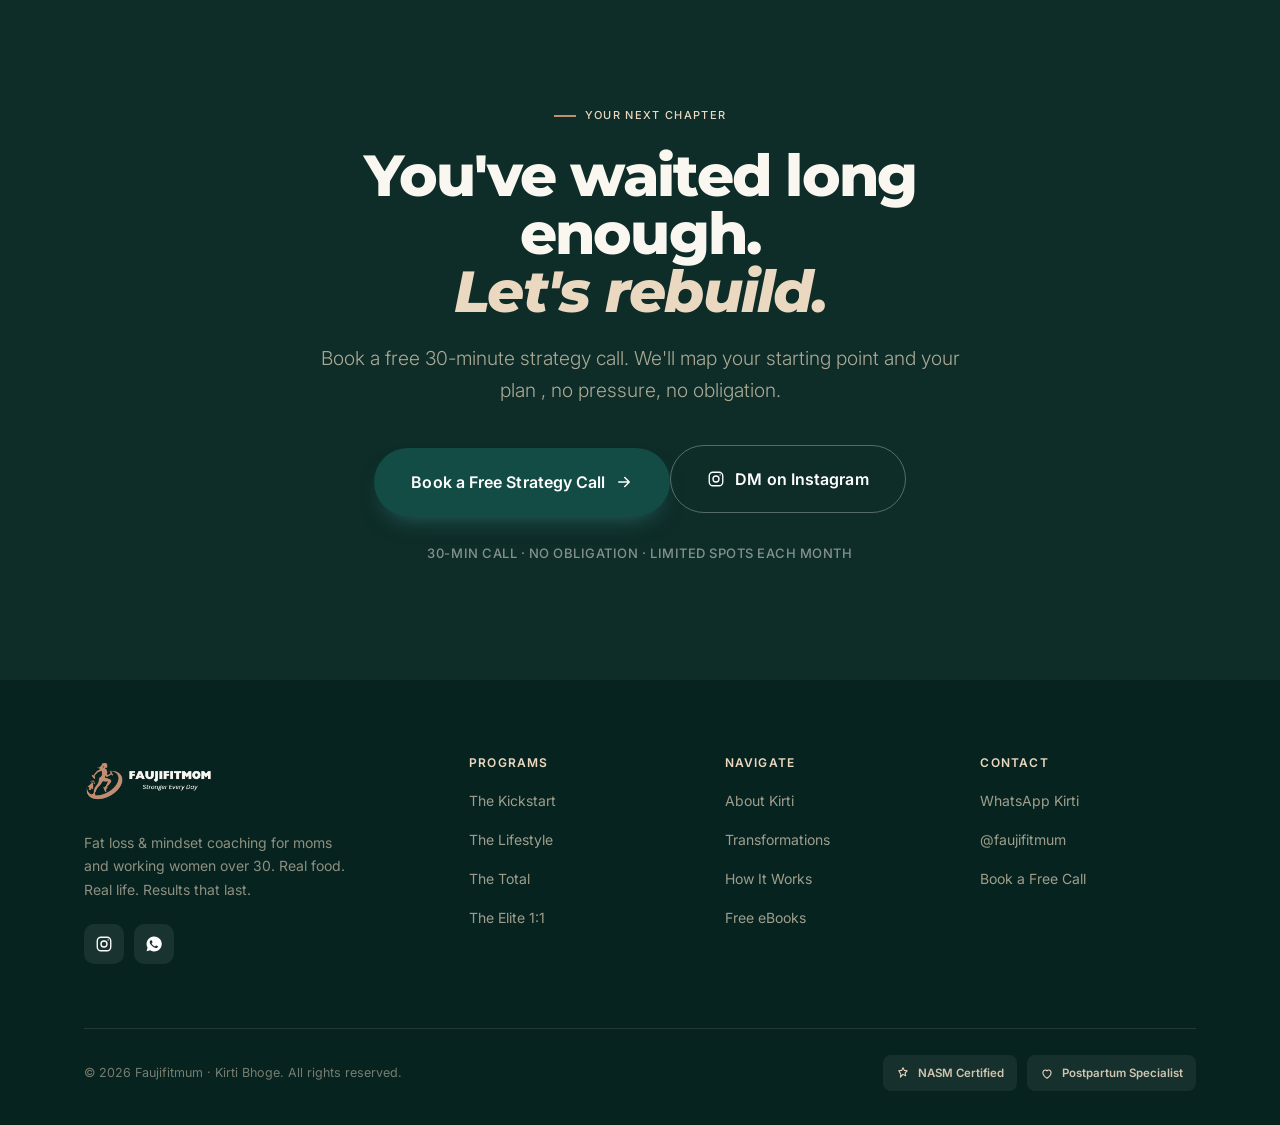
==== commit c50cf6fa: "style: remove Reebok Trainer credentials and badges" ====
--- a/index.html
+++ b/index.html
@@ -23,7 +23,7 @@
       fbq('track', 'PageView');
     </script>
     <!-- End Meta Pixel Code -->
-    <script type="module" crossorigin src="./assets/index-DBrFdKvF.js"></script>
+    <script type="module" crossorigin src="./assets/index-CYkoWUYL.js"></script>
     <link rel="stylesheet" crossorigin href="./assets/index-xP3r_S2N.css">
   </head>
   <body>
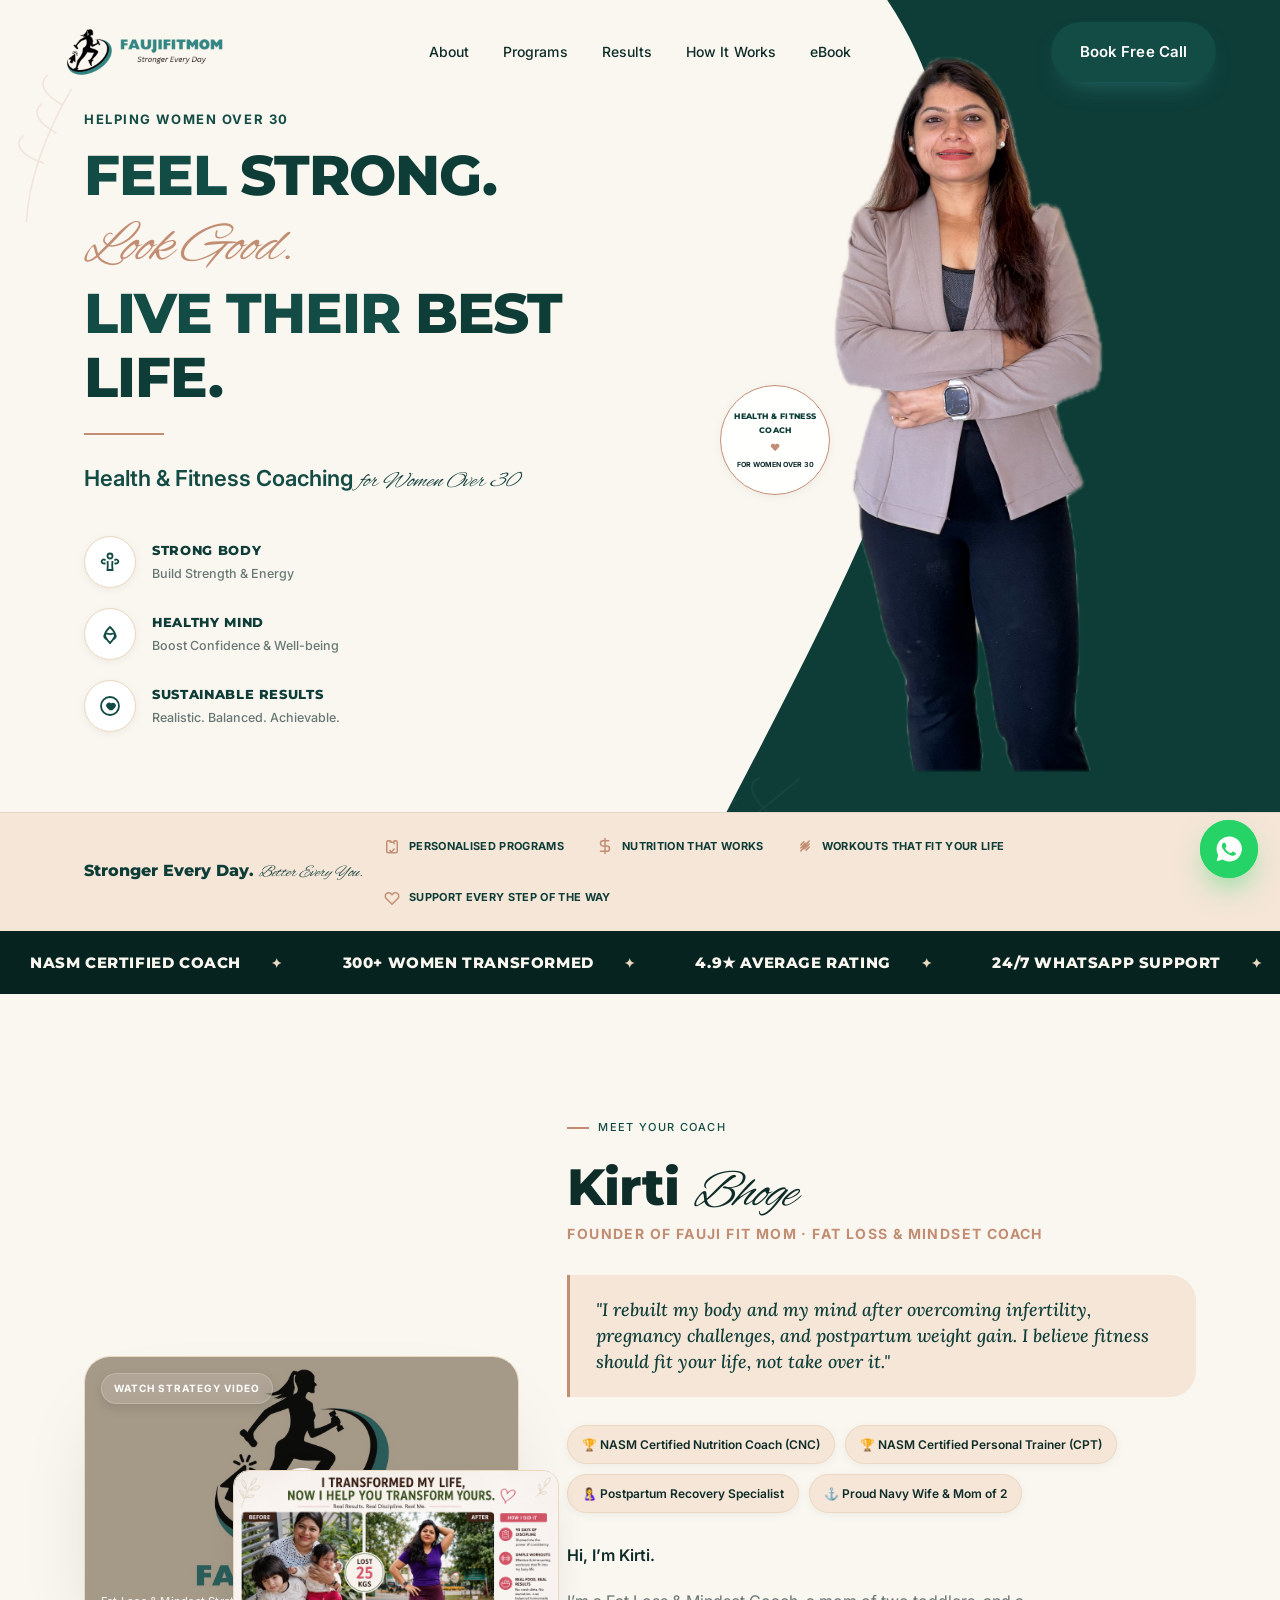
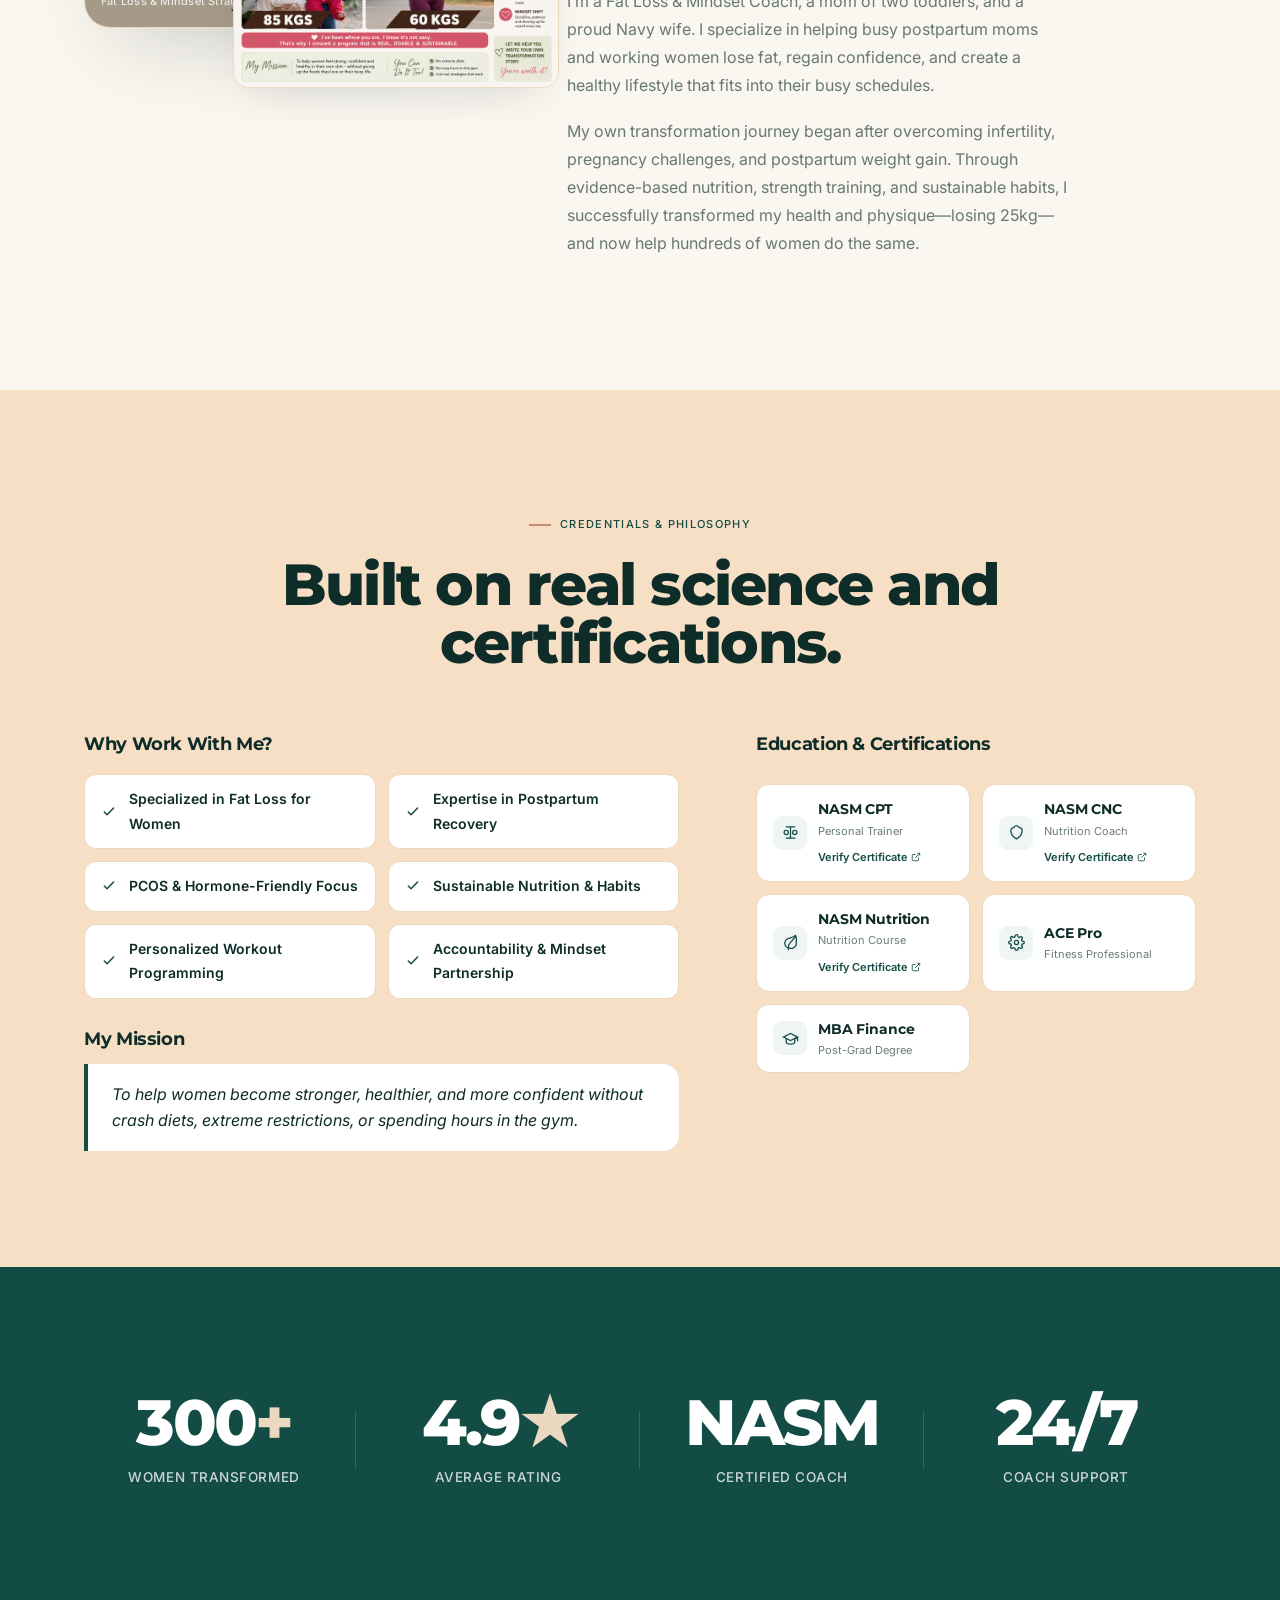
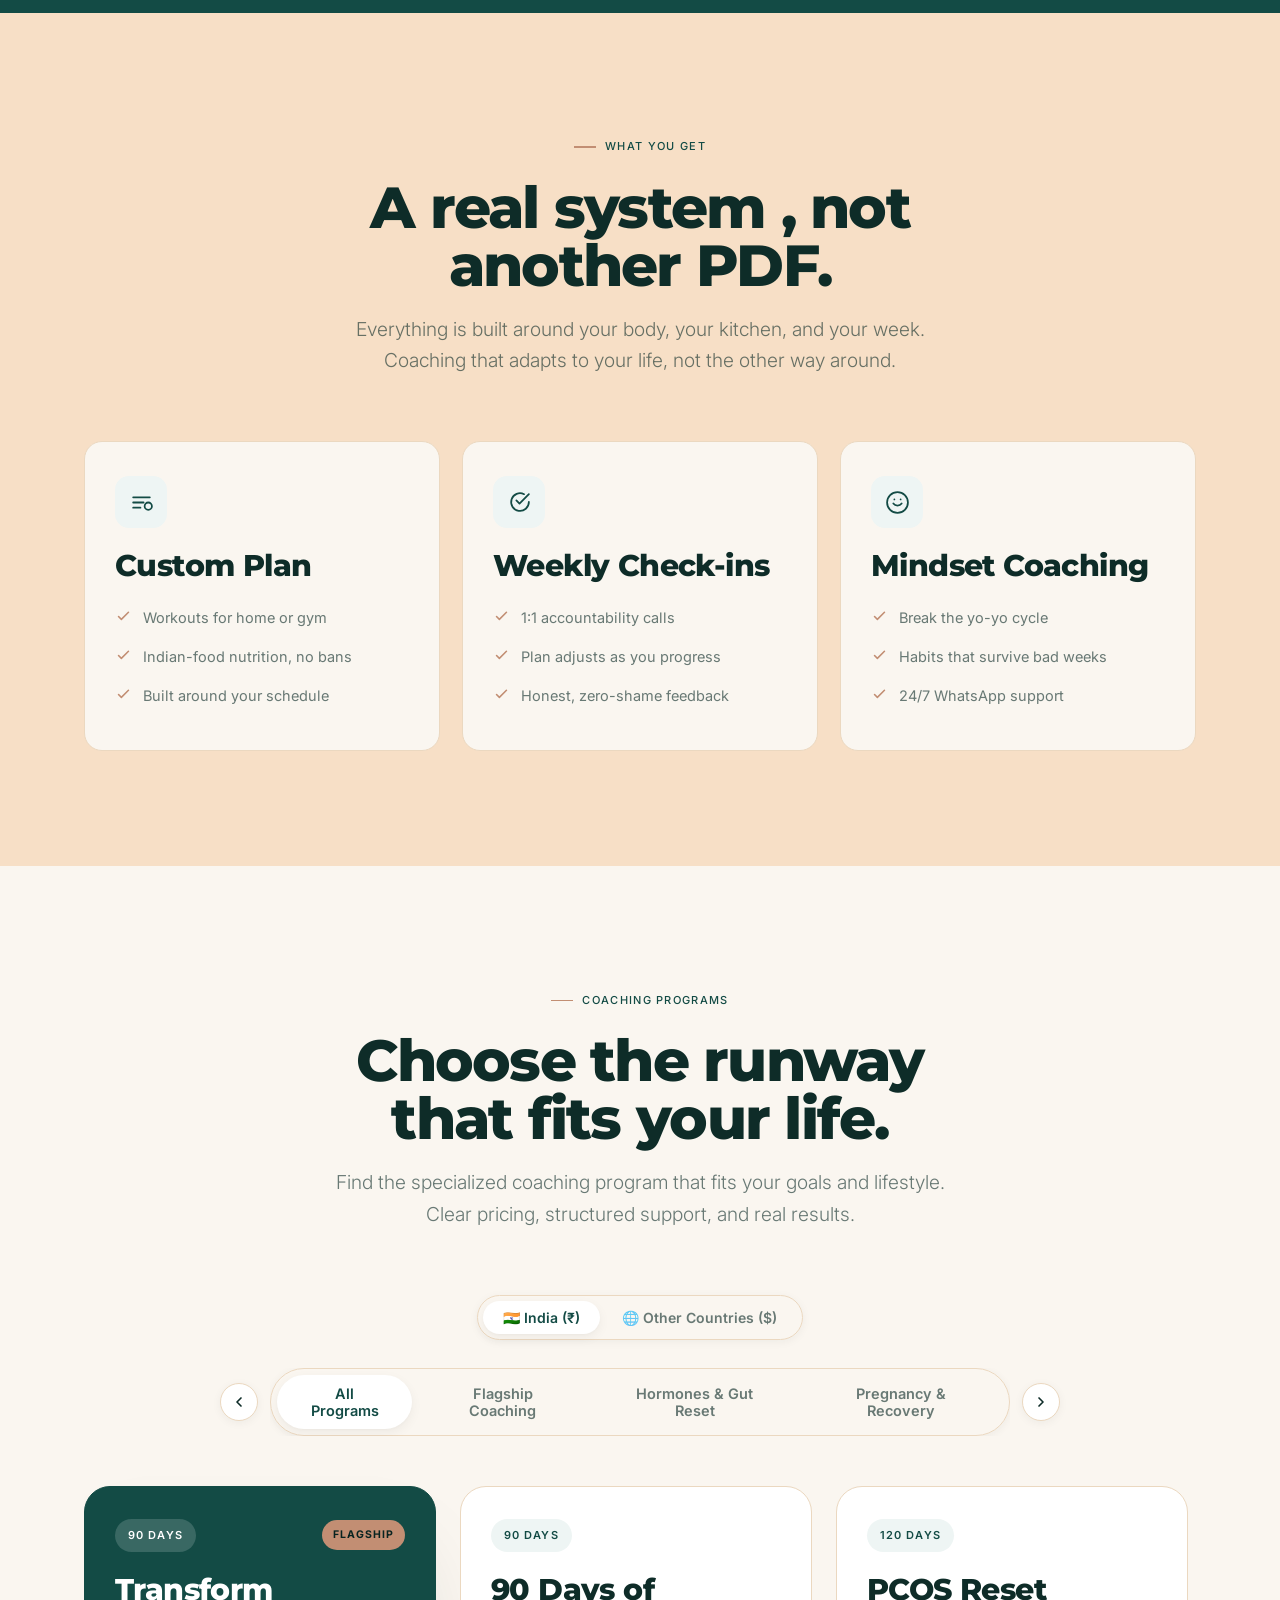
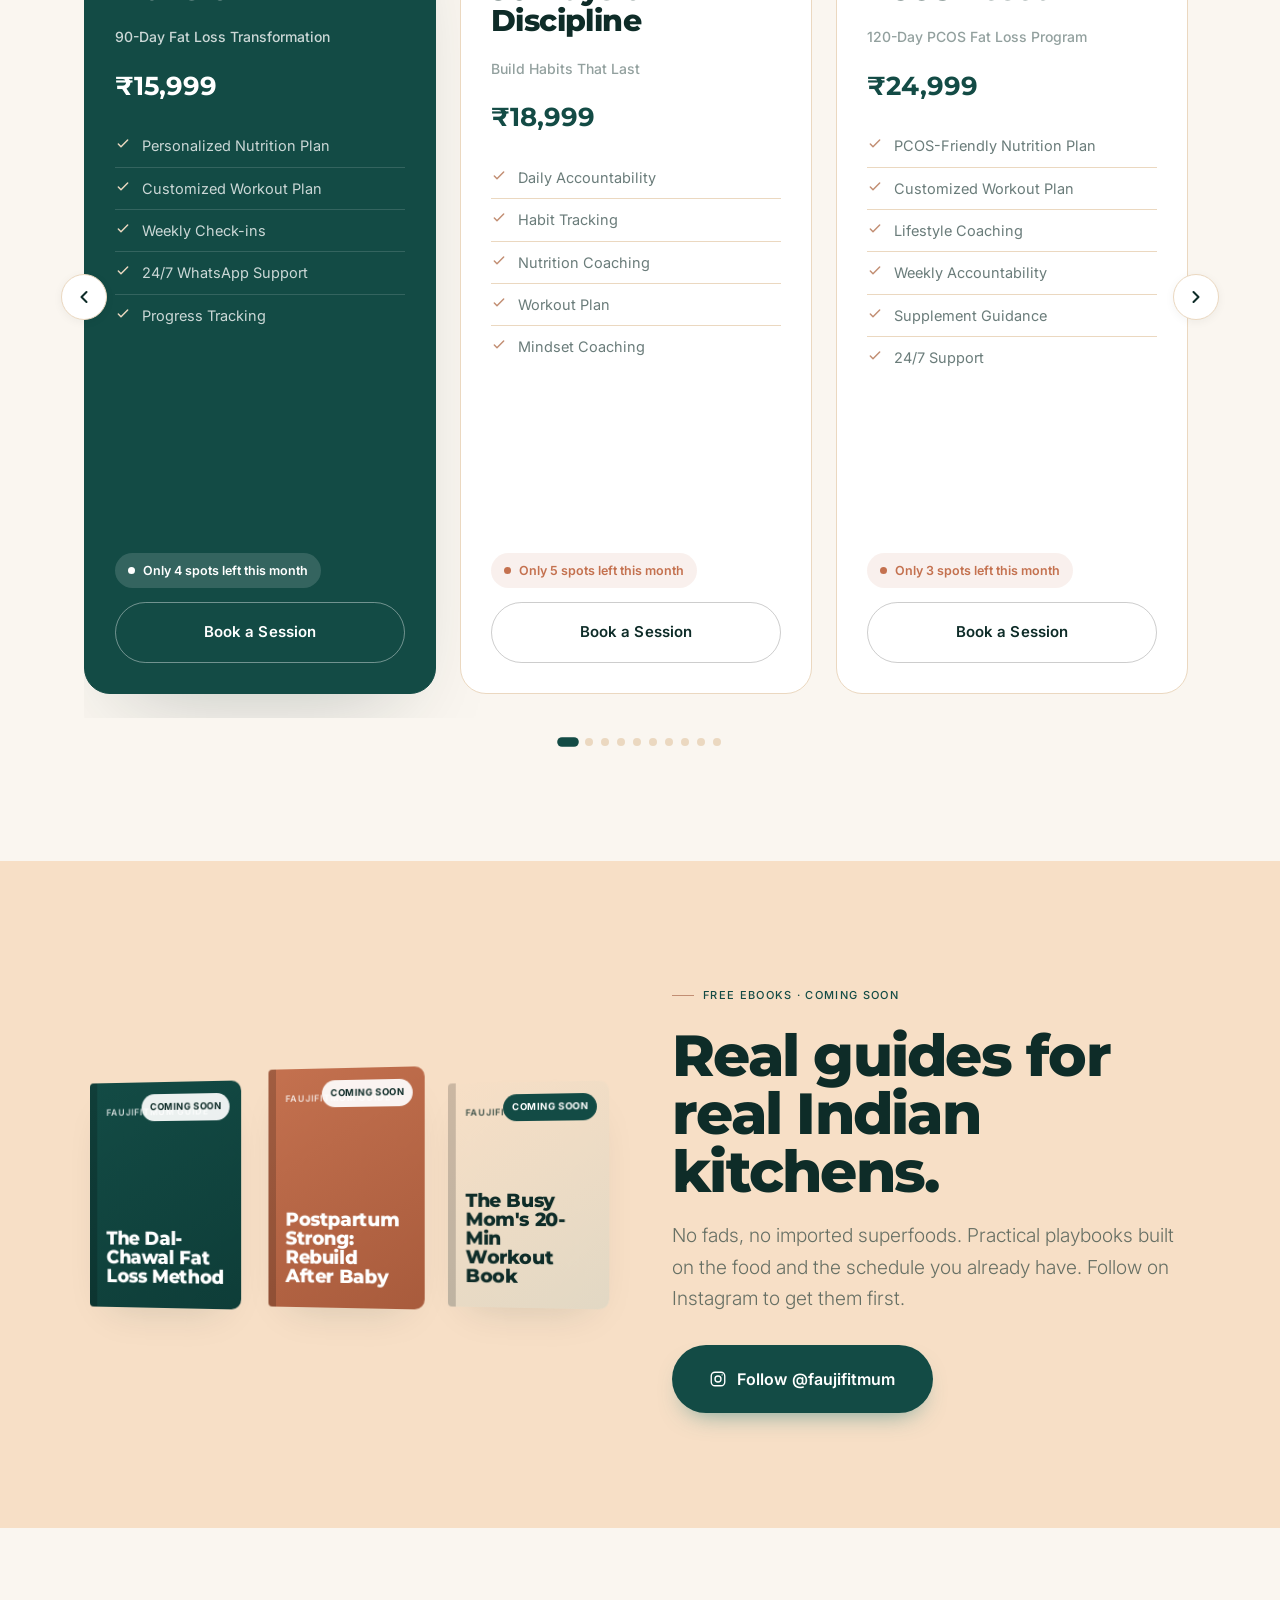
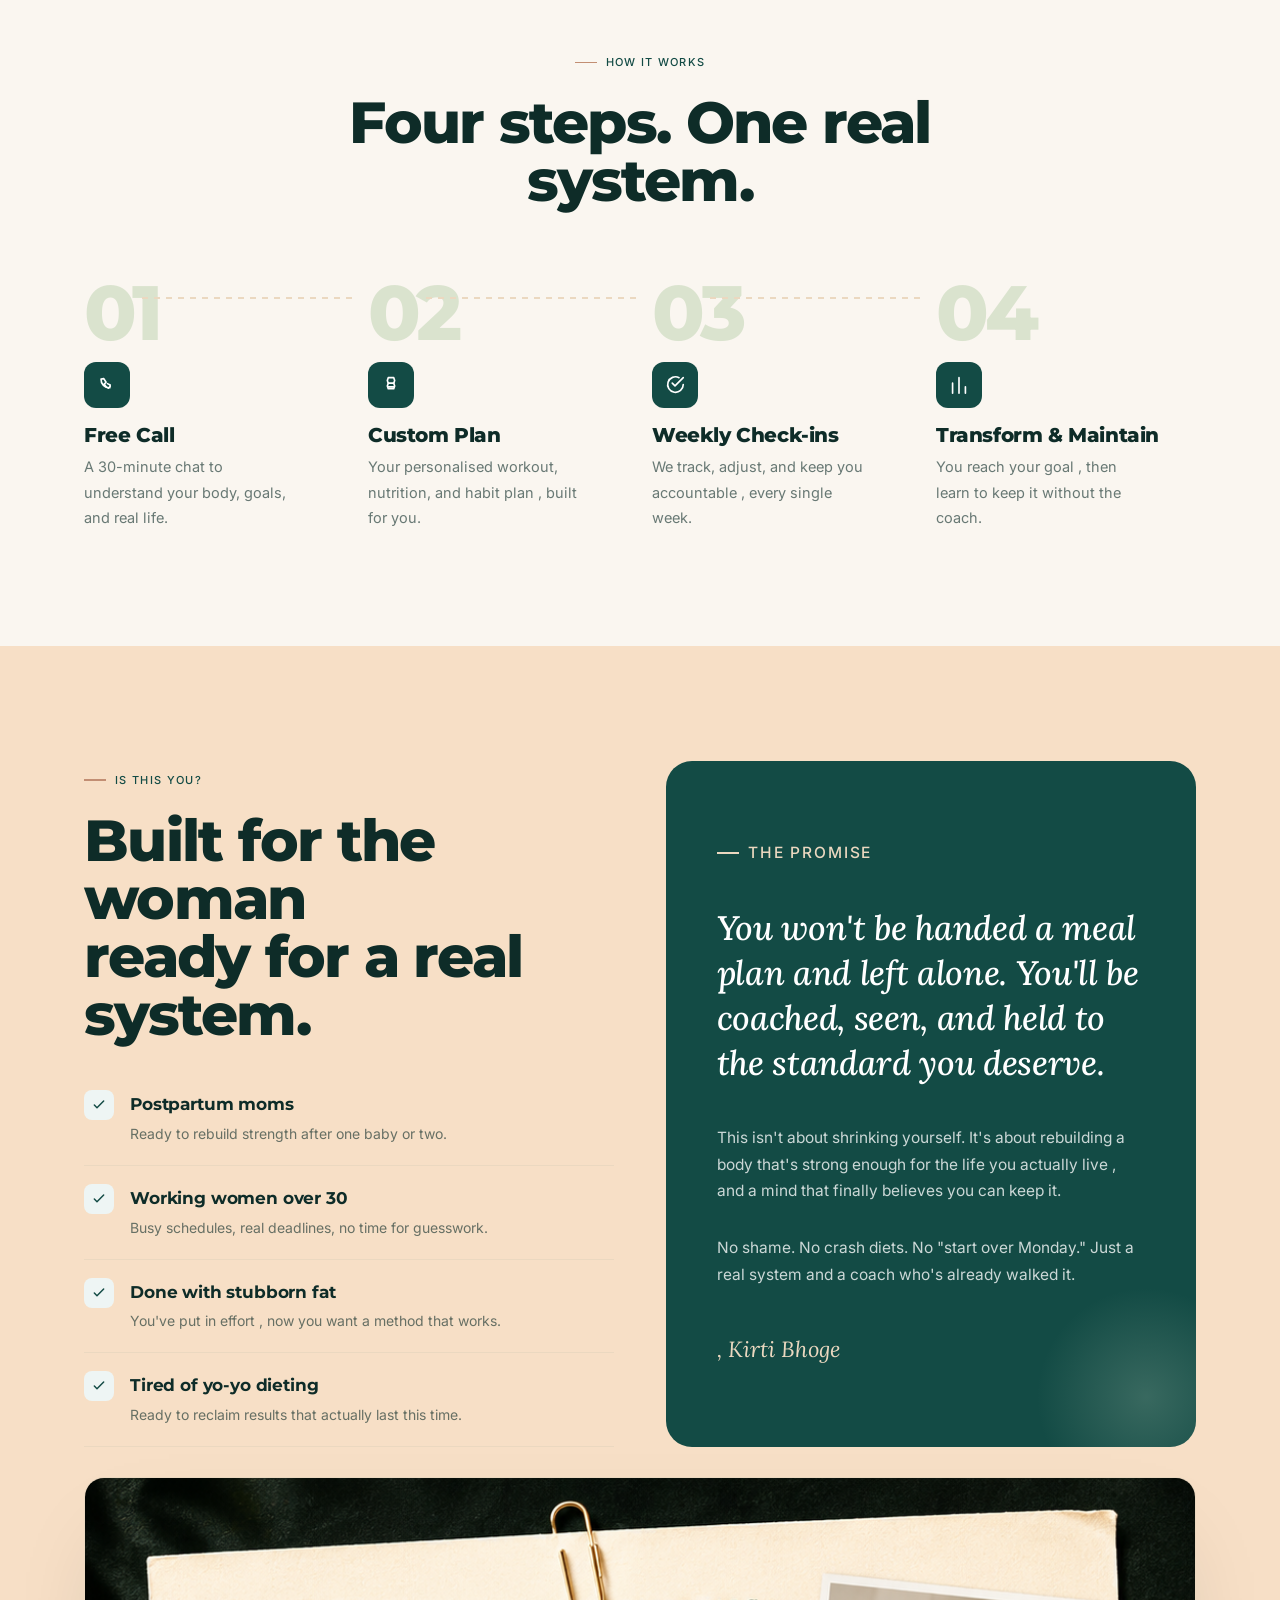
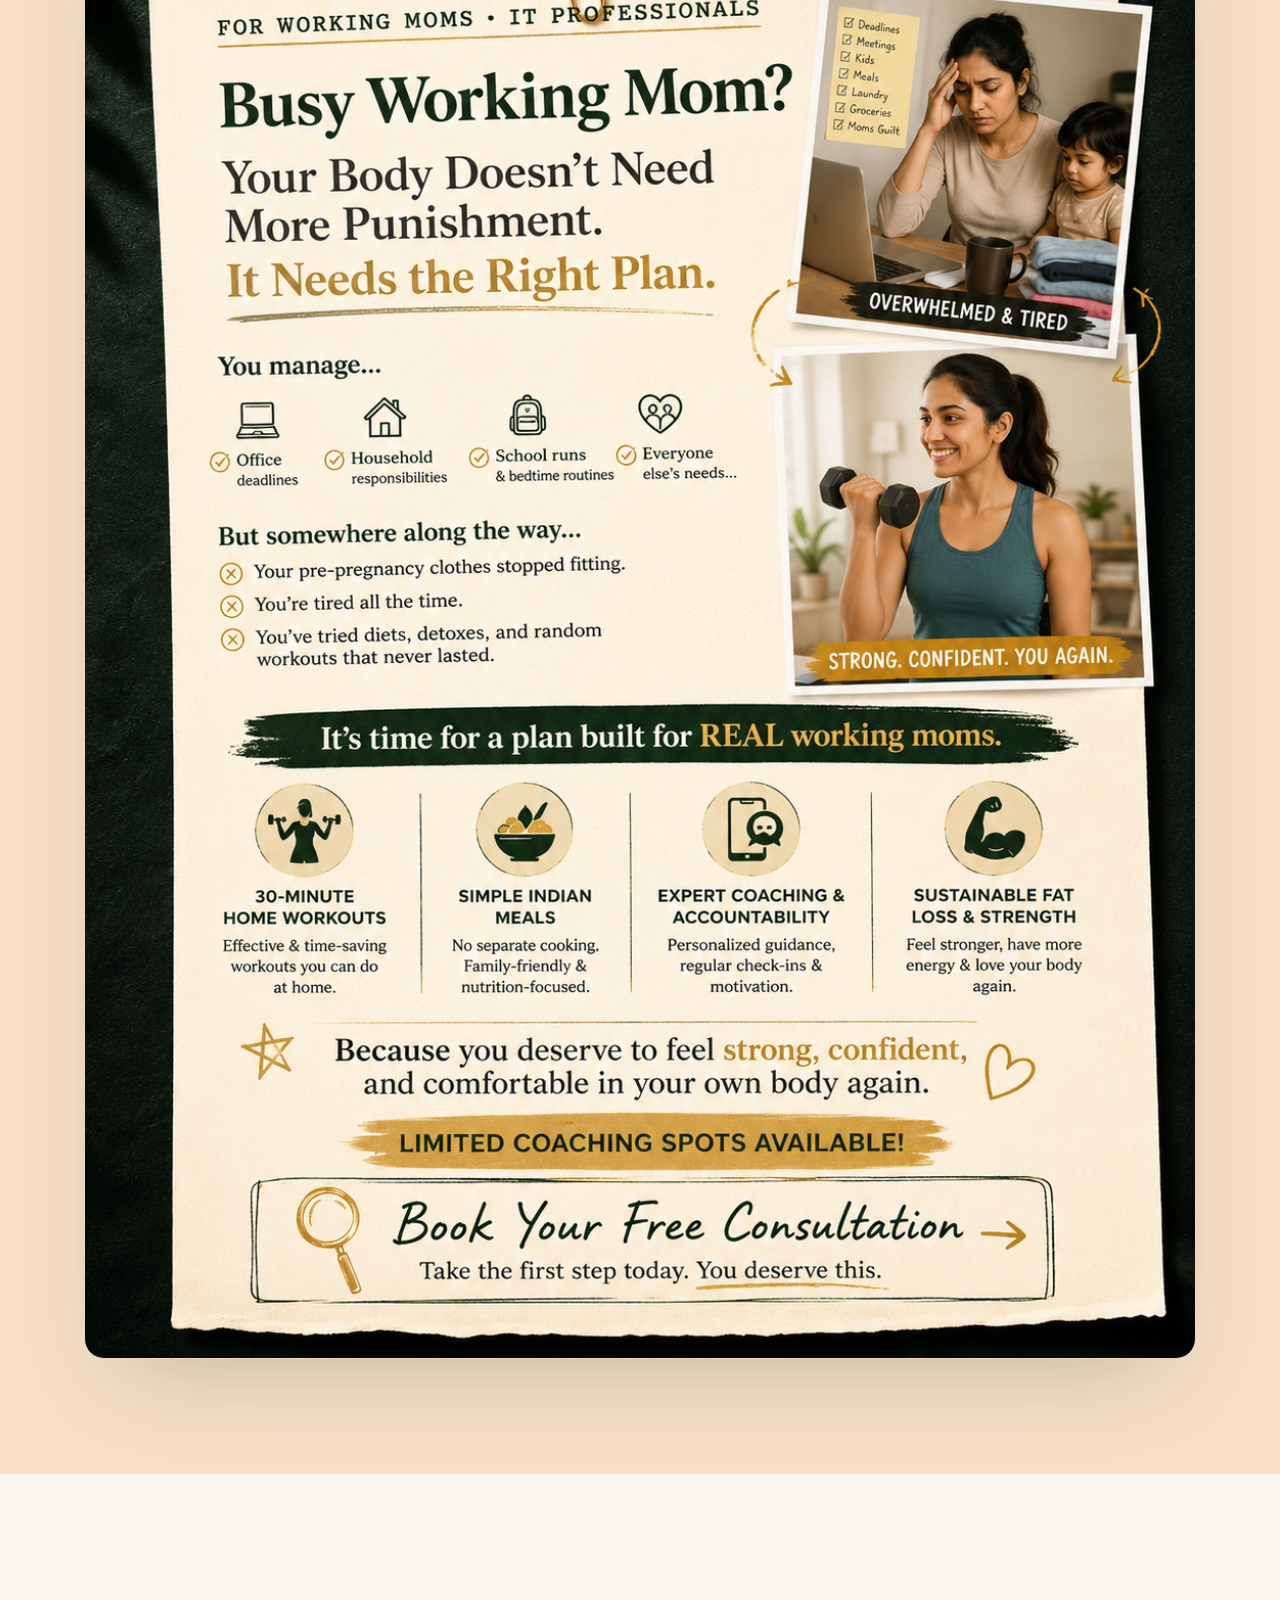
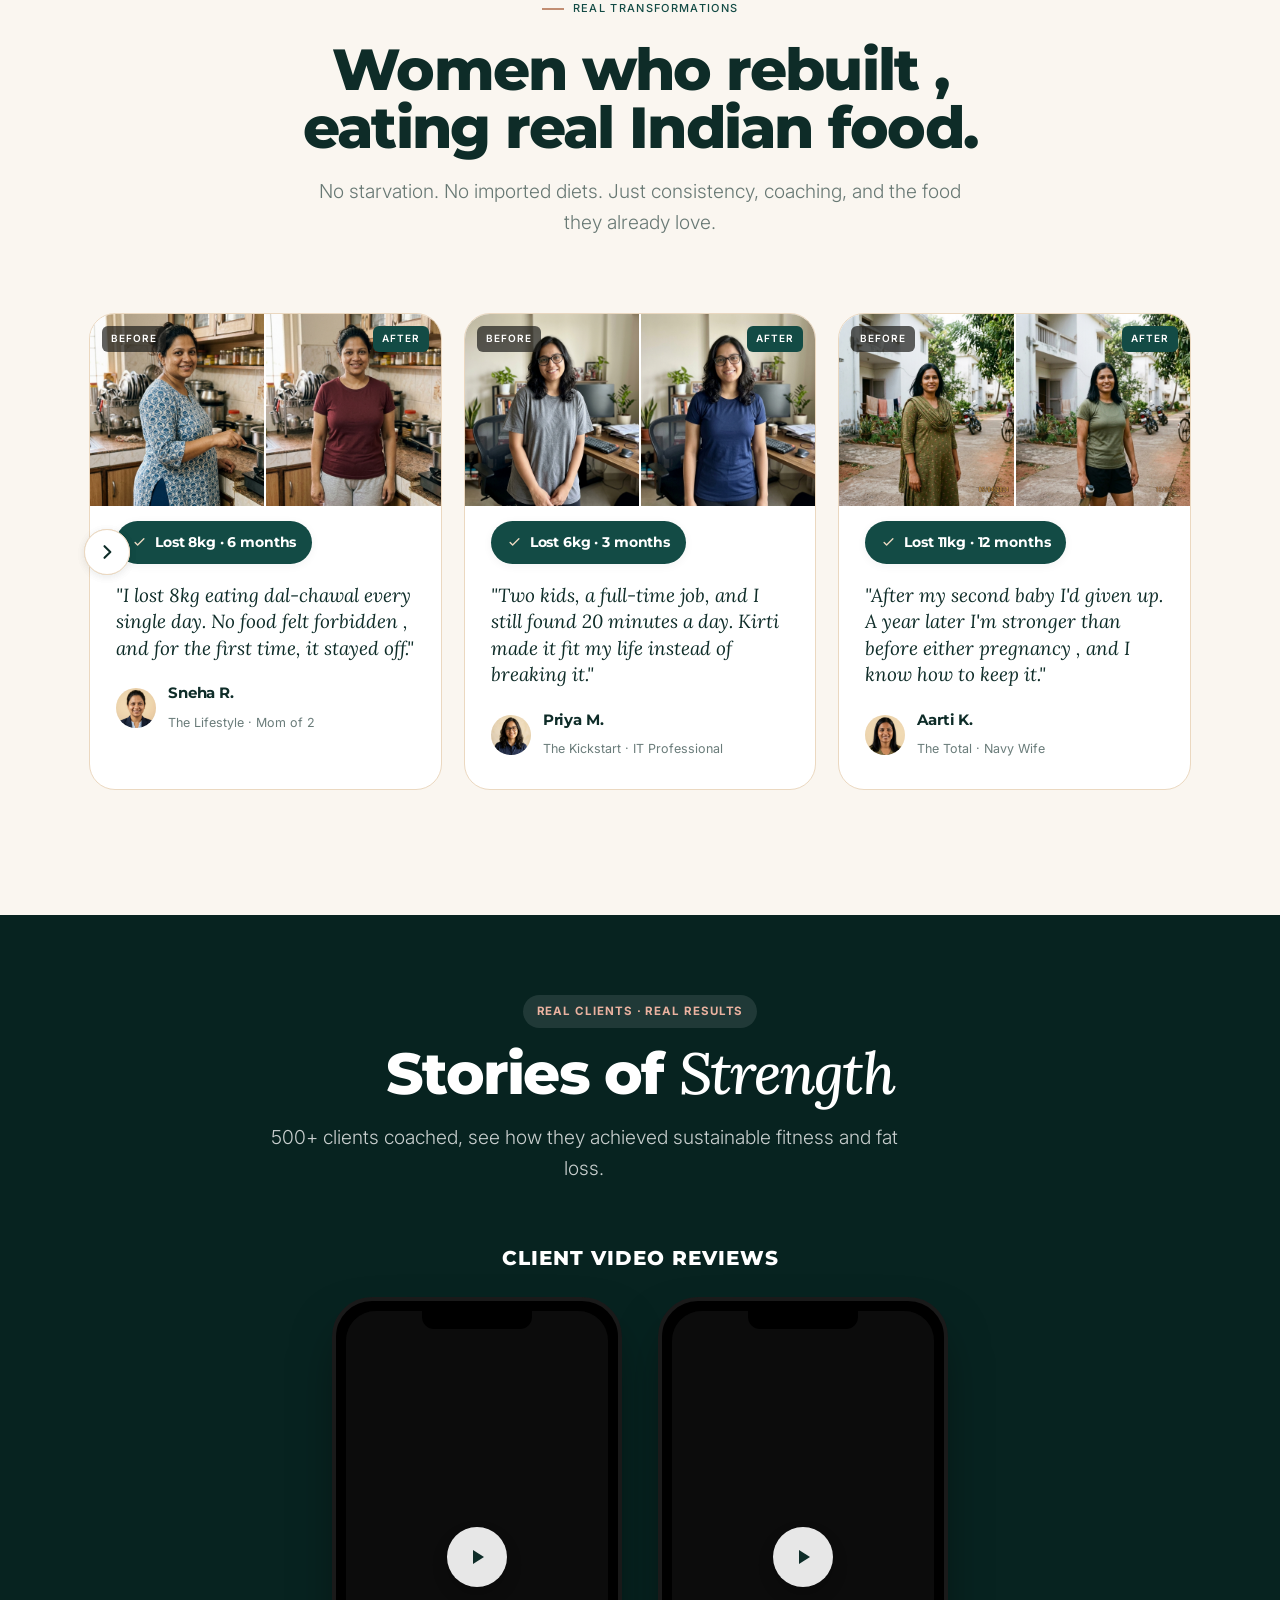
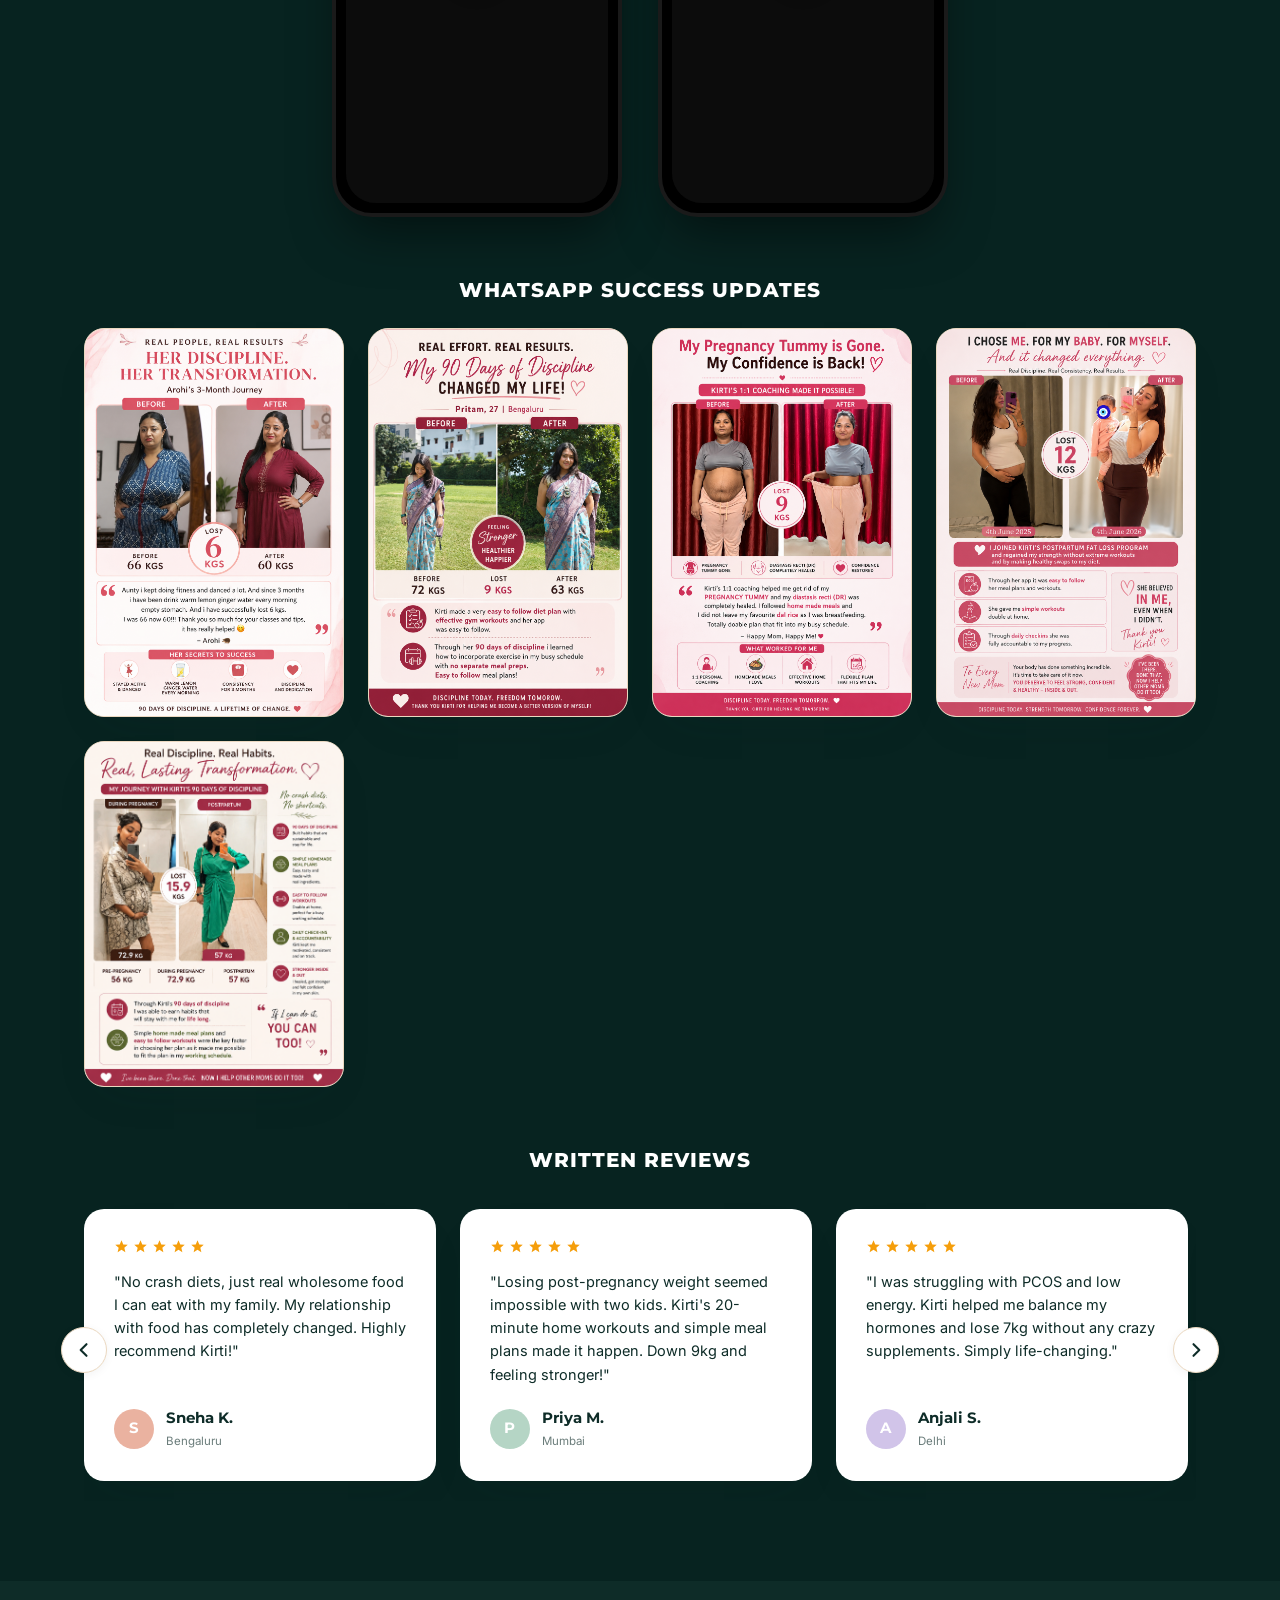
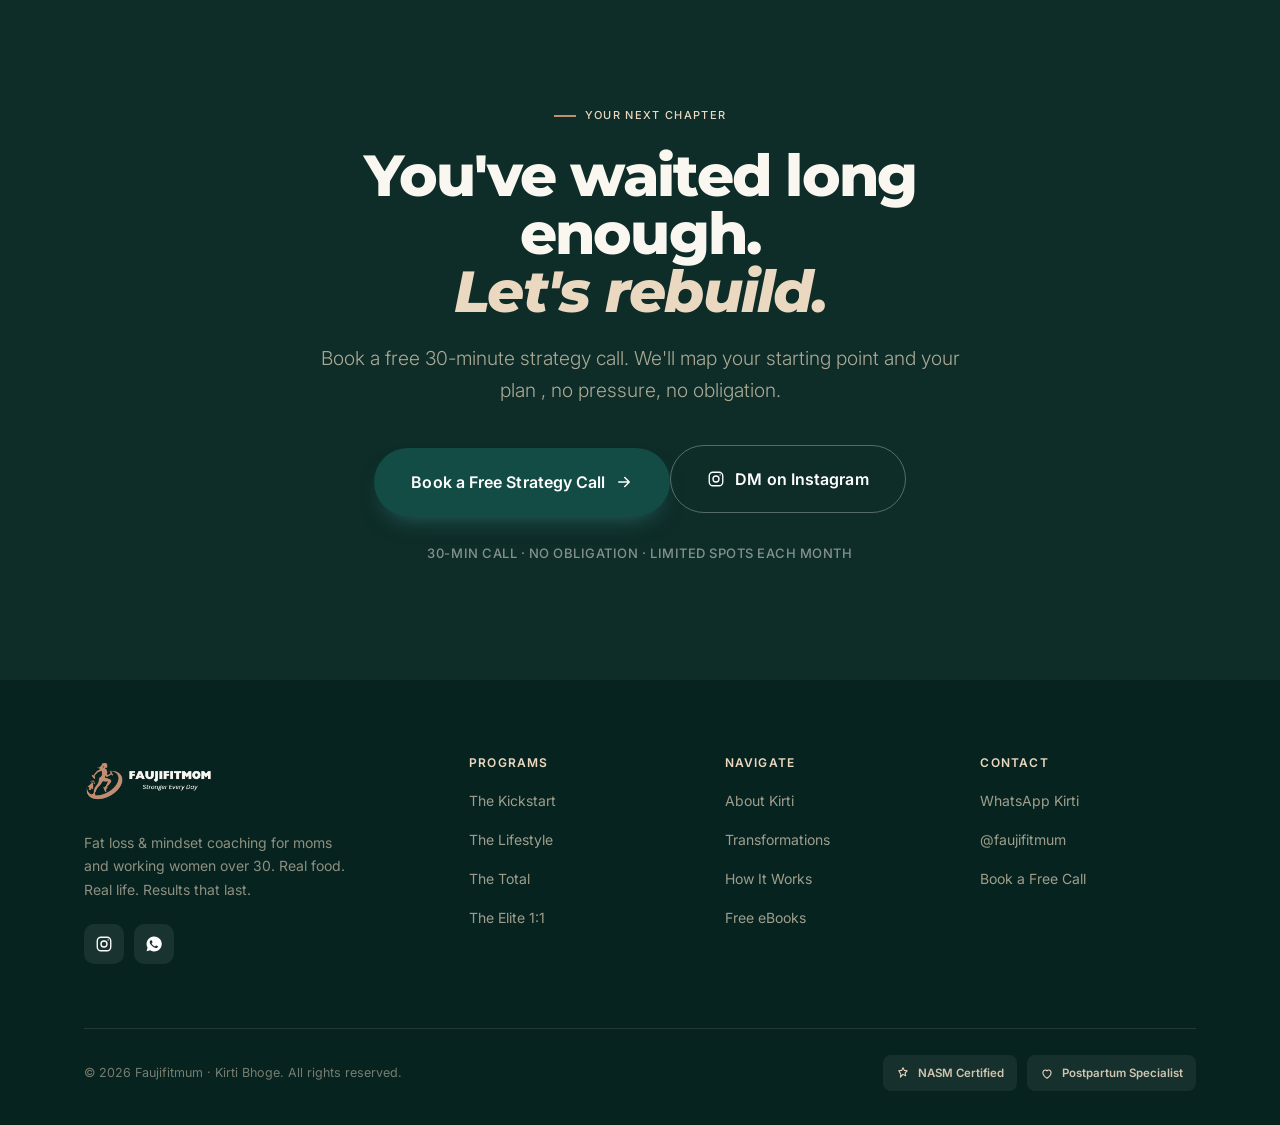
==== commit e21bc230: "style: replace trainer portrait with new high-resolution photo cutout" ====
--- a/index.html
+++ b/index.html
@@ -23,8 +23,8 @@
       fbq('track', 'PageView');
     </script>
     <!-- End Meta Pixel Code -->
-    <script type="module" crossorigin src="./assets/index-CYkoWUYL.js"></script>
-    <link rel="stylesheet" crossorigin href="./assets/index-xP3r_S2N.css">
+    <script type="module" crossorigin src="./assets/index-DXe3P6O5.js"></script>
+    <link rel="stylesheet" crossorigin href="./assets/index-Dgkg4dDX.css">
   </head>
   <body>
     <noscript><img height="1" width="1" style="display:none"
--- a/assets/index-Dgkg4dDX.css
+++ b/assets/index-Dgkg4dDX.css
@@ -0,0 +1 @@
+:root{--green: #134B45;--green-deep: #0E3D38;--green-ink: #072320;--sage: #C28E73;--sage-soft: #ebd8c0;--cream: #FAF6F0;--cream-soft: #F5E6D8;--charcoal: #0E2C28;--terracotta: #C4714F;--terracotta-deep:#A85B3C;--sand: #f7dfc6;--gold: #C28E73;--green-tint: #eef5f4;--green-tint-2: #dae3ce;--cream-line: #ebd8c0;--charcoal-60: rgba(14,44,40,.62);--charcoal-45: rgba(14,44,40,.45);--on-green-70: rgba(255,255,255,.78);--accent: #C28E73;--font-head: "Montserrat", sans-serif;--font-body: "Inter", sans-serif;--font-quote: "Lora", serif;--font-cursive: "Alex Brush", cursive;--section-y: clamp(72px, 9vw, 140px);--gutter: clamp(20px, 5vw, 84px);--maxw: 1240px;--radius: 18px;--radius-lg: 26px;--shadow-sm: 0 2px 10px rgba(14,44,40,.05);--shadow-md: 0 18px 44px -22px rgba(14,44,40,.18);--shadow-lg: 0 40px 90px -40px rgba(14,44,40,.25);--ease: cubic-bezier(.22, 1, .36, 1)}*{box-sizing:border-box}html{scroll-behavior:smooth}body{margin:0;background:var(--cream);color:var(--charcoal);font-family:var(--font-body);font-weight:400;line-height:1.75;-webkit-font-smoothing:antialiased;text-rendering:optimizeLegibility;overflow-x:clip}img{display:block;max-width:100%}a{color:inherit;text-decoration:none}.scroll-progress{position:fixed;top:0;left:0;height:3px;background:linear-gradient(90deg,var(--sage),var(--green));z-index:200;transform-origin:left;transition:width .1s linear;border-radius:0 2px 2px 0;box-shadow:0 0 8px #4ab46499}.eyebrow{font-family:var(--font-body);font-weight:500;font-size:11px;letter-spacing:.12em;text-transform:uppercase;color:var(--green);display:inline-flex;align-items:center;gap:9px;margin:0 0 22px}.eyebrow:before{content:"";width:22px;height:1.5px;background:var(--accent);display:inline-block}.eyebrow.on-dark{color:var(--sage-soft)}.eyebrow.on-dark:before{background:var(--sage-soft)}.eyebrow.center{justify-content:center}h1,h2,h3,h4{font-family:var(--font-head);font-weight:800;color:var(--charcoal);margin:0;line-height:.98;letter-spacing:-.02em}.h1{font-size:clamp(44px,7vw,80px);letter-spacing:-.035em}.h2{font-size:clamp(34px,4.6vw,58px);letter-spacing:-.03em;line-height:1}.h3{font-size:clamp(22px,2.4vw,30px);letter-spacing:-.02em;line-height:1.05}.italic-line{font-style:italic}.gradient-text{background:linear-gradient(135deg,var(--green) 0%,var(--sage) 100%);-webkit-background-clip:text;-webkit-text-fill-color:transparent;background-clip:text}.subhead{font-weight:300;font-size:clamp(17px,1.5vw,21px);line-height:1.65;color:var(--charcoal-60);max-width:54ch}.wrap{max-width:var(--maxw);margin:0 auto;padding-inline:var(--gutter)}.section{padding-block:var(--section-y);position:relative}.section--sand{background:var(--sand)}.section--green{background:var(--green);color:#fff}.section--ink{background:var(--charcoal);color:var(--cream)}.section-head{max-width:760px;margin-bottom:clamp(40px,5vw,68px)}.section-head.center{margin-inline:auto;text-align:center}.btn{display:inline-flex;align-items:center;gap:10px;font-family:var(--font-body);font-weight:600;font-size:15px;letter-spacing:.005em;padding:16px 28px;border-radius:999px;border:1.5px solid transparent;cursor:pointer;transition:transform .35s var(--ease),background .3s var(--ease),color .3s var(--ease),border-color .3s var(--ease),box-shadow .35s var(--ease);white-space:nowrap}.btn svg{width:18px;height:18px;flex-shrink:0}.btn--primary{background:var(--green);color:#fff;box-shadow:0 12px 26px -14px #338583cc}.btn--primary:hover{background:var(--green-deep);transform:translateY(-2px);box-shadow:0 18px 34px -12px #338583e6}.btn--ghost{background:transparent;color:var(--charcoal);border-color:#1e1e1c38}.btn--ghost:hover{border-color:var(--green);color:var(--green);transform:translateY(-2px)}.btn--wa{background:transparent;color:var(--charcoal);border-color:#1e1e1c38}.btn--wa:hover{background:#25d366;border-color:#25d366;color:#fff;transform:translateY(-2px)}.btn--on-dark{color:#fff;border-color:#ffffff4d}.btn--on-dark:hover{background:#fff;color:var(--charcoal);border-color:#fff}.btn--lg{padding:19px 36px;font-size:16px}.btn--block{width:100%;justify-content:center}@media(prefers-reduced-motion:no-preference){.pulse{animation:gentlePulse 3.4s var(--ease) infinite}@keyframes gentlePulse{0%,to{box-shadow:0 12px 26px -14px #338583cc}50%{box-shadow:0 12px 30px -10px #338583f2,0 0 0 6px #7ea0901f}}}.nav{position:fixed;inset:0 0 auto 0;z-index:100;display:flex;align-items:center;justify-content:space-between;padding:22px var(--gutter);transition:background .4s var(--ease),padding .4s var(--ease),box-shadow .4s var(--ease),border-color .4s var(--ease);border-bottom:1px solid transparent}.nav.scrolled{background:#feeacfe0;backdrop-filter:blur(18px) saturate(1.2);-webkit-backdrop-filter:blur(18px) saturate(1.2);padding-block:14px;box-shadow:0 1px 0 var(--cream-line),0 4px 20px #1e1e1c0a}.logo-zone{display:inline-flex;align-items:center;gap:11px;position:relative}.logo-mark{width:34px;height:34px;border-radius:9px;background:var(--green);color:var(--sage-soft);display:grid;place-items:center;flex:none;transition:transform .3s var(--ease)}.logo-mark--img{background:none;overflow:hidden}.logo-image{width:100%;height:100%;object-fit:cover;border-radius:9px}.nav .logo-mark--img{display:block;overflow:visible;width:auto;height:60px;border-radius:0;transition:height .4s var(--ease)}.nav .logo-image{display:block;width:auto;height:60px;max-height:100%;object-fit:contain;border-radius:0;transition:height .4s var(--ease);image-rendering:-webkit-optimize-contrast;image-rendering:crisp-edges}.nav.scrolled .logo-mark--img,.nav.scrolled .logo-image{height:48px}.footer-brand .logo-mark--img{display:block;overflow:visible;width:auto;height:48px;border-radius:0;background:none}.footer-brand .logo-image{display:block;width:auto;height:48px;max-height:100%;object-fit:contain;border-radius:0}.logo-zone:hover .logo-mark{transform:rotate(-3deg) scale(1.03)}.logo-mark svg{width:19px;height:19px}.logo-word{font-family:var(--font-head);font-weight:800;font-size:19px;letter-spacing:-.04em;color:var(--charcoal)}.logo-word sup{font-size:9px;font-weight:700;top:-.9em;margin-left:1px}.nav-links{display:flex;gap:34px;align-items:center;position:absolute;left:50%;transform:translate(-50%)}.nav-links a{font-size:14px;font-weight:500;color:var(--charcoal);letter-spacing:.005em;position:relative;padding:4px 0;transition:color .25s var(--ease)}.nav-links a:after{content:"";position:absolute;left:0;bottom:-2px;height:1.5px;width:0;background:var(--accent);transition:width .3s var(--ease)}.nav-links a:hover{color:var(--green)}.nav-links a:hover:after{width:100%}.nav-right{display:flex;align-items:center;gap:14px}.nav-right .nav-toggle{display:none}.mobile-menu{position:fixed;top:0;right:0;bottom:0;left:0;z-index:120;background:var(--cream);display:flex;flex-direction:column;padding:80px var(--gutter) 40px;transform:translateY(-100%);transition:transform .5s var(--ease),visibility .5s;visibility:hidden}.mobile-menu.open{transform:none;visibility:visible}.mobile-menu a{font-family:var(--font-head);font-weight:800;font-size:30px;letter-spacing:-.03em;padding:14px 0;border-bottom:1px solid var(--cream-line);transition:color .2s var(--ease)}.mobile-menu a:hover{color:var(--green)}.mobile-menu .btn{margin-top:26px}.mm-close{position:absolute;top:22px;right:var(--gutter);width:44px;height:44px;border-radius:50%;border:1px solid var(--cream-line);background:#fff;display:grid;place-items:center;cursor:pointer;transition:background .2s var(--ease),transform .3s var(--ease)}.mm-close:hover{background:var(--green-tint);transform:rotate(90deg)}.icon-btn{width:44px;height:44px;border-radius:50%;border:1px solid var(--cream-line);background:#ffffff80;display:grid;place-items:center;cursor:pointer}.icon-btn svg{width:20px;height:20px}.hero-section{background:var(--cream);padding-top:clamp(100px,12vh,140px);padding-bottom:0;position:relative;overflow:hidden}.hero-wave-bg{position:absolute;top:0;right:0;width:48%;height:100%;z-index:1;overflow:hidden}.wave-svg{position:absolute;top:0;left:0;width:100%;height:100%;display:block}.dumbbell-watermark{position:absolute;top:0;right:0;width:100%;height:100%;background-image:url(photos/working_moms_guide.png);background-size:cover;background-position:center;opacity:.04;filter:grayscale(1)}.leaf-left-corner{position:absolute;top:-40px;left:-90px;width:130px;height:150px;opacity:.16;transform:rotate(-15deg);pointer-events:none}.leaf-right-wave{position:absolute;bottom:20px;left:20px;width:130px;height:160px;opacity:.22;transform:rotate(10deg);pointer-events:none}.hero-grid-custom{display:grid;grid-template-columns:1.15fr .85fr;gap:40px;align-items:center}.hero-copy-custom{display:flex;flex-direction:column;align-items:flex-start;padding-bottom:40px;position:relative}.hero-eyebrow-custom{font-family:var(--font-body);font-size:13px;font-weight:700;letter-spacing:.12em;color:var(--green);margin-bottom:12px}.hero-headline-custom{font-family:var(--font-head);font-weight:800;font-size:clamp(38px,4.5vw,56px);line-height:1.15;color:var(--green);margin:0}.hero-headline-custom .text-green-deep{color:var(--green-deep)}.hero-headline-custom .text-accent{color:var(--accent)}.font-cursive{font-family:var(--font-cursive);font-style:italic;font-weight:400}.hero-divider-custom{width:80px;height:2px;background:var(--accent);margin:24px 0}.hero-subhead-custom{font-family:var(--font-body);font-size:clamp(16px,1.8vw,22px);font-weight:600;color:var(--green);margin:0 0 34px}.hero-subhead-custom .text-accent-dark{color:var(--green-deep)}.hero-pillars-custom{display:flex;flex-direction:column;gap:20px;width:100%}.pillar-item{display:flex;align-items:center;gap:16px}.pillar-icon-container{width:52px;height:52px;border-radius:50%;background:#fff;border:1px solid var(--cream-line);color:var(--green);display:grid;place-items:center;box-shadow:var(--shadow-sm);flex-shrink:0}.pillar-icon{width:24px;height:24px}.pillar-title{font-family:var(--font-head);font-size:13px;font-weight:800;letter-spacing:.05em;color:var(--green-deep);margin-bottom:2px}.pillar-desc{font-family:var(--font-body);font-size:12.5px;color:var(--charcoal-60);font-weight:500}.hero-visual-custom{position:relative;width:100%;height:100%;min-height:480px;z-index:2}.kirti-foreground-image{position:absolute;bottom:0;left:50%;transform:translate(-50%);width:auto;max-width:100%;height:108%;object-fit:contain;display:block;z-index:2;pointer-events:none}.stamp-seal-badge{position:absolute;left:-20px;top:50%;transform:translateY(-50%);width:110px;height:110px;border-radius:50%;background:#fffffff5;border:1px solid var(--accent);padding:8px;display:flex;align-items:center;justify-content:center;z-index:10;box-shadow:var(--shadow-sm);animation:rotateBadge 20s linear infinite}@keyframes rotateBadge{0%{transform:rotate(0)}to{transform:rotate(360deg)}}.stamp-inner{display:flex;flex-direction:column;align-items:center;text-align:center}.stamp-text-arc{font-family:var(--font-head);font-size:8px;font-weight:800;color:var(--green-deep);letter-spacing:.05em}.stamp-heart{color:var(--accent);font-size:10px;margin:2px 0}.stamp-subtext{font-family:var(--font-body);font-size:7px;font-weight:700;color:var(--charcoal);text-transform:uppercase}.hero-bottom-bar{width:100%;background:var(--cream-soft);padding:24px 0;border-top:1px solid rgba(14,44,40,.08);margin-top:40px}.bar-inner{display:flex;justify-content:space-between;align-items:center;gap:20px}.bar-tagline{font-family:var(--font-head);font-size:16px;font-weight:800;color:var(--green-deep);flex-shrink:0}.bar-features{display:flex;gap:clamp(16px,2.5vw,40px);align-items:center;flex-wrap:wrap}.feature-item{display:flex;align-items:center;gap:8px;font-family:var(--font-body);font-size:11px;font-weight:700;letter-spacing:.03em;text-transform:uppercase;color:var(--green-deep)}.feature-icon{width:18px;height:18px;color:var(--accent)}@media(max-width:900px){.hero-grid-custom{grid-template-columns:1fr;gap:48px}.hero-copy-custom{padding-bottom:0;align-items:center;text-align:center}.hero-headline-custom{font-size:clamp(32px,6vw,44px)}.hero-divider-custom{align-self:center;margin:16px 0}.hero-subhead-custom{font-size:16px;margin-bottom:24px}.hero-pillars-custom{align-items:center;gap:16px}.pillar-item{text-align:left;width:100%;max-width:320px}.hero-visual-custom{width:100%;max-width:380px;margin:0 auto;height:310px;min-height:310px}.hero-wave-bg{width:100%;height:310px;bottom:0;top:auto}.wave-svg{transform:rotate(180deg)}.leaf-left-corner{display:none}.leaf-right-wave{width:100px;height:120px;bottom:10px;left:10px;opacity:.18}.kirti-foreground-image{height:105%;width:auto;bottom:0;left:50%;transform:translate(-50%)}.stamp-seal-badge{width:80px;height:80px;top:20px;right:10px;padding:4px;transform:none}.stamp-text-arc{font-size:6.5px}.stamp-heart{font-size:8px;margin:1px 0}.stamp-subtext{font-size:6px}.bar-inner{flex-direction:column;text-align:center;gap:16px}.bar-features{display:grid;grid-template-columns:repeat(2,1fr);gap:16px;width:100%}.feature-item{justify-content:center;font-size:10px}}@media(max-width:480px){.hero-headline-custom{font-size:30px}.bar-features{grid-template-columns:1fr;gap:12px}}.ticker{background:var(--green-ink);color:var(--cream);padding:17px 0;overflow:hidden;white-space:nowrap;position:relative}.ticker-track{display:inline-flex;align-items:center;gap:0;will-change:transform}@media(prefers-reduced-motion:no-preference){.ticker-track{animation:tickerScroll 34s linear infinite}@keyframes tickerScroll{to{transform:translate(-50%)}}}.ticker-item{font-family:var(--font-head);font-weight:800;font-size:15px;letter-spacing:.04em;text-transform:uppercase;padding:0 30px;display:inline-flex;align-items:center;gap:30px;color:var(--cream)}.ticker-item .star{color:var(--sage-soft);font-size:13px}.img-placeholder{display:flex;align-items:center;justify-content:center;border-radius:var(--radius);overflow:hidden;position:relative}.img-placeholder svg{opacity:.3}.img-placeholder .ph-label{position:absolute;bottom:14px;left:0;right:0;text-align:center;font-size:11px;font-weight:600;letter-spacing:.08em;text-transform:uppercase;color:#ffffffb3}.img-placeholder.circle{border-radius:50%}.ph-hero{background:linear-gradient(145deg,#123332,#338583,#7ea090 80%,#aacabb)}.ph-about-tall{background:linear-gradient(160deg,#338583,#4e837b,#aacabb)}.ph-about-a{background:linear-gradient(135deg,#7ea090,#338583)}.ph-about-b{background:linear-gradient(135deg,#aacabb,#7ea090 60%,#338583)}.ph-before{background:linear-gradient(145deg,#d6cfc4,#bfb3a3)}.ph-after{background:linear-gradient(145deg,#338583,#7ea090 60%,#aacabb)}.ph-avatar{background:linear-gradient(135deg,var(--green-tint) 0%,var(--sage-soft) 100%)}.about-grid{display:grid;grid-template-columns:.92fr 1.08fr;gap:clamp(36px,5vw,72px);align-items:center}.about-photos{display:grid;grid-template-columns:1fr 1fr;grid-template-rows:auto auto;gap:14px}.about-photos .slot-tall{grid-row:span 2;aspect-ratio:3/5}.about-photos .img-placeholder{width:100%}.about-photos .slot-a{aspect-ratio:4/5}.about-photos .slot-b{aspect-ratio:4/3}.about-pquote{font-family:var(--font-quote);font-style:italic;font-weight:500;font-size:clamp(18px,2.1vw,25px);line-height:1.38;letter-spacing:-.01em;color:var(--green);margin:30px 0;position:relative;padding-left:22px;border-left:2px solid var(--accent)}.coach-title{font-family:var(--font-body);font-weight:700;font-size:14px;text-transform:uppercase;letter-spacing:.1em;color:var(--accent);margin-top:-8px;margin-bottom:24px}.about-section-title{font-family:var(--font-head);font-size:18px;font-weight:700;color:var(--charcoal);margin-top:32px;margin-bottom:16px}.specialty-grid{display:grid;grid-template-columns:1fr 1fr;gap:12px;margin:20px 0 32px}.specialty-item{display:flex;align-items:center;gap:12px;background:var(--cream-bg);border:1px solid var(--cream-line);padding:12px 16px;border-radius:12px;font-size:14px;font-weight:600;color:var(--charcoal);transition:all .3s var(--ease)}.specialty-item:hover{border-color:var(--green);background:var(--green-tint);color:var(--green)}.specialty-item svg{color:var(--green);flex-shrink:0}.section--sand .specialty-item{background:#fff}@media(max-width:600px){.specialty-grid{grid-template-columns:1fr}}.about-body p{color:var(--charcoal-60);margin:0 0 18px;max-width:50ch}.about-body p strong{color:var(--charcoal);font-weight:600}.cert-cards{display:grid;grid-template-columns:repeat(2,1fr);gap:12px;margin-top:30px}.cert-card{display:flex;align-items:center;gap:11px;background:var(--cream);border:1px solid var(--cream-line);padding:12px 16px;border-radius:13px;transition:transform .3s var(--ease),box-shadow .3s var(--ease)}.cert-card:hover{transform:translateY(-2px);box-shadow:var(--shadow-sm)}.section--sand .cert-card{background:#fff}@media(max-width:480px){.cert-cards{grid-template-columns:1fr}}.cert-card .ci{width:34px;height:34px;border-radius:9px;background:var(--green-tint);color:var(--green);display:grid;place-items:center;flex:none}.cert-card .ci svg{width:17px;height:17px}.cert-card b{font-family:var(--font-head);font-weight:700;font-size:14px;display:block;letter-spacing:-.01em}.cert-card small{font-size:11px;color:var(--charcoal-60);display:block}.verify-cert-link{font-size:11px;color:var(--green);text-decoration:none;font-weight:600;display:inline-flex;align-items:center;margin-top:3px;transition:color .2s var(--ease)}.verify-cert-link:hover{color:var(--green-deep);text-decoration:underline}.credentials-grid{display:grid;grid-template-columns:1.15fr .85fr;gap:clamp(36px,6vw,80px);align-items:start}.mission-box{background:#fff;border-left:4px solid var(--green);padding:18px 24px;border-radius:0 16px 16px 0;margin-top:14px}.mission-box p{font-family:var(--font-body);font-size:16px;line-height:1.6;color:var(--charcoal);font-style:italic;margin:0}.video-container{position:relative;width:100%;max-width:800px;margin:40px auto 0;aspect-ratio:16 / 9;border-radius:20px;overflow:hidden;box-shadow:var(--shadow-lg);border:1px solid var(--cream-line);background:var(--charcoal)}.video-container iframe{position:absolute;top:0;left:0;width:100%;height:100%;border:none}.stats-band{display:grid;grid-template-columns:repeat(4,1fr);gap:24px}.stat-cell{text-align:center;position:relative;padding:8px 12px}.stat-cell:not(:last-child):after{content:"";position:absolute;right:-12px;top:50%;transform:translateY(-50%);width:1px;height:56px;background:#ffffff29}.stat-num{font-family:var(--font-head);font-weight:800;font-size:clamp(40px,5vw,64px);letter-spacing:-.04em;line-height:1;color:#fff}.stat-num .suffix{color:var(--sage-soft)}.stat-label{margin-top:12px;font-size:13.5px;letter-spacing:.04em;text-transform:uppercase;color:var(--on-green-70);font-weight:500}.feature-grid{display:grid;grid-template-columns:repeat(3,1fr);gap:22px}.feature-card{background:#fff;border:1px solid var(--cream-line);border-radius:var(--radius);padding:34px 30px;position:relative;overflow:hidden;transition:transform .4s var(--ease),box-shadow .4s var(--ease)}.section--sand .feature-card{background:var(--cream)}.feature-card:before{content:"";position:absolute;top:0;left:0;right:0;height:4px;background:linear-gradient(90deg,var(--sage),var(--green));transform:scaleX(0);transform-origin:left;transition:transform .45s var(--ease)}.feature-card:hover{transform:translateY(-5px);box-shadow:var(--shadow-md)}.feature-card:hover:before{transform:scaleX(1)}.feat-icon{width:52px;height:52px;border-radius:14px;background:var(--green-tint);color:var(--green);display:grid;place-items:center;margin-bottom:22px;transition:background .3s var(--ease),transform .3s var(--ease)}.feature-card:hover .feat-icon{background:var(--green);color:#fff;transform:rotate(-6deg)}.feat-icon svg{width:25px;height:25px}.feature-card h3{margin-bottom:16px}.feat-list{list-style:none;padding:0;margin:0}.feat-list li{display:flex;gap:11px;padding:7px 0;font-size:14.5px;color:var(--charcoal-60)}.feat-list li svg{width:17px;height:17px;color:var(--sage);flex:none;margin-top:3px}.tabs-slider-wrapper{position:relative;display:flex;align-items:center;justify-content:center;gap:12px;width:100%;margin:0 auto 40px;max-width:860px;padding:0 10px}.tabs-arrow{display:flex;align-items:center;justify-content:center;width:38px;height:38px;border-radius:50%;background:#fff;border:1px solid var(--cream-line);color:var(--charcoal);cursor:pointer;box-shadow:var(--shadow-sm);transition:all .3s var(--ease);flex-shrink:0;z-index:2}.tabs-arrow:hover{background:var(--green);color:#fff;border-color:var(--green);box-shadow:var(--shadow-md)}.program-tabs-container{flex:1;overflow-x:auto;scrollbar-width:none;-webkit-overflow-scrolling:touch;display:flex;justify-content:flex-start}.program-tabs-container::-webkit-scrollbar{display:none}@media(min-width:769px){.program-tabs-container{justify-content:center}}.program-tabs{display:inline-flex;background:var(--cream-bg);border:1px solid var(--cream-line);padding:6px;border-radius:999px;gap:4px;box-shadow:var(--shadow-sm)}.program-tab{background:transparent;border:none;color:var(--charcoal-60);font-family:var(--font-body);font-weight:600;font-size:14.5px;padding:10px 24px;border-radius:999px;cursor:pointer;transition:all .3s var(--ease);outline:none}.program-tab:hover{color:var(--green);background:#7ea09014}.program-tab.active{background:#fff;color:var(--green);box-shadow:0 4px 12px #0000000d,0 1px 3px #00000005}.pricing-toggle-container{display:flex;justify-content:center;margin-top:16px;margin-bottom:28px}.pricing-toggle{display:inline-flex;background:var(--cream-bg);border:1px solid var(--cream-line);padding:5px;border-radius:999px;gap:2px;box-shadow:var(--shadow-sm);position:relative}.pricing-toggle-btn{background:transparent;border:none;color:var(--charcoal-60);font-family:var(--font-body);font-weight:600;font-size:14px;padding:8px 20px;border-radius:999px;cursor:pointer;transition:all .3s var(--ease);outline:none;display:flex;align-items:center;gap:6px}.pricing-toggle-btn:hover{color:var(--green);background:#7ea0900d}.pricing-toggle-btn.active{background:#fff;color:var(--green);box-shadow:0 4px 12px #0000000d,0 1px 3px #00000005}.prog-price-value{font-family:var(--font-head);font-size:26px;font-weight:700;color:var(--green);margin-bottom:16px;margin-top:-8px}.featured .prog-price-value{color:#fff}.elite .prog-price-value{color:var(--gold)}.slider-wrapper{position:relative;display:flex;align-items:center;width:100%}.programs-slider{display:flex;overflow-x:auto;scroll-behavior:smooth;gap:24px;width:100%;padding:10px 4px 24px;scrollbar-width:none;-webkit-overflow-scrolling:touch}.programs-slider::-webkit-scrollbar{display:none}.programs-slider .program-card{flex:0 0 calc((100% - 48px) / 3);min-width:320px;transition:transform .4s var(--ease),box-shadow .4s var(--ease)}.programs-slider .program-card:hover{transform:translateY(-6px);box-shadow:var(--shadow-lg)}.slider-arrow{position:absolute;top:50%;transform:translateY(-50%);width:46px;height:46px;border-radius:50%;background:#fff;border:1px solid var(--cream-line);color:var(--charcoal);display:flex;align-items:center;justify-content:center;cursor:pointer;z-index:10;box-shadow:var(--shadow-sm);transition:all .3s var(--ease)}.slider-arrow:hover{background:var(--green);color:#fff;border-color:var(--green);box-shadow:var(--shadow-md)}.slider-arrow.prev{left:-23px}.slider-arrow.next{right:-23px}.slider-dots{display:flex;justify-content:center;gap:8px;margin-top:20px}.slider-dot{width:8px;height:8px;border-radius:50%;background:var(--cream-line);border:none;cursor:pointer;transition:all .3s var(--ease);padding:0}.slider-dot:hover{background:var(--green-tint)}.slider-dot.active{background:var(--green);transform:scale(1.2);width:18px;border-radius:4px}@media(max-width:1024px){.programs-slider{scroll-snap-type:x mandatory}.programs-slider .program-card{flex:0 0 calc((100% - 24px)/2);scroll-snap-align:start}}@media(max-width:768px){.slider-arrow{display:flex;width:38px;height:38px;background:#fffffff2;-webkit-backdrop-filter:blur(4px);backdrop-filter:blur(4px);z-index:10}.slider-arrow.prev{left:4px}.slider-arrow.next{right:4px}.programs-slider .program-card{flex:0 0 calc(100% - 32px);min-width:280px;scroll-snap-align:center}.programs-slider{gap:16px}}.program-card{background:#fff;border:1px solid var(--cream-line);border-radius:var(--radius-lg);padding:32px 30px 30px;display:flex;flex-direction:column;transition:transform .4s var(--ease),box-shadow .4s var(--ease);position:relative;cursor:pointer}.program-card:hover{transform:translateY(-5px);box-shadow:var(--shadow-md)}.program-card.featured{background:var(--green);color:#fff;border-color:var(--green);box-shadow:var(--shadow-lg)}.program-card.elite{border:1.5px solid var(--gold)}.prog-top{display:flex;align-items:center;justify-content:space-between;margin-bottom:22px}.duration-badge{font-family:var(--font-body);font-weight:600;font-size:11px;letter-spacing:.1em;text-transform:uppercase;padding:7px 13px;border-radius:999px;background:var(--green-tint);color:var(--green)}.featured .duration-badge{background:#ffffff29;color:#fff}.elite .duration-badge{background:#b8945a29;color:var(--gold)}.tag-best{font-family:var(--font-body);font-weight:700;font-size:10.5px;letter-spacing:.1em;text-transform:uppercase;background:var(--sage);color:var(--green-ink);padding:6px 11px;border-radius:999px;white-space:nowrap}.tag-gold{background:var(--gold);color:#fff}.program-card h3{margin-bottom:6px}.featured h3{color:#fff}.prog-price{font-size:14px;color:var(--charcoal-45);margin-bottom:22px;font-weight:500}.featured .prog-price{color:var(--on-green-70)}.prog-list{list-style:none;padding:0;margin:0 0 24px;flex:1}.prog-list li{display:flex;gap:11px;padding:8px 0;font-size:14.5px;color:var(--charcoal-60);border-bottom:1px solid var(--cream-line)}.prog-list li:last-child{border-bottom:none}.prog-list li svg{width:16px;height:16px;color:var(--sage);flex:none;margin-top:3px}.featured .prog-list li{color:var(--on-green-70);border-color:#ffffff24}.featured .prog-list li svg{color:var(--sage-soft)}.prog-foot{display:flex;flex-direction:column;gap:14px}.spots{display:inline-flex;align-items:center;gap:8px;align-self:flex-start;font-size:12.5px;font-weight:600;color:var(--terracotta);background:#c4714f1a;padding:7px 13px;border-radius:999px}.spots .pip{width:7px;height:7px;border-radius:50%;background:var(--terracotta);box-shadow:0 0 #c4714f80;animation:pip 2.2s var(--ease) infinite}@keyframes pip{0%,to{box-shadow:0 0 #c4714f73}50%{box-shadow:0 0 0 5px #c4714f00}}.featured .spots{background:#ffffff24;color:#fff}.featured .spots .pip{background:#fff}.featured .btn--wa{color:#fff;border-color:#fff6}.featured .btn--wa:hover{background:#fff;color:var(--green);border-color:#fff}.prog-sub{display:none;font-size:14px;color:var(--charcoal-60);margin-bottom:20px}.ebook-grid{display:grid;grid-template-columns:1fr 1fr;gap:clamp(36px,5vw,72px);align-items:center}.books{display:flex;gap:20px;perspective:1400px}.book{position:relative;flex:1;aspect-ratio:3/4.2;border-radius:4px 10px 10px 4px;box-shadow:var(--shadow-md);overflow:hidden;transform:rotateY(-14deg) translateZ(0);transform-style:preserve-3d;transition:transform .5s var(--ease)}.book:nth-child(2){margin-top:-14px;z-index:2}.book:hover{transform:rotateY(0) translateY(-6px)}.book .spine{position:absolute;left:0;top:0;bottom:0;width:8px;background:#0000002e}.book .book-inner{position:absolute;top:0;right:0;bottom:0;left:0;padding:22px 18px;display:flex;flex-direction:column;justify-content:space-between}.book.b1{background:linear-gradient(150deg,var(--green),var(--green-deep));color:#fff}.book.b2{background:linear-gradient(150deg,var(--terracotta),var(--terracotta-deep));color:#fff}.book.b3{background:linear-gradient(150deg,var(--sand),#E2D8C4);color:var(--charcoal)}.b-eyebrow{font-size:9px;font-weight:600;letter-spacing:.12em;text-transform:uppercase;opacity:.8}.b-title{font-family:var(--font-head);font-weight:800;font-size:clamp(15px,1.5vw,19px);line-height:1;letter-spacing:-.02em}.coming-pill{position:absolute;top:12px;right:12px;z-index:3;background:#ffffffeb;color:var(--charcoal);font-size:9.5px;font-weight:700;letter-spacing:.06em;text-transform:uppercase;padding:5px 9px;border-radius:999px}.book.b3 .coming-pill{background:var(--green);color:#fff}.steps{display:grid;grid-template-columns:repeat(4,1fr);gap:24px}.step{position:relative;padding-top:8px}.step-num{font-family:var(--font-head);font-weight:800;font-size:clamp(54px,6vw,78px);letter-spacing:-.05em;color:var(--green-tint-2);line-height:.8;margin-bottom:18px}.section--sand .step-num{color:#dfe8df}.step-icon{width:46px;height:46px;border-radius:12px;background:var(--green);color:#fff;display:grid;place-items:center;margin-bottom:18px;transition:transform .3s var(--ease),box-shadow .3s var(--ease)}.step:hover .step-icon{transform:scale(1.1) rotate(-6deg);box-shadow:0 8px 20px #3385834d}.step-icon svg{width:22px;height:22px}.step h3{font-size:20px;margin-bottom:9px}.step p{font-size:14.5px;color:var(--charcoal-60);margin:0;max-width:24ch}.step:not(:last-child) .step-icon:after{content:"";position:absolute;top:23px;left:58px;right:-12px;height:1.5px;background:repeating-linear-gradient(90deg,var(--cream-line) 0 6px,transparent 6px 12px)}.whom-grid{display:grid;grid-template-columns:1fr 1fr;gap:clamp(28px,4vw,56px);align-items:stretch}.whom-list{list-style:none;padding:0;margin:28px 0 0}.whom-list li{display:flex;gap:16px;align-items:flex-start;padding:18px 0;border-bottom:1px solid var(--cream-line)}.whom-list li .wc{width:30px;height:30px;border-radius:8px;background:var(--green-tint);color:var(--green);display:grid;place-items:center;flex:none}.whom-list li .wc svg{width:16px;height:16px}.whom-list li b{font-family:var(--font-head);font-weight:700;font-size:16.5px;display:block;letter-spacing:-.01em}.whom-list li span{font-size:14px;color:var(--charcoal-60)}.promise-box{background:var(--green);color:#fff;border-radius:var(--radius-lg);padding:clamp(34px,4vw,52px);display:flex;flex-direction:column;justify-content:center;position:relative;overflow:hidden}.promise-box:after{content:"";position:absolute;right:-60px;bottom:-60px;width:220px;height:220px;border-radius:50%;background:radial-gradient(circle,rgba(126,160,144,.35),transparent 70%)}.promise-box .quote{font-family:var(--font-quote);font-style:italic;font-weight:500;line-height:1.32;letter-spacing:-.01em;font-size:clamp(24px,2.8vw,34px);color:#fff;margin:18px 0 24px;position:relative}.promise-box p{color:var(--on-green-70);font-size:15.5px;line-height:1.7;position:relative}.promise-sig{margin-top:26px;font-family:var(--font-quote);font-style:italic;font-size:22px;color:var(--sage-soft);position:relative}.trans-slider-wrapper{position:relative;display:flex;align-items:center;margin-top:48px;width:100%}.trans-slider{display:flex;gap:22px;overflow-x:auto;scroll-behavior:smooth;scrollbar-width:none;-ms-overflow-style:none;padding:10px 5px;width:100%}.trans-slider::-webkit-scrollbar{display:none}.trans-slider .trans-card{flex:0 0 calc((100% - 44px) / 3);box-sizing:border-box}@media(max-width:900px){.trans-slider .trans-card{flex:0 0 calc((100% - 22px)/2)}}@media(max-width:600px){.trans-slider .trans-card{flex:0 0 100%}}.trans-card{background:#fff;border:1px solid var(--cream-line);border-radius:var(--radius-lg);overflow:hidden;transition:transform .4s var(--ease),box-shadow .4s var(--ease)}.section--sand .trans-card{background:var(--cream)}.trans-card:hover{transform:translateY(-5px);box-shadow:var(--shadow-md)}.trans-photos{display:grid;grid-template-columns:1fr 1fr;gap:2px;position:relative}.trans-photo-wrapper{width:100%;aspect-ratio:1/1.1;overflow:hidden;background:var(--cream-soft)}.trans-img{width:100%;height:100%;object-fit:cover;display:block;transition:transform .6s var(--ease)}.trans-card:hover .trans-img{transform:scale(1.04)}.ba-labels{position:absolute;top:12px;left:0;right:0;display:flex;justify-content:space-between;padding-inline:12px;pointer-events:none}.ba-label{background:#1e1e1cb3;color:#fff;font-size:10px;font-weight:600;letter-spacing:.1em;text-transform:uppercase;padding:4px 9px;border-radius:6px}.ba-label.after{background:var(--green)}.trans-body{padding:24px 26px 28px}.result-pill{display:inline-flex;align-items:center;gap:8px;background:var(--green);color:#fff;font-family:var(--font-head);font-weight:700;font-size:14px;letter-spacing:-.01em;padding:9px 16px;border-radius:999px;margin-bottom:18px;margin-top:-36px;position:relative;z-index:2;box-shadow:var(--shadow-sm)}.result-pill svg{width:15px;height:15px;color:var(--sage-soft)}.trans-quote{font-family:var(--font-quote);font-style:italic;font-size:19px;line-height:1.4;color:var(--charcoal);margin:0 0 20px}.trans-meta{display:flex;align-items:center;gap:12px}.trans-meta .av{width:40px;height:40px;border-radius:50%;flex-shrink:0}.trans-meta b{font-size:14.5px;font-family:var(--font-head);font-weight:700;display:block;letter-spacing:-.01em}.trans-meta span{font-size:12.5px;color:var(--charcoal-60)}.final-cta{text-align:center}.final-cta h2{color:var(--cream);margin-bottom:22px;max-width:16ch;margin-inline:auto}.final-cta h2 .italic-line{color:var(--sage-soft)}.final-cta .subhead{color:#feeacfa8;margin:0 auto 38px}.final-cta .hero-cta{justify-content:center}.final-meta{margin-top:26px;font-size:13px;letter-spacing:.04em;color:#faf8f480;text-transform:uppercase;font-weight:500}.footer{background:var(--green-ink);color:var(--cream);padding-block:clamp(56px,6vw,84px) 34px}.footer-grid{display:grid;grid-template-columns:1.6fr 1fr 1fr 1fr;gap:40px}.footer-brand .logo-word{color:#fff}.footer-brand .logo-mark{background:none}.footer-brand p{color:#feeacf8c;font-size:14px;max-width:30ch;margin:18px 0 22px;line-height:1.7}.socials{display:flex;gap:10px}.socials a{width:40px;height:40px;border-radius:10px;background:#ffffff12;display:grid;place-items:center;transition:background .3s var(--ease),transform .3s var(--ease)}.socials a:hover{background:var(--sage);transform:translateY(-2px)}.socials a svg{width:18px;height:18px;color:#fff}.foot-col h4{font-family:var(--font-body);font-weight:600;font-size:12px;letter-spacing:.1em;text-transform:uppercase;color:var(--sage-soft);margin-bottom:18px}.foot-col ul{list-style:none;padding:0;margin:0}.foot-col li{margin-bottom:11px}.foot-col a{font-size:14px;color:#feeacf9e;transition:color .25s var(--ease)}.foot-col a:hover{color:#fff}.footer-bottom{display:flex;align-items:center;justify-content:space-between;gap:20px;margin-top:clamp(44px,5vw,64px);padding-top:26px;border-top:1px solid rgba(255,255,255,.1);flex-wrap:wrap}.footer-bottom small{font-size:12.5px;color:#feeacf73}.foot-badges{display:flex;gap:10px;align-items:center}.foot-badge{display:flex;align-items:center;gap:8px;background:#ffffff0f;padding:8px 13px;border-radius:8px;font-size:11.5px;font-weight:600;color:#feeacfcc}.foot-badge svg{width:14px;height:14px;color:var(--sage-soft)}.wa-float{position:fixed;right:22px;bottom:22px;z-index:70;width:58px;height:58px;border-radius:50%;background:#25d366;display:grid;place-items:center;box-shadow:0 14px 30px -8px #25d36699;transition:transform .3s var(--ease)}.wa-float:hover{transform:scale(1.08)}.wa-float svg{width:30px;height:30px;color:#fff}.wa-float:after{content:"";position:absolute;top:0;right:0;bottom:0;left:0;border-radius:50%;border:2px solid #25D366;animation:waPing 2.4s ease-out infinite}@keyframes waPing{0%{transform:scale(1);opacity:.7}to{transform:scale(1.7);opacity:0}}.reveal{opacity:0;transform:translateY(28px);transition:opacity .85s var(--ease),transform .85s var(--ease)}.reveal.in{opacity:1;transform:none}.reveal.d1{transition-delay:.1s}.reveal.d2{transition-delay:.2s}.reveal.d3{transition-delay:.3s}.reveal.d4{transition-delay:.4s}@media(prefers-reduced-motion:reduce){.reveal{opacity:1;transform:none;transition:none}}@media(max-width:980px){.nav-links{display:none}.nav-right .nav-toggle{display:inline-grid}.hero-grid{grid-template-columns:1fr}.hero-media{order:-1}.hero-media .img-placeholder.slot-main{aspect-ratio:16/12}.about-grid,.ebook-grid,.whom-grid,.credentials-grid{grid-template-columns:1fr}.feature-grid,.steps,.trans-grid{grid-template-columns:1fr 1fr}.footer-grid{grid-template-columns:1fr 1fr;gap:30px}.step:not(:last-child) .step-icon:after{display:none}.badge-float{left:12px;max-width:200px}.badge-cert{right:12px}}@media(max-width:620px){:root{--gutter:20px}.h1{font-size:38px}.feature-grid,.steps,.trans-grid,.stats-band{grid-template-columns:1fr}.stats-band{gap:30px}.stat-cell:not(:last-child):after{display:none}.stat-cell{padding-bottom:22px;border-bottom:1px solid rgba(255,255,255,.14)}.stat-cell:last-child{border-bottom:none}.hero-stats{gap:14px}.hero-stat-sep{display:none}.books{flex-direction:column;align-items:center;gap:32px}.book{width:260px;flex:none;aspect-ratio:3/4.2}.book:nth-child(2){margin-top:0}.hero-cta{flex-direction:column;width:100%;gap:12px}.hero-cta .btn{width:100%;justify-content:center}.nav-right .btn{display:none}.footer-grid{grid-template-columns:1fr}.footer-bottom{flex-direction:column;align-items:flex-start}.tabs-slider-wrapper{padding:0 var(--gutter);gap:8px;margin-bottom:24px}.tabs-arrow{width:32px;height:32px}.program-tabs-container{justify-content:flex-start;overflow-x:auto;padding-bottom:8px;-webkit-overflow-scrolling:touch;margin-inline:0;padding-inline:0}.program-tabs{display:flex;flex-wrap:nowrap;box-shadow:none;background:transparent;border:none;padding:0;gap:8px}.program-tab{background:var(--cream-bg);border:1px solid var(--cream-line);font-size:13.5px;padding:8px 18px;flex-shrink:0}.program-tab:hover{background:var(--green-tint);color:var(--green)}.program-tab.active{background:var(--green);color:#fff;border-color:var(--green);box-shadow:var(--shadow-sm)}}.section--green-deep{background:var(--green-ink);color:#fff;padding:80px 0}.text-white{color:#fff!important}.text-light{color:var(--on-green-70)!important}.results-badge{display:inline-block;background:#ffffff1a;color:var(--peach, #eab2a0);font-size:11.5px;font-weight:700;letter-spacing:.08em;padding:6px 14px;border-radius:30px;margin-bottom:16px;text-transform:uppercase}.italic-serif{font-family:var(--font-quote, Lora, serif);font-style:italic;font-weight:500}.testimonials-slider-wrapper{position:relative;display:flex;align-items:center;width:100%;margin-top:40px}.testimonials-slider{display:flex;overflow-x:auto;scroll-behavior:smooth;gap:24px;width:100%;padding:10px 4px 20px;scrollbar-width:none;-webkit-overflow-scrolling:touch}.testimonials-slider::-webkit-scrollbar{display:none}.testimonial-card{flex:0 0 calc((100% - 48px) / 3);min-width:300px;background:#fff;border-radius:20px;padding:30px;box-shadow:var(--shadow-md);display:flex;flex-direction:column;justify-content:space-between;transition:transform .3s var(--ease),box-shadow .3s var(--ease)}.testimonial-card:hover{transform:translateY(-4px);box-shadow:var(--shadow-lg)}.testimonial-card .stars{display:flex;gap:4px;margin-bottom:16px}.testimonial-text{font-family:var(--font-body);font-size:14.5px;line-height:1.6;color:var(--charcoal);margin:0 0 20px;flex-grow:1}.testimonial-author{display:flex;align-items:center;gap:12px}.author-avatar{width:40px;height:40px;border-radius:50%;color:#fff;font-family:var(--font-head);font-weight:700;font-size:15px;display:grid;place-items:center;text-transform:uppercase}.author-info{display:flex;flex-direction:column}.author-info b{font-family:var(--font-head);color:var(--charcoal);font-size:14.5px;font-weight:700}.author-info small{font-size:11.5px;color:var(--charcoal-60)}.testimonials-slider-wrapper .slider-arrow{position:absolute;top:50%;transform:translateY(-50%);z-index:10;width:46px;height:46px;border-radius:50%;background:#fff;border:1px solid var(--cream-line);color:var(--charcoal);display:grid;place-items:center;cursor:pointer;box-shadow:var(--shadow-sm);transition:all .3s var(--ease)}.testimonials-slider-wrapper .slider-arrow:hover{background:var(--green);color:#fff;border-color:var(--green);transform:translateY(-50%) scale(1.05)}.testimonials-slider-wrapper .arrow-left{left:-23px}.testimonials-slider-wrapper .arrow-right{right:-23px}@media(max-width:1040px){.testimonials-slider-wrapper .arrow-left{left:-10px}.testimonials-slider-wrapper .arrow-right{right:-10px}}@media(max-width:980px){.testimonials-slider{scroll-snap-type:x mandatory}.testimonial-card{flex:0 0 calc((100% - 24px)/2);scroll-snap-align:start}.testimonials-slider-wrapper .arrow-left{left:4px}.testimonials-slider-wrapper .arrow-right{right:4px}}@media(max-width:600px){.testimonial-card{flex:0 0 100%;scroll-snap-align:start}.testimonials-slider-wrapper .slider-arrow{display:none}}.testimonials-tabs{display:flex;justify-content:center;gap:12px;margin:30px auto 40px;background:#ffffff0d;padding:6px;border-radius:40px;max-width:max-content;border:1px solid rgba(255,255,255,.1)}.testimonials-tab-btn{background:transparent;border:none;color:var(--on-green-70);font-family:var(--font-head);font-weight:600;font-size:13.5px;padding:10px 24px;border-radius:30px;cursor:pointer;transition:all .3s var(--ease)}.testimonials-tab-btn:hover{color:#fff}.testimonials-tab-btn.active{background:var(--accent);color:#fff;box-shadow:0 4px 12px #4ab46440}.chat-grid{display:grid;grid-template-columns:repeat(auto-fill,minmax(260px,1fr));gap:24px;width:100%}.chat-card{background:#fff;border-radius:20px;overflow:hidden;box-shadow:var(--shadow-md);border:1px solid var(--cream-line);cursor:zoom-in;transition:transform .3s var(--ease),box-shadow .3s var(--ease);position:relative;aspect-ratio:auto}.chat-card:hover{transform:translateY(-4px) scale(1.02);box-shadow:var(--shadow-lg)}.chat-card img{width:100%;height:100%;object-fit:cover;display:block}.chat-card-overlay{position:absolute;top:0;right:0;bottom:0;left:0;background:#00000026;display:flex;align-items:center;justify-content:center;opacity:0;transition:opacity .3s var(--ease)}.chat-card:hover .chat-card-overlay{opacity:1}.chat-zoom-icon{background:#fff;color:var(--charcoal);width:44px;height:44px;border-radius:50%;display:grid;place-items:center;box-shadow:0 4px 10px #00000026}.video-grid{display:flex;justify-content:center;flex-wrap:wrap;gap:36px;width:100%;margin:0 auto}.phone-frame{position:relative;width:290px;height:520px;background:#000;border-radius:40px;padding:10px;box-shadow:0 25px 50px -12px #00000080;border:4px solid #1a1a1a;overflow:hidden}.phone-frame:before{content:"";position:absolute;top:10px;left:50%;transform:translate(-50%);width:110px;height:18px;background:#000;border-radius:0 0 12px 12px;z-index:10}.phone-screen{position:relative;width:100%;height:100%;border-radius:30px;overflow:hidden;background:#111}.phone-screen video{width:100%;height:100%;object-fit:cover;display:block}.video-play-overlay{position:absolute;top:0;right:0;bottom:0;left:0;display:flex;align-items:center;justify-content:center;background:#0000004d;cursor:pointer;transition:opacity .3s var(--ease);z-index:5}.video-play-overlay.playing{opacity:0;pointer-events:none}.video-play-btn{width:60px;height:60px;border-radius:50%;background:#ffffffe6;color:var(--charcoal);display:grid;place-items:center;box-shadow:0 8px 16px #0003;transition:transform .3s var(--ease)}.video-play-overlay:hover .video-play-btn{transform:scale(1.1)}.lightbox-modal{position:fixed;top:0;right:0;bottom:0;left:0;z-index:999999;background:#0a0a0ae6;backdrop-filter:blur(12px);-webkit-backdrop-filter:blur(12px);display:flex;align-items:center;justify-content:center;padding:24px;opacity:0;pointer-events:none;transition:opacity .3s var(--ease)}.lightbox-modal.open{opacity:1;pointer-events:auto}.lightbox-content{position:relative;max-width:90vw;max-height:85vh;transform:scale(.95);transition:transform .3s var(--ease)}.lightbox-modal.open .lightbox-content{transform:scale(1)}.lightbox-content img{max-width:100%;max-height:85vh;border-radius:12px;box-shadow:0 10px 40px #00000080;display:block}.lightbox-close{position:absolute;top:-48px;right:0;background:#ffffff1a;border:none;color:#fff;width:36px;height:36px;border-radius:50%;display:grid;place-items:center;cursor:pointer;transition:background .3s var(--ease)}.lightbox-close:hover{background:#ffffff40}.coach-transformation-badge{margin-top:24px;cursor:pointer;border-radius:16px;overflow:hidden;box-shadow:var(--shadow-md);border:1px solid var(--cream-line);transition:transform .3s var(--ease),box-shadow .3s var(--ease);width:100%;max-width:420px}.coach-transformation-badge:hover{transform:translateY(-4px) scale(1.02);box-shadow:var(--shadow-lg)}.coach-transformation-badge img{width:100%;display:block}.working-moms-banner{margin-top:30px;border-radius:20px;overflow:hidden;box-shadow:var(--shadow-lg);border:1px solid var(--cream-line);width:100%;cursor:zoom-in;transition:transform .3s var(--ease)}.working-moms-banner:hover{transform:scale(1.01)}.working-moms-banner img{width:100%;display:block}.about-asymmetric-grid{display:grid;grid-template-columns:1fr;gap:40px;align-items:center}@media(min-width:769px){.about-asymmetric-grid{grid-template-columns:repeat(12,1fr);gap:48px}.about-asymmetric-left{grid-column:span 5}.about-asymmetric-right{grid-column:span 7}}.about-visual-stack{position:relative;width:100%;max-width:440px;margin:0 auto}.about-video-card{position:relative;width:100%;aspect-ratio:16/10;border-radius:var(--radius-lg);overflow:hidden;box-shadow:var(--shadow-lg);border:1px solid var(--cream-line);background:var(--ink);cursor:pointer}.about-video-card iframe{width:100%;height:100%;border:none;display:block}.about-video-thumbnail{position:absolute;top:0;right:0;bottom:0;left:0;width:100%;height:100%;object-fit:cover}.about-video-overlay{position:absolute;top:0;right:0;bottom:0;left:0;background:#1e1e1c66;display:flex;flex-direction:column;justify-content:space-between;padding:16px;transition:background .3s var(--ease)}.about-video-card:hover .about-video-overlay{background:#1e1e1c33}.about-video-tag{align-self:flex-start;background:#ffffff1f;backdrop-filter:blur(8px);-webkit-backdrop-filter:blur(8px);border:1px solid rgba(255,255,255,.2);color:#fff;font-size:10px;font-weight:700;letter-spacing:.1em;text-transform:uppercase;padding:6px 12px;border-radius:999px;box-shadow:0 4px 12px #0000001a}.about-video-play-btn{align-self:center;margin-top:auto;margin-bottom:auto;width:60px;height:60px;border-radius:50%;background:#fff;color:var(--green-deep);display:grid;place-items:center;box-shadow:0 10px 25px #00000040;transition:transform .3s var(--ease),background .3s var(--ease)}.about-video-card:hover .about-video-play-btn{transform:scale(1.1);background:var(--cream)}.about-video-caption{font-size:11px;color:#fffc;font-weight:500;letter-spacing:.02em}.about-visual-stack .coach-transformation-badge{position:relative;margin-top:24px;width:100%}@media(min-width:769px){.about-visual-stack .coach-transformation-badge{position:absolute;bottom:-60px;right:-40px;width:75%;margin-top:0;z-index:10}}.about-quote-box{background:var(--cream-soft);border-left:3px solid var(--accent);padding:22px 26px;border-radius:0 var(--radius-lg) var(--radius-lg) 0;margin:28px 0;position:relative}.about-quote-text{font-family:var(--font-quote);font-style:italic;font-weight:500;font-size:18px;line-height:1.45;color:var(--green-deep);margin:0}.coach-badge-grid{display:flex;flex-wrap:wrap;gap:10px;margin-bottom:28px}.coach-badge-pill{display:inline-flex;align-items:center;gap:6px;background:var(--cream-soft);border:1px solid var(--cream-line);color:var(--ink);font-size:12px;font-weight:600;padding:8px 14px;border-radius:999px;box-shadow:var(--shadow-sm);transition:all .2s var(--ease)}.coach-badge-pill:hover{transform:translateY(-1px);background:#fff;border-color:var(--accent)}
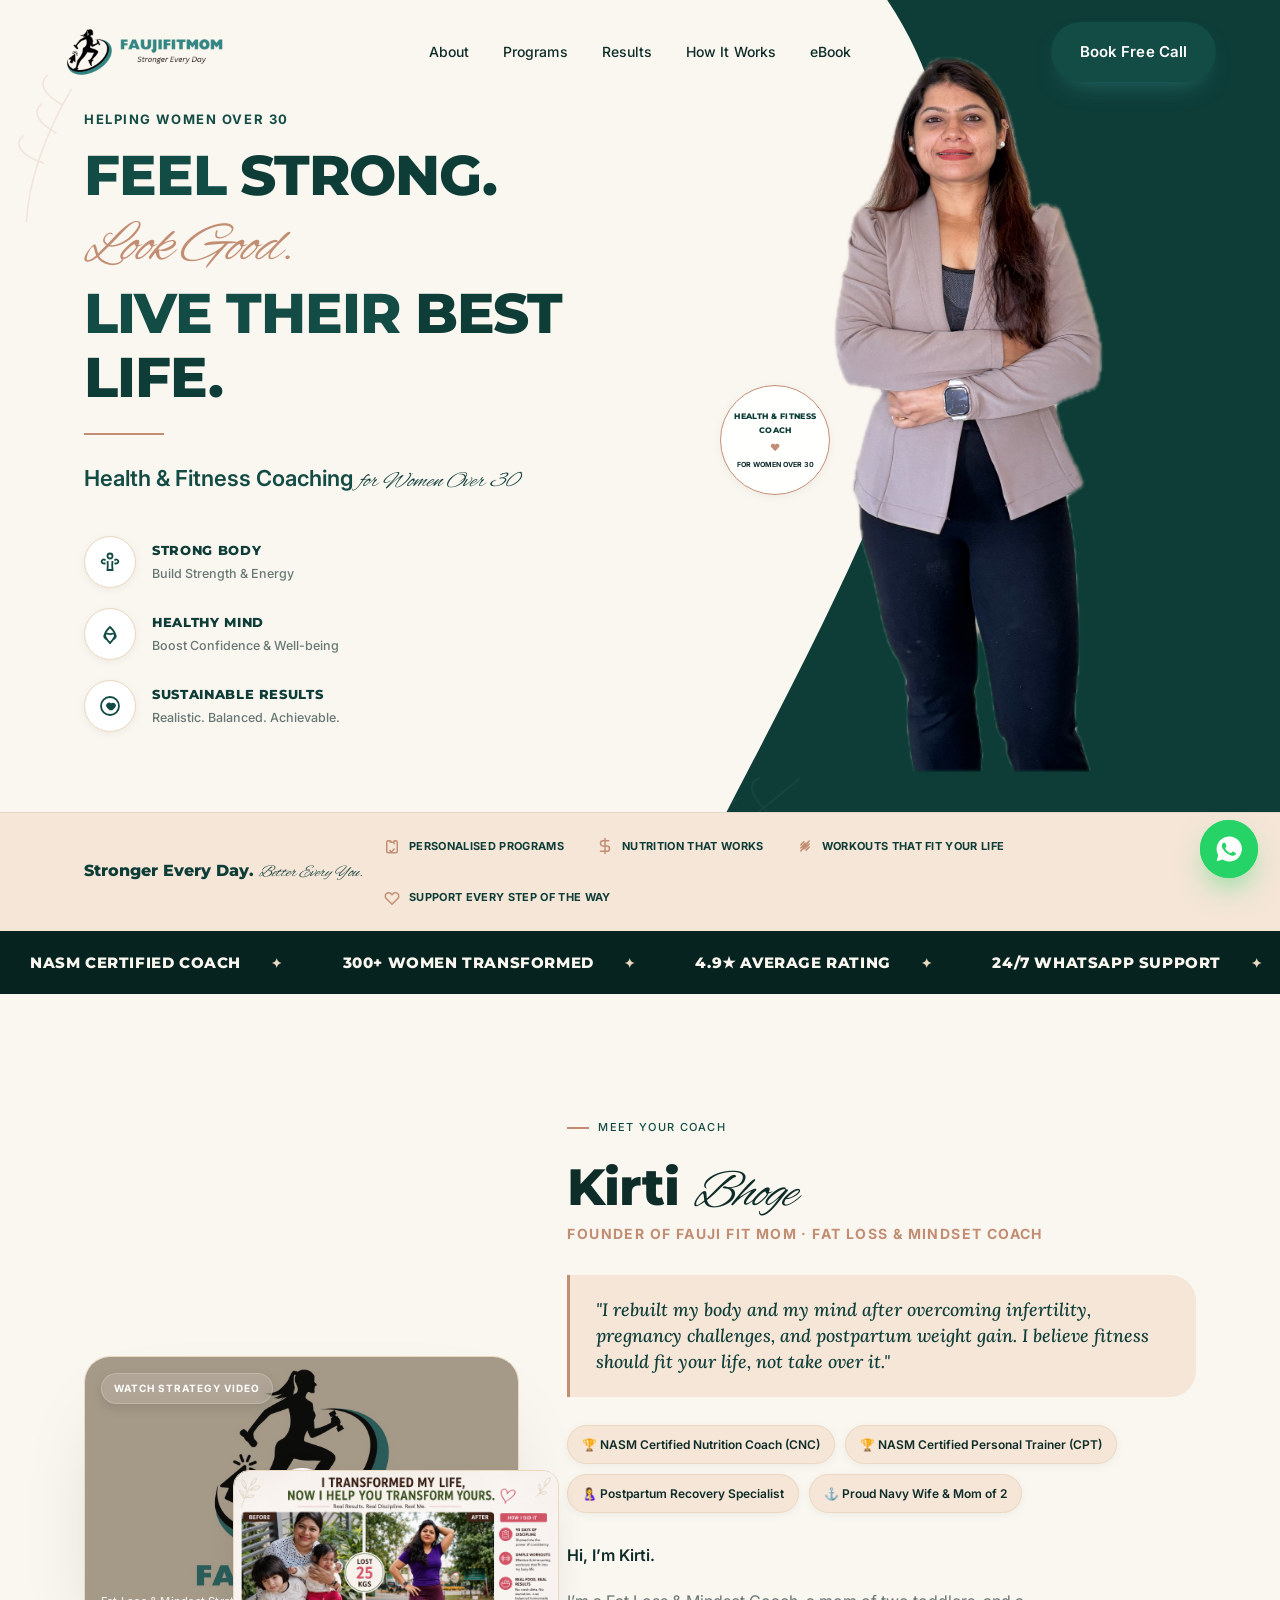
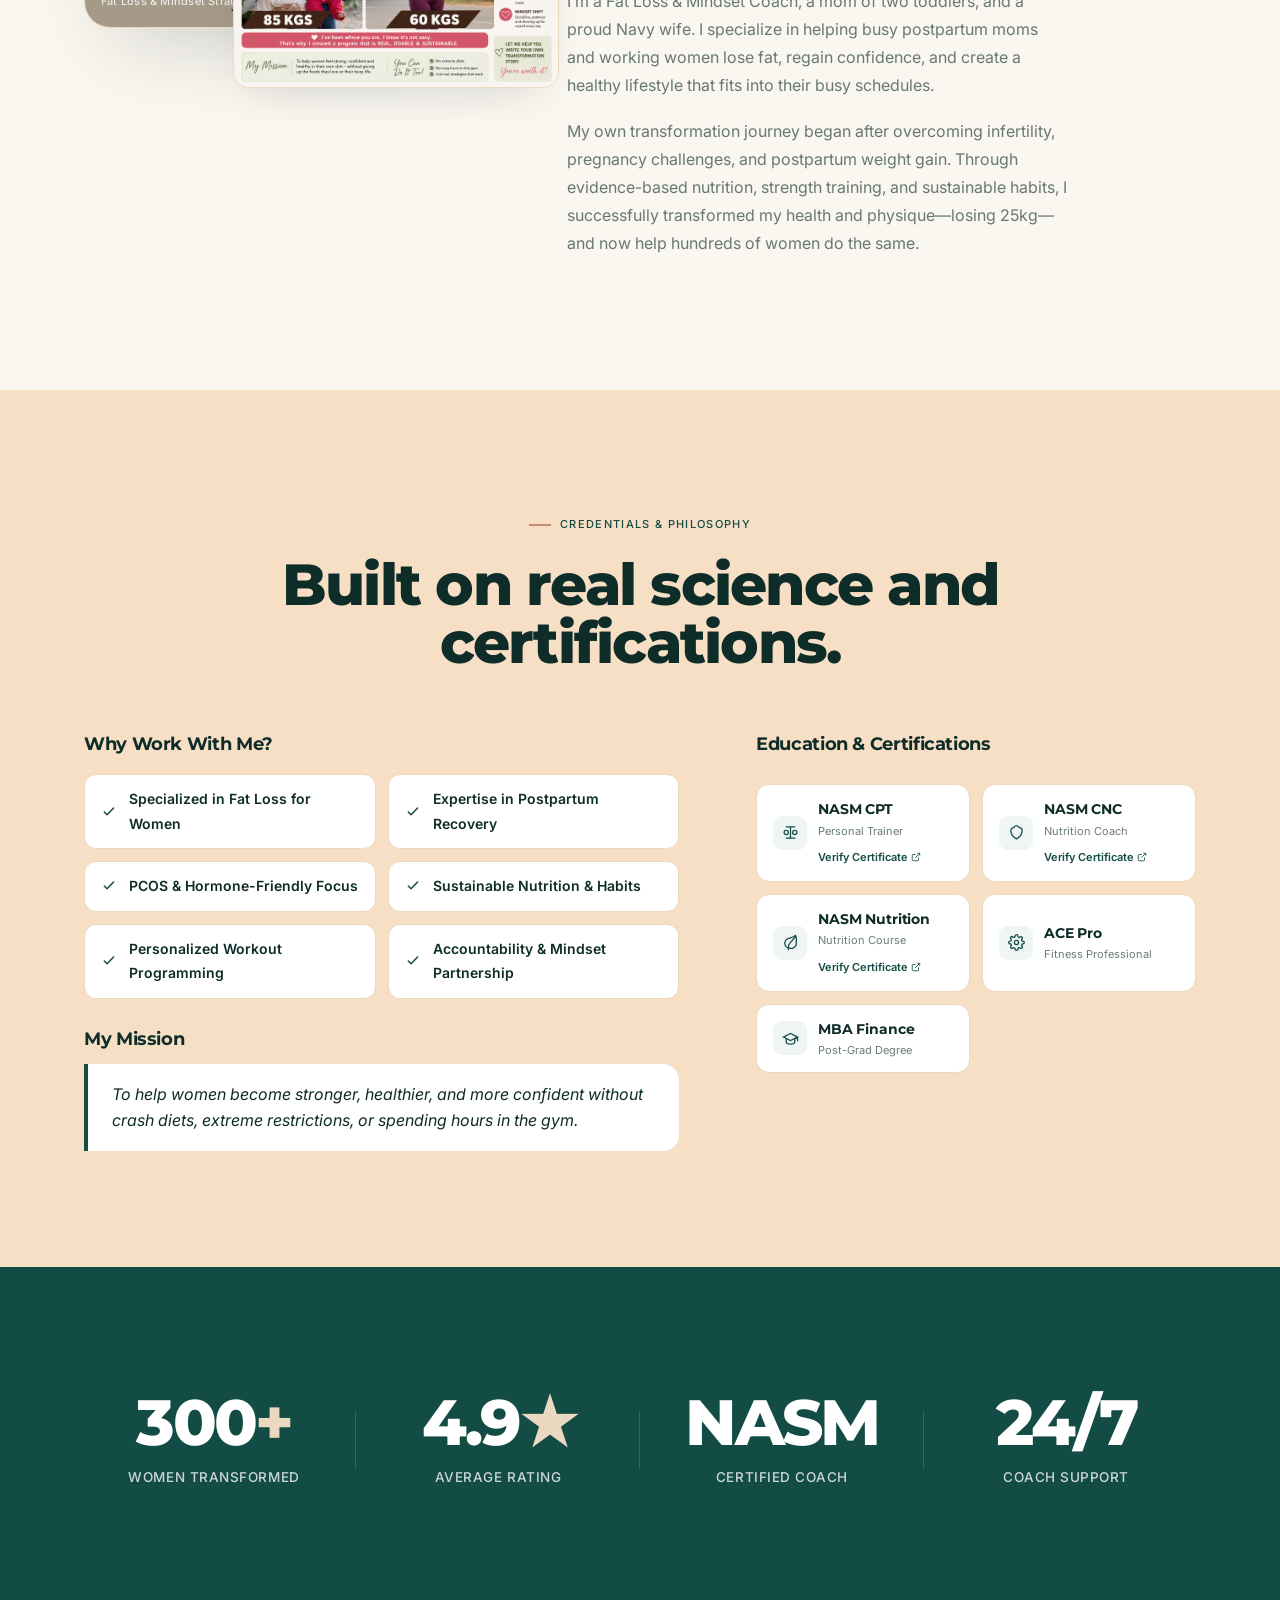
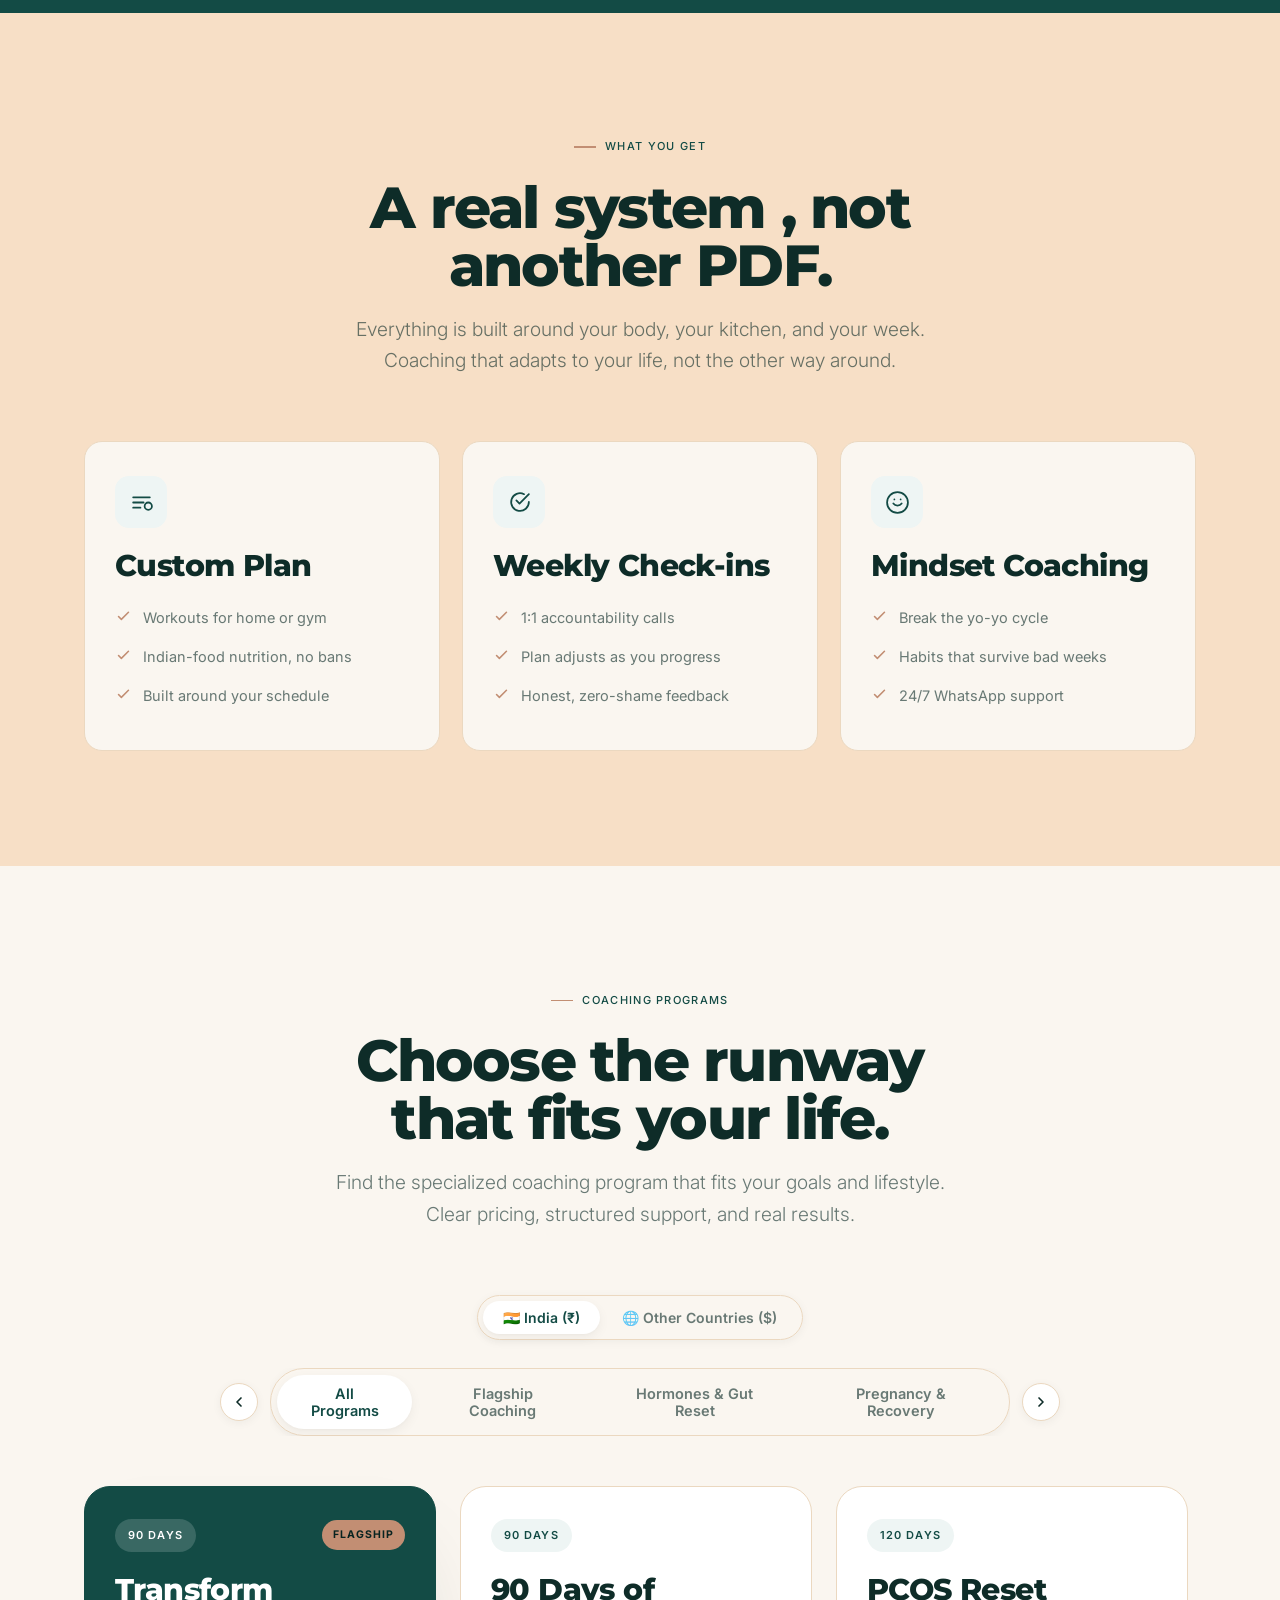
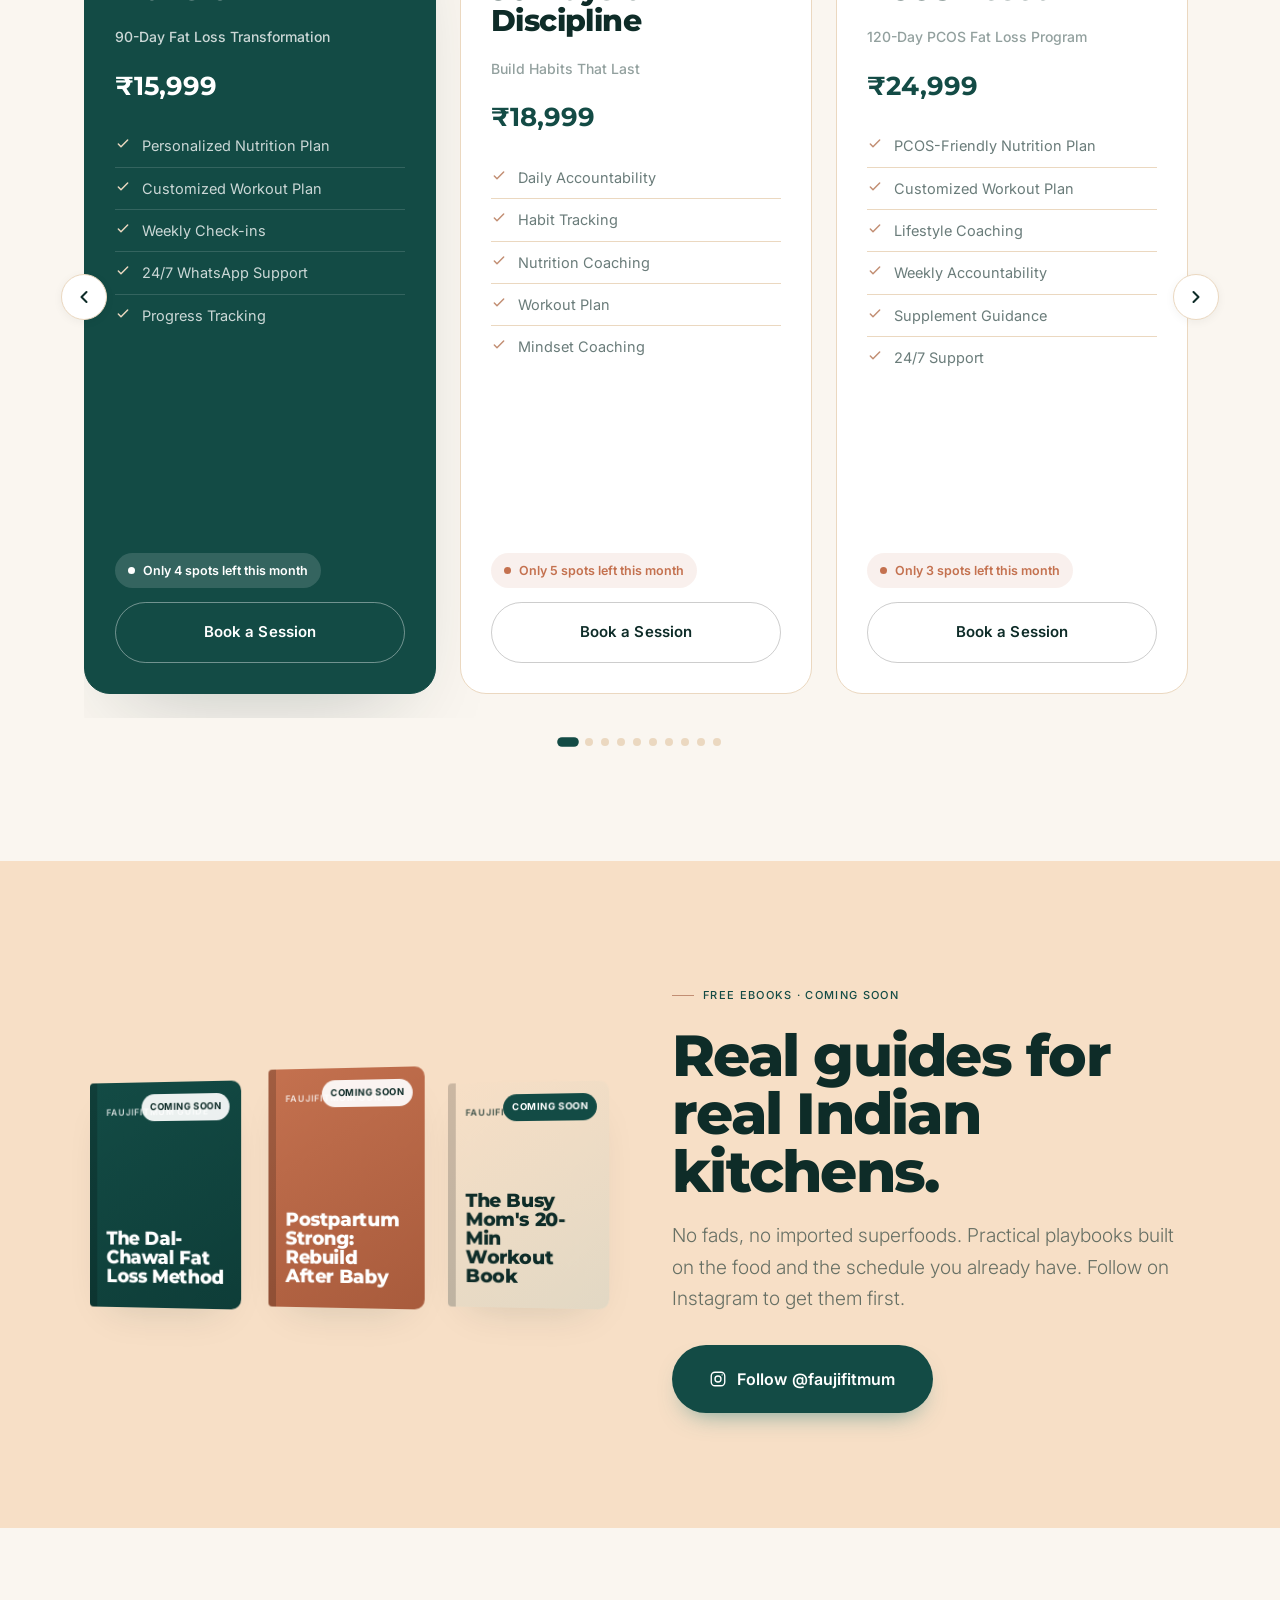
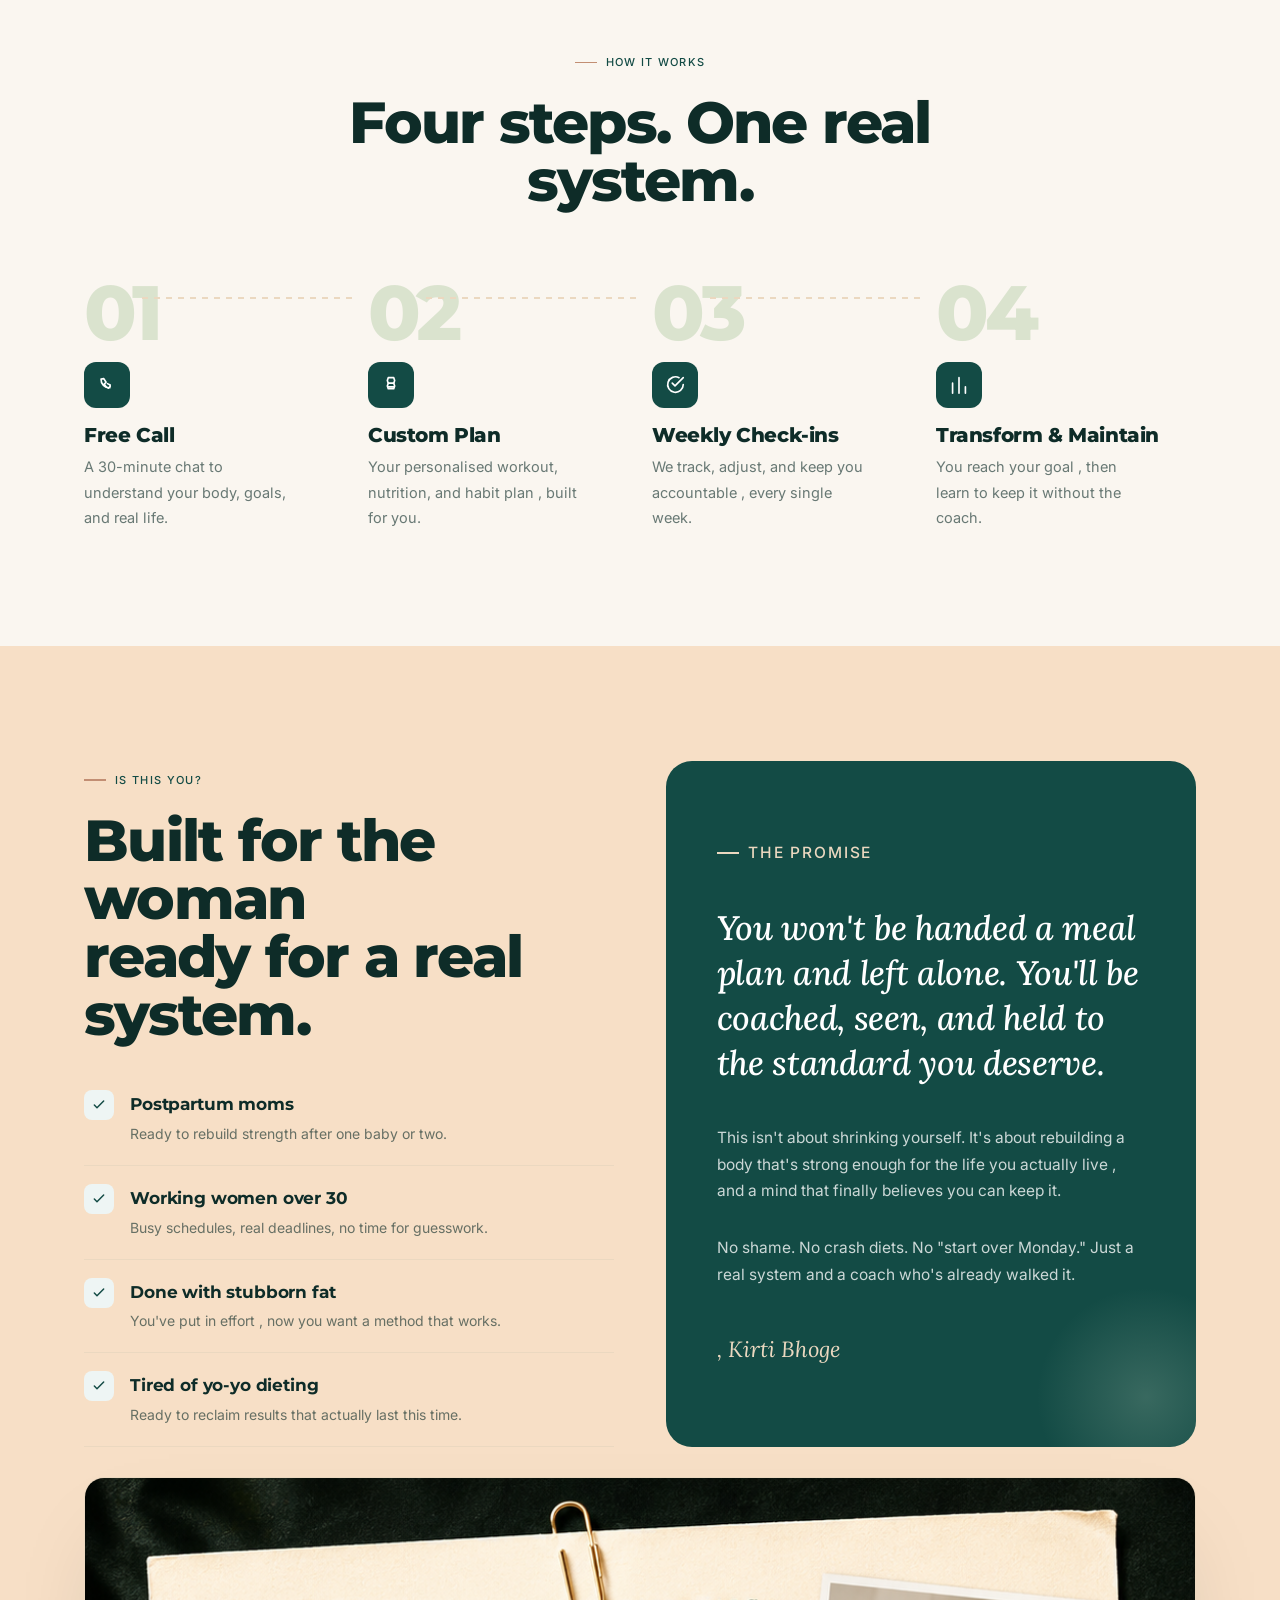
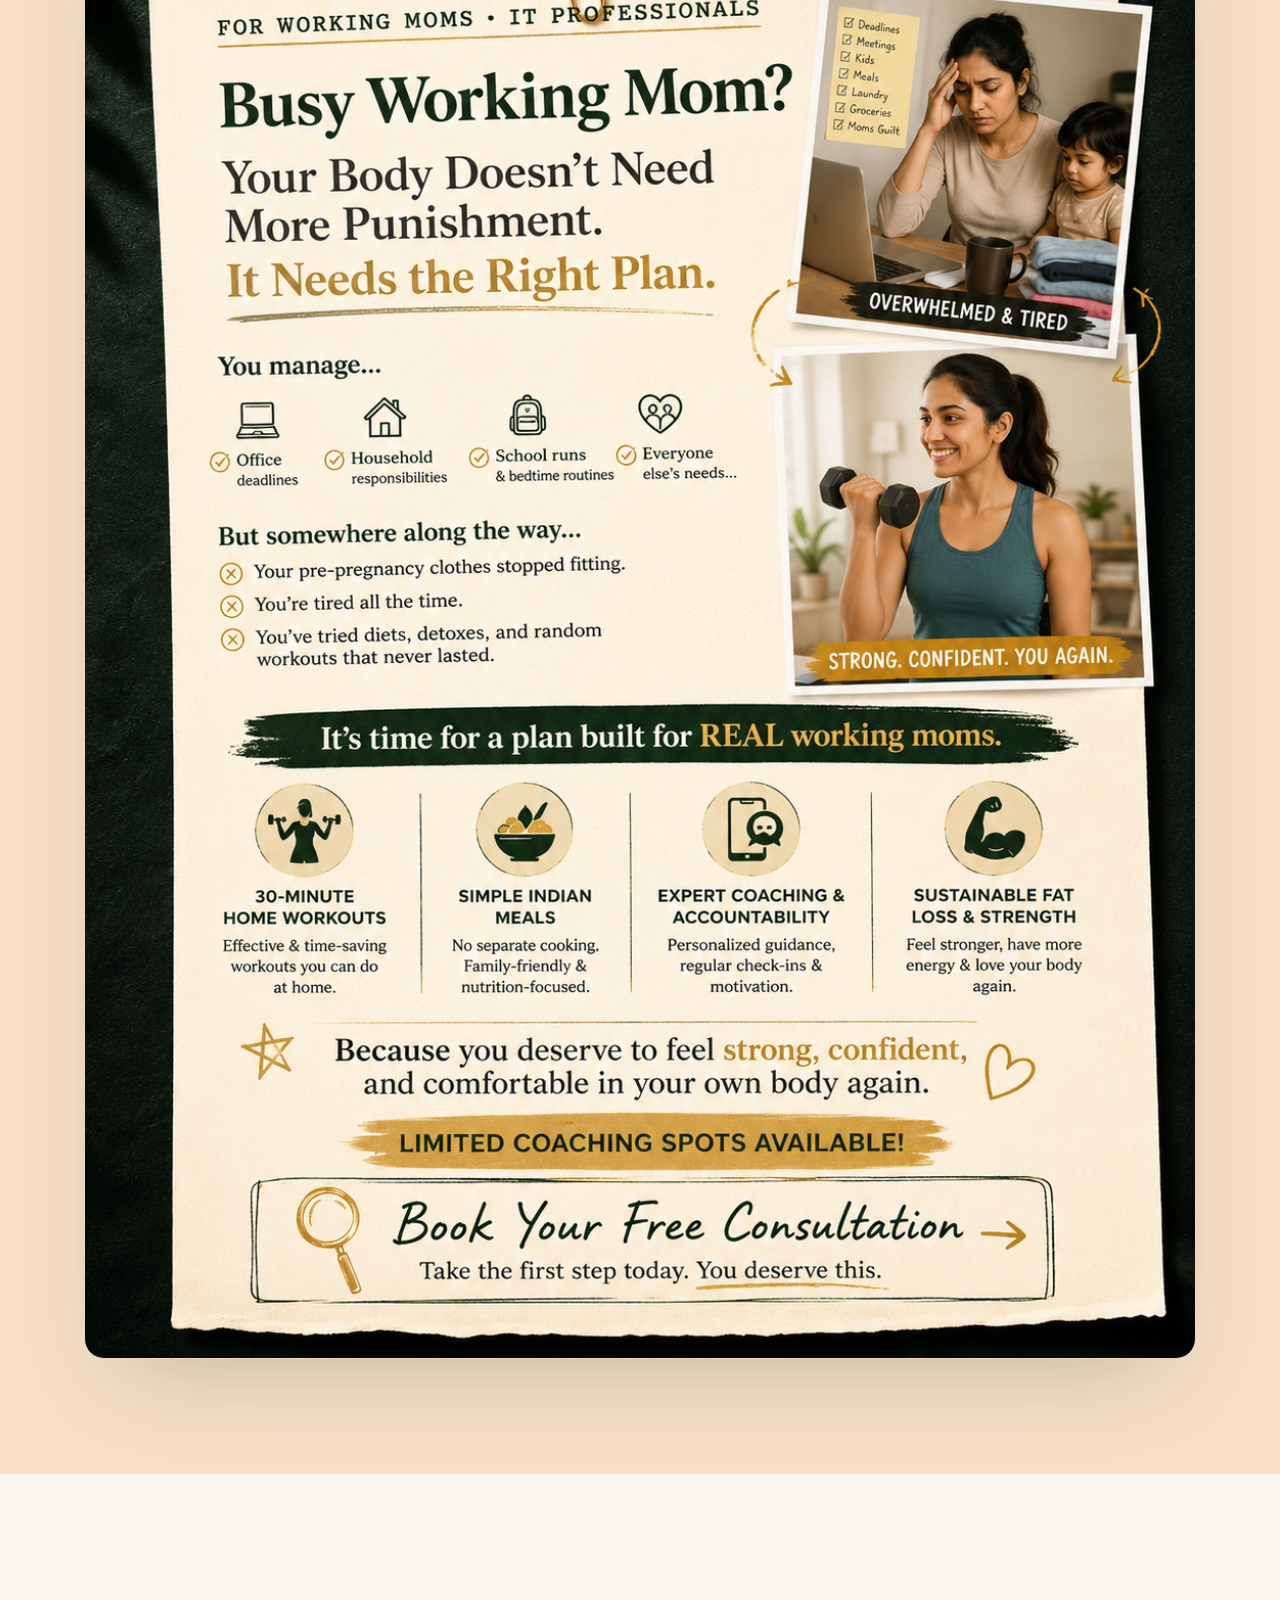
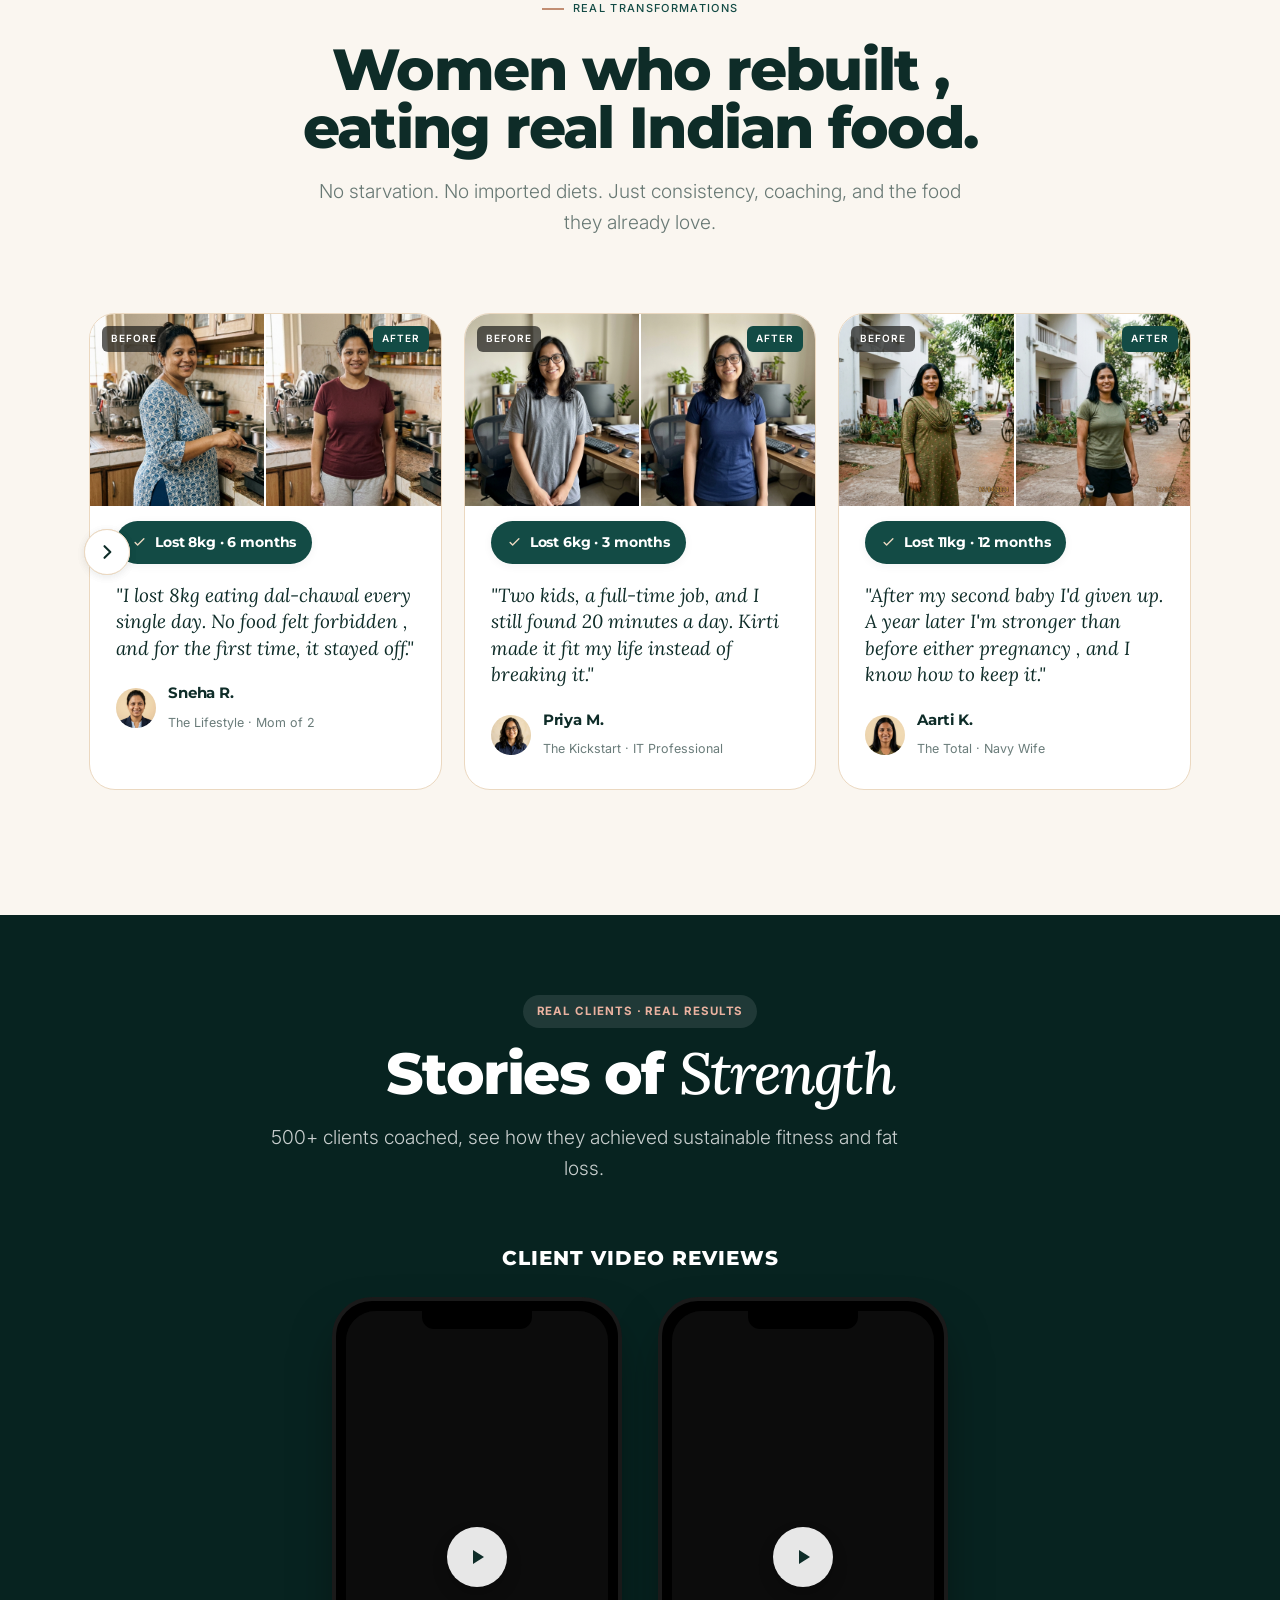
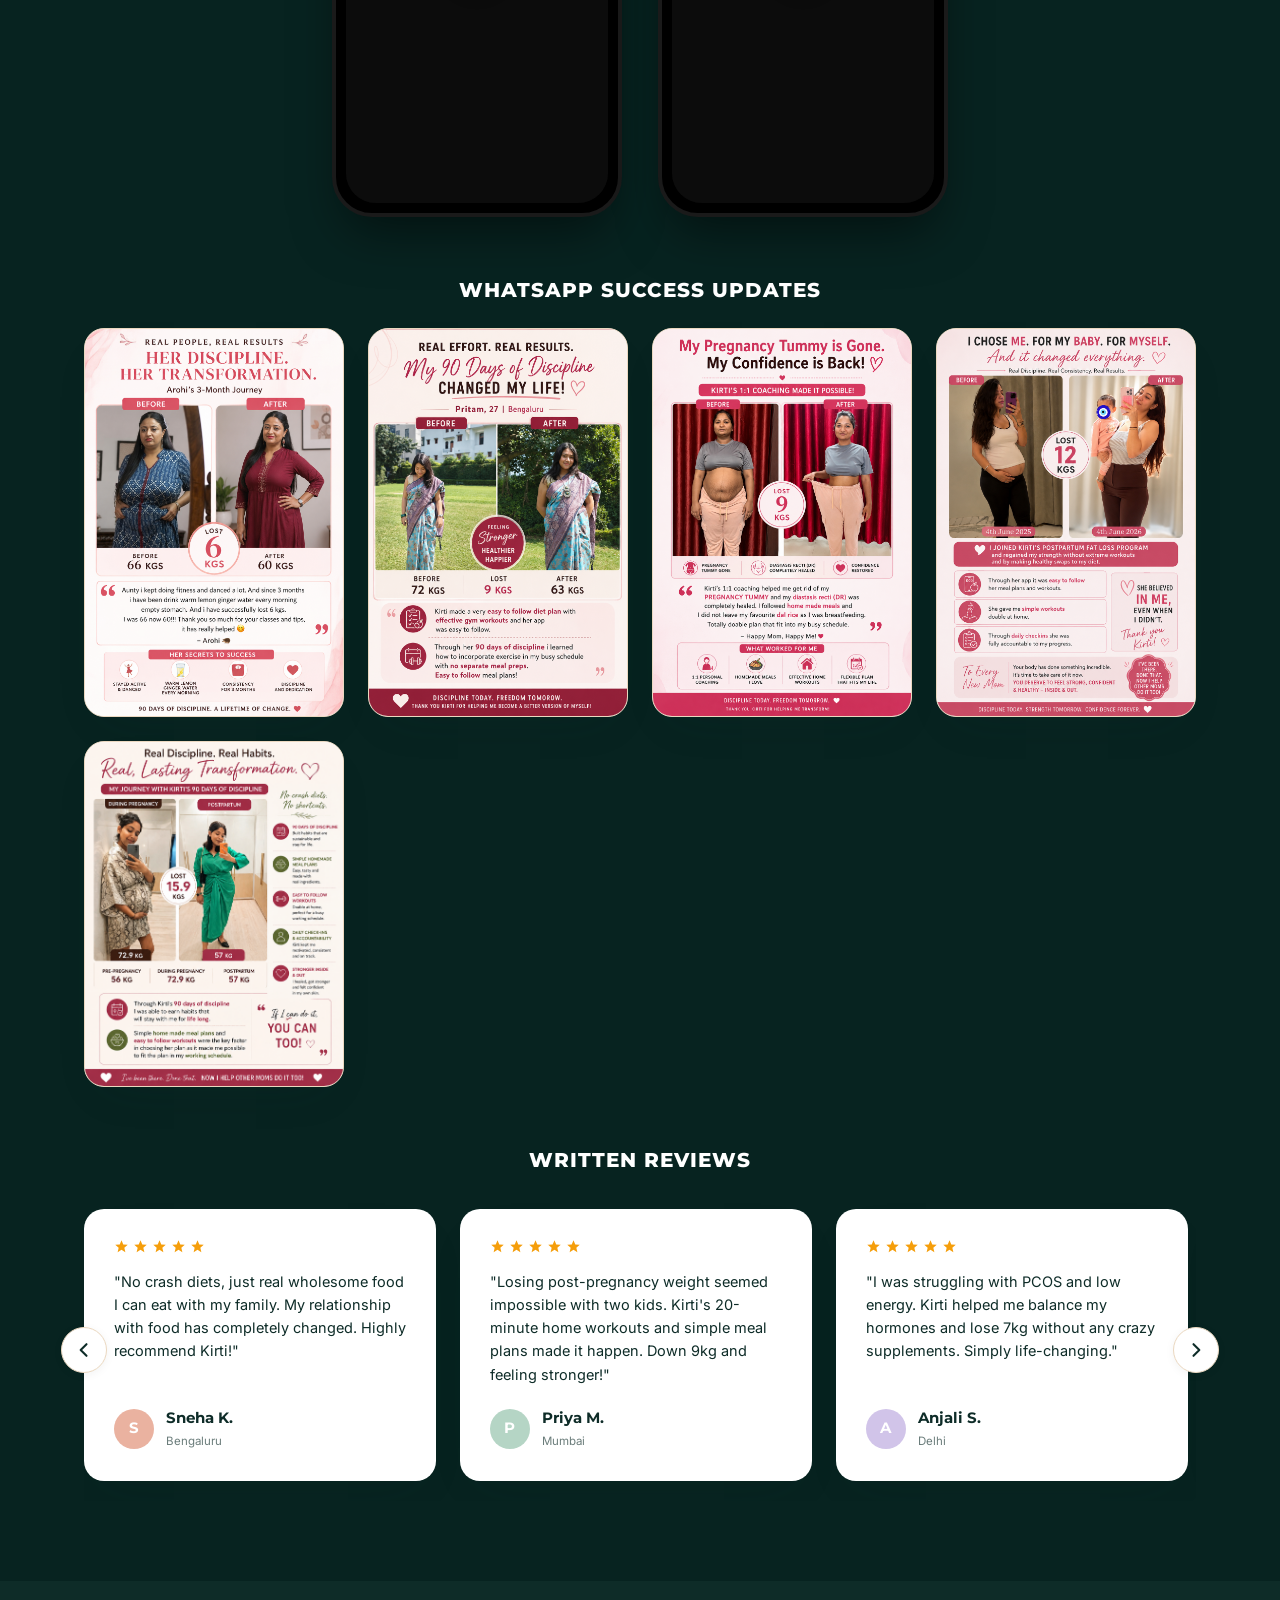
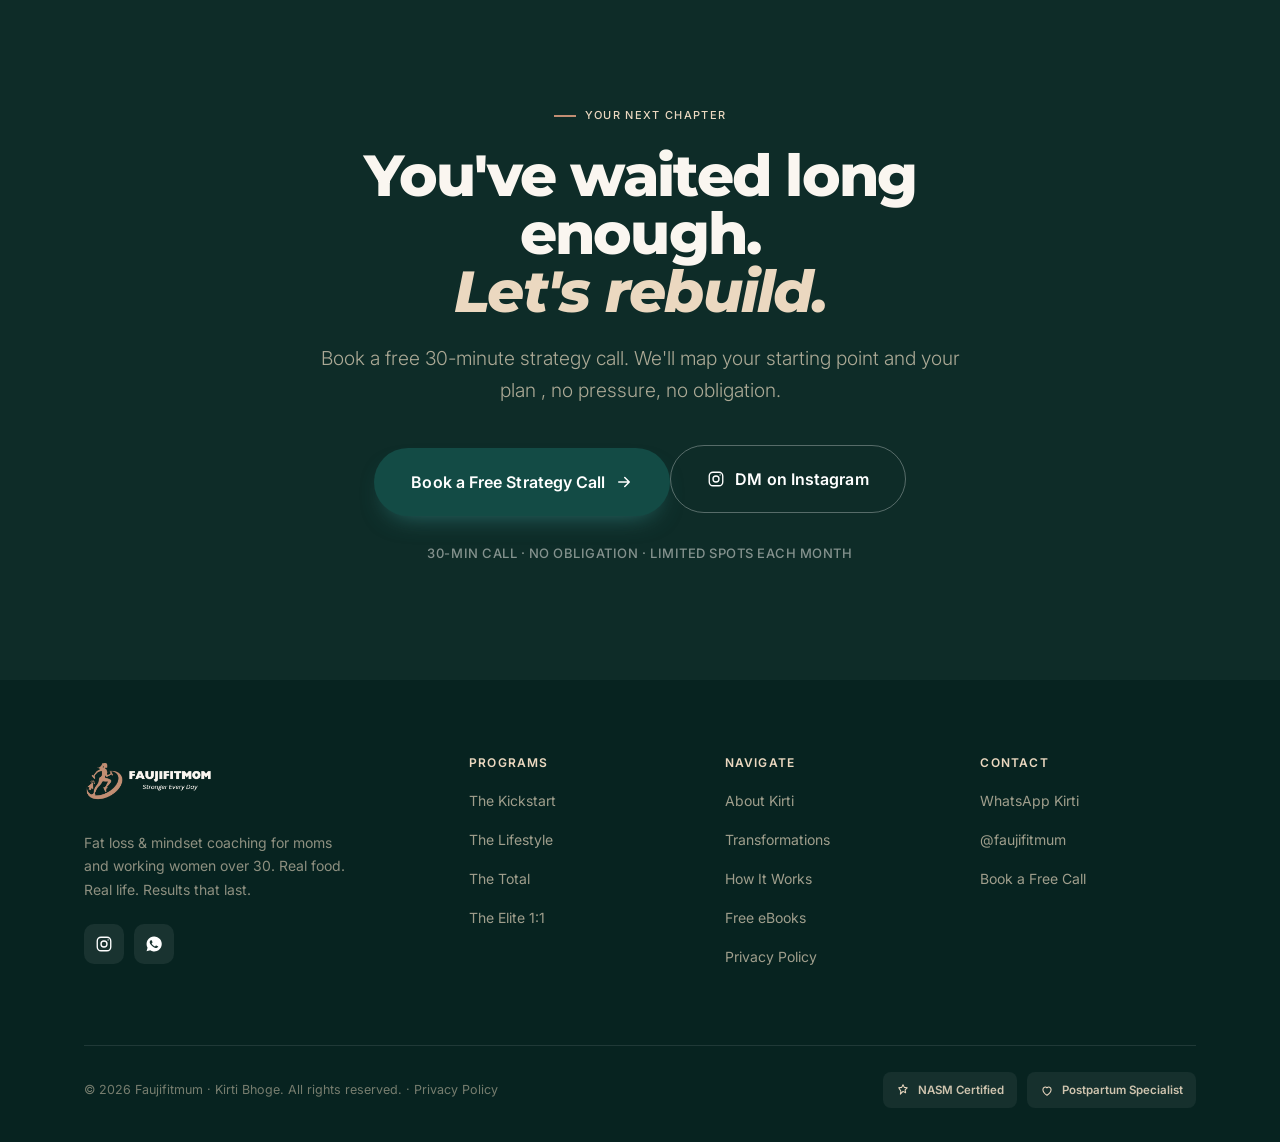
==== commit edf34b9b: "feat: add Privacy Policy page with dynamic date/time update" ====
--- a/index.html
+++ b/index.html
@@ -23,7 +23,7 @@
       fbq('track', 'PageView');
     </script>
     <!-- End Meta Pixel Code -->
-    <script type="module" crossorigin src="./assets/index-DXe3P6O5.js"></script>
+    <script type="module" crossorigin src="./assets/index-DHJf4dT5.js"></script>
     <link rel="stylesheet" crossorigin href="./assets/index-Dgkg4dDX.css">
   </head>
   <body>
